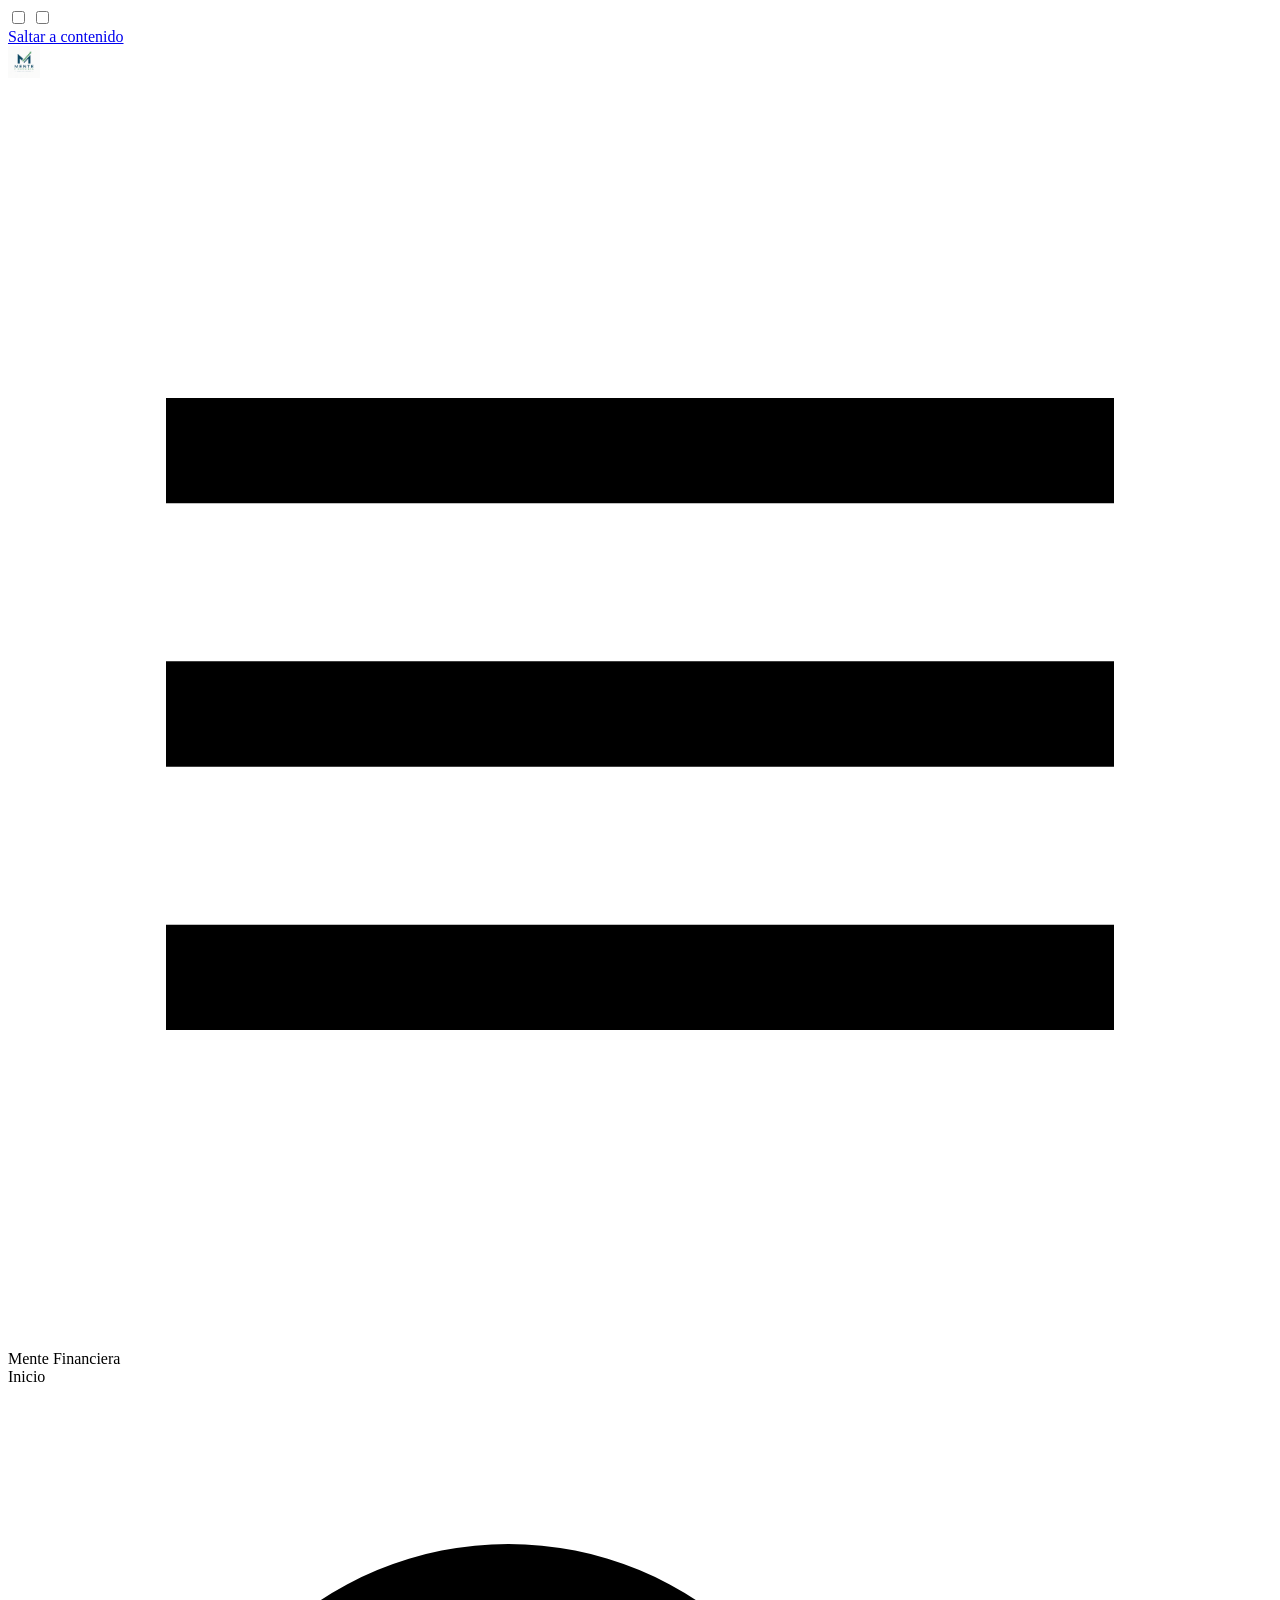
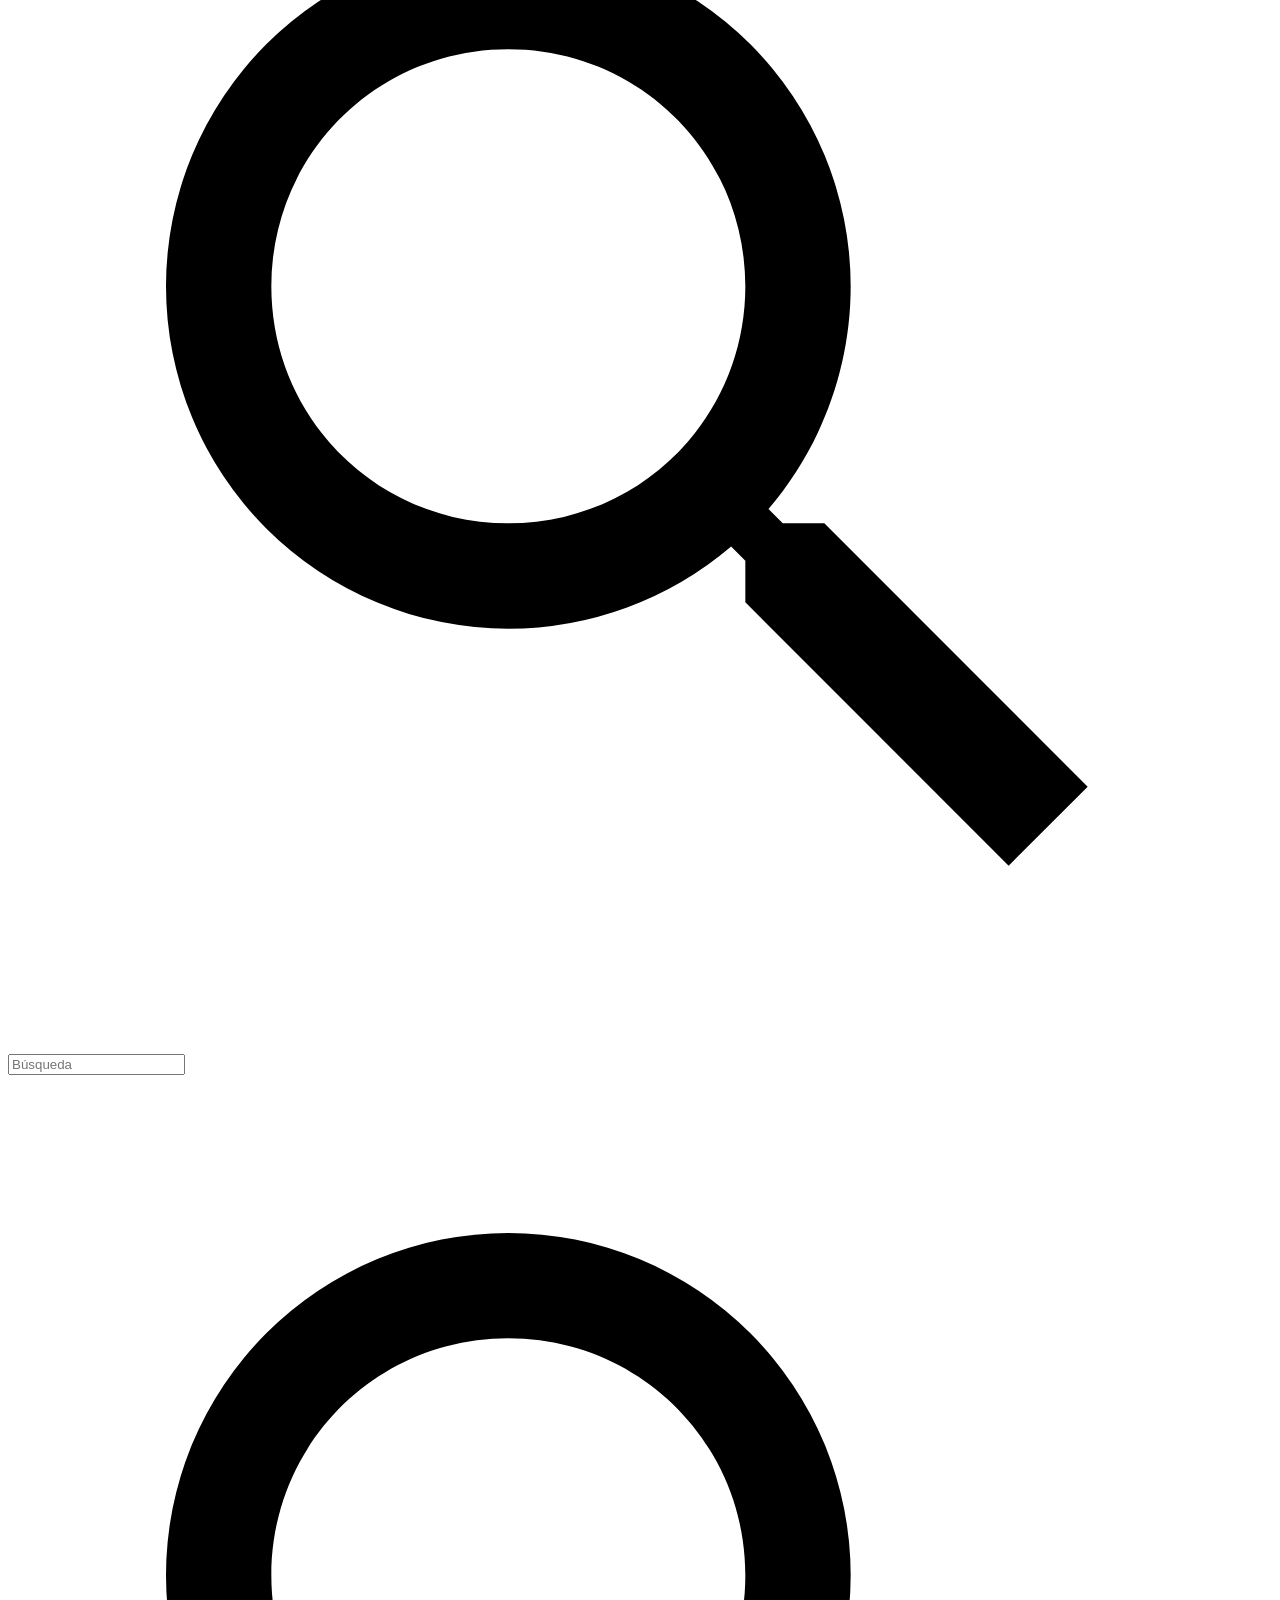
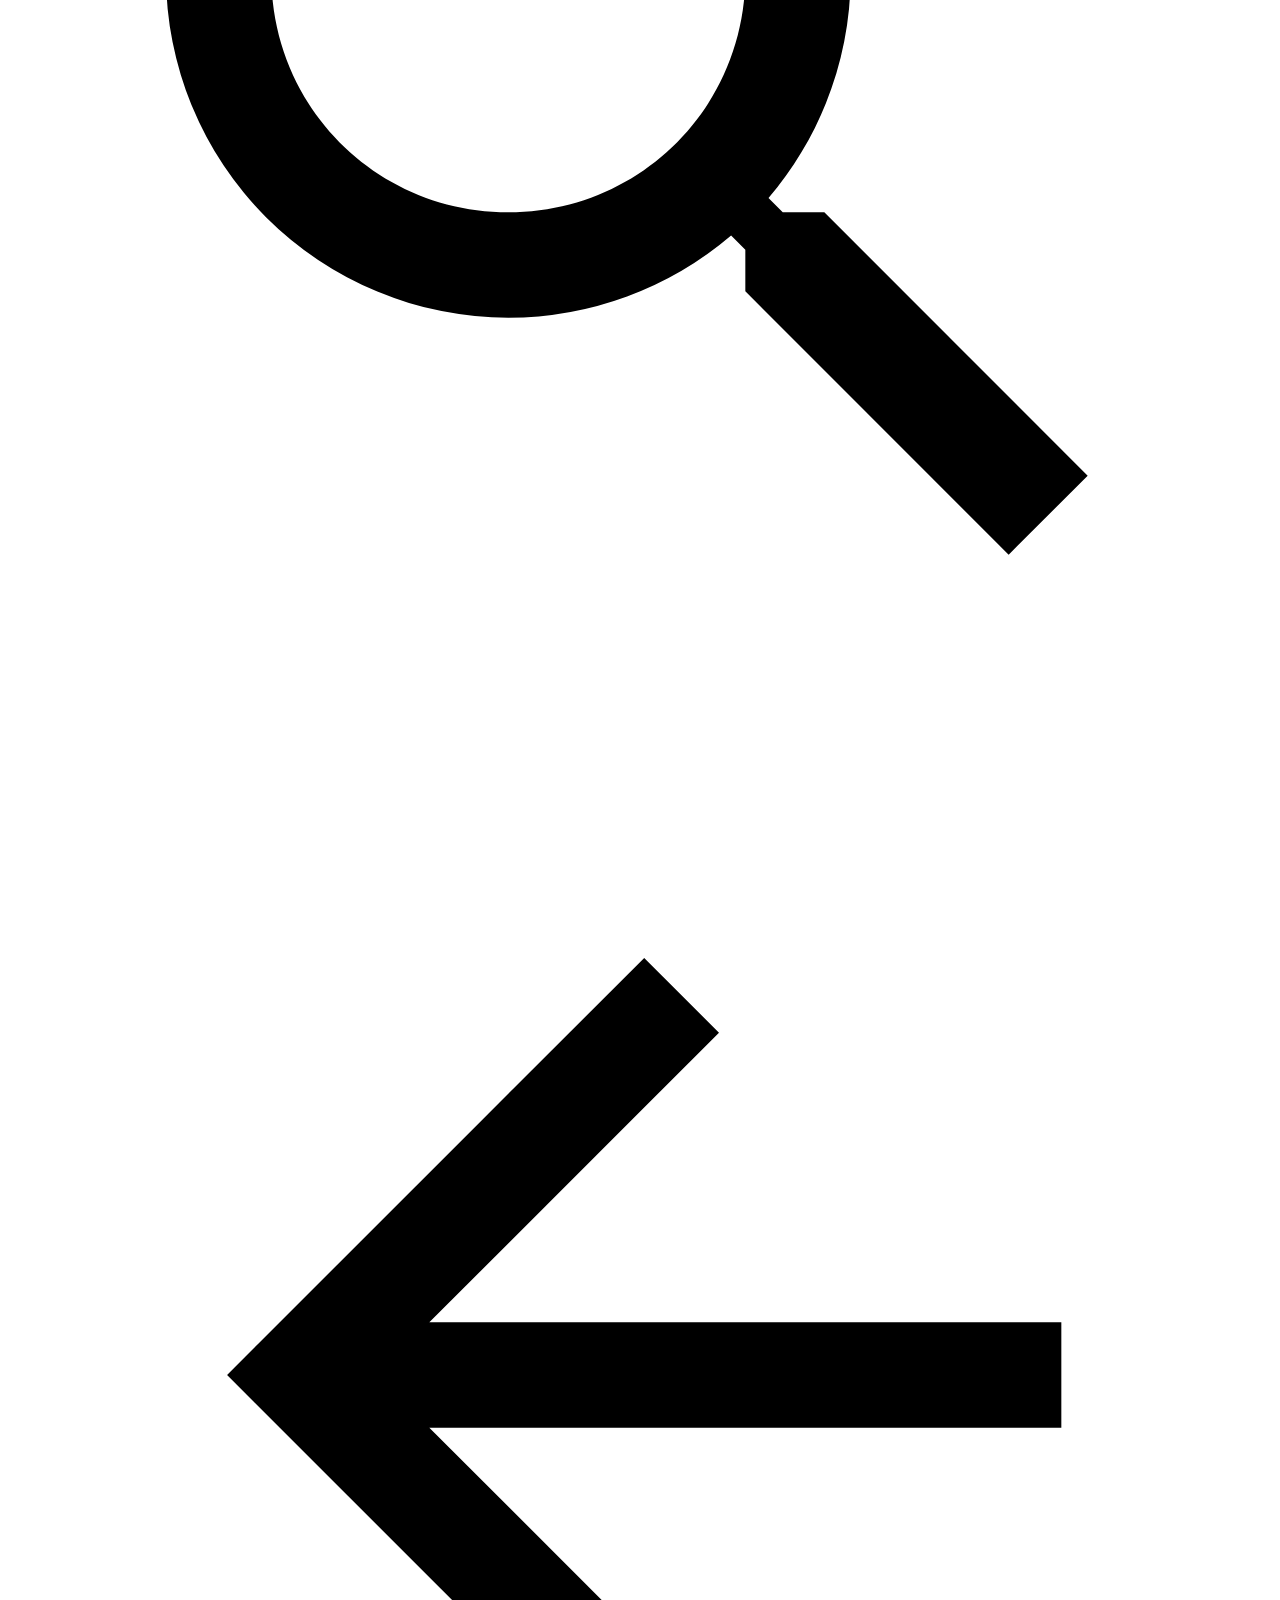
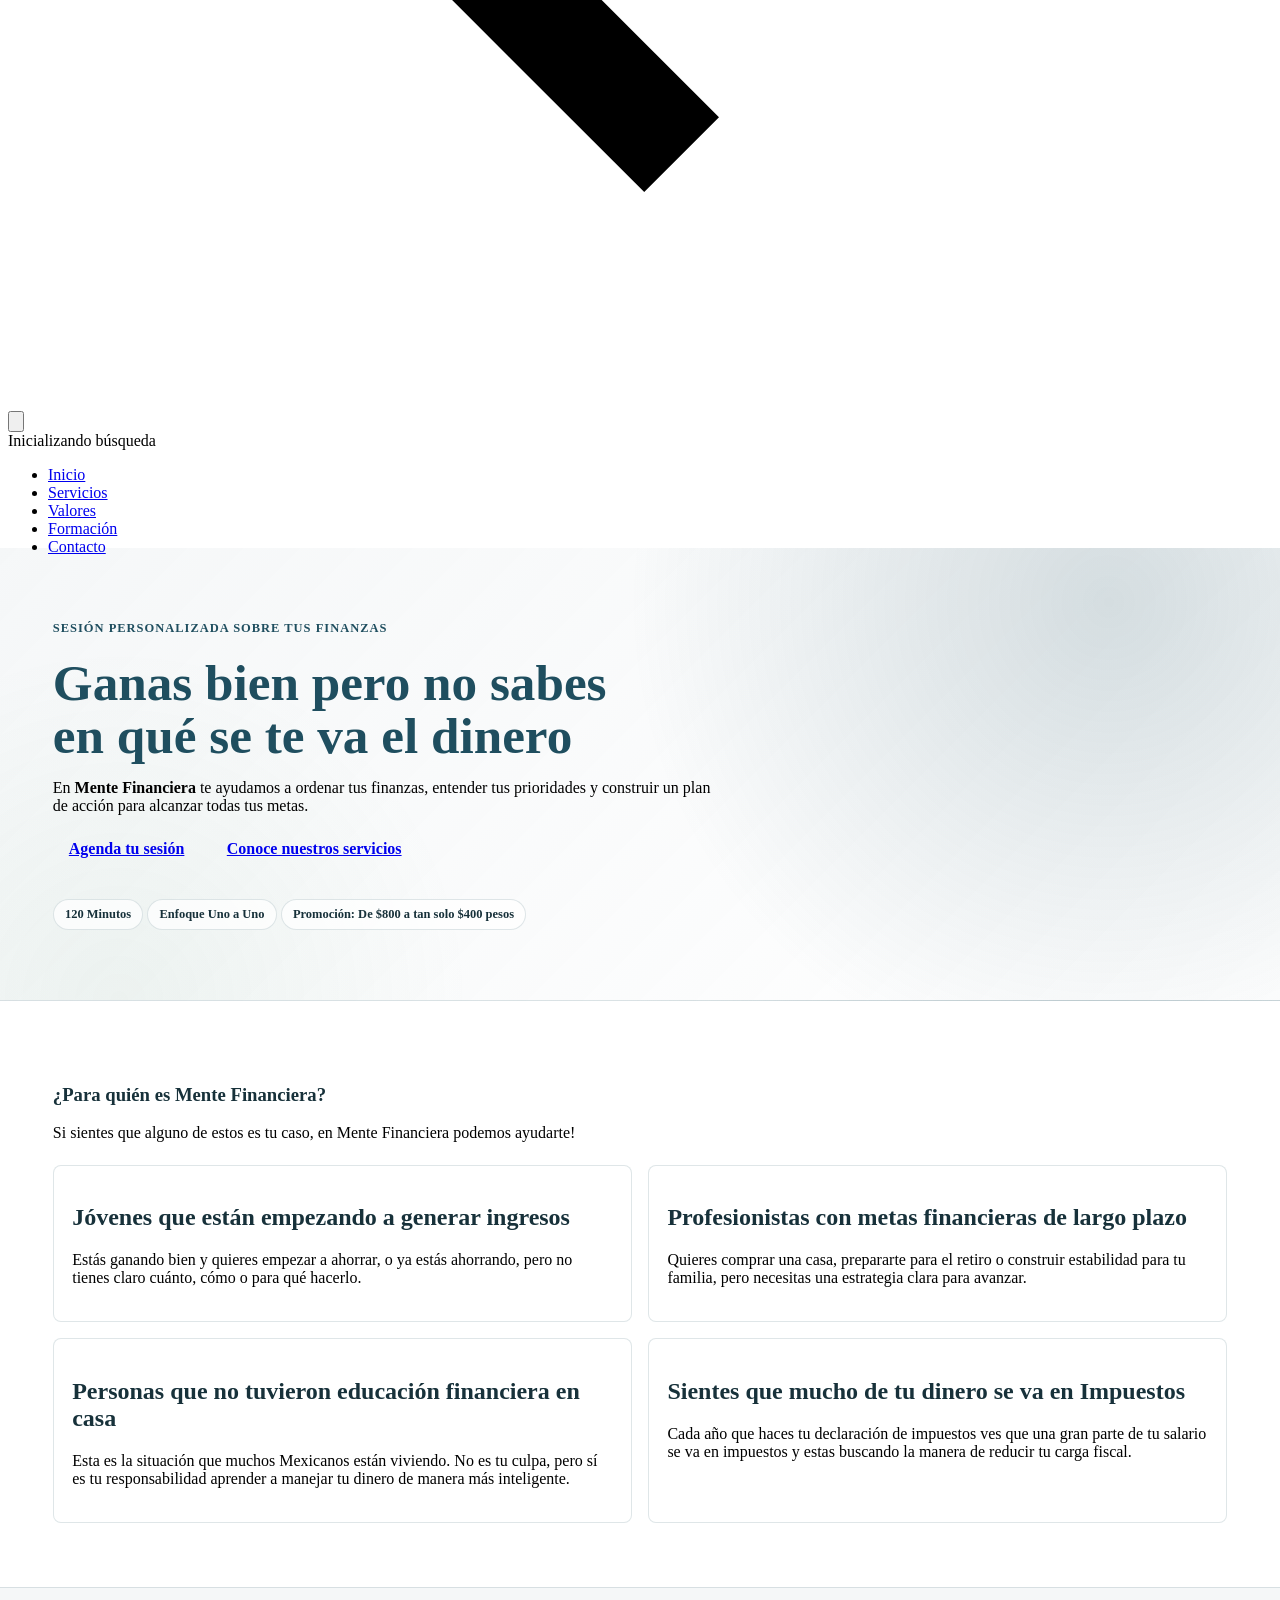
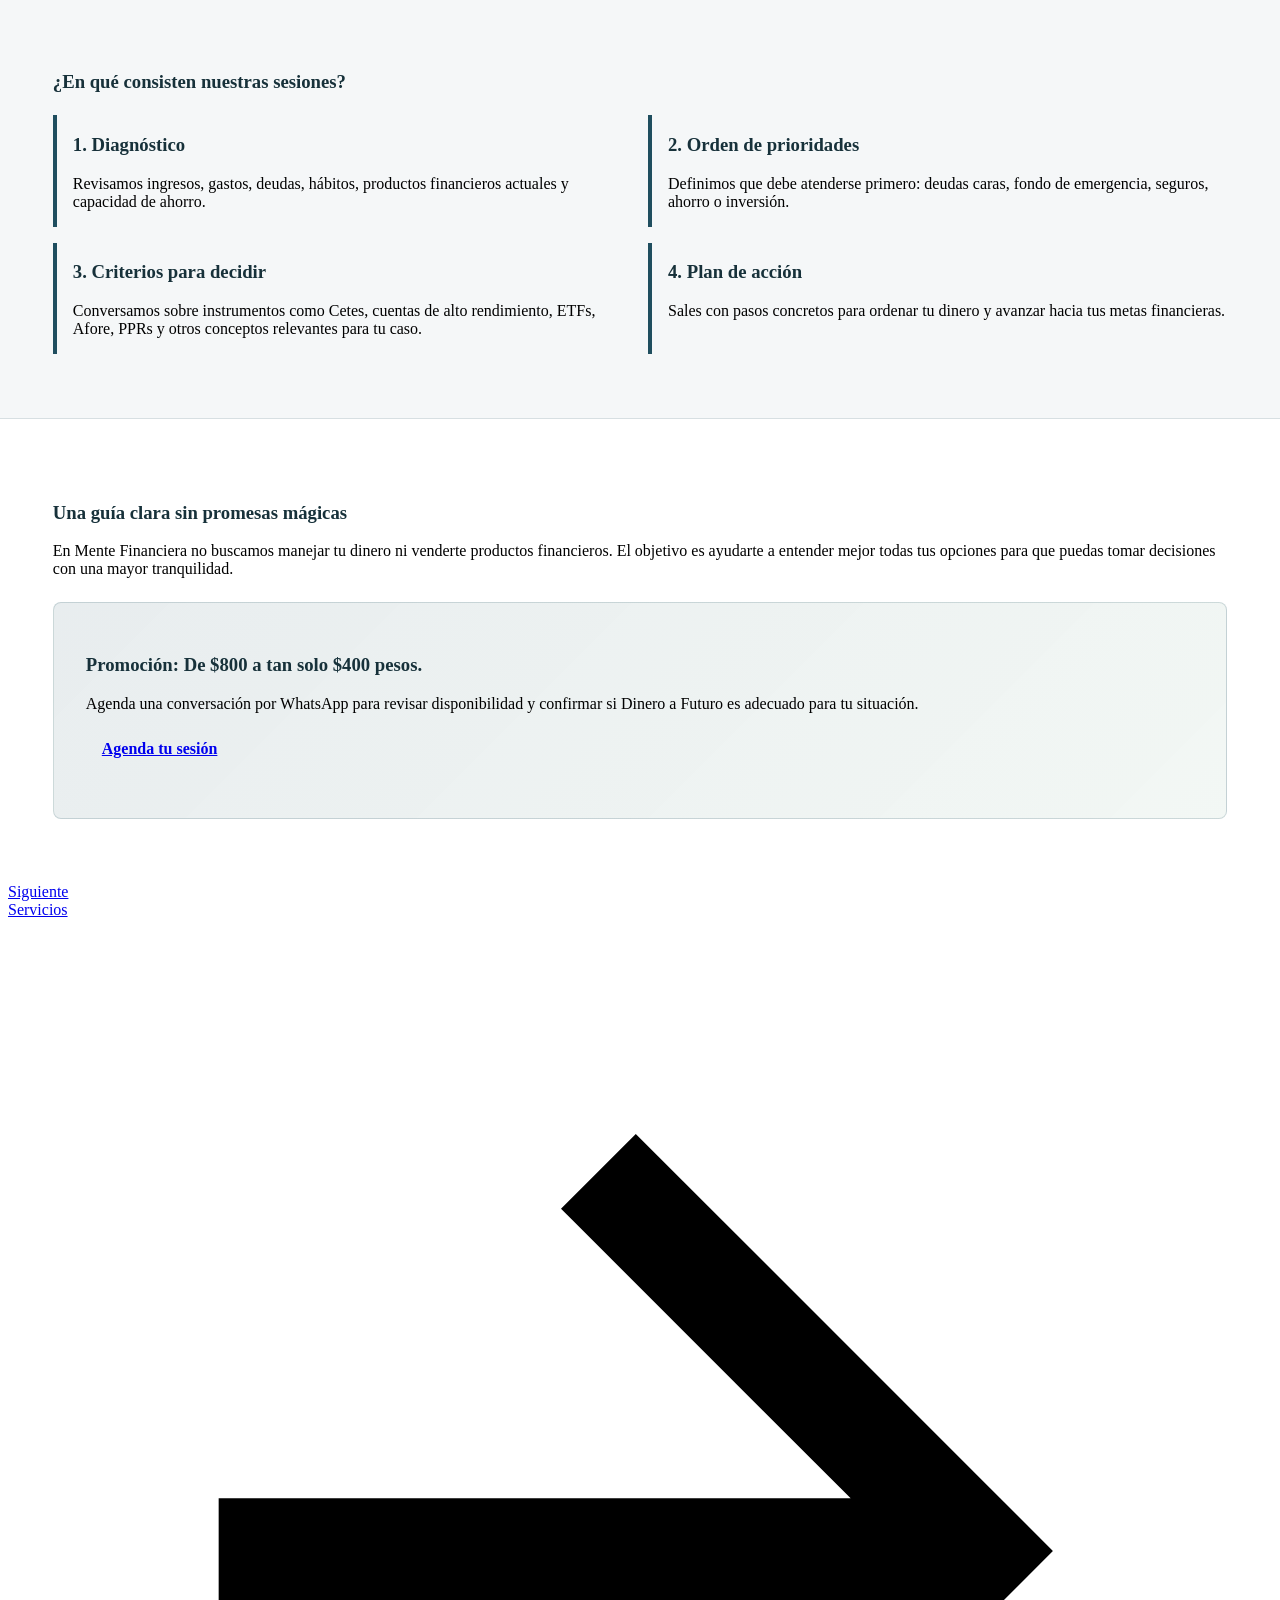
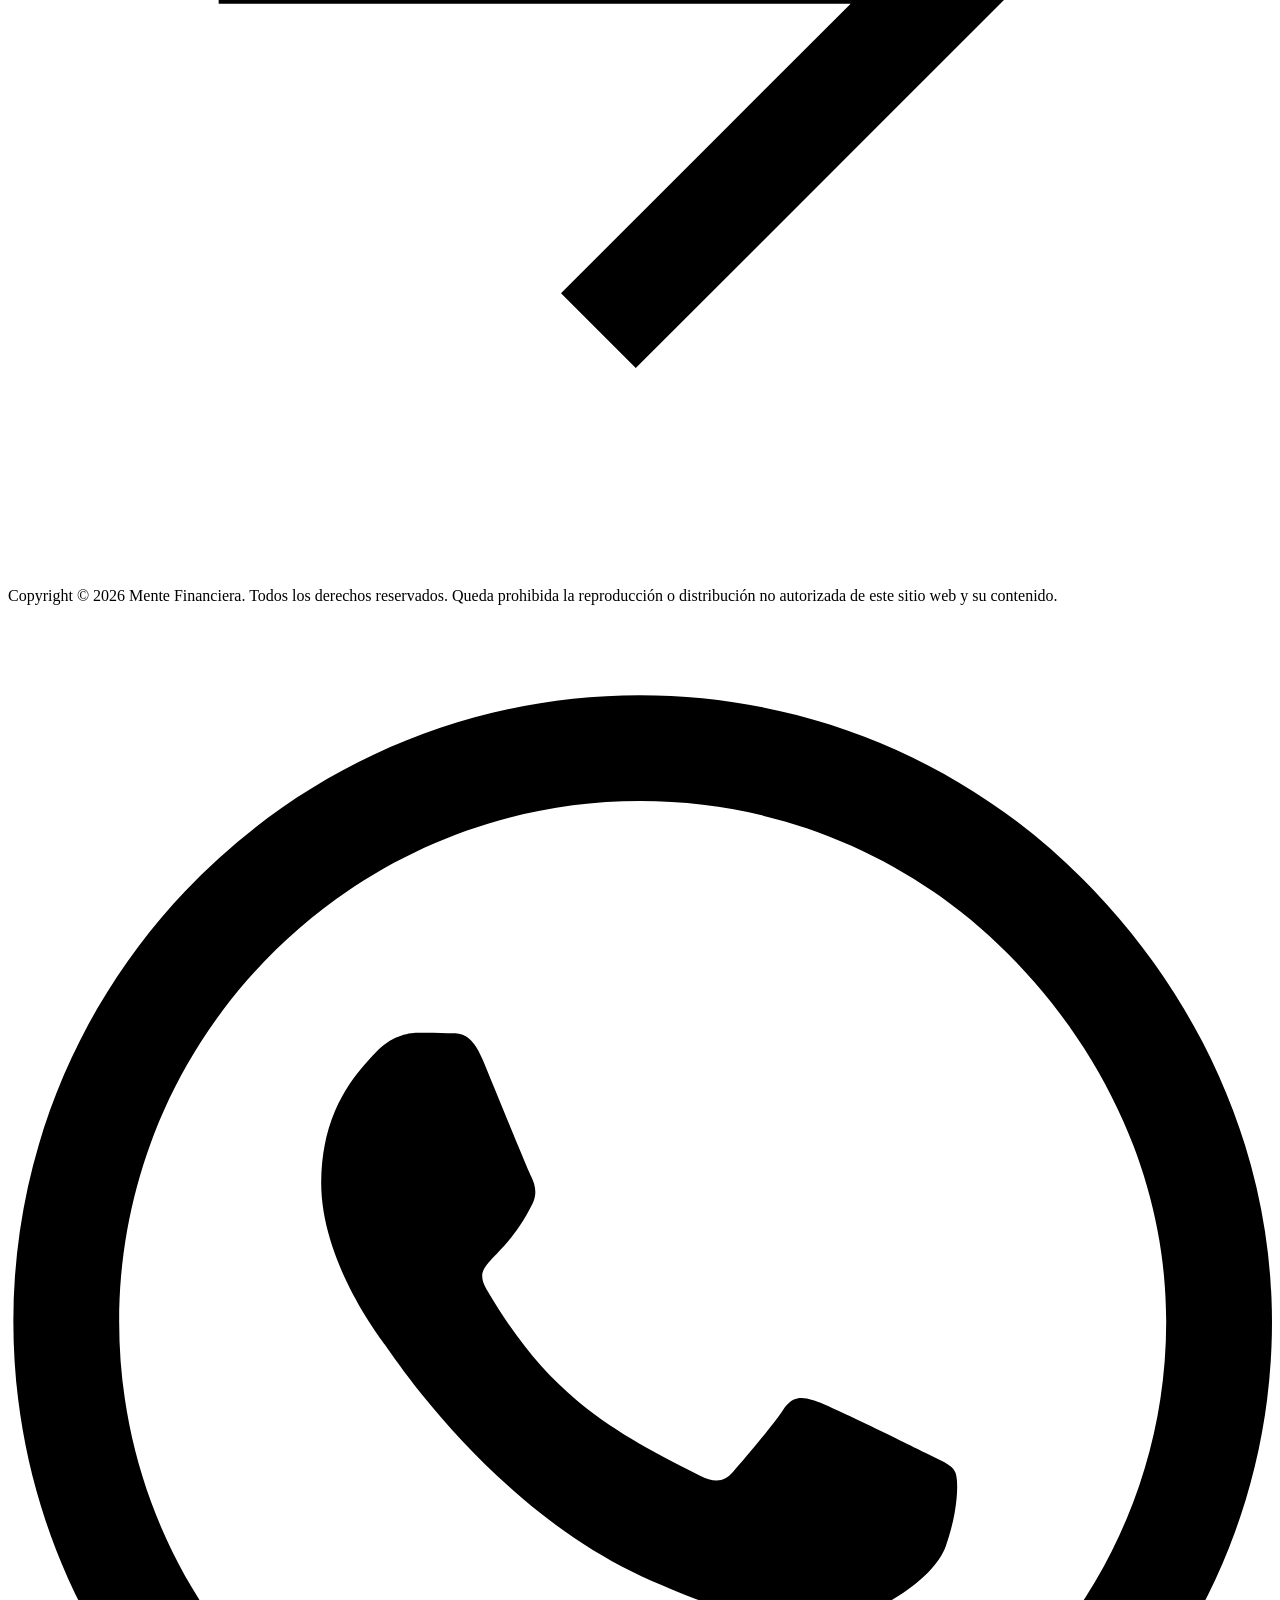
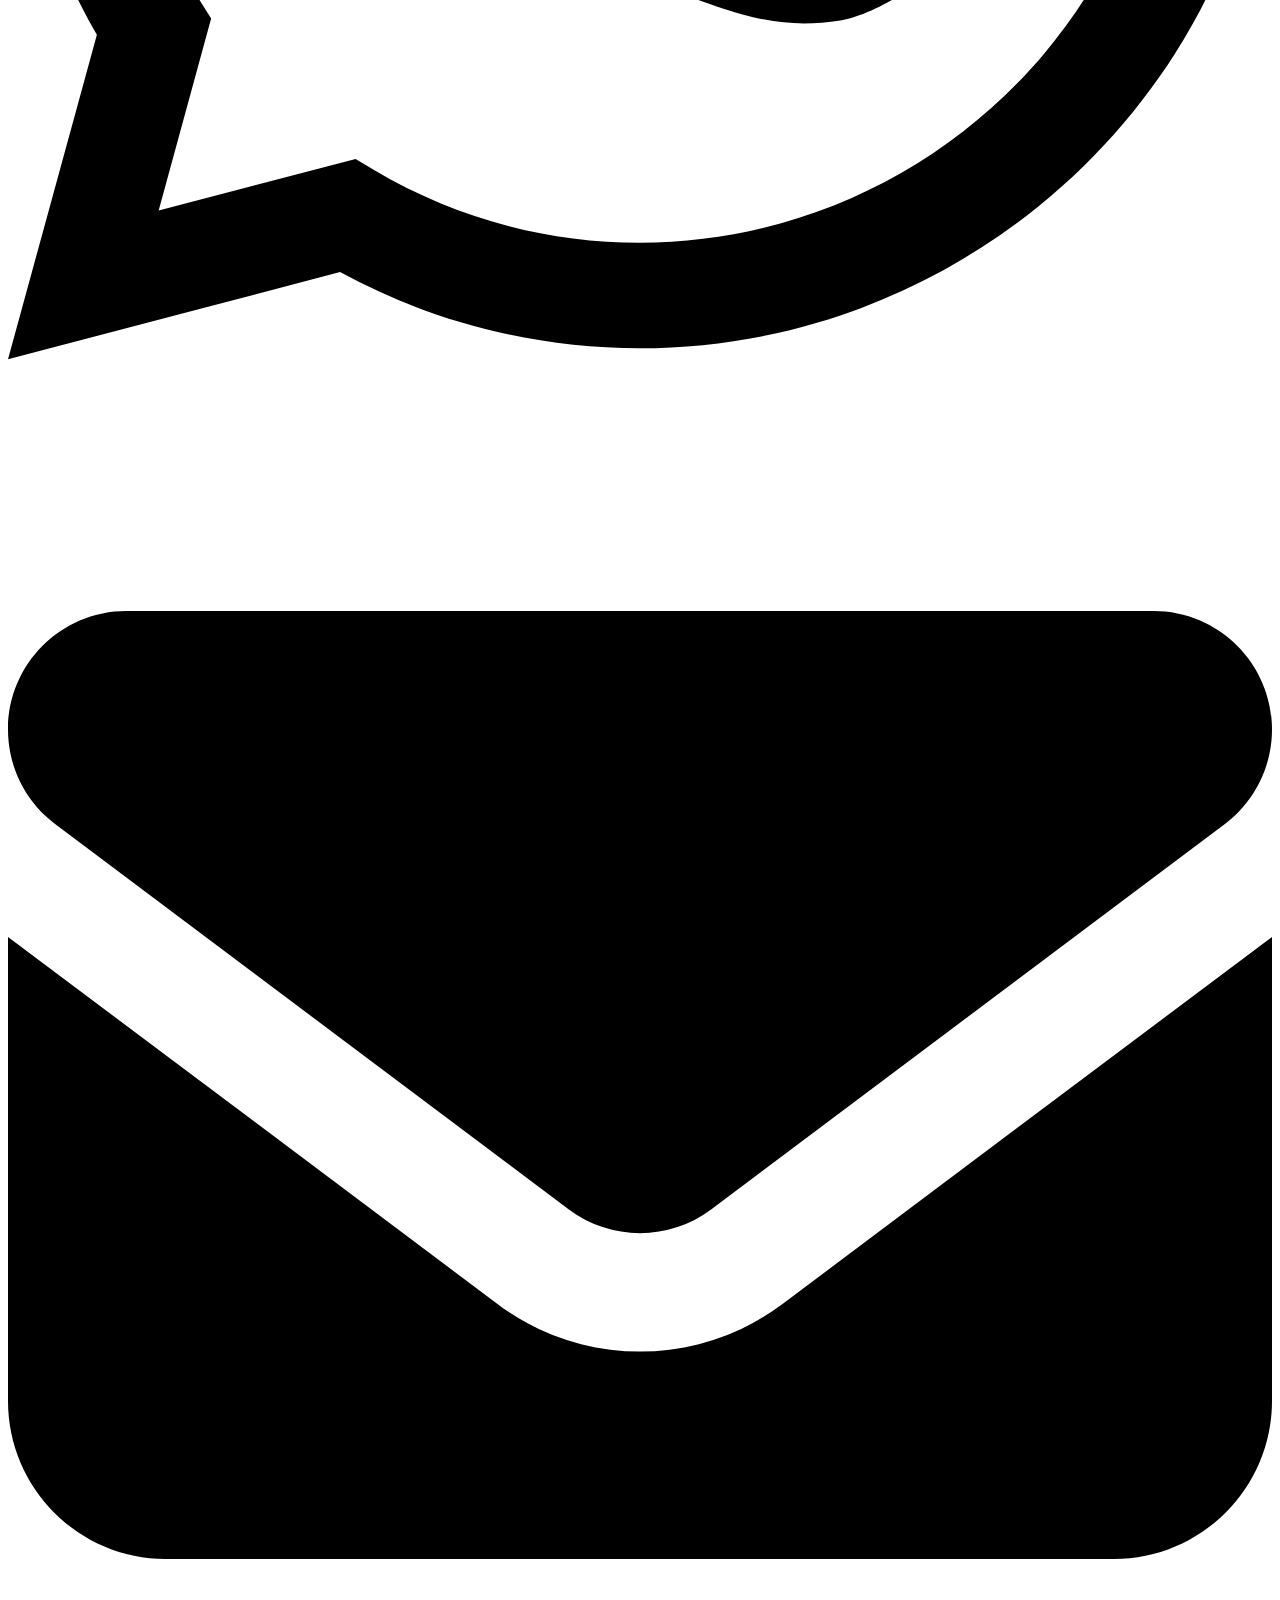
==== index.html @ 10837d42 "Pagina de Prueba actualizada desde 6fa35a9" ====
<!doctype html>
<html lang="es" class="no-js">
  <head>
    
      <meta charset="utf-8">
      <meta name="viewport" content="width=device-width,initial-scale=1">
      
        <meta name="description" content="Sesión personalizada sobre finanzas personales para jóvenes en México que quieren ordenar su dinero, ahorrar e invertir con mayor criterio.">
      
      
        <meta name="author" content="Mente Financiera">
      
      
        <link rel="canonical" href="https://mente-financiera.github.io/">
      
      
      
        <link rel="next" href="servicios/">
      
      
        
      
      
      <link rel="icon" href="assets/Dolar.ico">
      <meta name="generator" content="mkdocs-1.6.1, mkdocs-material-9.7.6">
    
    
      
        <title>Mente Financiera</title>
      
    
    
      <link rel="stylesheet" href="assets/stylesheets/main.484c7ddc.min.css">
      
        
        <link rel="stylesheet" href="assets/stylesheets/palette.ab4e12ef.min.css">
      
      


    
    
      
    
    
      
        
        
        <link rel="preconnect" href="https://fonts.gstatic.com" crossorigin>
        <link rel="stylesheet" href="https://fonts.googleapis.com/css?family=Montserrat:300,300i,400,400i,700,700i%7CRed+Hat+Mono:400,400i,700,700i&display=fallback">
        <style>:root{--md-text-font:"Montserrat";--md-code-font:"Red Hat Mono"}</style>
      
    
    
      <link rel="stylesheet" href="extra.css?v=20260714">
    
    <script>__md_scope=new URL(".",location),__md_hash=e=>[...e].reduce(((e,_)=>(e<<5)-e+_.charCodeAt(0)),0),__md_get=(e,_=localStorage,t=__md_scope)=>JSON.parse(_.getItem(t.pathname+"."+e)),__md_set=(e,_,t=localStorage,a=__md_scope)=>{try{t.setItem(a.pathname+"."+e,JSON.stringify(_))}catch(e){}}</script>
    
      

    
    
  </head>
  
  
    
    
    
    
    
    <body dir="ltr" data-md-color-scheme="default" data-md-color-primary="custom" data-md-color-accent="custom">
  
    
    <input class="md-toggle" data-md-toggle="drawer" type="checkbox" id="__drawer" autocomplete="off">
    <input class="md-toggle" data-md-toggle="search" type="checkbox" id="__search" autocomplete="off">
    <label class="md-overlay" for="__drawer"></label>
    <div data-md-component="skip">
      
        
        <a href="#ganas-bien-pero-no-sabes-en-que-se-te-va-el-dinero" class="md-skip">
          Saltar a contenido
        </a>
      
    </div>
    <div data-md-component="announce">
      
    </div>
    
    
      

<header class="md-header" data-md-component="header">
  <nav class="md-header__inner md-grid" aria-label="Cabecera">
    <a href="." title="Mente Financiera" class="md-header__button md-logo" aria-label="Mente Financiera" data-md-component="logo">
      
  <img src="assets/Logo.png" alt="logo">

    </a>
    <label class="md-header__button md-icon" for="__drawer">
      
      <svg xmlns="http://www.w3.org/2000/svg" viewBox="0 0 24 24"><path d="M3 6h18v2H3zm0 5h18v2H3zm0 5h18v2H3z"/></svg>
    </label>
    <div class="md-header__title" data-md-component="header-title">
      <div class="md-header__ellipsis">
        <div class="md-header__topic">
          <span class="md-ellipsis">
            Mente Financiera
          </span>
        </div>
        <div class="md-header__topic" data-md-component="header-topic">
          <span class="md-ellipsis">
            
              Inicio
            
          </span>
        </div>
      </div>
    </div>
    
      
    
    
    
    
      
      
        <label class="md-header__button md-icon" for="__search">
          
          <svg xmlns="http://www.w3.org/2000/svg" viewBox="0 0 24 24"><path d="M9.5 3A6.5 6.5 0 0 1 16 9.5c0 1.61-.59 3.09-1.56 4.23l.27.27h.79l5 5-1.5 1.5-5-5v-.79l-.27-.27A6.52 6.52 0 0 1 9.5 16 6.5 6.5 0 0 1 3 9.5 6.5 6.5 0 0 1 9.5 3m0 2C7 5 5 7 5 9.5S7 14 9.5 14 14 12 14 9.5 12 5 9.5 5"/></svg>
        </label>
        <div class="md-search" data-md-component="search" role="dialog">
  <label class="md-search__overlay" for="__search"></label>
  <div class="md-search__inner" role="search">
    <form class="md-search__form" name="search">
      <input type="text" class="md-search__input" name="query" aria-label="Búsqueda" placeholder="Búsqueda" autocapitalize="off" autocorrect="off" autocomplete="off" spellcheck="false" data-md-component="search-query" required>
      <label class="md-search__icon md-icon" for="__search">
        
        <svg xmlns="http://www.w3.org/2000/svg" viewBox="0 0 24 24"><path d="M9.5 3A6.5 6.5 0 0 1 16 9.5c0 1.61-.59 3.09-1.56 4.23l.27.27h.79l5 5-1.5 1.5-5-5v-.79l-.27-.27A6.52 6.52 0 0 1 9.5 16 6.5 6.5 0 0 1 3 9.5 6.5 6.5 0 0 1 9.5 3m0 2C7 5 5 7 5 9.5S7 14 9.5 14 14 12 14 9.5 12 5 9.5 5"/></svg>
        
        <svg xmlns="http://www.w3.org/2000/svg" viewBox="0 0 24 24"><path d="M20 11v2H8l5.5 5.5-1.42 1.42L4.16 12l7.92-7.92L13.5 5.5 8 11z"/></svg>
      </label>
      <nav class="md-search__options" aria-label="Buscar">
        
        <button type="reset" class="md-search__icon md-icon" title="Limpiar" aria-label="Limpiar" tabindex="-1">
          
          <svg xmlns="http://www.w3.org/2000/svg" viewBox="0 0 24 24"><path d="M19 6.41 17.59 5 12 10.59 6.41 5 5 6.41 10.59 12 5 17.59 6.41 19 12 13.41 17.59 19 19 17.59 13.41 12z"/></svg>
        </button>
      </nav>
      
        <div class="md-search__suggest" data-md-component="search-suggest"></div>
      
    </form>
    <div class="md-search__output">
      <div class="md-search__scrollwrap" tabindex="0" data-md-scrollfix>
        <div class="md-search-result" data-md-component="search-result">
          <div class="md-search-result__meta">
            Inicializando búsqueda
          </div>
          <ol class="md-search-result__list" role="presentation"></ol>
        </div>
      </div>
    </div>
  </div>
</div>
      
    
    
  </nav>
  
</header>
    
    <div class="md-container" data-md-component="container">
      
      
        
          
            
<nav class="md-tabs" aria-label="Pestañas" data-md-component="tabs">
  <div class="md-grid">
    <ul class="md-tabs__list">
      
        
  
  
  
    
  
  
    <li class="md-tabs__item md-tabs__item--active">
      <a href="." class="md-tabs__link">
        
  
  
    
  
  Inicio

      </a>
    </li>
  

      
        
  
  
  
  
    <li class="md-tabs__item">
      <a href="servicios/" class="md-tabs__link">
        
  
  
    
  
  Servicios

      </a>
    </li>
  

      
        
  
  
  
  
    <li class="md-tabs__item">
      <a href="valores/" class="md-tabs__link">
        
  
  
    
  
  Valores

      </a>
    </li>
  

      
        
  
  
  
  
    <li class="md-tabs__item">
      <a href="formacion/" class="md-tabs__link">
        
  
  
    
  
  Formación

      </a>
    </li>
  

      
        
  
  
  
  
    <li class="md-tabs__item">
      <a href="contacto/" class="md-tabs__link">
        
  
  
    
  
  Contacto

      </a>
    </li>
  

      
    </ul>
  </div>
</nav>
          
        
      
      <main class="md-main" data-md-component="main">
        <div class="md-main__inner md-grid">
          
            
              
                
              
              <div class="md-sidebar md-sidebar--primary" data-md-component="sidebar" data-md-type="navigation" hidden>
                <div class="md-sidebar__scrollwrap">
                  <div class="md-sidebar__inner">
                    


  


<nav class="md-nav md-nav--primary md-nav--lifted" aria-label="Navegación" data-md-level="0">
  <label class="md-nav__title" for="__drawer">
    <a href="." title="Mente Financiera" class="md-nav__button md-logo" aria-label="Mente Financiera" data-md-component="logo">
      
  <img src="assets/Logo.png" alt="logo">

    </a>
    Mente Financiera
  </label>
  
  <ul class="md-nav__list" data-md-scrollfix>
    
      
      
  
  
    
  
  
  
    <li class="md-nav__item md-nav__item--active">
      
      <input class="md-nav__toggle md-toggle" type="checkbox" id="__toc">
      
      
        
      
      
      <a href="." class="md-nav__link md-nav__link--active">
        
  
  
  <span class="md-ellipsis">
    
  
    Inicio
  

    
  </span>
  
  

      </a>
      
    </li>
  

    
      
      
  
  
  
  
    <li class="md-nav__item">
      <a href="servicios/" class="md-nav__link">
        
  
  
  <span class="md-ellipsis">
    
  
    Servicios
  

    
  </span>
  
  

      </a>
    </li>
  

    
      
      
  
  
  
  
    <li class="md-nav__item">
      <a href="valores/" class="md-nav__link">
        
  
  
  <span class="md-ellipsis">
    
  
    Valores
  

    
  </span>
  
  

      </a>
    </li>
  

    
      
      
  
  
  
  
    <li class="md-nav__item">
      <a href="formacion/" class="md-nav__link">
        
  
  
  <span class="md-ellipsis">
    
  
    Formación
  

    
  </span>
  
  

      </a>
    </li>
  

    
      
      
  
  
  
  
    <li class="md-nav__item">
      <a href="contacto/" class="md-nav__link">
        
  
  
  <span class="md-ellipsis">
    
  
    Contacto
  

    
  </span>
  
  

      </a>
    </li>
  

    
  </ul>
</nav>
                  </div>
                </div>
              </div>
            
            
              
                
              
              <div class="md-sidebar md-sidebar--secondary" data-md-component="sidebar" data-md-type="toc" hidden>
                <div class="md-sidebar__scrollwrap">
                  <div class="md-sidebar__inner">
                    

<nav class="md-nav md-nav--secondary" aria-label="Tabla de contenidos">
  
  
  
    
  
  
</nav>
                  </div>
                </div>
              </div>
            
          
          
            <div class="md-content" data-md-component="content">
              
              <article class="md-content__inner md-typeset">
                
                  
  




<!-- markdownlint-disable MD033 MD041 -->
<section class="mf-hero">
<div class="mf-hero__content">
<p><span class="mf-eyebrow">Sesión personalizada sobre tus finanzas</span></p>
<h1 id="ganas-bien-pero-no-sabes-en-que-se-te-va-el-dinero">Ganas bien pero no sabes en qué se te va el dinero</h1>
<p>En <strong>Mente Financiera</strong> te ayudamos a ordenar tus finanzas, entender tus prioridades y construir un plan de acción para alcanzar todas tus metas.</p>
<p><a class="md-button" href="https://wa.me/528123905425?text=Hola%2C%20quiero%20agendar%20mi%20sesion%20personalizada%20sobre%20finanzas.">Agenda tu sesión</a>
<a class="md-button" href="servicios/">Conoce nuestros servicios</a></p>
<div class="mf-hero__meta">
<p><span>120 Minutos</span>
<span>Enfoque Uno a Uno</span>
<span>Promoción: De $800 a tan solo $400 pesos</span></p>
</div>
</div>
</section>
<section class="mf-section">
<h1 id="para-quien-es-mente-financiera">¿Para quién es Mente Financiera?</h1>
<p>Si sientes que alguno de estos es tu caso, en Mente Financiera podemos ayudarte!</p>
<div class="mf-grid mf-grid--four">
<article class="mf-card">
<h2 id="jovenes-que-estan-empezando-a-generar-ingresos"><strong>Jóvenes que están empezando a generar ingresos</strong></h2>
<p>Estás ganando bien y quieres empezar a ahorrar, o ya estás ahorrando, pero no tienes claro cuánto, cómo o para qué hacerlo.</p>
</article>
<article class="mf-card">
<h2 id="profesionistas-con-metas-financieras-de-largo-plazo"><strong>Profesionistas con metas financieras de largo plazo</strong></h2>
<p>Quieres comprar una casa, prepararte para el retiro o construir estabilidad para tu familia, pero necesitas una estrategia clara para avanzar.</p>
</article>
<article class="mf-card">
<h2 id="personas-que-no-tuvieron-educacion-financiera-en-casa"><strong>Personas que no tuvieron educación financiera en casa</strong></h2>
<p>Esta es la situación que muchos Mexicanos están viviendo. No es tu culpa, pero sí es tu responsabilidad aprender a manejar tu dinero de manera más inteligente.</p>
</article>
<article class="mf-card">
<h2 id="sientes-que-mucho-de-tu-dinero-se-va-en-impuestos"><strong>Sientes que mucho de tu dinero se va en Impuestos</strong></h2>
<p>Cada año que haces tu declaración de impuestos ves que una gran parte de tu salario se va en impuestos y estas buscando la manera de reducir tu carga fiscal.</p>
</article>
</div>
</section>
<section class="mf-section mf-section--muted">
<h1 id="en-que-consisten-nuestras-sesiones">¿En qué consisten nuestras sesiones?</h1>
<div class="mf-steps">
<div>
<h3 id="1-diagnostico">1. Diagnóstico</h3>
<p>Revisamos ingresos, gastos, deudas, hábitos, productos financieros actuales y capacidad de ahorro.</p>
</div>
<div>
<h3 id="2-orden-de-prioridades">2. Orden de prioridades</h3>
<p>Definimos que debe atenderse primero: deudas caras, fondo de emergencia, seguros, ahorro o inversión.</p>
</div>
<div>
<h3 id="3-criterios-para-decidir">3. Criterios para decidir</h3>
<p>Conversamos sobre instrumentos como Cetes, cuentas de alto rendimiento, ETFs, Afore, PPRs y otros conceptos relevantes para tu caso.</p>
</div>
<div>
<h3 id="4-plan-de-accion">4. Plan de acción</h3>
<p>Sales con pasos concretos para ordenar tu dinero y avanzar hacia tus metas financieras.</p>
</div>
</div>
</section>
<section class="mf-section">
<h1 id="una-guia-clara-sin-promesas-magicas">Una guía clara sin promesas mágicas</h1>
<p>En Mente Financiera no buscamos manejar tu dinero ni venderte productos financieros. El objetivo es ayudarte a entender mejor todas tus opciones para que puedas tomar decisiones con una mayor tranquilidad.</p>
<div class="mf-callout">
<h3 id="promocion-de-800-a-tan-solo-400-pesos">Promoción: De $800 a tan solo $400 pesos.</h3>
<p>Agenda una conversación por WhatsApp para revisar disponibilidad y confirmar si Dinero a Futuro es adecuado para tu situación.</p>
<p><a class="md-button" href="https://wa.me/528123905425?text=Hola%2C%20quiero%20agendar%20mi%20sesion%20personalizada%20sobre%20finanzas.">Agenda tu sesión</a></p>
</div>
</section>







  
  




  



                
              </article>
            </div>
          
          
<script>var target=document.getElementById(location.hash.slice(1));target&&target.name&&(target.checked=target.name.startsWith("__tabbed_"))</script>
        </div>
        
          <button type="button" class="md-top md-icon" data-md-component="top" hidden>
  
  <svg xmlns="http://www.w3.org/2000/svg" viewBox="0 0 24 24"><path d="M13 20h-2V8l-5.5 5.5-1.42-1.42L12 4.16l7.92 7.92-1.42 1.42L13 8z"/></svg>
  Volver al principio
</button>
        
      </main>
      
        <footer class="md-footer">
  
    
      
        
      
      <nav class="md-footer__inner md-grid" aria-label="Pie" >
        
        
          
          <a href="servicios/" class="md-footer__link md-footer__link--next" aria-label="Siguiente: Servicios">
            <div class="md-footer__title">
              <span class="md-footer__direction">
                Siguiente
              </span>
              <div class="md-ellipsis">
                Servicios
              </div>
            </div>
            <div class="md-footer__button md-icon">
              
              <svg xmlns="http://www.w3.org/2000/svg" viewBox="0 0 24 24"><path d="M4 11v2h12l-5.5 5.5 1.42 1.42L19.84 12l-7.92-7.92L10.5 5.5 16 11z"/></svg>
            </div>
          </a>
        
      </nav>
    
  
  <div class="md-footer-meta md-typeset">
    <div class="md-footer-meta__inner md-grid">
      <div class="md-copyright">
  
    <div class="md-copyright__highlight">
      Copyright &copy; 2026 Mente Financiera. Todos los derechos reservados. Queda prohibida la reproducción o distribución no autorizada de este sitio web y su contenido.
    </div>
  
  
</div>
      
        
<div class="md-social">
  
    
    
    
    
    <a href="https://wa.me/528123905425?text=Hola%2C%20quiero%20agendar%20mi%20sesion%20Dinero%20a%20Futuro." target="_blank" rel="noopener" title="Agendar por WhatsApp" class="md-social__link">
      <svg xmlns="http://www.w3.org/2000/svg" viewBox="0 0 448 512"><!--! Font Awesome Free 7.1.0 by @fontawesome - https://fontawesome.com License - https://fontawesome.com/license/free (Icons: CC BY 4.0, Fonts: SIL OFL 1.1, Code: MIT License) Copyright 2025 Fonticons, Inc.--><path d="M380.9 97.1C339 55.1 283.2 32 223.9 32c-122.4 0-222 99.6-222 222 0 39.1 10.2 77.3 29.6 111L0 480l117.7-30.9c32.4 17.7 68.9 27 106.1 27h.1c122.3 0 224.1-99.6 224.1-222 0-59.3-25.2-115-67.1-157m-157 341.6c-33.2 0-65.7-8.9-94-25.7l-6.7-4-69.8 18.3L72 359.2l-4.4-7c-18.5-29.4-28.2-63.3-28.2-98.2 0-101.7 82.8-184.5 184.6-184.5 49.3 0 95.6 19.2 130.4 54.1s56.2 81.2 56.1 130.5c0 101.8-84.9 184.6-186.6 184.6m101.2-138.2c-5.5-2.8-32.8-16.2-37.9-18-5.1-1.9-8.8-2.8-12.5 2.8s-14.3 18-17.6 21.8c-3.2 3.7-6.5 4.2-12 1.4-32.6-16.3-54-29.1-75.5-66-5.7-9.8 5.7-9.1 16.3-30.3 1.8-3.7.9-6.9-.5-9.7s-12.5-30.1-17.1-41.2c-4.5-10.8-9.1-9.3-12.5-9.5-3.2-.2-6.9-.2-10.6-.2s-9.7 1.4-14.8 6.9c-5.1 5.6-19.4 19-19.4 46.3s19.9 53.7 22.6 57.4c2.8 3.7 39.1 59.7 94.8 83.8 35.2 15.2 49 16.5 66.6 13.9 10.7-1.6 32.8-13.4 37.4-26.4s4.6-24.1 3.2-26.4c-1.3-2.5-5-3.9-10.5-6.6"/></svg>
    </a>
  
    
    
    
    
    <a href="mailto:somos.mente.financiera@gmail.com" target="_blank" rel="noopener" title="Escribir por correo" class="md-social__link">
      <svg xmlns="http://www.w3.org/2000/svg" viewBox="0 0 512 512"><!--! Font Awesome Free 7.1.0 by @fontawesome - https://fontawesome.com License - https://fontawesome.com/license/free (Icons: CC BY 4.0, Fonts: SIL OFL 1.1, Code: MIT License) Copyright 2025 Fonticons, Inc.--><path d="M48 64C21.5 64 0 85.5 0 112c0 15.1 7.1 29.3 19.2 38.4l208 156a48 48 0 0 0 57.6 0l208-156c12.1-9.1 19.2-23.3 19.2-38.4 0-26.5-21.5-48-48-48zM0 196v188c0 35.3 28.7 64 64 64h384c35.3 0 64-28.7 64-64V196L313.6 344.8c-34.1 25.6-81.1 25.6-115.2 0z"/></svg>
    </a>
  
</div>
      
    </div>
  </div>
</footer>
      
    </div>
    <div class="md-dialog" data-md-component="dialog">
      <div class="md-dialog__inner md-typeset"></div>
    </div>
    
    
    
      
      
      <script id="__config" type="application/json">{"annotate": null, "base": ".", "features": ["navigation.tabs", "navigation.sections", "navigation.top", "navigation.footer", "toc.follow", "search.suggest", "search.highlight"], "search": "assets/javascripts/workers/search.2c215733.min.js", "tags": null, "translations": {"clipboard.copied": "Copiado al portapapeles", "clipboard.copy": "Copiar al portapapeles", "search.result.more.one": "1 m\u00e1s en esta p\u00e1gina", "search.result.more.other": "# m\u00e1s en esta p\u00e1gina", "search.result.none": "No se encontraron documentos", "search.result.one": "1 documento encontrado", "search.result.other": "# documentos encontrados", "search.result.placeholder": "Teclee para comenzar b\u00fasqueda", "search.result.term.missing": "Falta", "select.version": "Seleccionar versi\u00f3n"}, "version": null}</script>
    
    
      <script src="assets/javascripts/bundle.79ae519e.min.js"></script>
      
    
  </body>
</html>
---- assets/stylesheets/main.484c7ddc.min.css ----
@charset "UTF-8";html{-webkit-text-size-adjust:none;-moz-text-size-adjust:none;text-size-adjust:none;box-sizing:border-box}*,:after,:before{box-sizing:inherit}@media (prefers-reduced-motion){*,:after,:before{transition:none!important}}body{margin:0}a,button,input,label{-webkit-tap-highlight-color:transparent}a{color:inherit;text-decoration:none}hr{border:0;box-sizing:initial;display:block;height:.05rem;overflow:visible;padding:0}small{font-size:80%}sub,sup{line-height:1em}img{border-style:none}table{border-collapse:initial;border-spacing:0}td,th{font-weight:400;vertical-align:top}button{background:#0000;border:0;font-family:inherit;font-size:inherit;margin:0;padding:0}input{border:0;outline:none}:root{--md-primary-fg-color:#4051b5;--md-primary-fg-color--light:#5d6cc0;--md-primary-fg-color--dark:#303fa1;--md-primary-bg-color:#fff;--md-primary-bg-color--light:#ffffffb3;--md-accent-fg-color:#526cfe;--md-accent-fg-color--transparent:#526cfe1a;--md-accent-bg-color:#fff;--md-accent-bg-color--light:#ffffffb3}[data-md-color-scheme=default]{color-scheme:light}[data-md-color-scheme=default] img[src$="#gh-dark-mode-only"],[data-md-color-scheme=default] img[src$="#only-dark"]{display:none}:root,[data-md-color-scheme=default]{--md-hue:225deg;--md-default-fg-color:#000000de;--md-default-fg-color--light:#0000008a;--md-default-fg-color--lighter:#00000052;--md-default-fg-color--lightest:#00000012;--md-default-bg-color:#fff;--md-default-bg-color--light:#ffffffb3;--md-default-bg-color--lighter:#ffffff4d;--md-default-bg-color--lightest:#ffffff1f;--md-code-fg-color:#36464e;--md-code-bg-color:#f5f5f5;--md-code-bg-color--light:#f5f5f5b3;--md-code-bg-color--lighter:#f5f5f54d;--md-code-hl-color:#4287ff;--md-code-hl-color--light:#4287ff1a;--md-code-hl-number-color:#d52a2a;--md-code-hl-special-color:#db1457;--md-code-hl-function-color:#a846b9;--md-code-hl-constant-color:#6e59d9;--md-code-hl-keyword-color:#3f6ec6;--md-code-hl-string-color:#1c7d4d;--md-code-hl-name-color:var(--md-code-fg-color);--md-code-hl-operator-color:var(--md-default-fg-color--light);--md-code-hl-punctuation-color:var(--md-default-fg-color--light);--md-code-hl-comment-color:var(--md-default-fg-color--light);--md-code-hl-generic-color:var(--md-default-fg-color--light);--md-code-hl-variable-color:var(--md-default-fg-color--light);--md-typeset-color:var(--md-default-fg-color);--md-typeset-a-color:var(--md-primary-fg-color);--md-typeset-del-color:#f5503d26;--md-typeset-ins-color:#0bd57026;--md-typeset-kbd-color:#fafafa;--md-typeset-kbd-accent-color:#fff;--md-typeset-kbd-border-color:#b8b8b8;--md-typeset-mark-color:#ffff0080;--md-typeset-table-color:#0000001f;--md-typeset-table-color--light:rgba(0,0,0,.035);--md-admonition-fg-color:var(--md-default-fg-color);--md-admonition-bg-color:var(--md-default-bg-color);--md-warning-fg-color:#000000de;--md-warning-bg-color:#ff9;--md-footer-fg-color:#fff;--md-footer-fg-color--light:#ffffffb3;--md-footer-fg-color--lighter:#ffffff73;--md-footer-bg-color:#000000de;--md-footer-bg-color--dark:#00000052;--md-shadow-z1:0 0.2rem 0.5rem #0000000d,0 0 0.05rem #0000001a;--md-shadow-z2:0 0.2rem 0.5rem #0000001a,0 0 0.05rem #00000040;--md-shadow-z3:0 0.2rem 0.5rem #0003,0 0 0.05rem #00000059}.md-icon svg{fill:currentcolor;display:block;height:1.2rem;width:1.2rem}body{-webkit-font-smoothing:antialiased;-moz-osx-font-smoothing:grayscale;--md-text-font-family:var(--md-text-font,_),-apple-system,BlinkMacSystemFont,Helvetica,Arial,sans-serif;--md-code-font-family:var(--md-code-font,_),SFMono-Regular,Consolas,Menlo,monospace}aside,body,input{font-feature-settings:"kern","liga";color:var(--md-typeset-color);font-family:var(--md-text-font-family)}code,kbd,pre{font-feature-settings:"kern";font-family:var(--md-code-font-family)}:root{--md-typeset-table-sort-icon:url('data:image/svg+xml;charset=utf-8,<svg xmlns="http://www.w3.org/2000/svg" viewBox="0 0 24 24"><path d="m18 21-4-4h3V7h-3l4-4 4 4h-3v10h3M2 19v-2h10v2M2 13v-2h7v2M2 7V5h4v2z"/></svg>');--md-typeset-table-sort-icon--asc:url('data:image/svg+xml;charset=utf-8,<svg xmlns="http://www.w3.org/2000/svg" viewBox="0 0 24 24"><path d="M19 17h3l-4 4-4-4h3V3h2M2 17h10v2H2M6 5v2H2V5m0 6h7v2H2z"/></svg>');--md-typeset-table-sort-icon--desc:url('data:image/svg+xml;charset=utf-8,<svg xmlns="http://www.w3.org/2000/svg" viewBox="0 0 24 24"><path d="M19 7h3l-4-4-4 4h3v14h2M2 17h10v2H2M6 5v2H2V5m0 6h7v2H2z"/></svg>')}.md-typeset{-webkit-print-color-adjust:exact;color-adjust:exact;font-size:.8rem;line-height:1.6;overflow-wrap:break-word}@media print{.md-typeset{font-size:.68rem}}.md-typeset blockquote,.md-typeset dl,.md-typeset figure,.md-typeset ol,.md-typeset pre,.md-typeset ul{margin-bottom:1em;margin-top:1em}.md-typeset h1{color:var(--md-default-fg-color--light);font-size:2em;line-height:1.3;margin:0 0 1.25em}.md-typeset h1,.md-typeset h2{font-weight:300;letter-spacing:-.01em}.md-typeset h2{font-size:1.5625em;line-height:1.4;margin:1.6em 0 .64em}.md-typeset h3{font-size:1.25em;font-weight:400;letter-spacing:-.01em;line-height:1.5;margin:1.6em 0 .8em}.md-typeset h2+h3{margin-top:.8em}.md-typeset h4{font-weight:700;letter-spacing:-.01em;margin:1em 0}.md-typeset h5,.md-typeset h6{color:var(--md-default-fg-color--light);font-size:.8em;font-weight:700;letter-spacing:-.01em;margin:1.25em 0}.md-typeset h5{text-transform:uppercase}.md-typeset h5 code{text-transform:none}.md-typeset hr{border-bottom:.05rem solid var(--md-default-fg-color--lightest);display:flow-root;margin:1.5em 0}.md-typeset a{color:var(--md-typeset-a-color);word-break:break-word}.md-typeset a,.md-typeset a:before{transition:color 125ms}.md-typeset a:focus,.md-typeset a:hover{color:var(--md-accent-fg-color)}.md-typeset a:focus code,.md-typeset a:hover code{background-color:var(--md-accent-fg-color--transparent);color:var(--md-accent-fg-color)}.md-typeset a code{color:var(--md-typeset-a-color)}.md-typeset a.focus-visible{outline-color:var(--md-accent-fg-color);outline-offset:.2rem}.md-typeset code,.md-typeset kbd,.md-typeset pre{color:var(--md-code-fg-color);direction:ltr;font-variant-ligatures:none;transition:background-color 125ms}@media print{.md-typeset code,.md-typeset kbd,.md-typeset pre{white-space:pre-wrap}}.md-typeset code{background-color:var(--md-code-bg-color);border-radius:.1rem;-webkit-box-decoration-break:clone;box-decoration-break:clone;font-size:.85em;padding:0 .2941176471em;transition:color 125ms,background-color 125ms;word-break:break-word}.md-typeset code:not(.focus-visible){-webkit-tap-highlight-color:transparent;outline:none}.md-typeset pre{display:flow-root;line-height:1.4;position:relative}.md-typeset pre>code{-webkit-box-decoration-break:slice;box-decoration-break:slice;box-shadow:none;display:block;margin:0;outline-color:var(--md-accent-fg-color);overflow:auto;padding:.7720588235em 1.1764705882em;scrollbar-color:var(--md-default-fg-color--lighter) #0000;scrollbar-width:thin;touch-action:auto;word-break:normal}.md-typeset pre>code:hover{scrollbar-color:var(--md-accent-fg-color) #0000}.md-typeset pre>code::-webkit-scrollbar{height:.2rem;width:.2rem}.md-typeset pre>code::-webkit-scrollbar-thumb{background-color:var(--md-default-fg-color--lighter)}.md-typeset pre>code::-webkit-scrollbar-thumb:hover{background-color:var(--md-accent-fg-color)}.md-typeset kbd{background-color:var(--md-typeset-kbd-color);border-radius:.1rem;box-shadow:0 .1rem 0 .05rem var(--md-typeset-kbd-border-color),0 .1rem 0 var(--md-typeset-kbd-border-color),0 -.1rem .2rem var(--md-typeset-kbd-accent-color) inset;color:var(--md-default-fg-color);display:inline-block;font-size:.75em;padding:0 .6666666667em;vertical-align:text-top;word-break:break-word}.md-typeset mark{background-color:var(--md-typeset-mark-color);-webkit-box-decoration-break:clone;box-decoration-break:clone;color:inherit;word-break:break-word}.md-typeset abbr{cursor:help;text-decoration:none}.md-typeset [data-preview],.md-typeset abbr{border-bottom:.05rem dotted var(--md-default-fg-color--light)}.md-typeset small{opacity:.75}[dir=ltr] .md-typeset sub,[dir=ltr] .md-typeset sup{margin-left:.078125em}[dir=rtl] .md-typeset sub,[dir=rtl] .md-typeset sup{margin-right:.078125em}[dir=ltr] .md-typeset blockquote{padding-left:.6rem}[dir=rtl] .md-typeset blockquote{padding-right:.6rem}[dir=ltr] .md-typeset blockquote{border-left:.2rem solid var(--md-default-fg-color--lighter)}[dir=rtl] .md-typeset blockquote{border-right:.2rem solid var(--md-default-fg-color--lighter)}.md-typeset blockquote{color:var(--md-default-fg-color--light);margin-left:0;margin-right:0}.md-typeset ul{list-style-type:disc}.md-typeset ul[type]{list-style-type:revert-layer}[dir=ltr] .md-typeset ol,[dir=ltr] .md-typeset ul{margin-left:.625em}[dir=rtl] .md-typeset ol,[dir=rtl] .md-typeset ul{margin-right:.625em}.md-typeset ol,.md-typeset ul{padding:0}.md-typeset ol:not([hidden]),.md-typeset ul:not([hidden]){display:flow-root}.md-typeset ol ol,.md-typeset ul ol{list-style-type:lower-alpha}.md-typeset ol ol ol,.md-typeset ul ol ol{list-style-type:lower-roman}.md-typeset ol ol ol ol,.md-typeset ul ol ol ol{list-style-type:upper-alpha}.md-typeset ol ol ol ol ol,.md-typeset ul ol ol ol ol{list-style-type:upper-roman}.md-typeset ol[type],.md-typeset ul[type]{list-style-type:revert-layer}[dir=ltr] .md-typeset ol li,[dir=ltr] .md-typeset ul li{margin-left:1.25em}[dir=rtl] .md-typeset ol li,[dir=rtl] .md-typeset ul li{margin-right:1.25em}.md-typeset ol li,.md-typeset ul li{margin-bottom:.5em}.md-typeset ol li blockquote,.md-typeset ol li p,.md-typeset ul li blockquote,.md-typeset ul li p{margin:.5em 0}.md-typeset ol li:last-child,.md-typeset ul li:last-child{margin-bottom:0}[dir=ltr] .md-typeset ol li ol,[dir=ltr] .md-typeset ol li ul,[dir=ltr] .md-typeset ul li ol,[dir=ltr] .md-typeset ul li ul{margin-left:.625em}[dir=rtl] .md-typeset ol li ol,[dir=rtl] .md-typeset ol li ul,[dir=rtl] .md-typeset ul li ol,[dir=rtl] .md-typeset ul li ul{margin-right:.625em}.md-typeset ol li ol,.md-typeset ol li ul,.md-typeset ul li ol,.md-typeset ul li ul{margin-bottom:.5em;margin-top:.5em}[dir=ltr] .md-typeset dd{margin-left:1.875em}[dir=rtl] .md-typeset dd{margin-right:1.875em}.md-typeset dd{margin-bottom:1.5em;margin-top:1em}.md-typeset img,.md-typeset svg,.md-typeset video{height:auto;max-width:100%}.md-typeset img[align=left]{margin:1em 1em 1em 0}.md-typeset img[align=right]{margin:1em 0 1em 1em}.md-typeset img[align]:only-child{margin-top:0}.md-typeset figure{display:flow-root;margin:1em auto;max-width:100%;text-align:center;width:fit-content}.md-typeset figure img{display:block;margin:0 auto}.md-typeset figcaption{font-style:italic;margin:1em auto;max-width:24rem}.md-typeset iframe{max-width:100%}.md-typeset table:not([class]){background-color:var(--md-default-bg-color);border:.05rem solid var(--md-typeset-table-color);border-radius:.1rem;display:inline-block;font-size:.64rem;max-width:100%;overflow:auto;touch-action:auto}@media print{.md-typeset table:not([class]){display:table}}.md-typeset table:not([class])+*{margin-top:1.5em}.md-typeset table:not([class]) td>:first-child,.md-typeset table:not([class]) th>:first-child{margin-top:0}.md-typeset table:not([class]) td>:last-child,.md-typeset table:not([class]) th>:last-child{margin-bottom:0}.md-typeset table:not([class]) td:not([align]),.md-typeset table:not([class]) th:not([align]){text-align:left}[dir=rtl] .md-typeset table:not([class]) td:not([align]),[dir=rtl] .md-typeset table:not([class]) th:not([align]){text-align:right}.md-typeset table:not([class]) th{font-weight:700;min-width:5rem;padding:.9375em 1.25em;vertical-align:top}.md-typeset table:not([class]) td{border-top:.05rem solid var(--md-typeset-table-color);padding:.9375em 1.25em;vertical-align:top}.md-typeset table:not([class]) tbody tr{transition:background-color 125ms}.md-typeset table:not([class]) tbody tr:hover{background-color:var(--md-typeset-table-color--light);box-shadow:0 .05rem 0 var(--md-default-bg-color) inset}.md-typeset table:not([class]) a{word-break:normal}.md-typeset table th[role=columnheader]{cursor:pointer}[dir=ltr] .md-typeset table th[role=columnheader]:after{margin-left:.5em}[dir=rtl] .md-typeset table th[role=columnheader]:after{margin-right:.5em}.md-typeset table th[role=columnheader]:after{content:"";display:inline-block;height:1.2em;-webkit-mask-image:var(--md-typeset-table-sort-icon);mask-image:var(--md-typeset-table-sort-icon);-webkit-mask-repeat:no-repeat;mask-repeat:no-repeat;-webkit-mask-size:contain;mask-size:contain;transition:background-color 125ms;vertical-align:text-bottom;width:1.2em}.md-typeset table th[role=columnheader]:hover:after{background-color:var(--md-default-fg-color--lighter)}.md-typeset table th[role=columnheader][aria-sort=ascending]:after{background-color:var(--md-default-fg-color--light);-webkit-mask-image:var(--md-typeset-table-sort-icon--asc);mask-image:var(--md-typeset-table-sort-icon--asc)}.md-typeset table th[role=columnheader][aria-sort=descending]:after{background-color:var(--md-default-fg-color--light);-webkit-mask-image:var(--md-typeset-table-sort-icon--desc);mask-image:var(--md-typeset-table-sort-icon--desc)}.md-typeset__scrollwrap{margin:1em -.8rem;overflow-x:auto;touch-action:auto}.md-typeset__table{display:inline-block;margin-bottom:.5em;padding:0 .8rem}@media print{.md-typeset__table{display:block}}html .md-typeset__table table{display:table;margin:0;overflow:hidden;width:100%}@media screen and (max-width:44.984375em){.md-content__inner>pre{margin:1em -.8rem}.md-content__inner>pre code{border-radius:0}}.md-typeset .md-author{border-radius:100%;display:block;flex-shrink:0;height:1.6rem;overflow:hidden;position:relative;transition:color 125ms,transform 125ms;width:1.6rem}.md-typeset .md-author img{display:block}.md-typeset .md-author--more{background:var(--md-default-fg-color--lightest);color:var(--md-default-fg-color--lighter);font-size:.6rem;font-weight:700;line-height:1.6rem;text-align:center}.md-typeset .md-author--long{height:2.4rem;width:2.4rem}.md-typeset a.md-author{transform:scale(1)}.md-typeset a.md-author img{border-radius:100%;filter:grayscale(100%) opacity(75%);transition:filter 125ms}.md-typeset a.md-author:focus,.md-typeset a.md-author:hover{transform:scale(1.1);z-index:1}.md-typeset a.md-author:focus img,.md-typeset a.md-author:hover img{filter:grayscale(0)}.md-banner{background-color:var(--md-footer-bg-color);color:var(--md-footer-fg-color);overflow:auto}@media print{.md-banner{display:none}}.md-banner--warning{background-color:var(--md-warning-bg-color);color:var(--md-warning-fg-color)}.md-banner__inner{font-size:.7rem;margin:.6rem auto;padding:0 .8rem}[dir=ltr] .md-banner__button{float:right}[dir=rtl] .md-banner__button{float:left}.md-banner__button{color:inherit;cursor:pointer;transition:opacity .25s}.no-js .md-banner__button{display:none}.md-banner__button:hover{opacity:.7}html{font-size:125%;height:100%;overflow-x:hidden}@media screen and (min-width:100em){html{font-size:137.5%}}@media screen and (min-width:125em){html{font-size:150%}}body{background-color:var(--md-default-bg-color);display:flex;flex-direction:column;font-size:.5rem;min-height:100%;position:relative;width:100%}@media print{body{display:block}}@media screen and (max-width:59.984375em){body[data-md-scrolllock]{position:fixed}}.md-grid{margin-left:auto;margin-right:auto;max-width:61rem}.md-container{display:flex;flex-direction:column;flex-grow:1}@media print{.md-container{display:block}}.md-main{flex-grow:1}.md-main__inner{display:flex;height:100%;margin-top:1.5rem}.md-ellipsis{overflow:hidden;text-overflow:ellipsis}.md-toggle{display:none}.md-option{height:0;opacity:0;position:absolute;width:0}.md-option:checked+label:not([hidden]){display:block}.md-option.focus-visible+label{outline-color:var(--md-accent-fg-color);outline-style:auto}.md-skip{background-color:var(--md-default-fg-color);border-radius:.1rem;color:var(--md-default-bg-color);font-size:.64rem;margin:.5rem;opacity:0;outline-color:var(--md-accent-fg-color);padding:.3rem .5rem;position:fixed;transform:translateY(.4rem);z-index:-1}.md-skip:focus{opacity:1;transform:translateY(0);transition:transform .25s cubic-bezier(.4,0,.2,1),opacity 175ms 75ms;z-index:10}@page{margin:25mm}:root{--md-clipboard-icon:url('data:image/svg+xml;charset=utf-8,<svg xmlns="http://www.w3.org/2000/svg" viewBox="0 0 24 24"><path d="M19 21H8V7h11m0-2H8a2 2 0 0 0-2 2v14a2 2 0 0 0 2 2h11a2 2 0 0 0 2-2V7a2 2 0 0 0-2-2m-3-4H4a2 2 0 0 0-2 2v14h2V3h12z"/></svg>')}.md-clipboard{border-radius:.1rem;color:var(--md-default-fg-color--lightest);cursor:pointer;height:1.5em;outline-color:var(--md-accent-fg-color);outline-offset:.1rem;transition:color .25s;width:1.5em;z-index:1}@media print{.md-clipboard{display:none}}.md-clipboard:not(.focus-visible){-webkit-tap-highlight-color:transparent;outline:none}:hover>.md-clipboard{color:var(--md-default-fg-color--light)}.md-clipboard:focus,.md-clipboard:hover{color:var(--md-accent-fg-color)}.md-clipboard:after{background-color:currentcolor;content:"";display:block;height:1.125em;margin:0 auto;-webkit-mask-image:var(--md-clipboard-icon);mask-image:var(--md-clipboard-icon);-webkit-mask-position:center;mask-position:center;-webkit-mask-repeat:no-repeat;mask-repeat:no-repeat;-webkit-mask-size:contain;mask-size:contain;width:1.125em}.md-clipboard--inline{cursor:pointer}.md-clipboard--inline code{transition:color .25s,background-color .25s}.md-clipboard--inline:focus code,.md-clipboard--inline:hover code{background-color:var(--md-accent-fg-color--transparent);color:var(--md-accent-fg-color)}:root{--md-code-select-icon:url('data:image/svg+xml;charset=utf-8,<svg xmlns="http://www.w3.org/2000/svg" viewBox="0 0 24 24"><path d="M19 19h-4v2h4c1.1 0 2-.9 2-2v-4h-2m0-12h-4v2h4v4h2V5c0-1.1-.9-2-2-2M5 5h4V3H5c-1.1 0-2 .9-2 2v4h2m0 6H3v4c0 1.1.9 2 2 2h4v-2H5zm2-4h2v2H7zm4 0h2v2h-2zm4 0h2v2h-2zM7 7h2v2H7zm4 0h2v2h-2zm4 0h2v2h-2zm-8 8h2v2H7zm4 0h2v2h-2zm4 0h2v2h-2z"/></svg>');--md-code-copy-icon:url('data:image/svg+xml;charset=utf-8,<svg xmlns="http://www.w3.org/2000/svg" viewBox="0 0 24 24"><path d="M19 21H8V7h11m0-2H8a2 2 0 0 0-2 2v14a2 2 0 0 0 2 2h11a2 2 0 0 0 2-2V7a2 2 0 0 0-2-2m-3-4H4a2 2 0 0 0-2 2v14h2V3h12z"/></svg>')}.md-typeset .md-code__content{display:grid}.md-code__nav{background-color:var(--md-code-bg-color--lighter);border-radius:.1rem;display:flex;gap:.2rem;padding:.2rem;position:absolute;right:.25em;top:.25em;transition:background-color .25s;z-index:1}:hover>.md-code__nav{background-color:var(--md-code-bg-color--light)}.md-code__button{color:var(--md-default-fg-color--lightest);cursor:pointer;display:block;height:1.5em;outline-color:var(--md-accent-fg-color);outline-offset:.1rem;transition:color .25s;width:1.5em}:hover>*>.md-code__button{color:var(--md-default-fg-color--light)}.md-code__button.focus-visible,.md-code__button:hover{color:var(--md-accent-fg-color)}.md-code__button--active{color:var(--md-default-fg-color)!important}.md-code__button:after{background-color:currentcolor;content:"";display:block;height:1.125em;margin:0 auto;-webkit-mask-position:center;mask-position:center;-webkit-mask-repeat:no-repeat;mask-repeat:no-repeat;-webkit-mask-size:contain;mask-size:contain;width:1.125em}.md-code__button[data-md-type=select]:after{-webkit-mask-image:var(--md-code-select-icon);mask-image:var(--md-code-select-icon)}.md-code__button[data-md-type=copy]:after{-webkit-mask-image:var(--md-code-copy-icon);mask-image:var(--md-code-copy-icon)}@keyframes consent{0%{opacity:0;transform:translateY(100%)}to{opacity:1;transform:translateY(0)}}@keyframes overlay{0%{opacity:0}to{opacity:1}}.md-consent__overlay{animation:overlay .25s both;-webkit-backdrop-filter:blur(.1rem);backdrop-filter:blur(.1rem);background-color:#0000008a;height:100%;opacity:1;position:fixed;top:0;width:100%;z-index:5}.md-consent__inner{animation:consent .5s cubic-bezier(.1,.7,.1,1) both;background-color:var(--md-default-bg-color);border:0;border-radius:.1rem;bottom:0;box-shadow:0 0 .2rem #0000001a,0 .2rem .4rem #0003;max-height:100%;overflow:auto;padding:0;position:fixed;width:100%;z-index:5}.md-consent__form{padding:.8rem}.md-consent__settings{display:none;margin:1em 0}input:checked+.md-consent__settings{display:block}.md-consent__controls{margin-bottom:.8rem}.md-typeset .md-consent__controls .md-button{display:inline}@media screen and (max-width:44.984375em){.md-typeset .md-consent__controls .md-button{display:block;margin-top:.4rem;text-align:center;width:100%}}.md-consent label{cursor:pointer}.md-content{flex-grow:1;min-width:0}.md-content__inner{margin:0 .8rem 1.2rem;padding-top:.6rem}@media screen and (min-width:76.25em){[dir=ltr] .md-sidebar--primary:not([hidden])~.md-content>.md-content__inner{margin-left:1.2rem}[dir=ltr] .md-sidebar--secondary:not([hidden])~.md-content>.md-content__inner,[dir=rtl] .md-sidebar--primary:not([hidden])~.md-content>.md-content__inner{margin-right:1.2rem}[dir=rtl] .md-sidebar--secondary:not([hidden])~.md-content>.md-content__inner{margin-left:1.2rem}}.md-content__inner:before{content:"";display:block;height:.4rem}.md-content__inner>:last-child{margin-bottom:0}[dir=ltr] .md-content__button{float:right}[dir=rtl] .md-content__button{float:left}[dir=ltr] .md-content__button{margin-left:.4rem}[dir=rtl] .md-content__button{margin-right:.4rem}.md-content__button{margin:.4rem 0;padding:0}@media print{.md-content__button{display:none}}.md-typeset .md-content__button{color:var(--md-default-fg-color--lighter)}.md-content__button svg{display:inline;vertical-align:top}[dir=rtl] .md-content__button svg{transform:scaleX(-1)}[dir=ltr] .md-dialog{right:.8rem}[dir=rtl] .md-dialog{left:.8rem}.md-dialog{background-color:var(--md-default-fg-color);border-radius:.1rem;bottom:.8rem;box-shadow:var(--md-shadow-z3);min-width:11.1rem;opacity:0;padding:.4rem .6rem;pointer-events:none;position:fixed;transform:translateY(100%);transition:transform 0ms .4s,opacity .4s;z-index:4}@media print{.md-dialog{display:none}}.md-dialog--active{opacity:1;pointer-events:auto;transform:translateY(0);transition:transform .4s cubic-bezier(.075,.85,.175,1),opacity .4s}.md-dialog__inner{color:var(--md-default-bg-color);font-size:.7rem}.md-feedback{margin:2em 0 1em;text-align:center}.md-feedback fieldset{border:none;margin:0;padding:0}.md-feedback__title{font-weight:700;margin:1em auto}.md-feedback__inner{position:relative}.md-feedback__list{display:flex;flex-wrap:wrap;place-content:baseline center;position:relative}.md-feedback__list:hover .md-icon:not(:disabled){color:var(--md-default-fg-color--lighter)}:disabled .md-feedback__list{min-height:1.8rem}.md-feedback__icon{color:var(--md-default-fg-color--light);cursor:pointer;flex-shrink:0;margin:0 .1rem;transition:color 125ms}.md-feedback__icon:not(:disabled).md-icon:hover{color:var(--md-accent-fg-color)}.md-feedback__icon:disabled{color:var(--md-default-fg-color--lightest);pointer-events:none}.md-feedback__note{opacity:0;position:relative;transform:translateY(.4rem);transition:transform .4s cubic-bezier(.1,.7,.1,1),opacity .15s}.md-feedback__note>*{margin:0 auto;max-width:16rem}:disabled .md-feedback__note{opacity:1;transform:translateY(0)}@media print{.md-feedback{display:none}}.md-footer{background-color:var(--md-footer-bg-color);color:var(--md-footer-fg-color)}@media print{.md-footer{display:none}}.md-footer__inner{justify-content:space-between;overflow:auto;padding:.2rem}.md-footer__inner:not([hidden]){display:flex}.md-footer__link{align-items:end;display:flex;flex-grow:0.01;margin-bottom:.4rem;margin-top:1rem;max-width:100%;outline-color:var(--md-accent-fg-color);overflow:hidden;transition:opacity .25s}.md-footer__link:focus,.md-footer__link:hover{opacity:.7}[dir=rtl] .md-footer__link svg{transform:scaleX(-1)}@media screen and (max-width:44.984375em){.md-footer__link--prev{flex-shrink:0}.md-footer__link--prev .md-footer__title{display:none}}[dir=ltr] .md-footer__link--next{margin-left:auto}[dir=rtl] .md-footer__link--next{margin-right:auto}.md-footer__link--next{text-align:right}[dir=rtl] .md-footer__link--next{text-align:left}.md-footer__title{flex-grow:1;font-size:.9rem;margin-bottom:.7rem;max-width:calc(100% - 2.4rem);padding:0 1rem;white-space:nowrap}.md-footer__button{margin:.2rem;padding:.4rem}.md-footer__direction{font-size:.64rem;opacity:.7}.md-footer-meta{background-color:var(--md-footer-bg-color--dark)}.md-footer-meta__inner{display:flex;flex-wrap:wrap;justify-content:space-between;padding:.2rem}html .md-footer-meta.md-typeset a{color:var(--md-footer-fg-color--light)}html .md-footer-meta.md-typeset a:focus,html .md-footer-meta.md-typeset a:hover{color:var(--md-footer-fg-color)}.md-copyright{color:var(--md-footer-fg-color--lighter);font-size:.64rem;margin:auto .6rem;padding:.4rem 0;width:100%}@media screen and (min-width:45em){.md-copyright{width:auto}}.md-copyright__highlight{color:var(--md-footer-fg-color--light)}.md-social{display:inline-flex;gap:.2rem;margin:0 .4rem;padding:.2rem 0 .6rem}@media screen and (min-width:45em){.md-social{padding:.6rem 0}}.md-social__link{display:inline-block;height:1.6rem;text-align:center;width:1.6rem}.md-social__link:before{line-height:1.9}.md-social__link svg{fill:currentcolor;max-height:.8rem;vertical-align:-25%}.md-typeset .md-button{border:.1rem solid;border-radius:.1rem;color:var(--md-primary-fg-color);cursor:pointer;display:inline-block;font-weight:700;padding:.625em 2em;transition:color 125ms,background-color 125ms,border-color 125ms}.md-typeset .md-button--primary{background-color:var(--md-primary-fg-color);border-color:var(--md-primary-fg-color);color:var(--md-primary-bg-color)}.md-typeset .md-button:focus,.md-typeset .md-button:hover{background-color:var(--md-accent-fg-color);border-color:var(--md-accent-fg-color);color:var(--md-accent-bg-color)}[dir=ltr] .md-typeset .md-input{border-top-left-radius:.1rem}[dir=ltr] .md-typeset .md-input,[dir=rtl] .md-typeset .md-input{border-top-right-radius:.1rem}[dir=rtl] .md-typeset .md-input{border-top-left-radius:.1rem}.md-typeset .md-input{border-bottom:.1rem solid var(--md-default-fg-color--lighter);box-shadow:var(--md-shadow-z1);font-size:.8rem;height:1.8rem;padding:0 .6rem;transition:border .25s,box-shadow .25s}.md-typeset .md-input:focus,.md-typeset .md-input:hover{border-bottom-color:var(--md-accent-fg-color);box-shadow:var(--md-shadow-z2)}.md-typeset .md-input--stretch{width:100%}.md-header{background-color:var(--md-primary-fg-color);box-shadow:0 0 .2rem #0000,0 .2rem .4rem #0000;color:var(--md-primary-bg-color);display:block;left:0;position:sticky;right:0;top:0;z-index:4}@media print{.md-header{display:none}}.md-header[hidden]{transform:translateY(-100%);transition:transform .25s cubic-bezier(.8,0,.6,1),box-shadow .25s}.md-header--shadow{box-shadow:0 0 .2rem #0000001a,0 .2rem .4rem #0003;transition:transform .25s cubic-bezier(.1,.7,.1,1),box-shadow .25s}.md-header__inner{align-items:center;display:flex;padding:0 .2rem}.md-header__button{color:currentcolor;cursor:pointer;margin:.2rem;outline-color:var(--md-accent-fg-color);padding:.4rem;position:relative;transition:opacity .25s;vertical-align:middle;z-index:1}.md-header__button:hover{opacity:.7}.md-header__button:not([hidden]){display:inline-block}.md-header__button:not(.focus-visible){-webkit-tap-highlight-color:transparent;outline:none}.md-header__button.md-logo{margin:.2rem;padding:.4rem}@media screen and (max-width:76.234375em){.md-header__button.md-logo{display:none}}.md-header__button.md-logo img,.md-header__button.md-logo svg{fill:currentcolor;display:block;height:1.2rem;width:auto}@media screen and (min-width:60em){.md-header__button[for=__search]{display:none}}.no-js .md-header__button[for=__search]{display:none}[dir=rtl] .md-header__button[for=__search] svg{transform:scaleX(-1)}@media screen and (min-width:76.25em){.md-header__button[for=__drawer]{display:none}}.md-header__topic{display:flex;max-width:100%;position:absolute;transition:transform .4s cubic-bezier(.1,.7,.1,1),opacity .15s;white-space:nowrap}.md-header__topic+.md-header__topic{opacity:0;pointer-events:none;transform:translateX(1.25rem);transition:transform .4s cubic-bezier(1,.7,.1,.1),opacity .15s;z-index:-1}[dir=rtl] .md-header__topic+.md-header__topic{transform:translateX(-1.25rem)}.md-header__topic:first-child{font-weight:700}[dir=ltr] .md-header__title{margin-left:1rem;margin-right:.4rem}[dir=rtl] .md-header__title{margin-left:.4rem;margin-right:1rem}.md-header__title{flex-grow:1;font-size:.9rem;height:2.4rem;line-height:2.4rem}.md-header__title--active .md-header__topic{opacity:0;pointer-events:none;transform:translateX(-1.25rem);transition:transform .4s cubic-bezier(1,.7,.1,.1),opacity .15s;z-index:-1}[dir=rtl] .md-header__title--active .md-header__topic{transform:translateX(1.25rem)}.md-header__title--active .md-header__topic+.md-header__topic{opacity:1;pointer-events:auto;transform:translateX(0);transition:transform .4s cubic-bezier(.1,.7,.1,1),opacity .15s;z-index:0}.md-header__title>.md-header__ellipsis{height:100%;position:relative;width:100%}.md-header__option{display:flex;flex-shrink:0;max-width:100%;transition:max-width 0ms .25s,opacity .25s .25s;white-space:nowrap}[data-md-toggle=search]:checked~.md-header .md-header__option{max-width:0;opacity:0;transition:max-width 0ms,opacity 0ms}.md-header__option>input{bottom:0}.md-header__source{display:none}@media screen and (min-width:60em){[dir=ltr] .md-header__source{margin-left:1rem}[dir=rtl] .md-header__source{margin-right:1rem}.md-header__source{display:block;max-width:11.7rem;width:11.7rem}}@media screen and (min-width:76.25em){[dir=ltr] .md-header__source{margin-left:1.4rem}[dir=rtl] .md-header__source{margin-right:1.4rem}}.md-meta{color:var(--md-default-fg-color--light);font-size:.7rem;line-height:1.3}.md-meta__list{display:inline-flex;flex-wrap:wrap;list-style:none;margin:0;padding:0}.md-meta__item:not(:last-child):after{content:"·";margin-left:.2rem;margin-right:.2rem}.md-meta__link{color:var(--md-typeset-a-color)}.md-meta__link:focus,.md-meta__link:hover{color:var(--md-accent-fg-color)}.md-draft{background-color:#ff1744;border-radius:.125em;color:#fff;display:inline-block;font-weight:700;padding-left:.5714285714em;padding-right:.5714285714em}:root{--md-nav-icon--prev:url('data:image/svg+xml;charset=utf-8,<svg xmlns="http://www.w3.org/2000/svg" viewBox="0 0 24 24"><path d="M20 11v2H8l5.5 5.5-1.42 1.42L4.16 12l7.92-7.92L13.5 5.5 8 11z"/></svg>');--md-nav-icon--next:url('data:image/svg+xml;charset=utf-8,<svg xmlns="http://www.w3.org/2000/svg" viewBox="0 0 24 24"><path d="M8.59 16.58 13.17 12 8.59 7.41 10 6l6 6-6 6z"/></svg>');--md-toc-icon:url('data:image/svg+xml;charset=utf-8,<svg xmlns="http://www.w3.org/2000/svg" viewBox="0 0 24 24"><path d="M3 9h14V7H3zm0 4h14v-2H3zm0 4h14v-2H3zm16 0h2v-2h-2zm0-10v2h2V7zm0 6h2v-2h-2z"/></svg>')}.md-nav{font-size:.7rem;line-height:1.3}.md-nav__title{color:var(--md-default-fg-color--light);display:block;font-weight:700;overflow:hidden;padding:0 .6rem;text-overflow:ellipsis}.md-nav__title .md-nav__button{display:none}.md-nav__title .md-nav__button img{height:100%;width:auto}.md-nav__title .md-nav__button.md-logo img,.md-nav__title .md-nav__button.md-logo svg{fill:currentcolor;display:block;height:2.4rem;max-width:100%;object-fit:contain;width:auto}.md-nav__list{list-style:none;margin:0;padding:0}.md-nav__link{align-items:flex-start;display:flex;gap:.4rem;margin-top:.625em;scroll-snap-align:start;transition:color 125ms}.md-nav__link--passed,.md-nav__link--passed code{color:var(--md-default-fg-color--light)}.md-nav__item .md-nav__link--active,.md-nav__item .md-nav__link--active code{color:var(--md-typeset-a-color)}.md-nav__link .md-ellipsis{position:relative}.md-nav__link .md-ellipsis code{word-break:normal}[dir=ltr] .md-nav__link .md-icon:last-child{margin-left:auto}[dir=rtl] .md-nav__link .md-icon:last-child{margin-right:auto}.md-nav__link .md-typeset{font-size:.7rem;line-height:1.3}.md-nav__link svg{fill:currentcolor;flex-shrink:0;height:1.3em;position:relative}.md-nav__link[for]:focus,.md-nav__link[for]:hover,.md-nav__link[href]:focus,.md-nav__link[href]:hover{color:var(--md-accent-fg-color);cursor:pointer}.md-nav__link[for]:focus code,.md-nav__link[for]:hover code,.md-nav__link[href]:focus code,.md-nav__link[href]:hover code{background-color:var(--md-accent-fg-color--transparent);color:var(--md-accent-fg-color)}.md-nav__link.focus-visible{outline-color:var(--md-accent-fg-color);outline-offset:.2rem}.md-nav--primary .md-nav__link[for=__toc]{display:none}.md-nav--primary .md-nav__link[for=__toc] .md-icon:after{background-color:currentcolor;display:block;height:100%;-webkit-mask-image:var(--md-toc-icon);mask-image:var(--md-toc-icon);width:100%}.md-nav--primary .md-nav__link[for=__toc]~.md-nav{display:none}.md-nav__container>.md-nav__link{margin-top:0}.md-nav__container>.md-nav__link:first-child{flex-grow:1;min-width:0}.md-nav__icon{flex-shrink:0}.md-nav__source{display:none}@media screen and (max-width:76.234375em){.md-nav--primary,.md-nav--primary .md-nav{background-color:var(--md-default-bg-color);display:flex;flex-direction:column;height:100%;left:0;position:absolute;right:0;top:0;z-index:1}.md-nav--primary .md-nav__item,.md-nav--primary .md-nav__title{font-size:.8rem;line-height:1.5}.md-nav--primary .md-nav__title{background-color:var(--md-default-fg-color--lightest);color:var(--md-default-fg-color--light);cursor:pointer;height:5.6rem;line-height:2.4rem;padding:3rem .8rem .2rem;position:relative;white-space:nowrap}[dir=ltr] .md-nav--primary .md-nav__title .md-nav__icon{left:.4rem}[dir=rtl] .md-nav--primary .md-nav__title .md-nav__icon{right:.4rem}.md-nav--primary .md-nav__title .md-nav__icon{display:block;height:1.2rem;margin:.2rem;position:absolute;top:.4rem;width:1.2rem}.md-nav--primary .md-nav__title .md-nav__icon:after{background-color:currentcolor;content:"";display:block;height:100%;-webkit-mask-image:var(--md-nav-icon--prev);mask-image:var(--md-nav-icon--prev);-webkit-mask-position:center;mask-position:center;-webkit-mask-repeat:no-repeat;mask-repeat:no-repeat;-webkit-mask-size:contain;mask-size:contain;width:100%}.md-nav--primary .md-nav__title~.md-nav__list{background-color:var(--md-default-bg-color);box-shadow:0 .05rem 0 var(--md-default-fg-color--lightest) inset;overflow-y:auto;scroll-snap-type:y mandatory;touch-action:pan-y}.md-nav--primary .md-nav__title~.md-nav__list>:first-child{border-top:0}.md-nav--primary .md-nav__title[for=__drawer]{background-color:var(--md-primary-fg-color);color:var(--md-primary-bg-color);font-weight:700}.md-nav--primary .md-nav__title .md-logo{display:block;left:.2rem;margin:.2rem;padding:.4rem;position:absolute;right:.2rem;top:.2rem}.md-nav--primary .md-nav__list{flex:1}.md-nav--primary .md-nav__item{border-top:.05rem solid var(--md-default-fg-color--lightest)}.md-nav--primary .md-nav__item--active>.md-nav__link{color:var(--md-typeset-a-color)}.md-nav--primary .md-nav__item--active>.md-nav__link:focus,.md-nav--primary .md-nav__item--active>.md-nav__link:hover{color:var(--md-accent-fg-color)}.md-nav--primary .md-nav__link{margin-top:0;padding:.6rem .8rem}.md-nav--primary .md-nav__link svg{margin-top:.1em}.md-nav--primary .md-nav__link>.md-nav__link{padding:0}[dir=ltr] .md-nav--primary .md-nav__link .md-nav__icon{margin-right:-.2rem}[dir=rtl] .md-nav--primary .md-nav__link .md-nav__icon{margin-left:-.2rem}.md-nav--primary .md-nav__link .md-nav__icon{font-size:1.2rem;height:1.2rem;width:1.2rem}.md-nav--primary .md-nav__link .md-nav__icon:after{background-color:currentcolor;content:"";display:block;height:100%;-webkit-mask-image:var(--md-nav-icon--next);mask-image:var(--md-nav-icon--next);-webkit-mask-position:center;mask-position:center;-webkit-mask-repeat:no-repeat;mask-repeat:no-repeat;-webkit-mask-size:contain;mask-size:contain;width:100%}[dir=rtl] .md-nav--primary .md-nav__icon:after{transform:scale(-1)}.md-nav--primary .md-nav--secondary .md-nav{background-color:initial;position:static}[dir=ltr] .md-nav--primary .md-nav--secondary .md-nav .md-nav__link{padding-left:1.4rem}[dir=rtl] .md-nav--primary .md-nav--secondary .md-nav .md-nav__link{padding-right:1.4rem}[dir=ltr] .md-nav--primary .md-nav--secondary .md-nav .md-nav .md-nav__link{padding-left:2rem}[dir=rtl] .md-nav--primary .md-nav--secondary .md-nav .md-nav .md-nav__link{padding-right:2rem}[dir=ltr] .md-nav--primary .md-nav--secondary .md-nav .md-nav .md-nav .md-nav__link{padding-left:2.6rem}[dir=rtl] .md-nav--primary .md-nav--secondary .md-nav .md-nav .md-nav .md-nav__link{padding-right:2.6rem}[dir=ltr] .md-nav--primary .md-nav--secondary .md-nav .md-nav .md-nav .md-nav .md-nav__link{padding-left:3.2rem}[dir=rtl] .md-nav--primary .md-nav--secondary .md-nav .md-nav .md-nav .md-nav .md-nav__link{padding-right:3.2rem}.md-nav--secondary{background-color:initial}.md-nav__toggle~.md-nav{display:flex;opacity:0;transform:translateX(100%);transition:transform .25s cubic-bezier(.8,0,.6,1),opacity 125ms 50ms}[dir=rtl] .md-nav__toggle~.md-nav{transform:translateX(-100%)}.md-nav__toggle:checked~.md-nav{opacity:1;transform:translateX(0);transition:transform .25s cubic-bezier(.4,0,.2,1),opacity 125ms 125ms}.md-nav__toggle:checked~.md-nav>.md-nav__list{backface-visibility:hidden}}@media screen and (max-width:59.984375em){.md-nav--primary .md-nav__link[for=__toc]{display:flex}.md-nav--primary .md-nav__link[for=__toc] .md-icon:after{content:""}.md-nav--primary .md-nav__link[for=__toc]+.md-nav__link{display:none}.md-nav--primary .md-nav__link[for=__toc]~.md-nav{display:flex}.md-nav__source{background-color:var(--md-primary-fg-color--dark);color:var(--md-primary-bg-color);display:block;padding:0 .2rem}}@media screen and (min-width:60em) and (max-width:76.234375em){.md-nav--integrated .md-nav__link[for=__toc]{display:flex}.md-nav--integrated .md-nav__link[for=__toc] .md-icon:after{content:""}.md-nav--integrated .md-nav__link[for=__toc]+.md-nav__link{display:none}.md-nav--integrated .md-nav__link[for=__toc]~.md-nav{display:flex}}@media screen and (min-width:60em){.md-nav{margin-bottom:-.4rem}.md-nav--secondary .md-nav__title{background:var(--md-default-bg-color);box-shadow:0 0 .4rem .4rem var(--md-default-bg-color);position:sticky;top:0;z-index:1}.md-nav--secondary .md-nav__title[for=__toc]{scroll-snap-align:start}.md-nav--secondary .md-nav__title .md-nav__icon{display:none}[dir=ltr] .md-nav--secondary .md-nav__list{padding-left:.6rem}[dir=rtl] .md-nav--secondary .md-nav__list{padding-right:.6rem}.md-nav--secondary .md-nav__list{padding-bottom:.4rem}[dir=ltr] .md-nav--secondary .md-nav__item>.md-nav__link{margin-right:.4rem}[dir=rtl] .md-nav--secondary .md-nav__item>.md-nav__link{margin-left:.4rem}}@media screen and (min-width:76.25em){.md-nav{margin-bottom:-.4rem;transition:max-height .25s cubic-bezier(.86,0,.07,1)}.md-nav--primary .md-nav__title{background:var(--md-default-bg-color);box-shadow:0 0 .4rem .4rem var(--md-default-bg-color);position:sticky;top:0;z-index:1}.md-nav--primary .md-nav__title[for=__drawer]{scroll-snap-align:start}.md-nav--primary .md-nav__title .md-nav__icon{display:none}[dir=ltr] .md-nav--primary .md-nav__list{padding-left:.6rem}[dir=rtl] .md-nav--primary .md-nav__list{padding-right:.6rem}.md-nav--primary .md-nav__list{padding-bottom:.4rem}[dir=ltr] .md-nav--primary .md-nav__item>.md-nav__link{margin-right:.4rem}[dir=rtl] .md-nav--primary .md-nav__item>.md-nav__link{margin-left:.4rem}.md-nav__toggle~.md-nav{display:grid;grid-template-rows:minmax(.4rem,0fr);opacity:0;transition:grid-template-rows .25s cubic-bezier(.86,0,.07,1),opacity .25s,visibility 0ms .25s;visibility:collapse}.md-nav__toggle~.md-nav>.md-nav__list{overflow:hidden}.md-nav__toggle.md-toggle--indeterminate~.md-nav,.md-nav__toggle:checked~.md-nav{grid-template-rows:minmax(.4rem,1fr);opacity:1;transition:grid-template-rows .25s cubic-bezier(.86,0,.07,1),opacity .15s .1s,visibility 0ms;visibility:visible}.md-nav__toggle.md-toggle--indeterminate~.md-nav{transition:none}.md-nav__item--nested>.md-nav>.md-nav__title{display:none}.md-nav__item--section{display:block;margin:1.25em 0}.md-nav__item--section:last-child{margin-bottom:0}.md-nav__item--section>.md-nav__link{font-weight:700}.md-nav__item--section>.md-nav__link[for]{color:var(--md-default-fg-color--light)}.md-nav__item--section>.md-nav__link:not(.md-nav__container){pointer-events:none}.md-nav__item--section>.md-nav__link .md-icon,.md-nav__item--section>.md-nav__link>[for]{display:none}[dir=ltr] .md-nav__item--section>.md-nav{margin-left:-.6rem}[dir=rtl] .md-nav__item--section>.md-nav{margin-right:-.6rem}.md-nav__item--section>.md-nav{display:block;opacity:1;visibility:visible}.md-nav__item--section>.md-nav>.md-nav__list>.md-nav__item{padding:0}.md-nav__icon{border-radius:100%;height:.9rem;transition:background-color .25s;width:.9rem}.md-nav__icon:hover{background-color:var(--md-accent-fg-color--transparent)}.md-nav__icon:after{background-color:currentcolor;border-radius:100%;content:"";display:inline-block;height:100%;-webkit-mask-image:var(--md-nav-icon--next);mask-image:var(--md-nav-icon--next);-webkit-mask-position:center;mask-position:center;-webkit-mask-repeat:no-repeat;mask-repeat:no-repeat;-webkit-mask-size:contain;mask-size:contain;transition:transform .25s;vertical-align:-.1rem;width:100%}[dir=rtl] .md-nav__icon:after{transform:rotate(180deg)}.md-nav__item--nested .md-nav__toggle:checked~.md-nav__link .md-nav__icon:after,.md-nav__item--nested .md-toggle--indeterminate~.md-nav__link .md-nav__icon:after{transform:rotate(90deg)}.md-nav--lifted>.md-nav__list>.md-nav__item,.md-nav--lifted>.md-nav__title{display:none}.md-nav--lifted>.md-nav__list>.md-nav__item--active{display:block}.md-nav--lifted>.md-nav__list>.md-nav__item--active>.md-nav__link{background:var(--md-default-bg-color);box-shadow:0 0 .4rem .4rem var(--md-default-bg-color);margin-top:0;position:sticky;top:0;z-index:1}.md-nav--lifted>.md-nav__list>.md-nav__item--active>.md-nav__link:not(.md-nav__container){pointer-events:none}.md-nav--lifted>.md-nav__list>.md-nav__item--active.md-nav__item--section{margin:0}[dir=ltr] .md-nav--lifted>.md-nav__list>.md-nav__item>.md-nav:not(.md-nav--secondary){margin-left:-.6rem}[dir=rtl] .md-nav--lifted>.md-nav__list>.md-nav__item>.md-nav:not(.md-nav--secondary){margin-right:-.6rem}.md-nav--lifted>.md-nav__list>.md-nav__item>[for]{color:var(--md-default-fg-color--light)}.md-nav--lifted .md-nav[data-md-level="1"]{grid-template-rows:minmax(.4rem,1fr);opacity:1;visibility:visible}[dir=ltr] .md-nav--integrated>.md-nav__list>.md-nav__item--active .md-nav--secondary{border-left:.05rem solid var(--md-primary-fg-color)}[dir=rtl] .md-nav--integrated>.md-nav__list>.md-nav__item--active .md-nav--secondary{border-right:.05rem solid var(--md-primary-fg-color)}.md-nav--integrated>.md-nav__list>.md-nav__item--active .md-nav--secondary{display:block;margin-bottom:1.25em;opacity:1;visibility:visible}.md-nav--integrated>.md-nav__list>.md-nav__item--active .md-nav--secondary>.md-nav__list{overflow:visible;padding-bottom:0}.md-nav--integrated>.md-nav__list>.md-nav__item--active .md-nav--secondary>.md-nav__title{display:none}}.md-pagination{font-size:.8rem;font-weight:700;gap:.4rem}.md-pagination,.md-pagination>*{align-items:center;display:flex;justify-content:center}.md-pagination>*{border-radius:.2rem;height:1.8rem;min-width:1.8rem;text-align:center}.md-pagination__current{background-color:var(--md-default-fg-color--lightest);color:var(--md-default-fg-color--light)}.md-pagination__link{transition:color 125ms,background-color 125ms}.md-pagination__link:focus,.md-pagination__link:hover{background-color:var(--md-accent-fg-color--transparent);color:var(--md-accent-fg-color)}.md-pagination__link:focus svg,.md-pagination__link:hover svg{color:var(--md-accent-fg-color)}.md-pagination__link.focus-visible{outline-color:var(--md-accent-fg-color);outline-offset:.2rem}.md-pagination__link svg{fill:currentcolor;color:var(--md-default-fg-color--lighter);display:block;max-height:100%;width:1.2rem}:root{--md-path-icon:url('data:image/svg+xml;charset=utf-8,<svg xmlns="http://www.w3.org/2000/svg" viewBox="0 0 24 24"><path d="M8.59 16.58 13.17 12 8.59 7.41 10 6l6 6-6 6z"/></svg>')}.md-path{font-size:.7rem;margin:0 .8rem;overflow:auto;padding-top:1.2rem}.md-path:not([hidden]){display:block}@media screen and (min-width:76.25em){.md-path{margin:0 1.2rem}}.md-path__list{align-items:center;display:flex;gap:.2rem;list-style:none;margin:0;padding:0}.md-path__item:not(:first-child){display:inline-flex;gap:.2rem;white-space:nowrap}.md-path__item:not(:first-child):before{background-color:var(--md-default-fg-color--lighter);content:"";display:inline;height:.8rem;-webkit-mask-image:var(--md-path-icon);mask-image:var(--md-path-icon);width:.8rem}.md-path__link{align-items:center;color:var(--md-default-fg-color--light);display:flex}.md-path__link:focus,.md-path__link:hover{color:var(--md-accent-fg-color)}:root{--md-post-pin-icon:url('data:image/svg+xml;charset=utf-8,<svg xmlns="http://www.w3.org/2000/svg" viewBox="0 0 24 24"><path d="M16 12V4h1V2H7v2h1v8l-2 2v2h5.2v6h1.6v-6H18v-2z"/></svg>')}.md-post__back{border-bottom:.05rem solid var(--md-default-fg-color--lightest);margin-bottom:1.2rem;padding-bottom:1.2rem}@media screen and (max-width:76.234375em){.md-post__back{display:none}}[dir=rtl] .md-post__back svg{transform:scaleX(-1)}.md-post__authors{display:flex;flex-direction:column;gap:.6rem;margin:0 .6rem 1.2rem}.md-post .md-post__meta a{transition:color 125ms}.md-post .md-post__meta a:focus,.md-post .md-post__meta a:hover{color:var(--md-accent-fg-color)}.md-post__title{color:var(--md-default-fg-color--light);font-weight:700}.md-post--excerpt{margin-bottom:3.2rem}.md-post--excerpt .md-post__header{align-items:center;display:flex;gap:.6rem;min-height:1.6rem}.md-post--excerpt .md-post__authors{align-items:center;display:inline-flex;flex-direction:row;gap:.2rem;margin:0;min-height:2.4rem}[dir=ltr] .md-post--excerpt .md-post__meta .md-meta__list{margin-right:.4rem}[dir=rtl] .md-post--excerpt .md-post__meta .md-meta__list{margin-left:.4rem}.md-post--excerpt .md-post__content>:first-child{--md-scroll-margin:6rem;margin-top:0}.md-post>.md-nav--secondary{margin:1em 0}.md-pin{background:var(--md-default-fg-color--lightest);border-radius:1rem;margin-top:-.05rem;padding:.2rem}.md-pin:after{background-color:currentcolor;content:"";display:block;height:.6rem;margin:0 auto;-webkit-mask-image:var(--md-post-pin-icon);mask-image:var(--md-post-pin-icon);-webkit-mask-position:center;mask-position:center;-webkit-mask-repeat:no-repeat;mask-repeat:no-repeat;-webkit-mask-size:contain;mask-size:contain;width:.6rem}.md-profile{align-items:center;display:flex;font-size:.7rem;gap:.6rem;line-height:1.4;width:100%}.md-profile__description{flex-grow:1}.md-content--post{display:flex}@media screen and (max-width:76.234375em){.md-content--post{flex-flow:column-reverse}}.md-content--post>.md-content__inner{flex-grow:1;min-width:0}@media screen and (min-width:76.25em){[dir=ltr] .md-content--post>.md-content__inner{margin-left:1.2rem}[dir=rtl] .md-content--post>.md-content__inner{margin-right:1.2rem}}@media screen and (max-width:76.234375em){.md-sidebar.md-sidebar--post{padding:0;position:static;width:100%}.md-sidebar.md-sidebar--post .md-sidebar__scrollwrap{overflow:visible}.md-sidebar.md-sidebar--post .md-sidebar__inner{padding:0}.md-sidebar.md-sidebar--post .md-post__meta{margin-left:.6rem;margin-right:.6rem}.md-sidebar.md-sidebar--post .md-nav__item{border:none;display:inline}.md-sidebar.md-sidebar--post .md-nav__list{display:inline-flex;flex-wrap:wrap;gap:.6rem;padding-bottom:.6rem;padding-top:.6rem}.md-sidebar.md-sidebar--post .md-nav__link{padding:0}.md-sidebar.md-sidebar--post .md-nav{height:auto;margin-bottom:0;position:static}}:root{--md-progress-value:0;--md-progress-delay:400ms}.md-progress{background:var(--md-primary-bg-color);height:.075rem;opacity:min(clamp(0,var(--md-progress-value),1),clamp(0,100 - var(--md-progress-value),1));position:fixed;top:0;transform:scaleX(calc(var(--md-progress-value)*1%));transform-origin:left;transition:transform .5s cubic-bezier(.19,1,.22,1),opacity .25s var(--md-progress-delay);width:100%;z-index:4}:root{--md-search-result-icon:url('data:image/svg+xml;charset=utf-8,<svg xmlns="http://www.w3.org/2000/svg" viewBox="0 0 24 24"><path d="M14 2H6a2 2 0 0 0-2 2v16a2 2 0 0 0 2 2h7c-.41-.25-.8-.56-1.14-.9-.33-.33-.61-.7-.86-1.1H6V4h7v5h5v1.18c.71.16 1.39.43 2 .82V8zm6.31 16.9c1.33-2.11.69-4.9-1.4-6.22-2.11-1.33-4.91-.68-6.22 1.4-1.34 2.11-.69 4.89 1.4 6.22 1.46.93 3.32.93 4.79.02L22 23.39 23.39 22zm-3.81.1a2.5 2.5 0 0 1-2.5-2.5 2.5 2.5 0 0 1 2.5-2.5 2.5 2.5 0 0 1 2.5 2.5 2.5 2.5 0 0 1-2.5 2.5"/></svg>')}.md-search{position:relative}@media screen and (min-width:60em){.md-search{padding:.2rem 0}}.no-js .md-search{display:none}.md-search__overlay{opacity:0;z-index:1}@media screen and (max-width:59.984375em){[dir=ltr] .md-search__overlay{left:-2.2rem}[dir=rtl] .md-search__overlay{right:-2.2rem}.md-search__overlay{background-color:var(--md-default-bg-color);border-radius:1rem;height:2rem;overflow:hidden;pointer-events:none;position:absolute;top:-1rem;transform-origin:center;transition:transform .3s .1s,opacity .2s .2s;width:2rem}[data-md-toggle=search]:checked~.md-header .md-search__overlay{opacity:1;transition:transform .4s,opacity .1s}}@media screen and (min-width:60em){[dir=ltr] .md-search__overlay{left:0}[dir=rtl] .md-search__overlay{right:0}.md-search__overlay{background-color:#0000008a;cursor:pointer;height:0;position:fixed;top:0;transition:width 0ms .25s,height 0ms .25s,opacity .25s;width:0}[data-md-toggle=search]:checked~.md-header .md-search__overlay{height:200vh;opacity:1;transition:width 0ms,height 0ms,opacity .25s;width:100%}}@media screen and (max-width:29.984375em){[data-md-toggle=search]:checked~.md-header .md-search__overlay{transform:scale(45)}}@media screen and (min-width:30em) and (max-width:44.984375em){[data-md-toggle=search]:checked~.md-header .md-search__overlay{transform:scale(60)}}@media screen and (min-width:45em) and (max-width:59.984375em){[data-md-toggle=search]:checked~.md-header .md-search__overlay{transform:scale(75)}}.md-search__inner{backface-visibility:hidden}@media screen and (max-width:59.984375em){[dir=ltr] .md-search__inner{left:0}[dir=rtl] .md-search__inner{right:0}.md-search__inner{height:0;opacity:0;overflow:hidden;position:fixed;top:0;transform:translateX(5%);transition:width 0ms .3s,height 0ms .3s,transform .15s cubic-bezier(.4,0,.2,1) .15s,opacity .15s .15s;width:0;z-index:2}[dir=rtl] .md-search__inner{transform:translateX(-5%)}[data-md-toggle=search]:checked~.md-header .md-search__inner{height:100%;opacity:1;transform:translateX(0);transition:width 0ms 0ms,height 0ms 0ms,transform .15s cubic-bezier(.1,.7,.1,1) .15s,opacity .15s .15s;width:100%}}@media screen and (min-width:60em){[dir=ltr] .md-search__inner{float:right}[dir=rtl] .md-search__inner{float:left}.md-search__inner{padding:.1rem 0;position:relative;transition:width .25s cubic-bezier(.1,.7,.1,1);width:11.7rem}}@media screen and (min-width:60em) and (max-width:76.234375em){[data-md-toggle=search]:checked~.md-header .md-search__inner{width:23.4rem}}@media screen and (min-width:76.25em){[data-md-toggle=search]:checked~.md-header .md-search__inner{width:34.4rem}}.md-search__form{background-color:var(--md-default-bg-color);box-shadow:0 0 .6rem #0000;height:2.4rem;position:relative;transition:color .25s,background-color .25s;z-index:2}@media screen and (min-width:60em){.md-search__form{background-color:#00000042;border-radius:.1rem;height:1.8rem}.md-search__form:hover{background-color:#ffffff1f}}[data-md-toggle=search]:checked~.md-header .md-search__form{background-color:var(--md-default-bg-color);border-radius:.1rem .1rem 0 0;box-shadow:0 0 .6rem #00000012;color:var(--md-default-fg-color)}[dir=ltr] .md-search__input{padding-left:3.6rem;padding-right:2.2rem}[dir=rtl] .md-search__input{padding-left:2.2rem;padding-right:3.6rem}.md-search__input{background:#0000;font-size:.9rem;height:100%;position:relative;text-overflow:ellipsis;width:100%;z-index:2}.md-search__input::placeholder{transition:color .25s}.md-search__input::placeholder,.md-search__input~.md-search__icon{color:var(--md-default-fg-color--light)}.md-search__input::-ms-clear{display:none}@media screen and (max-width:59.984375em){.md-search__input{font-size:.9rem;height:2.4rem;width:100%}}@media screen and (min-width:60em){[dir=ltr] .md-search__input{padding-left:2.2rem}[dir=rtl] .md-search__input{padding-right:2.2rem}.md-search__input{color:inherit;font-size:.8rem}.md-search__input::placeholder{color:var(--md-primary-bg-color--light)}.md-search__input+.md-search__icon{color:var(--md-primary-bg-color)}[data-md-toggle=search]:checked~.md-header .md-search__input{text-overflow:clip}[data-md-toggle=search]:checked~.md-header .md-search__input+.md-search__icon{color:var(--md-default-fg-color--light)}[data-md-toggle=search]:checked~.md-header .md-search__input::placeholder{color:#0000}}.md-search__icon{cursor:pointer;display:inline-block;height:1.2rem;transition:color .25s,opacity .25s;width:1.2rem}.md-search__icon:hover{opacity:.7}[dir=ltr] .md-search__icon[for=__search]{left:.5rem}[dir=rtl] .md-search__icon[for=__search]{right:.5rem}.md-search__icon[for=__search]{position:absolute;top:.3rem;z-index:2}[dir=rtl] .md-search__icon[for=__search] svg{transform:scaleX(-1)}@media screen and (max-width:59.984375em){[dir=ltr] .md-search__icon[for=__search]{left:.8rem}[dir=rtl] .md-search__icon[for=__search]{right:.8rem}.md-search__icon[for=__search]{top:.6rem}.md-search__icon[for=__search] svg:first-child{display:none}}@media screen and (min-width:60em){.md-search__icon[for=__search]{pointer-events:none}.md-search__icon[for=__search] svg:last-child{display:none}}[dir=ltr] .md-search__options{right:.5rem}[dir=rtl] .md-search__options{left:.5rem}.md-search__options{pointer-events:none;position:absolute;top:.3rem;z-index:2}@media screen and (max-width:59.984375em){[dir=ltr] .md-search__options{right:.8rem}[dir=rtl] .md-search__options{left:.8rem}.md-search__options{top:.6rem}}[dir=ltr] .md-search__options>.md-icon{margin-left:.2rem}[dir=rtl] .md-search__options>.md-icon{margin-right:.2rem}.md-search__options>.md-icon{color:var(--md-default-fg-color--light);opacity:0;transform:scale(.75);transition:transform .15s cubic-bezier(.1,.7,.1,1),opacity .15s}.md-search__options>.md-icon:not(.focus-visible){-webkit-tap-highlight-color:transparent;outline:none}[data-md-toggle=search]:checked~.md-header .md-search__input:valid~.md-search__options>.md-icon{opacity:1;pointer-events:auto;transform:scale(1)}[data-md-toggle=search]:checked~.md-header .md-search__input:valid~.md-search__options>.md-icon:hover{opacity:.7}[dir=ltr] .md-search__suggest{padding-left:3.6rem;padding-right:2.2rem}[dir=rtl] .md-search__suggest{padding-left:2.2rem;padding-right:3.6rem}.md-search__suggest{align-items:center;color:var(--md-default-fg-color--lighter);display:flex;font-size:.9rem;height:100%;opacity:0;position:absolute;top:0;transition:opacity 50ms;white-space:nowrap;width:100%}@media screen and (min-width:60em){[dir=ltr] .md-search__suggest{padding-left:2.2rem}[dir=rtl] .md-search__suggest{padding-right:2.2rem}.md-search__suggest{font-size:.8rem}}[data-md-toggle=search]:checked~.md-header .md-search__suggest{opacity:1;transition:opacity .3s .1s}[dir=ltr] .md-search__output{border-bottom-left-radius:.1rem}[dir=ltr] .md-search__output,[dir=rtl] .md-search__output{border-bottom-right-radius:.1rem}[dir=rtl] .md-search__output{border-bottom-left-radius:.1rem}.md-search__output{overflow:hidden;position:absolute;width:100%;z-index:1}@media screen and (max-width:59.984375em){.md-search__output{bottom:0;top:2.4rem}}@media screen and (min-width:60em){.md-search__output{opacity:0;top:1.9rem;transition:opacity .4s}[data-md-toggle=search]:checked~.md-header .md-search__output{box-shadow:var(--md-shadow-z3);opacity:1}}.md-search__scrollwrap{backface-visibility:hidden;background-color:var(--md-default-bg-color);height:100%;overflow-y:auto;touch-action:pan-y}@media (-webkit-max-device-pixel-ratio:1),(max-resolution:1dppx){.md-search__scrollwrap{transform:translateZ(0)}}@media screen and (min-width:60em) and (max-width:76.234375em){.md-search__scrollwrap{width:23.4rem}}@media screen and (min-width:76.25em){.md-search__scrollwrap{width:34.4rem}}@media screen and (min-width:60em){.md-search__scrollwrap{max-height:0;scrollbar-color:var(--md-default-fg-color--lighter) #0000;scrollbar-width:thin}[data-md-toggle=search]:checked~.md-header .md-search__scrollwrap{max-height:75vh}.md-search__scrollwrap:hover{scrollbar-color:var(--md-accent-fg-color) #0000}.md-search__scrollwrap::-webkit-scrollbar{height:.2rem;width:.2rem}.md-search__scrollwrap::-webkit-scrollbar-thumb{background-color:var(--md-default-fg-color--lighter)}.md-search__scrollwrap::-webkit-scrollbar-thumb:hover{background-color:var(--md-accent-fg-color)}}.md-search-result{color:var(--md-default-fg-color);word-break:break-word}.md-search-result__meta{background-color:var(--md-default-fg-color--lightest);color:var(--md-default-fg-color--light);font-size:.64rem;line-height:1.8rem;padding:0 .8rem;scroll-snap-align:start}@media screen and (min-width:60em){[dir=ltr] .md-search-result__meta{padding-left:2.2rem}[dir=rtl] .md-search-result__meta{padding-right:2.2rem}}.md-search-result__list{list-style:none;margin:0;padding:0;-webkit-user-select:none;user-select:none}.md-search-result__item{box-shadow:0 -.05rem var(--md-default-fg-color--lightest)}.md-search-result__item:first-child{box-shadow:none}.md-search-result__link{display:block;outline:none;scroll-snap-align:start;transition:background-color .25s}.md-search-result__link:focus,.md-search-result__link:hover{background-color:var(--md-accent-fg-color--transparent)}.md-search-result__link:last-child p:last-child{margin-bottom:.6rem}.md-search-result__more>summary{cursor:pointer;display:block;outline:none;position:sticky;scroll-snap-align:start;top:0;z-index:1}.md-search-result__more>summary::marker{display:none}.md-search-result__more>summary::-webkit-details-marker{display:none}.md-search-result__more>summary>div{color:var(--md-typeset-a-color);font-size:.64rem;padding:.75em .8rem;transition:color .25s,background-color .25s}@media screen and (min-width:60em){[dir=ltr] .md-search-result__more>summary>div{padding-left:2.2rem}[dir=rtl] .md-search-result__more>summary>div{padding-right:2.2rem}}.md-search-result__more>summary:focus>div,.md-search-result__more>summary:hover>div{background-color:var(--md-accent-fg-color--transparent);color:var(--md-accent-fg-color)}.md-search-result__more[open]>summary{background-color:var(--md-default-bg-color)}.md-search-result__article{overflow:hidden;padding:0 .8rem;position:relative}@media screen and (min-width:60em){[dir=ltr] .md-search-result__article{padding-left:2.2rem}[dir=rtl] .md-search-result__article{padding-right:2.2rem}}[dir=ltr] .md-search-result__icon{left:0}[dir=rtl] .md-search-result__icon{right:0}.md-search-result__icon{color:var(--md-default-fg-color--light);height:1.2rem;margin:.5rem;position:absolute;width:1.2rem}@media screen and (max-width:59.984375em){.md-search-result__icon{display:none}}.md-search-result__icon:after{background-color:currentcolor;content:"";display:inline-block;height:100%;-webkit-mask-image:var(--md-search-result-icon);mask-image:var(--md-search-result-icon);-webkit-mask-position:center;mask-position:center;-webkit-mask-repeat:no-repeat;mask-repeat:no-repeat;-webkit-mask-size:contain;mask-size:contain;width:100%}[dir=rtl] .md-search-result__icon:after{transform:scaleX(-1)}.md-search-result .md-typeset{color:var(--md-default-fg-color--light);font-size:.64rem;line-height:1.6}.md-search-result .md-typeset h1{color:var(--md-default-fg-color);font-size:.8rem;font-weight:400;line-height:1.4;margin:.55rem 0}.md-search-result .md-typeset h1 mark{text-decoration:none}.md-search-result .md-typeset h2{color:var(--md-default-fg-color);font-size:.64rem;font-weight:700;line-height:1.6;margin:.5em 0}.md-search-result .md-typeset h2 mark{text-decoration:none}.md-search-result__terms{color:var(--md-default-fg-color);display:block;font-size:.64rem;font-style:italic;margin:.5em 0}.md-search-result mark{background-color:initial;color:var(--md-accent-fg-color);text-decoration:underline}.md-select{position:relative;z-index:1}.md-select__inner{background-color:var(--md-default-bg-color);border-radius:.1rem;box-shadow:var(--md-shadow-z2);color:var(--md-default-fg-color);left:50%;margin-top:.2rem;max-height:0;opacity:0;position:absolute;top:calc(100% - .2rem);transform:translate3d(-50%,.3rem,0);transition:transform .25s 375ms,opacity .25s .25s,max-height 0ms .5s}.md-select:focus-within .md-select__inner,.md-select:hover .md-select__inner{max-height:10rem;opacity:1;transform:translate3d(-50%,0,0);transition:transform .25s cubic-bezier(.1,.7,.1,1),opacity .25s,max-height 0ms}.md-select__inner:after{border-bottom:.2rem solid #0000;border-bottom-color:var(--md-default-bg-color);border-left:.2rem solid #0000;border-right:.2rem solid #0000;border-top:0;content:"";height:0;left:50%;margin-left:-.2rem;margin-top:-.2rem;position:absolute;top:0;width:0}.md-select__list{border-radius:.1rem;font-size:.8rem;list-style-type:none;margin:0;max-height:inherit;overflow:auto;padding:0}.md-select__item{line-height:1.8rem}[dir=ltr] .md-select__link{padding-left:.6rem;padding-right:1.2rem}[dir=rtl] .md-select__link{padding-left:1.2rem;padding-right:.6rem}.md-select__link{cursor:pointer;display:block;outline:none;scroll-snap-align:start;transition:background-color .25s,color .25s;width:100%}.md-select__link:focus,.md-select__link:hover{color:var(--md-accent-fg-color)}.md-select__link:focus{background-color:var(--md-default-fg-color--lightest)}.md-sidebar{align-self:flex-start;flex-shrink:0;padding:1.2rem 0;position:sticky;top:2.4rem;width:12.1rem}@media print{.md-sidebar{display:none}}@media screen and (max-width:76.234375em){[dir=ltr] .md-sidebar--primary{left:-12.1rem}[dir=rtl] .md-sidebar--primary{right:-12.1rem}.md-sidebar--primary{background-color:var(--md-default-bg-color);display:block;height:100%;position:fixed;top:0;transform:translateX(0);transition:transform .25s cubic-bezier(.4,0,.2,1),box-shadow .25s;width:12.1rem;z-index:5}[data-md-toggle=drawer]:checked~.md-container .md-sidebar--primary{box-shadow:var(--md-shadow-z3);transform:translateX(12.1rem)}[dir=rtl] [data-md-toggle=drawer]:checked~.md-container .md-sidebar--primary{transform:translateX(-12.1rem)}.md-sidebar--primary .md-sidebar__scrollwrap{bottom:0;left:0;margin:0;overflow:hidden;position:absolute;right:0;scroll-snap-type:none;top:0}}@media screen and (min-width:76.25em){.md-sidebar{height:0}.no-js .md-sidebar{height:auto}.md-header--lifted~.md-container .md-sidebar{top:4.8rem}}.md-sidebar--secondary{display:none;order:2}@media screen and (min-width:60em){.md-sidebar--secondary{height:0}.no-js .md-sidebar--secondary{height:auto}.md-sidebar--secondary:not([hidden]){display:block}.md-sidebar--secondary .md-sidebar__scrollwrap{touch-action:pan-y}}.md-sidebar__scrollwrap{backface-visibility:hidden;margin:0 .2rem;overflow-y:auto;scrollbar-color:var(--md-default-fg-color--lighter) #0000}@media screen and (min-width:60em){.md-sidebar__scrollwrap{scrollbar-gutter:stable;scrollbar-width:thin}}.md-sidebar__scrollwrap::-webkit-scrollbar{height:.2rem;width:.2rem}.md-sidebar__scrollwrap:focus-within,.md-sidebar__scrollwrap:hover{scrollbar-color:var(--md-accent-fg-color) #0000}.md-sidebar__scrollwrap:focus-within::-webkit-scrollbar-thumb,.md-sidebar__scrollwrap:hover::-webkit-scrollbar-thumb{background-color:var(--md-default-fg-color--lighter)}.md-sidebar__scrollwrap:focus-within::-webkit-scrollbar-thumb:hover,.md-sidebar__scrollwrap:hover::-webkit-scrollbar-thumb:hover{background-color:var(--md-accent-fg-color)}@supports selector(::-webkit-scrollbar){.md-sidebar__scrollwrap{scrollbar-gutter:auto}[dir=ltr] .md-sidebar__inner{padding-right:calc(100% - 11.5rem)}[dir=rtl] .md-sidebar__inner{padding-left:calc(100% - 11.5rem)}}@media screen and (max-width:76.234375em){.md-overlay{background-color:#0000008a;height:0;opacity:0;position:fixed;top:0;transition:width 0ms .25s,height 0ms .25s,opacity .25s;width:0;z-index:5}[data-md-toggle=drawer]:checked~.md-overlay{height:100%;opacity:1;transition:width 0ms,height 0ms,opacity .25s;width:100%}}@keyframes facts{0%{height:0}to{height:.65rem}}@keyframes fact{0%{opacity:0;transform:translateY(100%)}50%{opacity:0}to{opacity:1;transform:translateY(0)}}:root{--md-source-forks-icon:url('data:image/svg+xml;charset=utf-8,<svg xmlns="http://www.w3.org/2000/svg" viewBox="0 0 16 16"><path d="M5 5.372v.878c0 .414.336.75.75.75h4.5a.75.75 0 0 0 .75-.75v-.878a2.25 2.25 0 1 1 1.5 0v.878a2.25 2.25 0 0 1-2.25 2.25h-1.5v2.128a2.251 2.251 0 1 1-1.5 0V8.5h-1.5A2.25 2.25 0 0 1 3.5 6.25v-.878a2.25 2.25 0 1 1 1.5 0M5 3.25a.75.75 0 1 0-1.5 0 .75.75 0 0 0 1.5 0m6.75.75a.75.75 0 1 0 0-1.5.75.75 0 0 0 0 1.5m-3 8.75a.75.75 0 1 0-1.5 0 .75.75 0 0 0 1.5 0"/></svg>');--md-source-repositories-icon:url('data:image/svg+xml;charset=utf-8,<svg xmlns="http://www.w3.org/2000/svg" viewBox="0 0 16 16"><path d="M2 2.5A2.5 2.5 0 0 1 4.5 0h8.75a.75.75 0 0 1 .75.75v12.5a.75.75 0 0 1-.75.75h-2.5a.75.75 0 0 1 0-1.5h1.75v-2h-8a1 1 0 0 0-.714 1.7.75.75 0 1 1-1.072 1.05A2.5 2.5 0 0 1 2 11.5Zm10.5-1h-8a1 1 0 0 0-1 1v6.708A2.5 2.5 0 0 1 4.5 9h8ZM5 12.25a.25.25 0 0 1 .25-.25h3.5a.25.25 0 0 1 .25.25v3.25a.25.25 0 0 1-.4.2l-1.45-1.087a.25.25 0 0 0-.3 0L5.4 15.7a.25.25 0 0 1-.4-.2Z"/></svg>');--md-source-stars-icon:url('data:image/svg+xml;charset=utf-8,<svg xmlns="http://www.w3.org/2000/svg" viewBox="0 0 16 16"><path d="M8 .25a.75.75 0 0 1 .673.418l1.882 3.815 4.21.612a.75.75 0 0 1 .416 1.279l-3.046 2.97.719 4.192a.751.751 0 0 1-1.088.791L8 12.347l-3.766 1.98a.75.75 0 0 1-1.088-.79l.72-4.194L.818 6.374a.75.75 0 0 1 .416-1.28l4.21-.611L7.327.668A.75.75 0 0 1 8 .25m0 2.445L6.615 5.5a.75.75 0 0 1-.564.41l-3.097.45 2.24 2.184a.75.75 0 0 1 .216.664l-.528 3.084 2.769-1.456a.75.75 0 0 1 .698 0l2.77 1.456-.53-3.084a.75.75 0 0 1 .216-.664l2.24-2.183-3.096-.45a.75.75 0 0 1-.564-.41z"/></svg>');--md-source-version-icon:url('data:image/svg+xml;charset=utf-8,<svg xmlns="http://www.w3.org/2000/svg" viewBox="0 0 16 16"><path d="M1 7.775V2.75C1 1.784 1.784 1 2.75 1h5.025c.464 0 .91.184 1.238.513l6.25 6.25a1.75 1.75 0 0 1 0 2.474l-5.026 5.026a1.75 1.75 0 0 1-2.474 0l-6.25-6.25A1.75 1.75 0 0 1 1 7.775m1.5 0c0 .066.026.13.073.177l6.25 6.25a.25.25 0 0 0 .354 0l5.025-5.025a.25.25 0 0 0 0-.354l-6.25-6.25a.25.25 0 0 0-.177-.073H2.75a.25.25 0 0 0-.25.25ZM6 5a1 1 0 1 1 0 2 1 1 0 0 1 0-2"/></svg>')}.md-source{backface-visibility:hidden;display:block;font-size:.65rem;line-height:1.2;outline-color:var(--md-accent-fg-color);transition:opacity .25s;white-space:nowrap}.md-source:hover{opacity:.7}.md-source__icon{display:inline-block;height:2.4rem;vertical-align:middle;width:2rem}[dir=ltr] .md-source__icon svg{margin-left:.6rem}[dir=rtl] .md-source__icon svg{margin-right:.6rem}.md-source__icon svg{margin-top:.6rem}[dir=ltr] .md-source__icon+.md-source__repository{padding-left:2rem}[dir=rtl] .md-source__icon+.md-source__repository{padding-right:2rem}[dir=ltr] .md-source__icon+.md-source__repository{margin-left:-2rem}[dir=rtl] .md-source__icon+.md-source__repository{margin-right:-2rem}[dir=ltr] .md-source__repository{margin-left:.6rem}[dir=rtl] .md-source__repository{margin-right:.6rem}.md-source__repository{display:inline-block;max-width:calc(100% - 1.2rem);overflow:hidden;text-overflow:ellipsis;vertical-align:middle}.md-source__facts{display:flex;font-size:.55rem;gap:.4rem;list-style-type:none;margin:.1rem 0 0;opacity:.75;overflow:hidden;padding:0;width:100%}.md-source__repository--active .md-source__facts{animation:facts .25s ease-in}.md-source__fact{overflow:hidden;text-overflow:ellipsis}.md-source__repository--active .md-source__fact{animation:fact .4s ease-out}[dir=ltr] .md-source__fact:before{margin-right:.1rem}[dir=rtl] .md-source__fact:before{margin-left:.1rem}.md-source__fact:before{background-color:currentcolor;content:"";display:inline-block;height:.6rem;-webkit-mask-position:center;mask-position:center;-webkit-mask-repeat:no-repeat;mask-repeat:no-repeat;-webkit-mask-size:contain;mask-size:contain;vertical-align:text-top;width:.6rem}.md-source__fact:nth-child(1n+2){flex-shrink:0}.md-source__fact--version:before{-webkit-mask-image:var(--md-source-version-icon);mask-image:var(--md-source-version-icon)}.md-source__fact--stars:before{-webkit-mask-image:var(--md-source-stars-icon);mask-image:var(--md-source-stars-icon)}.md-source__fact--forks:before{-webkit-mask-image:var(--md-source-forks-icon);mask-image:var(--md-source-forks-icon)}.md-source__fact--repositories:before{-webkit-mask-image:var(--md-source-repositories-icon);mask-image:var(--md-source-repositories-icon)}.md-source-file{margin:1em 0}[dir=ltr] .md-source-file__fact{margin-right:.6rem}[dir=rtl] .md-source-file__fact{margin-left:.6rem}.md-source-file__fact{align-items:center;color:var(--md-default-fg-color--light);display:inline-flex;font-size:.68rem;gap:.3rem}.md-source-file__fact .md-icon{flex-shrink:0;margin-bottom:.05rem}[dir=ltr] .md-source-file__fact .md-author{float:left}[dir=rtl] .md-source-file__fact .md-author{float:right}.md-source-file__fact .md-author{margin-right:.2rem}.md-source-file__fact svg{width:.9rem}:root{--md-status:url('data:image/svg+xml;charset=utf-8,<svg xmlns="http://www.w3.org/2000/svg" viewBox="0 0 24 24"><path d="M11 9h2V7h-2m1 13c-4.41 0-8-3.59-8-8s3.59-8 8-8 8 3.59 8 8-3.59 8-8 8m0-18A10 10 0 0 0 2 12a10 10 0 0 0 10 10 10 10 0 0 0 10-10A10 10 0 0 0 12 2m-1 15h2v-6h-2z"/></svg>');--md-status--new:url('data:image/svg+xml;charset=utf-8,<svg xmlns="http://www.w3.org/2000/svg" viewBox="0 0 24 24"><path d="m23 12-2.44-2.78.34-3.68-3.61-.82-1.89-3.18L12 3 8.6 1.54 6.71 4.72l-3.61.81.34 3.68L1 12l2.44 2.78-.34 3.69 3.61.82 1.89 3.18L12 21l3.4 1.46 1.89-3.18 3.61-.82-.34-3.68zm-10 5h-2v-2h2zm0-4h-2V7h2z"/></svg>');--md-status--deprecated:url('data:image/svg+xml;charset=utf-8,<svg xmlns="http://www.w3.org/2000/svg" viewBox="0 0 24 24"><path d="M9 3v1H4v2h1v13a2 2 0 0 0 2 2h10a2 2 0 0 0 2-2V6h1V4h-5V3zm0 5h2v9H9zm4 0h2v9h-2z"/></svg>');--md-status--encrypted:url('data:image/svg+xml;charset=utf-8,<svg xmlns="http://www.w3.org/2000/svg" viewBox="0 0 24 24"><path d="M12 1 3 5v6c0 5.55 3.84 10.74 9 12 5.16-1.26 9-6.45 9-12V5zm0 6c1.4 0 2.8 1.1 2.8 2.5V11c.6 0 1.2.6 1.2 1.3v3.5c0 .6-.6 1.2-1.3 1.2H9.2c-.6 0-1.2-.6-1.2-1.3v-3.5c0-.6.6-1.2 1.2-1.2V9.5C9.2 8.1 10.6 7 12 7m0 1.2c-.8 0-1.5.5-1.5 1.3V11h3V9.5c0-.8-.7-1.3-1.5-1.3"/></svg>')}.md-status:after{background-color:var(--md-default-fg-color--light);content:"";display:inline-block;height:1.125em;-webkit-mask-image:var(--md-status);mask-image:var(--md-status);-webkit-mask-position:center;mask-position:center;-webkit-mask-repeat:no-repeat;mask-repeat:no-repeat;-webkit-mask-size:contain;mask-size:contain;vertical-align:text-bottom;width:1.125em}.md-status:hover:after{background-color:currentcolor}.md-status--new:after{-webkit-mask-image:var(--md-status--new);mask-image:var(--md-status--new)}.md-status--deprecated:after{-webkit-mask-image:var(--md-status--deprecated);mask-image:var(--md-status--deprecated)}.md-status--encrypted:after{-webkit-mask-image:var(--md-status--encrypted);mask-image:var(--md-status--encrypted)}.md-tabs{background-color:var(--md-primary-fg-color);color:var(--md-primary-bg-color);display:block;line-height:1.3;overflow:auto;width:100%;z-index:3}@media print{.md-tabs{display:none}}@media screen and (max-width:76.234375em){.md-tabs{display:none}}.md-tabs[hidden]{pointer-events:none}[dir=ltr] .md-tabs__list{margin-left:.2rem}[dir=rtl] .md-tabs__list{margin-right:.2rem}.md-tabs__list{contain:content;display:flex;list-style:none;margin:0;overflow:auto;padding:0;scrollbar-width:none;white-space:nowrap}.md-tabs__list::-webkit-scrollbar{display:none}.md-tabs__item{height:2.4rem;padding-left:.6rem;padding-right:.6rem}.md-tabs__item--active .md-tabs__link{color:inherit;opacity:1}.md-tabs__link{backface-visibility:hidden;display:flex;font-size:.7rem;margin-top:.8rem;opacity:.7;outline-color:var(--md-accent-fg-color);outline-offset:.2rem;transition:transform .4s cubic-bezier(.1,.7,.1,1),opacity .25s}.md-tabs__link:focus,.md-tabs__link:hover{color:inherit;opacity:1}[dir=ltr] .md-tabs__link svg{margin-right:.4rem}[dir=rtl] .md-tabs__link svg{margin-left:.4rem}.md-tabs__link svg{fill:currentcolor;height:1.3em}.md-tabs__item:nth-child(2) .md-tabs__link{transition-delay:20ms}.md-tabs__item:nth-child(3) .md-tabs__link{transition-delay:40ms}.md-tabs__item:nth-child(4) .md-tabs__link{transition-delay:60ms}.md-tabs__item:nth-child(5) .md-tabs__link{transition-delay:80ms}.md-tabs__item:nth-child(6) .md-tabs__link{transition-delay:.1s}.md-tabs__item:nth-child(7) .md-tabs__link{transition-delay:.12s}.md-tabs__item:nth-child(8) .md-tabs__link{transition-delay:.14s}.md-tabs__item:nth-child(9) .md-tabs__link{transition-delay:.16s}.md-tabs__item:nth-child(10) .md-tabs__link{transition-delay:.18s}.md-tabs__item:nth-child(11) .md-tabs__link{transition-delay:.2s}.md-tabs__item:nth-child(12) .md-tabs__link{transition-delay:.22s}.md-tabs__item:nth-child(13) .md-tabs__link{transition-delay:.24s}.md-tabs__item:nth-child(14) .md-tabs__link{transition-delay:.26s}.md-tabs__item:nth-child(15) .md-tabs__link{transition-delay:.28s}.md-tabs__item:nth-child(16) .md-tabs__link{transition-delay:.3s}.md-tabs[hidden] .md-tabs__link{opacity:0;transform:translateY(50%);transition:transform 0ms .1s,opacity .1s}:root{--md-tag-icon:url('data:image/svg+xml;charset=utf-8,<svg xmlns="http://www.w3.org/2000/svg" viewBox="0 0 24 24"><path d="m5.41 21 .71-4h-4l.35-2h4l1.06-6h-4l.35-2h4l.71-4h2l-.71 4h6l.71-4h2l-.71 4h4l-.35 2h-4l-1.06 6h4l-.35 2h-4l-.71 4h-2l.71-4h-6l-.71 4zM9.53 9l-1.06 6h6l1.06-6z"/></svg>')}.md-typeset .md-tags:not([hidden]){display:inline-flex;flex-wrap:wrap;gap:.5em;margin-bottom:.75em;margin-top:-.125em}.md-typeset .md-tag{align-items:center;background:var(--md-default-fg-color--lightest);border-radius:2.4rem;display:inline-flex;font-size:.64rem;font-size:min(.8em,.64rem);font-weight:700;gap:.5em;letter-spacing:normal;line-height:1.6;padding:.3125em .78125em}.md-typeset .md-tag[href]{-webkit-tap-highlight-color:transparent;color:inherit;outline:none;transition:color 125ms,background-color 125ms}.md-typeset .md-tag[href]:focus,.md-typeset .md-tag[href]:hover{background-color:var(--md-accent-fg-color);color:var(--md-accent-bg-color)}[id]>.md-typeset .md-tag{vertical-align:text-top}.md-typeset .md-tag-shadow{opacity:.5}.md-typeset .md-tag-icon:before{background-color:var(--md-default-fg-color--lighter);content:"";display:inline-block;height:1.2em;-webkit-mask-image:var(--md-tag-icon);mask-image:var(--md-tag-icon);-webkit-mask-position:center;mask-position:center;-webkit-mask-repeat:no-repeat;mask-repeat:no-repeat;-webkit-mask-size:contain;mask-size:contain;transition:background-color 125ms;vertical-align:text-bottom;width:1.2em}.md-typeset .md-tag-icon[href]:focus:before,.md-typeset .md-tag-icon[href]:hover:before{background-color:var(--md-accent-bg-color)}@keyframes pulse{0%{transform:scale(.95)}75%{transform:scale(1)}to{transform:scale(.95)}}:root{--md-annotation-bg-icon:url('data:image/svg+xml;charset=utf-8,<svg xmlns="http://www.w3.org/2000/svg" viewBox="0 0 24 24"><path d="M12 2A10 10 0 0 0 2 12a10 10 0 0 0 10 10 10 10 0 0 0 10-10A10 10 0 0 0 12 2"/></svg>');--md-annotation-icon:url('data:image/svg+xml;charset=utf-8,<svg xmlns="http://www.w3.org/2000/svg" viewBox="0 0 24 24"><path d="M17 13h-4v4h-2v-4H7v-2h4V7h2v4h4m-5-9A10 10 0 0 0 2 12a10 10 0 0 0 10 10 10 10 0 0 0 10-10A10 10 0 0 0 12 2"/></svg>')}.md-tooltip{backface-visibility:hidden;background-color:var(--md-default-bg-color);border-radius:.1rem;box-shadow:var(--md-shadow-z2);color:var(--md-default-fg-color);font-family:var(--md-text-font-family);left:clamp(var(--md-tooltip-0,0rem) + .8rem,var(--md-tooltip-x),100vw + var(--md-tooltip-0,0rem) + .8rem - var(--md-tooltip-width) - 2 * .8rem);max-width:calc(100vw - 1.6rem);opacity:0;position:absolute;top:var(--md-tooltip-y);transform:translateY(-.4rem);transition:transform 0ms .25s,opacity .25s,z-index .25s;width:var(--md-tooltip-width);z-index:0}.md-tooltip--active{opacity:1;transform:translateY(0);transition:transform .25s cubic-bezier(.1,.7,.1,1),opacity .25s,z-index 0ms;z-index:2}.md-tooltip--inline{font-weight:700;-webkit-user-select:none;user-select:none;width:auto}.md-tooltip--inline:not(.md-tooltip--active){transform:translateY(.2rem) scale(.9)}.md-tooltip--inline .md-tooltip__inner{font-size:.5rem;padding:.2rem .4rem}[hidden]+.md-tooltip--inline{display:none}.focus-visible>.md-tooltip,.md-tooltip:target{outline:var(--md-accent-fg-color) auto}.md-tooltip__inner{font-size:.64rem;padding:.8rem}.md-tooltip__inner.md-typeset>:first-child{margin-top:0}.md-tooltip__inner.md-typeset>:last-child{margin-bottom:0}.md-annotation{font-style:normal;font-weight:400;outline:none;text-align:initial;vertical-align:text-bottom;white-space:normal}[dir=rtl] .md-annotation{direction:rtl}code .md-annotation{font-family:var(--md-code-font-family);font-size:inherit}.md-annotation:not([hidden]){display:inline-block;line-height:1.25}.md-annotation__index{border-radius:.01px;cursor:pointer;display:inline-block;margin-left:.4ch;margin-right:.4ch;outline:none;overflow:hidden;position:relative;-webkit-user-select:none;user-select:none;vertical-align:text-top;z-index:0}.md-annotation .md-annotation__index{transition:z-index .25s}@media screen{.md-annotation__index{width:2.2ch}[data-md-visible]>.md-annotation__index{animation:pulse 2s infinite}.md-annotation__index:before{background:var(--md-default-bg-color);-webkit-mask-image:var(--md-annotation-bg-icon);mask-image:var(--md-annotation-bg-icon)}.md-annotation__index:after,.md-annotation__index:before{content:"";height:2.2ch;-webkit-mask-position:center;mask-position:center;-webkit-mask-repeat:no-repeat;mask-repeat:no-repeat;-webkit-mask-size:contain;mask-size:contain;position:absolute;top:-.1ch;width:2.2ch;z-index:-1}.md-annotation__index:after{background-color:var(--md-default-fg-color--lighter);-webkit-mask-image:var(--md-annotation-icon);mask-image:var(--md-annotation-icon);transform:scale(1.0001);transition:background-color .25s,transform .25s}.md-tooltip--active+.md-annotation__index:after{transform:rotate(45deg)}.md-tooltip--active+.md-annotation__index:after,:hover>.md-annotation__index:after{background-color:var(--md-accent-fg-color)}}.md-tooltip--active+.md-annotation__index{animation-play-state:paused;transition-duration:0ms;z-index:2}.md-annotation__index [data-md-annotation-id]{display:inline-block}@media print{.md-annotation__index [data-md-annotation-id]{background:var(--md-default-fg-color--lighter);border-radius:2ch;color:var(--md-default-bg-color);font-weight:700;padding:0 .6ch;white-space:nowrap}.md-annotation__index [data-md-annotation-id]:after{content:attr(data-md-annotation-id)}}.md-typeset .md-annotation-list{counter-reset:annotation;list-style:none!important}.md-typeset .md-annotation-list li{position:relative}[dir=ltr] .md-typeset .md-annotation-list li:before{left:-2.125em}[dir=rtl] .md-typeset .md-annotation-list li:before{right:-2.125em}.md-typeset .md-annotation-list li:before{background:var(--md-default-fg-color--lighter);border-radius:2ch;color:var(--md-default-bg-color);content:counter(annotation);counter-increment:annotation;font-size:.8875em;font-weight:700;height:2ch;line-height:1.25;min-width:2ch;padding:0 .6ch;position:absolute;text-align:center;top:.25em}:root{--md-tooltip-width:20rem;--md-tooltip-tail:0.3rem}.md-tooltip2{backface-visibility:hidden;color:var(--md-default-fg-color);font-family:var(--md-text-font-family);opacity:0;pointer-events:none;position:absolute;top:calc(var(--md-tooltip-host-y) + var(--md-tooltip-y));transform:translateY(-.4rem);transform-origin:calc(var(--md-tooltip-host-x) + var(--md-tooltip-x)) 0;transition:transform 0ms .25s,opacity .25s,z-index .25s;width:100%;z-index:0}.md-tooltip2:before{border-left:var(--md-tooltip-tail) solid #0000;border-right:var(--md-tooltip-tail) solid #0000;content:"";display:block;left:clamp(1.5 * .8rem,var(--md-tooltip-host-x) + var(--md-tooltip-x) - var(--md-tooltip-tail),100vw - 2 * var(--md-tooltip-tail) - 1.5 * .8rem);position:absolute;z-index:1}.md-tooltip2--top:before{border-top:var(--md-tooltip-tail) solid var(--md-default-bg-color);bottom:calc(var(--md-tooltip-tail)*-1 + .025rem);filter:drop-shadow(0 1px 0 hsla(0,0%,0%,.05))}.md-tooltip2--bottom:before{border-bottom:var(--md-tooltip-tail) solid var(--md-default-bg-color);filter:drop-shadow(0 -1px 0 hsla(0,0%,0%,.05));top:calc(var(--md-tooltip-tail)*-1 + .025rem)}.md-tooltip2--active{opacity:1;transform:translateY(0);transition:transform .4s cubic-bezier(0,1,.5,1),opacity .25s,z-index 0ms;z-index:2}.md-tooltip2__inner{scrollbar-gutter:stable;background-color:var(--md-default-bg-color);border-radius:.1rem;box-shadow:var(--md-shadow-z2);left:clamp(.8rem,var(--md-tooltip-host-x) - .8rem,100vw - var(--md-tooltip-width) - .8rem);max-height:40vh;max-width:calc(100vw - 1.6rem);position:relative;scrollbar-width:thin}.md-tooltip2__inner::-webkit-scrollbar{height:.2rem;width:.2rem}.md-tooltip2__inner::-webkit-scrollbar-thumb{background-color:var(--md-default-fg-color--lighter)}.md-tooltip2__inner::-webkit-scrollbar-thumb:hover{background-color:var(--md-accent-fg-color)}[role=dialog]>.md-tooltip2__inner{font-size:.64rem;overflow:auto;padding:0 .8rem;pointer-events:auto;width:var(--md-tooltip-width)}[role=dialog]>.md-tooltip2__inner:after,[role=dialog]>.md-tooltip2__inner:before{content:"";display:block;height:.8rem;position:sticky;width:100%;z-index:10}[role=dialog]>.md-tooltip2__inner:before{background:linear-gradient(var(--md-default-bg-color),#0000 75%);top:0}[role=dialog]>.md-tooltip2__inner:after{background:linear-gradient(#0000,var(--md-default-bg-color) 75%);bottom:0}[role=tooltip]>.md-tooltip2__inner{font-size:.5rem;font-weight:700;left:clamp(.8rem,var(--md-tooltip-host-x) + var(--md-tooltip-x) - var(--md-tooltip-width)/2,100vw - var(--md-tooltip-width) - .8rem);max-width:min(100vw - 2 * .8rem,400px);padding:.2rem .4rem;-webkit-user-select:none;user-select:none;width:fit-content}.md-tooltip2__inner.md-typeset>:first-child{margin-top:0}.md-tooltip2__inner.md-typeset>:last-child{margin-bottom:0}[dir=ltr] .md-top{margin-left:50%}[dir=rtl] .md-top{margin-right:50%}.md-top{background-color:var(--md-default-bg-color);border-radius:1.6rem;box-shadow:var(--md-shadow-z2);color:var(--md-default-fg-color--light);cursor:pointer;display:block;font-size:.7rem;outline:none;padding:.4rem .8rem;position:fixed;top:3.2rem;transform:translate(-50%);transition:color 125ms,background-color 125ms,transform 125ms cubic-bezier(.4,0,.2,1),opacity 125ms;z-index:2}@media print{.md-top{display:none}}[dir=rtl] .md-top{transform:translate(50%)}.md-top[hidden]{opacity:0;pointer-events:none;transform:translate(-50%,.2rem);transition-duration:0ms}[dir=rtl] .md-top[hidden]{transform:translate(50%,.2rem)}.md-top:focus,.md-top:hover{background-color:var(--md-accent-fg-color);color:var(--md-accent-bg-color)}.md-top svg{display:inline-block;vertical-align:-.5em}@keyframes hoverfix{0%{pointer-events:none}}:root{--md-version-icon:url('data:image/svg+xml;charset=utf-8,<svg xmlns="http://www.w3.org/2000/svg" viewBox="0 0 320 512"><!--! Font Awesome Free 7.1.0 by @fontawesome - https://fontawesome.com License - https://fontawesome.com/license/free (Icons: CC BY 4.0, Fonts: SIL OFL 1.1, Code: MIT License) Copyright 2025 Fonticons, Inc.--><path d="M140.3 376.8c12.6 10.2 31.1 9.5 42.8-2.2l128-128c9.2-9.2 11.9-22.9 6.9-34.9S301.4 192 288.5 192h-256c-12.9 0-24.6 7.8-29.6 19.8s-2.2 25.7 7 34.8l128 128z"/></svg>')}.md-version{flex-shrink:0;font-size:.8rem;height:2.4rem}[dir=ltr] .md-version__current{margin-left:1.4rem;margin-right:.4rem}[dir=rtl] .md-version__current{margin-left:.4rem;margin-right:1.4rem}.md-version__current{color:inherit;cursor:pointer;outline:none;position:relative;top:.05rem}[dir=ltr] .md-version__current:after{margin-left:.4rem}[dir=rtl] .md-version__current:after{margin-right:.4rem}.md-version__current:after{background-color:currentcolor;content:"";display:inline-block;height:.6rem;-webkit-mask-image:var(--md-version-icon);mask-image:var(--md-version-icon);-webkit-mask-position:center;mask-position:center;-webkit-mask-repeat:no-repeat;mask-repeat:no-repeat;-webkit-mask-size:contain;mask-size:contain;width:.4rem}.md-version__alias{margin-left:.3rem;opacity:.7}.md-version__list{background-color:var(--md-default-bg-color);border-radius:.1rem;box-shadow:var(--md-shadow-z2);color:var(--md-default-fg-color);list-style-type:none;margin:.2rem .8rem;max-height:0;opacity:0;overflow:auto;padding:0;position:absolute;scroll-snap-type:y mandatory;top:.15rem;transition:max-height 0ms .5s,opacity .25s .25s;z-index:3}.md-version:focus-within .md-version__list,.md-version:hover .md-version__list{max-height:10rem;opacity:1;transition:max-height 0ms,opacity .25s}@media (hover:none),(pointer:coarse){.md-version:hover .md-version__list{animation:hoverfix .25s forwards}.md-version:focus-within .md-version__list{animation:none}}.md-version__item{line-height:1.8rem}[dir=ltr] .md-version__link{padding-left:.6rem;padding-right:1.2rem}[dir=rtl] .md-version__link{padding-left:1.2rem;padding-right:.6rem}.md-version__link{cursor:pointer;display:block;outline:none;scroll-snap-align:start;transition:color .25s,background-color .25s;white-space:nowrap;width:100%}.md-version__link:focus,.md-version__link:hover{color:var(--md-accent-fg-color)}.md-version__link:focus{background-color:var(--md-default-fg-color--lightest)}:root{--md-admonition-icon--note:url('data:image/svg+xml;charset=utf-8,<svg xmlns="http://www.w3.org/2000/svg" viewBox="0 0 24 24"><path d="M12 2C6.47 2 2 6.47 2 12s4.47 10 10 10 10-4.47 10-10S17.53 2 12 2m3.1 5.07c.14 0 .28.05.4.16l1.27 1.27c.23.22.23.57 0 .78l-1 1-2.05-2.05 1-1c.1-.11.24-.16.38-.16m-1.97 1.74 2.06 2.06-6.06 6.06H7.07v-2.06z"/></svg>');--md-admonition-icon--abstract:url('data:image/svg+xml;charset=utf-8,<svg xmlns="http://www.w3.org/2000/svg" viewBox="0 0 24 24"><path d="M17 9H7V7h10m0 6H7v-2h10m-3 6H7v-2h7M12 3a1 1 0 0 1 1 1 1 1 0 0 1-1 1 1 1 0 0 1-1-1 1 1 0 0 1 1-1m7 0h-4.18C14.4 1.84 13.3 1 12 1s-2.4.84-2.82 2H5a2 2 0 0 0-2 2v14a2 2 0 0 0 2 2h14a2 2 0 0 0 2-2V5a2 2 0 0 0-2-2"/></svg>');--md-admonition-icon--info:url('data:image/svg+xml;charset=utf-8,<svg xmlns="http://www.w3.org/2000/svg" viewBox="0 0 24 24"><path d="M13 9h-2V7h2m0 10h-2v-6h2m-1-9A10 10 0 0 0 2 12a10 10 0 0 0 10 10 10 10 0 0 0 10-10A10 10 0 0 0 12 2"/></svg>');--md-admonition-icon--tip:url('data:image/svg+xml;charset=utf-8,<svg xmlns="http://www.w3.org/2000/svg" viewBox="0 0 24 24"><path d="M17.66 11.2c-.23-.3-.51-.56-.77-.82-.67-.6-1.43-1.03-2.07-1.66C13.33 7.26 13 4.85 13.95 3c-.95.23-1.78.75-2.49 1.32-2.59 2.08-3.61 5.75-2.39 8.9.04.1.08.2.08.33 0 .22-.15.42-.35.5-.23.1-.47.04-.66-.12a.6.6 0 0 1-.14-.17c-1.13-1.43-1.31-3.48-.55-5.12C5.78 10 4.87 12.3 5 14.47c.06.5.12 1 .29 1.5.14.6.41 1.2.71 1.73 1.08 1.73 2.95 2.97 4.96 3.22 2.14.27 4.43-.12 6.07-1.6 1.83-1.66 2.47-4.32 1.53-6.6l-.13-.26c-.21-.46-.77-1.26-.77-1.26m-3.16 6.3c-.28.24-.74.5-1.1.6-1.12.4-2.24-.16-2.9-.82 1.19-.28 1.9-1.16 2.11-2.05.17-.8-.15-1.46-.28-2.23-.12-.74-.1-1.37.17-2.06.19.38.39.76.63 1.06.77 1 1.98 1.44 2.24 2.8.04.14.06.28.06.43.03.82-.33 1.72-.93 2.27"/></svg>');--md-admonition-icon--success:url('data:image/svg+xml;charset=utf-8,<svg xmlns="http://www.w3.org/2000/svg" viewBox="0 0 24 24"><path d="M21 7 9 19l-5.5-5.5 1.41-1.41L9 16.17 19.59 5.59z"/></svg>');--md-admonition-icon--question:url('data:image/svg+xml;charset=utf-8,<svg xmlns="http://www.w3.org/2000/svg" viewBox="0 0 24 24"><path d="m15.07 11.25-.9.92C13.45 12.89 13 13.5 13 15h-2v-.5c0-1.11.45-2.11 1.17-2.83l1.24-1.26c.37-.36.59-.86.59-1.41a2 2 0 0 0-2-2 2 2 0 0 0-2 2H8a4 4 0 0 1 4-4 4 4 0 0 1 4 4 3.2 3.2 0 0 1-.93 2.25M13 19h-2v-2h2M12 2A10 10 0 0 0 2 12a10 10 0 0 0 10 10 10 10 0 0 0 10-10c0-5.53-4.5-10-10-10"/></svg>');--md-admonition-icon--warning:url('data:image/svg+xml;charset=utf-8,<svg xmlns="http://www.w3.org/2000/svg" viewBox="0 0 24 24"><path d="M13 14h-2V9h2m0 9h-2v-2h2M1 21h22L12 2z"/></svg>');--md-admonition-icon--failure:url('data:image/svg+xml;charset=utf-8,<svg xmlns="http://www.w3.org/2000/svg" viewBox="0 0 24 24"><path d="M19 6.41 17.59 5 12 10.59 6.41 5 5 6.41 10.59 12 5 17.59 6.41 19 12 13.41 17.59 19 19 17.59 13.41 12z"/></svg>');--md-admonition-icon--danger:url('data:image/svg+xml;charset=utf-8,<svg xmlns="http://www.w3.org/2000/svg" viewBox="0 0 24 24"><path d="m11.5 20 4.86-9.73H13V4l-5 9.73h3.5zM12 2c2.75 0 5.1 1 7.05 2.95S22 9.25 22 12s-1 5.1-2.95 7.05S14.75 22 12 22s-5.1-1-7.05-2.95S2 14.75 2 12s1-5.1 2.95-7.05S9.25 2 12 2"/></svg>');--md-admonition-icon--bug:url('data:image/svg+xml;charset=utf-8,<svg xmlns="http://www.w3.org/2000/svg" viewBox="0 0 24 24"><path d="M11 13h2v1h-2zm10-8v6c0 5.5-3.8 10.7-9 12-5.2-1.3-9-6.5-9-12V5l9-4zm-4 5h-2.2c-.2-.6-.6-1.1-1.1-1.5l1.2-1.2-.7-.7L12.8 8H12c-.2 0-.5 0-.7.1L9.9 6.6l-.8.8 1.2 1.2c-.5.3-.9.8-1.1 1.4H7v1h2v1H7v1h2v1H7v1h2.2c.4 1.2 1.5 2 2.8 2s2.4-.8 2.8-2H17v-1h-2v-1h2v-1h-2v-1h2zm-6 2h2v-1h-2z"/></svg>');--md-admonition-icon--example:url('data:image/svg+xml;charset=utf-8,<svg xmlns="http://www.w3.org/2000/svg" viewBox="0 0 24 24"><path d="M7 2v2h1v14a4 4 0 0 0 4 4 4 4 0 0 0 4-4V4h1V2zm4 14c-.6 0-1-.4-1-1s.4-1 1-1 1 .4 1 1-.4 1-1 1m2-4c-.6 0-1-.4-1-1s.4-1 1-1 1 .4 1 1-.4 1-1 1m1-5h-4V4h4z"/></svg>');--md-admonition-icon--quote:url('data:image/svg+xml;charset=utf-8,<svg xmlns="http://www.w3.org/2000/svg" viewBox="0 0 24 24"><path d="M14 17h3l2-4V7h-6v6h3M6 17h3l2-4V7H5v6h3z"/></svg>')}.md-typeset .admonition,.md-typeset details{background-color:var(--md-admonition-bg-color);border:.075rem solid #448aff;border-radius:.2rem;box-shadow:var(--md-shadow-z1);color:var(--md-admonition-fg-color);display:flow-root;font-size:.64rem;margin:1.5625em 0;padding:0 .6rem;page-break-inside:avoid;transition:box-shadow 125ms}@media print{.md-typeset .admonition,.md-typeset details{box-shadow:none}}.md-typeset .admonition:focus-within,.md-typeset details:focus-within{box-shadow:0 0 0 .2rem #448aff1a}.md-typeset .admonition>*,.md-typeset details>*{box-sizing:border-box}.md-typeset .admonition .admonition,.md-typeset .admonition details,.md-typeset details .admonition,.md-typeset details details{margin-bottom:1em;margin-top:1em}.md-typeset .admonition .md-typeset__scrollwrap,.md-typeset details .md-typeset__scrollwrap{margin:1em -.6rem}.md-typeset .admonition .md-typeset__table,.md-typeset details .md-typeset__table{padding:0 .6rem}.md-typeset .admonition>.tabbed-set:only-child,.md-typeset details>.tabbed-set:only-child{margin-top:0}html .md-typeset .admonition>:last-child,html .md-typeset details>:last-child{margin-bottom:.6rem}[dir=ltr] .md-typeset .admonition-title,[dir=ltr] .md-typeset summary{padding-left:2rem;padding-right:.6rem}[dir=rtl] .md-typeset .admonition-title,[dir=rtl] .md-typeset summary{padding-left:.6rem;padding-right:2rem}[dir=ltr] .md-typeset .admonition-title,[dir=ltr] .md-typeset summary{border-left-width:.2rem}[dir=rtl] .md-typeset .admonition-title,[dir=rtl] .md-typeset summary{border-right-width:.2rem}[dir=ltr] .md-typeset .admonition-title,[dir=ltr] .md-typeset summary{border-top-left-radius:.1rem}[dir=ltr] .md-typeset .admonition-title,[dir=ltr] .md-typeset summary,[dir=rtl] .md-typeset .admonition-title,[dir=rtl] .md-typeset summary{border-top-right-radius:.1rem}[dir=rtl] .md-typeset .admonition-title,[dir=rtl] .md-typeset summary{border-top-left-radius:.1rem}.md-typeset .admonition-title,.md-typeset summary{background-color:#448aff1a;border:none;font-weight:700;margin:0 -.6rem;padding-bottom:.4rem;padding-top:.4rem;position:relative}html .md-typeset .admonition-title:last-child,html .md-typeset summary:last-child{margin-bottom:0}[dir=ltr] .md-typeset .admonition-title:before,[dir=ltr] .md-typeset summary:before{left:.6rem}[dir=rtl] .md-typeset .admonition-title:before,[dir=rtl] .md-typeset summary:before{right:.6rem}.md-typeset .admonition-title:before,.md-typeset summary:before{background-color:#448aff;content:"";height:1rem;-webkit-mask-image:var(--md-admonition-icon--note);mask-image:var(--md-admonition-icon--note);-webkit-mask-position:center;mask-position:center;-webkit-mask-repeat:no-repeat;mask-repeat:no-repeat;-webkit-mask-size:contain;mask-size:contain;position:absolute;top:.625em;width:1rem}.md-typeset .admonition-title code,.md-typeset summary code{box-shadow:0 0 0 .05rem var(--md-default-fg-color--lightest)}.md-typeset .admonition.note,.md-typeset details.note{border-color:#448aff}.md-typeset .admonition.note:focus-within,.md-typeset details.note:focus-within{box-shadow:0 0 0 .2rem #448aff1a}.md-typeset .note>.admonition-title,.md-typeset .note>summary{background-color:#448aff1a}.md-typeset .note>.admonition-title:before,.md-typeset .note>summary:before{background-color:#448aff;-webkit-mask-image:var(--md-admonition-icon--note);mask-image:var(--md-admonition-icon--note)}.md-typeset .note>.admonition-title:after,.md-typeset .note>summary:after{color:#448aff}.md-typeset .admonition.abstract,.md-typeset details.abstract{border-color:#00b0ff}.md-typeset .admonition.abstract:focus-within,.md-typeset details.abstract:focus-within{box-shadow:0 0 0 .2rem #00b0ff1a}.md-typeset .abstract>.admonition-title,.md-typeset .abstract>summary{background-color:#00b0ff1a}.md-typeset .abstract>.admonition-title:before,.md-typeset .abstract>summary:before{background-color:#00b0ff;-webkit-mask-image:var(--md-admonition-icon--abstract);mask-image:var(--md-admonition-icon--abstract)}.md-typeset .abstract>.admonition-title:after,.md-typeset .abstract>summary:after{color:#00b0ff}.md-typeset .admonition.info,.md-typeset details.info{border-color:#00b8d4}.md-typeset .admonition.info:focus-within,.md-typeset details.info:focus-within{box-shadow:0 0 0 .2rem #00b8d41a}.md-typeset .info>.admonition-title,.md-typeset .info>summary{background-color:#00b8d41a}.md-typeset .info>.admonition-title:before,.md-typeset .info>summary:before{background-color:#00b8d4;-webkit-mask-image:var(--md-admonition-icon--info);mask-image:var(--md-admonition-icon--info)}.md-typeset .info>.admonition-title:after,.md-typeset .info>summary:after{color:#00b8d4}.md-typeset .admonition.tip,.md-typeset details.tip{border-color:#00bfa5}.md-typeset .admonition.tip:focus-within,.md-typeset details.tip:focus-within{box-shadow:0 0 0 .2rem #00bfa51a}.md-typeset .tip>.admonition-title,.md-typeset .tip>summary{background-color:#00bfa51a}.md-typeset .tip>.admonition-title:before,.md-typeset .tip>summary:before{background-color:#00bfa5;-webkit-mask-image:var(--md-admonition-icon--tip);mask-image:var(--md-admonition-icon--tip)}.md-typeset .tip>.admonition-title:after,.md-typeset .tip>summary:after{color:#00bfa5}.md-typeset .admonition.success,.md-typeset details.success{border-color:#00c853}.md-typeset .admonition.success:focus-within,.md-typeset details.success:focus-within{box-shadow:0 0 0 .2rem #00c8531a}.md-typeset .success>.admonition-title,.md-typeset .success>summary{background-color:#00c8531a}.md-typeset .success>.admonition-title:before,.md-typeset .success>summary:before{background-color:#00c853;-webkit-mask-image:var(--md-admonition-icon--success);mask-image:var(--md-admonition-icon--success)}.md-typeset .success>.admonition-title:after,.md-typeset .success>summary:after{color:#00c853}.md-typeset .admonition.question,.md-typeset details.question{border-color:#64dd17}.md-typeset .admonition.question:focus-within,.md-typeset details.question:focus-within{box-shadow:0 0 0 .2rem #64dd171a}.md-typeset .question>.admonition-title,.md-typeset .question>summary{background-color:#64dd171a}.md-typeset .question>.admonition-title:before,.md-typeset .question>summary:before{background-color:#64dd17;-webkit-mask-image:var(--md-admonition-icon--question);mask-image:var(--md-admonition-icon--question)}.md-typeset .question>.admonition-title:after,.md-typeset .question>summary:after{color:#64dd17}.md-typeset .admonition.warning,.md-typeset details.warning{border-color:#ff9100}.md-typeset .admonition.warning:focus-within,.md-typeset details.warning:focus-within{box-shadow:0 0 0 .2rem #ff91001a}.md-typeset .warning>.admonition-title,.md-typeset .warning>summary{background-color:#ff91001a}.md-typeset .warning>.admonition-title:before,.md-typeset .warning>summary:before{background-color:#ff9100;-webkit-mask-image:var(--md-admonition-icon--warning);mask-image:var(--md-admonition-icon--warning)}.md-typeset .warning>.admonition-title:after,.md-typeset .warning>summary:after{color:#ff9100}.md-typeset .admonition.failure,.md-typeset details.failure{border-color:#ff5252}.md-typeset .admonition.failure:focus-within,.md-typeset details.failure:focus-within{box-shadow:0 0 0 .2rem #ff52521a}.md-typeset .failure>.admonition-title,.md-typeset .failure>summary{background-color:#ff52521a}.md-typeset .failure>.admonition-title:before,.md-typeset .failure>summary:before{background-color:#ff5252;-webkit-mask-image:var(--md-admonition-icon--failure);mask-image:var(--md-admonition-icon--failure)}.md-typeset .failure>.admonition-title:after,.md-typeset .failure>summary:after{color:#ff5252}.md-typeset .admonition.danger,.md-typeset details.danger{border-color:#ff1744}.md-typeset .admonition.danger:focus-within,.md-typeset details.danger:focus-within{box-shadow:0 0 0 .2rem #ff17441a}.md-typeset .danger>.admonition-title,.md-typeset .danger>summary{background-color:#ff17441a}.md-typeset .danger>.admonition-title:before,.md-typeset .danger>summary:before{background-color:#ff1744;-webkit-mask-image:var(--md-admonition-icon--danger);mask-image:var(--md-admonition-icon--danger)}.md-typeset .danger>.admonition-title:after,.md-typeset .danger>summary:after{color:#ff1744}.md-typeset .admonition.bug,.md-typeset details.bug{border-color:#f50057}.md-typeset .admonition.bug:focus-within,.md-typeset details.bug:focus-within{box-shadow:0 0 0 .2rem #f500571a}.md-typeset .bug>.admonition-title,.md-typeset .bug>summary{background-color:#f500571a}.md-typeset .bug>.admonition-title:before,.md-typeset .bug>summary:before{background-color:#f50057;-webkit-mask-image:var(--md-admonition-icon--bug);mask-image:var(--md-admonition-icon--bug)}.md-typeset .bug>.admonition-title:after,.md-typeset .bug>summary:after{color:#f50057}.md-typeset .admonition.example,.md-typeset details.example{border-color:#7c4dff}.md-typeset .admonition.example:focus-within,.md-typeset details.example:focus-within{box-shadow:0 0 0 .2rem #7c4dff1a}.md-typeset .example>.admonition-title,.md-typeset .example>summary{background-color:#7c4dff1a}.md-typeset .example>.admonition-title:before,.md-typeset .example>summary:before{background-color:#7c4dff;-webkit-mask-image:var(--md-admonition-icon--example);mask-image:var(--md-admonition-icon--example)}.md-typeset .example>.admonition-title:after,.md-typeset .example>summary:after{color:#7c4dff}.md-typeset .admonition.quote,.md-typeset details.quote{border-color:#9e9e9e}.md-typeset .admonition.quote:focus-within,.md-typeset details.quote:focus-within{box-shadow:0 0 0 .2rem #9e9e9e1a}.md-typeset .quote>.admonition-title,.md-typeset .quote>summary{background-color:#9e9e9e1a}.md-typeset .quote>.admonition-title:before,.md-typeset .quote>summary:before{background-color:#9e9e9e;-webkit-mask-image:var(--md-admonition-icon--quote);mask-image:var(--md-admonition-icon--quote)}.md-typeset .quote>.admonition-title:after,.md-typeset .quote>summary:after{color:#9e9e9e}:root{--md-footnotes-icon:url('data:image/svg+xml;charset=utf-8,<svg xmlns="http://www.w3.org/2000/svg" viewBox="0 0 24 24"><path d="M19 7v4H5.83l3.58-3.59L8 6l-6 6 6 6 1.41-1.42L5.83 13H21V7z"/></svg>')}.md-typeset .footnote{color:var(--md-default-fg-color--light);font-size:.64rem}[dir=ltr] .md-typeset .footnote>ol{margin-left:0}[dir=rtl] .md-typeset .footnote>ol{margin-right:0}.md-typeset .footnote>ol>li{transition:color 125ms}.md-typeset .footnote>ol>li:target{color:var(--md-default-fg-color)}.md-typeset .footnote>ol>li:focus-within .footnote-backref{opacity:1;transform:translateX(0);transition:none}.md-typeset .footnote>ol>li:hover .footnote-backref,.md-typeset .footnote>ol>li:target .footnote-backref{opacity:1;transform:translateX(0)}.md-typeset .footnote>ol>li>:first-child{margin-top:0}.md-typeset .footnote-ref{font-size:.75em;font-weight:700}html .md-typeset .footnote-ref{outline-offset:.1rem}.md-typeset [id^="fnref:"]:target>.footnote-ref{outline:auto}.md-typeset .footnote-backref{color:var(--md-typeset-a-color);display:inline-block;font-size:0;opacity:0;transform:translateX(.25rem);transition:color .25s,transform .25s .25s,opacity 125ms .25s;vertical-align:text-bottom}@media print{.md-typeset .footnote-backref{color:var(--md-typeset-a-color);opacity:1;transform:translateX(0)}}[dir=rtl] .md-typeset .footnote-backref{transform:translateX(-.25rem)}.md-typeset .footnote-backref:hover{color:var(--md-accent-fg-color)}.md-typeset .footnote-backref:before{background-color:currentcolor;content:"";display:inline-block;height:.8rem;-webkit-mask-image:var(--md-footnotes-icon);mask-image:var(--md-footnotes-icon);-webkit-mask-position:center;mask-position:center;-webkit-mask-repeat:no-repeat;mask-repeat:no-repeat;-webkit-mask-size:contain;mask-size:contain;width:.8rem}[dir=rtl] .md-typeset .footnote-backref:before{transform:scaleX(-1)}[dir=ltr] .md-typeset .headerlink{margin-left:.5rem}[dir=rtl] .md-typeset .headerlink{margin-right:.5rem}.md-typeset .headerlink{color:var(--md-default-fg-color--lighter);display:inline-block;opacity:0;transition:color .25s,opacity 125ms}@media print{.md-typeset .headerlink{display:none}}.md-typeset .headerlink:focus,.md-typeset :hover>.headerlink,.md-typeset :target>.headerlink{opacity:1;transition:color .25s,opacity 125ms}.md-typeset .headerlink:focus,.md-typeset .headerlink:hover,.md-typeset :target>.headerlink{color:var(--md-accent-fg-color)}.md-typeset :target{--md-scroll-margin:3.6rem;--md-scroll-offset:0rem;scroll-margin-top:calc(var(--md-scroll-margin) - var(--md-scroll-offset))}@media screen and (min-width:76.25em){.md-header--lifted~.md-container .md-typeset :target{--md-scroll-margin:6rem}}.md-typeset h1:target,.md-typeset h2:target,.md-typeset h3:target{--md-scroll-offset:0.2rem}.md-typeset h4:target{--md-scroll-offset:0.15rem}.md-typeset div.arithmatex{overflow:auto}@media screen and (max-width:44.984375em){.md-typeset div.arithmatex{margin:0 -.8rem}.md-typeset div.arithmatex>*{width:min-content}}.md-typeset div.arithmatex>*{margin-left:auto!important;margin-right:auto!important;padding:0 .8rem;touch-action:auto}.md-typeset div.arithmatex>* mjx-container{margin:0!important}.md-typeset div.arithmatex mjx-assistive-mml{height:0}.md-typeset .katex-html svg{max-width:revert}.md-typeset del.critic{background-color:var(--md-typeset-del-color)}.md-typeset del.critic,.md-typeset ins.critic{-webkit-box-decoration-break:clone;box-decoration-break:clone}.md-typeset ins.critic{background-color:var(--md-typeset-ins-color)}.md-typeset .critic.comment{-webkit-box-decoration-break:clone;box-decoration-break:clone;color:var(--md-code-hl-comment-color)}.md-typeset .critic.comment:before{content:"/* "}.md-typeset .critic.comment:after{content:" */"}.md-typeset .critic.block{box-shadow:none;display:block;margin:1em 0;overflow:auto;padding-left:.8rem;padding-right:.8rem}.md-typeset .critic.block>:first-child{margin-top:.5em}.md-typeset .critic.block>:last-child{margin-bottom:.5em}:root{--md-details-icon:url('data:image/svg+xml;charset=utf-8,<svg xmlns="http://www.w3.org/2000/svg" viewBox="0 0 24 24"><path d="M8.59 16.58 13.17 12 8.59 7.41 10 6l6 6-6 6z"/></svg>')}.md-typeset details{display:flow-root;overflow:visible;padding-top:0}.md-typeset details[open]>summary:after{transform:rotate(90deg)}.md-typeset details:not([open]){box-shadow:none;padding-bottom:0}.md-typeset details:not([open])>summary{border-radius:.1rem}[dir=ltr] .md-typeset summary{padding-right:1.8rem}[dir=rtl] .md-typeset summary{padding-left:1.8rem}[dir=ltr] .md-typeset summary{border-top-left-radius:.1rem}[dir=ltr] .md-typeset summary,[dir=rtl] .md-typeset summary{border-top-right-radius:.1rem}[dir=rtl] .md-typeset summary{border-top-left-radius:.1rem}.md-typeset summary{cursor:pointer;display:block;min-height:1rem;overflow:hidden}.md-typeset summary.focus-visible{outline-color:var(--md-accent-fg-color);outline-offset:.2rem}.md-typeset summary:not(.focus-visible){-webkit-tap-highlight-color:transparent;outline:none}[dir=ltr] .md-typeset summary:after{right:.4rem}[dir=rtl] .md-typeset summary:after{left:.4rem}.md-typeset summary:after{background-color:currentcolor;content:"";height:1rem;-webkit-mask-image:var(--md-details-icon);mask-image:var(--md-details-icon);-webkit-mask-position:center;mask-position:center;-webkit-mask-repeat:no-repeat;mask-repeat:no-repeat;-webkit-mask-size:contain;mask-size:contain;position:absolute;top:.625em;transform:rotate(0deg);transition:transform .25s;width:1rem}[dir=rtl] .md-typeset summary:after{transform:rotate(180deg)}.md-typeset summary::marker{display:none}.md-typeset summary::-webkit-details-marker{display:none}.md-typeset .emojione,.md-typeset .gemoji,.md-typeset .twemoji{--md-icon-size:1.125em;display:inline-flex;height:var(--md-icon-size);vertical-align:text-top}.md-typeset .emojione svg,.md-typeset .gemoji svg,.md-typeset .twemoji svg{fill:currentcolor;max-height:100%;width:var(--md-icon-size)}.md-typeset .lg,.md-typeset .xl,.md-typeset .xxl,.md-typeset .xxxl{vertical-align:text-bottom}.md-typeset .middle{vertical-align:middle}.md-typeset .lg{--md-icon-size:1.5em}.md-typeset .xl{--md-icon-size:2.25em}.md-typeset .xxl{--md-icon-size:3em}.md-typeset .xxxl{--md-icon-size:4em}.highlight .o,.highlight .ow{color:var(--md-code-hl-operator-color)}.highlight .p{color:var(--md-code-hl-punctuation-color)}.highlight .cpf,.highlight .l,.highlight .s,.highlight .s1,.highlight .s2,.highlight .sb,.highlight .sc,.highlight .si,.highlight .ss{color:var(--md-code-hl-string-color)}.highlight .cp,.highlight .se,.highlight .sh,.highlight .sr,.highlight .sx{color:var(--md-code-hl-special-color)}.highlight .il,.highlight .m,.highlight .mb,.highlight .mf,.highlight .mh,.highlight .mi,.highlight .mo{color:var(--md-code-hl-number-color)}.highlight .k,.highlight .kd,.highlight .kn,.highlight .kp,.highlight .kr,.highlight .kt{color:var(--md-code-hl-keyword-color)}.highlight .kc,.highlight .n{color:var(--md-code-hl-name-color)}.highlight .bp,.highlight .nb,.highlight .no{color:var(--md-code-hl-constant-color)}.highlight .nc,.highlight .ne,.highlight .nf,.highlight .nn{color:var(--md-code-hl-function-color)}.highlight .nd,.highlight .ni,.highlight .nl,.highlight .nt{color:var(--md-code-hl-keyword-color)}.highlight .c,.highlight .c1,.highlight .ch,.highlight .cm,.highlight .cs,.highlight .sd{color:var(--md-code-hl-comment-color)}.highlight .na,.highlight .nv,.highlight .vc,.highlight .vg,.highlight .vi{color:var(--md-code-hl-variable-color)}.highlight .ge,.highlight .gh,.highlight .go,.highlight .gp,.highlight .gr,.highlight .gs,.highlight .gt,.highlight .gu{color:var(--md-code-hl-generic-color)}.highlight .gd,.highlight .gi{border-radius:.1rem;margin:0 -.125em;padding:0 .125em}.highlight .gd{background-color:var(--md-typeset-del-color)}.highlight .gi{background-color:var(--md-typeset-ins-color)}.highlight .hll{background-color:var(--md-code-hl-color--light);box-shadow:2px 0 0 0 var(--md-code-hl-color) inset;display:block;margin:0 -1.1764705882em;padding:0 1.1764705882em}.highlight span.filename{background-color:var(--md-code-bg-color);border-bottom:.05rem solid var(--md-default-fg-color--lightest);border-top-left-radius:.1rem;border-top-right-radius:.1rem;display:flow-root;font-size:.85em;font-weight:700;margin-top:1em;padding:.6617647059em 1.1764705882em;position:relative}.highlight span.filename+pre{margin-top:0}.highlight span.filename+pre>code{border-top-left-radius:0;border-top-right-radius:0}.highlight [data-linenos]:before{background-color:var(--md-code-bg-color);box-shadow:-.05rem 0 var(--md-default-fg-color--lightest) inset;color:var(--md-default-fg-color--light);content:attr(data-linenos);float:left;left:-1.1764705882em;margin-left:-1.1764705882em;margin-right:1.1764705882em;padding-left:1.1764705882em;position:sticky;-webkit-user-select:none;user-select:none;z-index:3}.highlight code a[id]{position:absolute;visibility:hidden}.highlight code[data-md-copying]{display:initial}.highlight code[data-md-copying] .hll{display:contents}.highlight code[data-md-copying] .md-annotation{display:none}.highlighttable{display:flow-root}.highlighttable tbody,.highlighttable td{display:block;padding:0}.highlighttable tr{display:flex}.highlighttable pre{margin:0}.highlighttable th.filename{flex-grow:1;padding:0;text-align:left}.highlighttable th.filename span.filename{margin-top:0}.highlighttable .linenos{background-color:var(--md-code-bg-color);border-bottom-left-radius:.1rem;border-top-left-radius:.1rem;font-size:.85em;padding:.7720588235em 0 .7720588235em 1.1764705882em;-webkit-user-select:none;user-select:none}.highlighttable .linenodiv{box-shadow:-.05rem 0 var(--md-default-fg-color--lightest) inset}.highlighttable .linenodiv pre{color:var(--md-default-fg-color--light);text-align:right}.highlighttable .linenodiv span[class]{padding-right:.5882352941em}.highlighttable .code{flex:1;min-width:0}.linenodiv a{color:inherit}.md-typeset .highlighttable{direction:ltr;margin:1em 0}.md-typeset .highlighttable>tbody>tr>.code>div>pre>code{border-bottom-left-radius:0;border-top-left-radius:0}.md-typeset .highlight+.result{border:.05rem solid var(--md-code-bg-color);border-bottom-left-radius:.1rem;border-bottom-right-radius:.1rem;border-top-width:.1rem;margin-top:-1.125em;overflow:visible;padding:0 1em}.md-typeset .highlight+.result:after{clear:both;content:"";display:block}@media screen and (max-width:44.984375em){.md-content__inner>.highlight{margin:1em -.8rem}.md-content__inner>.highlight>.filename,.md-content__inner>.highlight>.highlighttable>tbody>tr>.code>div>pre>code,.md-content__inner>.highlight>.highlighttable>tbody>tr>.filename span.filename,.md-content__inner>.highlight>.highlighttable>tbody>tr>.linenos,.md-content__inner>.highlight>pre>code{border-radius:0}.md-content__inner>.highlight+.result{border-left-width:0;border-radius:0;border-right-width:0;margin-left:-.8rem;margin-right:-.8rem}}.md-typeset .keys kbd:after,.md-typeset .keys kbd:before{-moz-osx-font-smoothing:initial;-webkit-font-smoothing:initial;color:inherit;margin:0;position:relative}.md-typeset .keys span{color:var(--md-default-fg-color--light);padding:0 .2em}.md-typeset .keys .key-alt:before,.md-typeset .keys .key-left-alt:before,.md-typeset .keys .key-right-alt:before{content:"⎇";padding-right:.4em}.md-typeset .keys .key-command:before,.md-typeset .keys .key-left-command:before,.md-typeset .keys .key-right-command:before{content:"⌘";padding-right:.4em}.md-typeset .keys .key-control:before,.md-typeset .keys .key-left-control:before,.md-typeset .keys .key-right-control:before{content:"⌃";padding-right:.4em}.md-typeset .keys .key-left-meta:before,.md-typeset .keys .key-meta:before,.md-typeset .keys .key-right-meta:before{content:"◆";padding-right:.4em}.md-typeset .keys .key-left-option:before,.md-typeset .keys .key-option:before,.md-typeset .keys .key-right-option:before{content:"⌥";padding-right:.4em}.md-typeset .keys .key-left-shift:before,.md-typeset .keys .key-right-shift:before,.md-typeset .keys .key-shift:before{content:"⇧";padding-right:.4em}.md-typeset .keys .key-left-super:before,.md-typeset .keys .key-right-super:before,.md-typeset .keys .key-super:before{content:"❖";padding-right:.4em}.md-typeset .keys .key-left-windows:before,.md-typeset .keys .key-right-windows:before,.md-typeset .keys .key-windows:before{content:"⊞";padding-right:.4em}.md-typeset .keys .key-arrow-down:before{content:"↓";padding-right:.4em}.md-typeset .keys .key-arrow-left:before{content:"←";padding-right:.4em}.md-typeset .keys .key-arrow-right:before{content:"→";padding-right:.4em}.md-typeset .keys .key-arrow-up:before{content:"↑";padding-right:.4em}.md-typeset .keys .key-backspace:before{content:"⌫";padding-right:.4em}.md-typeset .keys .key-backtab:before{content:"⇤";padding-right:.4em}.md-typeset .keys .key-caps-lock:before{content:"⇪";padding-right:.4em}.md-typeset .keys .key-clear:before{content:"⌧";padding-right:.4em}.md-typeset .keys .key-context-menu:before{content:"☰";padding-right:.4em}.md-typeset .keys .key-delete:before{content:"⌦";padding-right:.4em}.md-typeset .keys .key-eject:before{content:"⏏";padding-right:.4em}.md-typeset .keys .key-end:before{content:"⤓";padding-right:.4em}.md-typeset .keys .key-escape:before{content:"⎋";padding-right:.4em}.md-typeset .keys .key-home:before{content:"⤒";padding-right:.4em}.md-typeset .keys .key-insert:before{content:"⎀";padding-right:.4em}.md-typeset .keys .key-page-down:before{content:"⇟";padding-right:.4em}.md-typeset .keys .key-page-up:before{content:"⇞";padding-right:.4em}.md-typeset .keys .key-print-screen:before{content:"⎙";padding-right:.4em}.md-typeset .keys .key-tab:after{content:"⇥";padding-left:.4em}.md-typeset .keys .key-num-enter:after{content:"⌤";padding-left:.4em}.md-typeset .keys .key-enter:after{content:"⏎";padding-left:.4em}:root{--md-tabbed-icon--prev:url('data:image/svg+xml;charset=utf-8,<svg xmlns="http://www.w3.org/2000/svg" viewBox="0 0 24 24"><path d="M15.41 16.58 10.83 12l4.58-4.59L14 6l-6 6 6 6z"/></svg>');--md-tabbed-icon--next:url('data:image/svg+xml;charset=utf-8,<svg xmlns="http://www.w3.org/2000/svg" viewBox="0 0 24 24"><path d="M8.59 16.58 13.17 12 8.59 7.41 10 6l6 6-6 6z"/></svg>')}.md-typeset .tabbed-set{border-radius:.1rem;display:flex;flex-flow:column wrap;margin:1em 0;position:relative}.md-typeset .tabbed-set>input{height:0;opacity:0;position:absolute;width:0}.md-typeset .tabbed-set>input:target{--md-scroll-offset:0.625em}.md-typeset .tabbed-set>input.focus-visible~.tabbed-labels:before{background-color:var(--md-accent-fg-color)}.md-typeset .tabbed-labels{-ms-overflow-style:none;box-shadow:0 -.05rem var(--md-default-fg-color--lightest) inset;display:flex;max-width:100%;overflow:auto;scrollbar-width:none}@media print{.md-typeset .tabbed-labels{display:contents}}@media screen{.js .md-typeset .tabbed-labels{position:relative}.js .md-typeset .tabbed-labels:before{background:var(--md-default-fg-color);bottom:0;content:"";display:block;height:2px;left:0;position:absolute;transform:translateX(var(--md-indicator-x));transition:width 225ms,background-color .25s,transform .25s;transition-timing-function:cubic-bezier(.4,0,.2,1);width:var(--md-indicator-width)}}.md-typeset .tabbed-labels::-webkit-scrollbar{display:none}.md-typeset .tabbed-labels>label{border-bottom:.1rem solid #0000;border-radius:.1rem .1rem 0 0;color:var(--md-default-fg-color--light);cursor:pointer;flex-shrink:0;font-size:.64rem;font-weight:700;padding:.78125em 1.25em .625em;scroll-margin-inline-start:1rem;transition:background-color .25s,color .25s;white-space:nowrap;width:auto}@media print{.md-typeset .tabbed-labels>label:first-child{order:1}.md-typeset .tabbed-labels>label:nth-child(2){order:2}.md-typeset .tabbed-labels>label:nth-child(3){order:3}.md-typeset .tabbed-labels>label:nth-child(4){order:4}.md-typeset .tabbed-labels>label:nth-child(5){order:5}.md-typeset .tabbed-labels>label:nth-child(6){order:6}.md-typeset .tabbed-labels>label:nth-child(7){order:7}.md-typeset .tabbed-labels>label:nth-child(8){order:8}.md-typeset .tabbed-labels>label:nth-child(9){order:9}.md-typeset .tabbed-labels>label:nth-child(10){order:10}.md-typeset .tabbed-labels>label:nth-child(11){order:11}.md-typeset .tabbed-labels>label:nth-child(12){order:12}.md-typeset .tabbed-labels>label:nth-child(13){order:13}.md-typeset .tabbed-labels>label:nth-child(14){order:14}.md-typeset .tabbed-labels>label:nth-child(15){order:15}.md-typeset .tabbed-labels>label:nth-child(16){order:16}.md-typeset .tabbed-labels>label:nth-child(17){order:17}.md-typeset .tabbed-labels>label:nth-child(18){order:18}.md-typeset .tabbed-labels>label:nth-child(19){order:19}.md-typeset .tabbed-labels>label:nth-child(20){order:20}}.md-typeset .tabbed-labels>label:hover{color:var(--md-default-fg-color)}.md-typeset .tabbed-labels>label>[href]:first-child{color:inherit}.md-typeset .tabbed-labels--linked>label{padding:0}.md-typeset .tabbed-labels--linked>label>a{display:block;padding:.78125em 1.25em .625em}.md-typeset .tabbed-content{width:100%}@media print{.md-typeset .tabbed-content{display:contents}}.md-typeset .tabbed-block{display:none}@media print{.md-typeset .tabbed-block{display:block}.md-typeset .tabbed-block:first-child{order:1}.md-typeset .tabbed-block:nth-child(2){order:2}.md-typeset .tabbed-block:nth-child(3){order:3}.md-typeset .tabbed-block:nth-child(4){order:4}.md-typeset .tabbed-block:nth-child(5){order:5}.md-typeset .tabbed-block:nth-child(6){order:6}.md-typeset .tabbed-block:nth-child(7){order:7}.md-typeset .tabbed-block:nth-child(8){order:8}.md-typeset .tabbed-block:nth-child(9){order:9}.md-typeset .tabbed-block:nth-child(10){order:10}.md-typeset .tabbed-block:nth-child(11){order:11}.md-typeset .tabbed-block:nth-child(12){order:12}.md-typeset .tabbed-block:nth-child(13){order:13}.md-typeset .tabbed-block:nth-child(14){order:14}.md-typeset .tabbed-block:nth-child(15){order:15}.md-typeset .tabbed-block:nth-child(16){order:16}.md-typeset .tabbed-block:nth-child(17){order:17}.md-typeset .tabbed-block:nth-child(18){order:18}.md-typeset .tabbed-block:nth-child(19){order:19}.md-typeset .tabbed-block:nth-child(20){order:20}}.md-typeset .tabbed-block>.highlight:first-child>pre,.md-typeset .tabbed-block>pre:first-child{margin:0}.md-typeset .tabbed-block>.highlight:first-child>pre>code,.md-typeset .tabbed-block>pre:first-child>code{border-top-left-radius:0;border-top-right-radius:0}.md-typeset .tabbed-block>.highlight:first-child>.filename{border-top-left-radius:0;border-top-right-radius:0;margin:0}.md-typeset .tabbed-block>.highlight:first-child>.highlighttable{margin:0}.md-typeset .tabbed-block>.highlight:first-child>.highlighttable>tbody>tr>.filename span.filename,.md-typeset .tabbed-block>.highlight:first-child>.highlighttable>tbody>tr>.linenos{border-top-left-radius:0;border-top-right-radius:0;margin:0}.md-typeset .tabbed-block>.highlight:first-child>.highlighttable>tbody>tr>.code>div>pre>code{border-top-left-radius:0;border-top-right-radius:0}.md-typeset .tabbed-block>.highlight:first-child+.result{margin-top:-.125em}.md-typeset .tabbed-block>.tabbed-set{margin:0}.md-typeset .tabbed-button{align-self:center;border-radius:100%;color:var(--md-default-fg-color--light);cursor:pointer;display:block;height:.9rem;margin-top:.1rem;pointer-events:auto;transition:background-color .25s;width:.9rem}.md-typeset .tabbed-button:hover{background-color:var(--md-accent-fg-color--transparent);color:var(--md-accent-fg-color)}.md-typeset .tabbed-button:after{background-color:currentcolor;content:"";display:block;height:100%;-webkit-mask-image:var(--md-tabbed-icon--prev);mask-image:var(--md-tabbed-icon--prev);-webkit-mask-position:center;mask-position:center;-webkit-mask-repeat:no-repeat;mask-repeat:no-repeat;-webkit-mask-size:contain;mask-size:contain;transition:background-color .25s,transform .25s;width:100%}.md-typeset .tabbed-control{background:linear-gradient(to right,var(--md-default-bg-color) 60%,#0000);display:flex;height:1.9rem;justify-content:start;pointer-events:none;position:absolute;transition:opacity 125ms;width:1.2rem}[dir=rtl] .md-typeset .tabbed-control{transform:rotate(180deg)}.md-typeset .tabbed-control[hidden]{opacity:0}.md-typeset .tabbed-control--next{background:linear-gradient(to left,var(--md-default-bg-color) 60%,#0000);justify-content:end;right:0}.md-typeset .tabbed-control--next .tabbed-button:after{-webkit-mask-image:var(--md-tabbed-icon--next);mask-image:var(--md-tabbed-icon--next)}@media screen and (max-width:44.984375em){[dir=ltr] .md-content__inner>.tabbed-set .tabbed-labels{padding-left:.8rem}[dir=rtl] .md-content__inner>.tabbed-set .tabbed-labels{padding-right:.8rem}.md-content__inner>.tabbed-set .tabbed-labels{margin:0 -.8rem;max-width:100vw;scroll-padding-inline-start:.8rem}[dir=ltr] .md-content__inner>.tabbed-set .tabbed-labels:after{padding-right:.8rem}[dir=rtl] .md-content__inner>.tabbed-set .tabbed-labels:after{padding-left:.8rem}.md-content__inner>.tabbed-set .tabbed-labels:after{content:""}[dir=ltr] .md-content__inner>.tabbed-set .tabbed-labels~.tabbed-control--prev{padding-left:.8rem}[dir=rtl] .md-content__inner>.tabbed-set .tabbed-labels~.tabbed-control--prev{padding-right:.8rem}[dir=ltr] .md-content__inner>.tabbed-set .tabbed-labels~.tabbed-control--prev{margin-left:-.8rem}[dir=rtl] .md-content__inner>.tabbed-set .tabbed-labels~.tabbed-control--prev{margin-right:-.8rem}.md-content__inner>.tabbed-set .tabbed-labels~.tabbed-control--prev{width:2rem}[dir=ltr] .md-content__inner>.tabbed-set .tabbed-labels~.tabbed-control--next{padding-right:.8rem}[dir=rtl] .md-content__inner>.tabbed-set .tabbed-labels~.tabbed-control--next{padding-left:.8rem}[dir=ltr] .md-content__inner>.tabbed-set .tabbed-labels~.tabbed-control--next{margin-right:-.8rem}[dir=rtl] .md-content__inner>.tabbed-set .tabbed-labels~.tabbed-control--next{margin-left:-.8rem}.md-content__inner>.tabbed-set .tabbed-labels~.tabbed-control--next{width:2rem}}@media screen{.md-typeset .tabbed-set>input:first-child:checked~.tabbed-labels>:first-child,.md-typeset .tabbed-set>input:nth-child(10):checked~.tabbed-labels>:nth-child(10),.md-typeset .tabbed-set>input:nth-child(11):checked~.tabbed-labels>:nth-child(11),.md-typeset .tabbed-set>input:nth-child(12):checked~.tabbed-labels>:nth-child(12),.md-typeset .tabbed-set>input:nth-child(13):checked~.tabbed-labels>:nth-child(13),.md-typeset .tabbed-set>input:nth-child(14):checked~.tabbed-labels>:nth-child(14),.md-typeset .tabbed-set>input:nth-child(15):checked~.tabbed-labels>:nth-child(15),.md-typeset .tabbed-set>input:nth-child(16):checked~.tabbed-labels>:nth-child(16),.md-typeset .tabbed-set>input:nth-child(17):checked~.tabbed-labels>:nth-child(17),.md-typeset .tabbed-set>input:nth-child(18):checked~.tabbed-labels>:nth-child(18),.md-typeset .tabbed-set>input:nth-child(19):checked~.tabbed-labels>:nth-child(19),.md-typeset .tabbed-set>input:nth-child(2):checked~.tabbed-labels>:nth-child(2),.md-typeset .tabbed-set>input:nth-child(20):checked~.tabbed-labels>:nth-child(20),.md-typeset .tabbed-set>input:nth-child(3):checked~.tabbed-labels>:nth-child(3),.md-typeset .tabbed-set>input:nth-child(4):checked~.tabbed-labels>:nth-child(4),.md-typeset .tabbed-set>input:nth-child(5):checked~.tabbed-labels>:nth-child(5),.md-typeset .tabbed-set>input:nth-child(6):checked~.tabbed-labels>:nth-child(6),.md-typeset .tabbed-set>input:nth-child(7):checked~.tabbed-labels>:nth-child(7),.md-typeset .tabbed-set>input:nth-child(8):checked~.tabbed-labels>:nth-child(8),.md-typeset .tabbed-set>input:nth-child(9):checked~.tabbed-labels>:nth-child(9){color:var(--md-default-fg-color)}.md-typeset .no-js .tabbed-set>input:first-child:checked~.tabbed-labels>:first-child,.md-typeset .no-js .tabbed-set>input:nth-child(10):checked~.tabbed-labels>:nth-child(10),.md-typeset .no-js .tabbed-set>input:nth-child(11):checked~.tabbed-labels>:nth-child(11),.md-typeset .no-js .tabbed-set>input:nth-child(12):checked~.tabbed-labels>:nth-child(12),.md-typeset .no-js .tabbed-set>input:nth-child(13):checked~.tabbed-labels>:nth-child(13),.md-typeset .no-js .tabbed-set>input:nth-child(14):checked~.tabbed-labels>:nth-child(14),.md-typeset .no-js .tabbed-set>input:nth-child(15):checked~.tabbed-labels>:nth-child(15),.md-typeset .no-js .tabbed-set>input:nth-child(16):checked~.tabbed-labels>:nth-child(16),.md-typeset .no-js .tabbed-set>input:nth-child(17):checked~.tabbed-labels>:nth-child(17),.md-typeset .no-js .tabbed-set>input:nth-child(18):checked~.tabbed-labels>:nth-child(18),.md-typeset .no-js .tabbed-set>input:nth-child(19):checked~.tabbed-labels>:nth-child(19),.md-typeset .no-js .tabbed-set>input:nth-child(2):checked~.tabbed-labels>:nth-child(2),.md-typeset .no-js .tabbed-set>input:nth-child(20):checked~.tabbed-labels>:nth-child(20),.md-typeset .no-js .tabbed-set>input:nth-child(3):checked~.tabbed-labels>:nth-child(3),.md-typeset .no-js .tabbed-set>input:nth-child(4):checked~.tabbed-labels>:nth-child(4),.md-typeset .no-js .tabbed-set>input:nth-child(5):checked~.tabbed-labels>:nth-child(5),.md-typeset .no-js .tabbed-set>input:nth-child(6):checked~.tabbed-labels>:nth-child(6),.md-typeset .no-js .tabbed-set>input:nth-child(7):checked~.tabbed-labels>:nth-child(7),.md-typeset .no-js .tabbed-set>input:nth-child(8):checked~.tabbed-labels>:nth-child(8),.md-typeset .no-js .tabbed-set>input:nth-child(9):checked~.tabbed-labels>:nth-child(9),.md-typeset [role=dialog] .tabbed-set>input:first-child:checked~.tabbed-labels>:first-child,.md-typeset [role=dialog] .tabbed-set>input:nth-child(10):checked~.tabbed-labels>:nth-child(10),.md-typeset [role=dialog] .tabbed-set>input:nth-child(11):checked~.tabbed-labels>:nth-child(11),.md-typeset [role=dialog] .tabbed-set>input:nth-child(12):checked~.tabbed-labels>:nth-child(12),.md-typeset [role=dialog] .tabbed-set>input:nth-child(13):checked~.tabbed-labels>:nth-child(13),.md-typeset [role=dialog] .tabbed-set>input:nth-child(14):checked~.tabbed-labels>:nth-child(14),.md-typeset [role=dialog] .tabbed-set>input:nth-child(15):checked~.tabbed-labels>:nth-child(15),.md-typeset [role=dialog] .tabbed-set>input:nth-child(16):checked~.tabbed-labels>:nth-child(16),.md-typeset [role=dialog] .tabbed-set>input:nth-child(17):checked~.tabbed-labels>:nth-child(17),.md-typeset [role=dialog] .tabbed-set>input:nth-child(18):checked~.tabbed-labels>:nth-child(18),.md-typeset [role=dialog] .tabbed-set>input:nth-child(19):checked~.tabbed-labels>:nth-child(19),.md-typeset [role=dialog] .tabbed-set>input:nth-child(2):checked~.tabbed-labels>:nth-child(2),.md-typeset [role=dialog] .tabbed-set>input:nth-child(20):checked~.tabbed-labels>:nth-child(20),.md-typeset [role=dialog] .tabbed-set>input:nth-child(3):checked~.tabbed-labels>:nth-child(3),.md-typeset [role=dialog] .tabbed-set>input:nth-child(4):checked~.tabbed-labels>:nth-child(4),.md-typeset [role=dialog] .tabbed-set>input:nth-child(5):checked~.tabbed-labels>:nth-child(5),.md-typeset [role=dialog] .tabbed-set>input:nth-child(6):checked~.tabbed-labels>:nth-child(6),.md-typeset [role=dialog] .tabbed-set>input:nth-child(7):checked~.tabbed-labels>:nth-child(7),.md-typeset [role=dialog] .tabbed-set>input:nth-child(8):checked~.tabbed-labels>:nth-child(8),.md-typeset [role=dialog] .tabbed-set>input:nth-child(9):checked~.tabbed-labels>:nth-child(9),.no-js .md-typeset .tabbed-set>input:first-child:checked~.tabbed-labels>:first-child,.no-js .md-typeset .tabbed-set>input:nth-child(10):checked~.tabbed-labels>:nth-child(10),.no-js .md-typeset .tabbed-set>input:nth-child(11):checked~.tabbed-labels>:nth-child(11),.no-js .md-typeset .tabbed-set>input:nth-child(12):checked~.tabbed-labels>:nth-child(12),.no-js .md-typeset .tabbed-set>input:nth-child(13):checked~.tabbed-labels>:nth-child(13),.no-js .md-typeset .tabbed-set>input:nth-child(14):checked~.tabbed-labels>:nth-child(14),.no-js .md-typeset .tabbed-set>input:nth-child(15):checked~.tabbed-labels>:nth-child(15),.no-js .md-typeset .tabbed-set>input:nth-child(16):checked~.tabbed-labels>:nth-child(16),.no-js .md-typeset .tabbed-set>input:nth-child(17):checked~.tabbed-labels>:nth-child(17),.no-js .md-typeset .tabbed-set>input:nth-child(18):checked~.tabbed-labels>:nth-child(18),.no-js .md-typeset .tabbed-set>input:nth-child(19):checked~.tabbed-labels>:nth-child(19),.no-js .md-typeset .tabbed-set>input:nth-child(2):checked~.tabbed-labels>:nth-child(2),.no-js .md-typeset .tabbed-set>input:nth-child(20):checked~.tabbed-labels>:nth-child(20),.no-js .md-typeset .tabbed-set>input:nth-child(3):checked~.tabbed-labels>:nth-child(3),.no-js .md-typeset .tabbed-set>input:nth-child(4):checked~.tabbed-labels>:nth-child(4),.no-js .md-typeset .tabbed-set>input:nth-child(5):checked~.tabbed-labels>:nth-child(5),.no-js .md-typeset .tabbed-set>input:nth-child(6):checked~.tabbed-labels>:nth-child(6),.no-js .md-typeset .tabbed-set>input:nth-child(7):checked~.tabbed-labels>:nth-child(7),.no-js .md-typeset .tabbed-set>input:nth-child(8):checked~.tabbed-labels>:nth-child(8),.no-js .md-typeset .tabbed-set>input:nth-child(9):checked~.tabbed-labels>:nth-child(9),[role=dialog] .md-typeset .tabbed-set>input:first-child:checked~.tabbed-labels>:first-child,[role=dialog] .md-typeset .tabbed-set>input:nth-child(10):checked~.tabbed-labels>:nth-child(10),[role=dialog] .md-typeset .tabbed-set>input:nth-child(11):checked~.tabbed-labels>:nth-child(11),[role=dialog] .md-typeset .tabbed-set>input:nth-child(12):checked~.tabbed-labels>:nth-child(12),[role=dialog] .md-typeset .tabbed-set>input:nth-child(13):checked~.tabbed-labels>:nth-child(13),[role=dialog] .md-typeset .tabbed-set>input:nth-child(14):checked~.tabbed-labels>:nth-child(14),[role=dialog] .md-typeset .tabbed-set>input:nth-child(15):checked~.tabbed-labels>:nth-child(15),[role=dialog] .md-typeset .tabbed-set>input:nth-child(16):checked~.tabbed-labels>:nth-child(16),[role=dialog] .md-typeset .tabbed-set>input:nth-child(17):checked~.tabbed-labels>:nth-child(17),[role=dialog] .md-typeset .tabbed-set>input:nth-child(18):checked~.tabbed-labels>:nth-child(18),[role=dialog] .md-typeset .tabbed-set>input:nth-child(19):checked~.tabbed-labels>:nth-child(19),[role=dialog] .md-typeset .tabbed-set>input:nth-child(2):checked~.tabbed-labels>:nth-child(2),[role=dialog] .md-typeset .tabbed-set>input:nth-child(20):checked~.tabbed-labels>:nth-child(20),[role=dialog] .md-typeset .tabbed-set>input:nth-child(3):checked~.tabbed-labels>:nth-child(3),[role=dialog] .md-typeset .tabbed-set>input:nth-child(4):checked~.tabbed-labels>:nth-child(4),[role=dialog] .md-typeset .tabbed-set>input:nth-child(5):checked~.tabbed-labels>:nth-child(5),[role=dialog] .md-typeset .tabbed-set>input:nth-child(6):checked~.tabbed-labels>:nth-child(6),[role=dialog] .md-typeset .tabbed-set>input:nth-child(7):checked~.tabbed-labels>:nth-child(7),[role=dialog] .md-typeset .tabbed-set>input:nth-child(8):checked~.tabbed-labels>:nth-child(8),[role=dialog] .md-typeset .tabbed-set>input:nth-child(9):checked~.tabbed-labels>:nth-child(9){border-color:var(--md-default-fg-color)}}.md-typeset .tabbed-set>input:first-child.focus-visible~.tabbed-labels>:first-child,.md-typeset .tabbed-set>input:nth-child(10).focus-visible~.tabbed-labels>:nth-child(10),.md-typeset .tabbed-set>input:nth-child(11).focus-visible~.tabbed-labels>:nth-child(11),.md-typeset .tabbed-set>input:nth-child(12).focus-visible~.tabbed-labels>:nth-child(12),.md-typeset .tabbed-set>input:nth-child(13).focus-visible~.tabbed-labels>:nth-child(13),.md-typeset .tabbed-set>input:nth-child(14).focus-visible~.tabbed-labels>:nth-child(14),.md-typeset .tabbed-set>input:nth-child(15).focus-visible~.tabbed-labels>:nth-child(15),.md-typeset .tabbed-set>input:nth-child(16).focus-visible~.tabbed-labels>:nth-child(16),.md-typeset .tabbed-set>input:nth-child(17).focus-visible~.tabbed-labels>:nth-child(17),.md-typeset .tabbed-set>input:nth-child(18).focus-visible~.tabbed-labels>:nth-child(18),.md-typeset .tabbed-set>input:nth-child(19).focus-visible~.tabbed-labels>:nth-child(19),.md-typeset .tabbed-set>input:nth-child(2).focus-visible~.tabbed-labels>:nth-child(2),.md-typeset .tabbed-set>input:nth-child(20).focus-visible~.tabbed-labels>:nth-child(20),.md-typeset .tabbed-set>input:nth-child(3).focus-visible~.tabbed-labels>:nth-child(3),.md-typeset .tabbed-set>input:nth-child(4).focus-visible~.tabbed-labels>:nth-child(4),.md-typeset .tabbed-set>input:nth-child(5).focus-visible~.tabbed-labels>:nth-child(5),.md-typeset .tabbed-set>input:nth-child(6).focus-visible~.tabbed-labels>:nth-child(6),.md-typeset .tabbed-set>input:nth-child(7).focus-visible~.tabbed-labels>:nth-child(7),.md-typeset .tabbed-set>input:nth-child(8).focus-visible~.tabbed-labels>:nth-child(8),.md-typeset .tabbed-set>input:nth-child(9).focus-visible~.tabbed-labels>:nth-child(9){color:var(--md-accent-fg-color)}.md-typeset .tabbed-set>input:first-child:checked~.tabbed-content>:first-child,.md-typeset .tabbed-set>input:nth-child(10):checked~.tabbed-content>:nth-child(10),.md-typeset .tabbed-set>input:nth-child(11):checked~.tabbed-content>:nth-child(11),.md-typeset .tabbed-set>input:nth-child(12):checked~.tabbed-content>:nth-child(12),.md-typeset .tabbed-set>input:nth-child(13):checked~.tabbed-content>:nth-child(13),.md-typeset .tabbed-set>input:nth-child(14):checked~.tabbed-content>:nth-child(14),.md-typeset .tabbed-set>input:nth-child(15):checked~.tabbed-content>:nth-child(15),.md-typeset .tabbed-set>input:nth-child(16):checked~.tabbed-content>:nth-child(16),.md-typeset .tabbed-set>input:nth-child(17):checked~.tabbed-content>:nth-child(17),.md-typeset .tabbed-set>input:nth-child(18):checked~.tabbed-content>:nth-child(18),.md-typeset .tabbed-set>input:nth-child(19):checked~.tabbed-content>:nth-child(19),.md-typeset .tabbed-set>input:nth-child(2):checked~.tabbed-content>:nth-child(2),.md-typeset .tabbed-set>input:nth-child(20):checked~.tabbed-content>:nth-child(20),.md-typeset .tabbed-set>input:nth-child(3):checked~.tabbed-content>:nth-child(3),.md-typeset .tabbed-set>input:nth-child(4):checked~.tabbed-content>:nth-child(4),.md-typeset .tabbed-set>input:nth-child(5):checked~.tabbed-content>:nth-child(5),.md-typeset .tabbed-set>input:nth-child(6):checked~.tabbed-content>:nth-child(6),.md-typeset .tabbed-set>input:nth-child(7):checked~.tabbed-content>:nth-child(7),.md-typeset .tabbed-set>input:nth-child(8):checked~.tabbed-content>:nth-child(8),.md-typeset .tabbed-set>input:nth-child(9):checked~.tabbed-content>:nth-child(9){display:block}:root{--md-tasklist-icon:url('data:image/svg+xml;charset=utf-8,<svg xmlns="http://www.w3.org/2000/svg" viewBox="0 0 24 24"><path d="M1 12C1 5.925 5.925 1 12 1s11 4.925 11 11-4.925 11-11 11S1 18.075 1 12m16.28-2.72a.75.75 0 0 0-.018-1.042.75.75 0 0 0-1.042-.018l-5.97 5.97-2.47-2.47a.75.75 0 0 0-1.042.018.75.75 0 0 0-.018 1.042l3 3a.75.75 0 0 0 1.06 0Z"/></svg>');--md-tasklist-icon--checked:url('data:image/svg+xml;charset=utf-8,<svg xmlns="http://www.w3.org/2000/svg" viewBox="0 0 24 24"><path d="M1 12C1 5.925 5.925 1 12 1s11 4.925 11 11-4.925 11-11 11S1 18.075 1 12m16.28-2.72a.75.75 0 0 0-.018-1.042.75.75 0 0 0-1.042-.018l-5.97 5.97-2.47-2.47a.75.75 0 0 0-1.042.018.75.75 0 0 0-.018 1.042l3 3a.75.75 0 0 0 1.06 0Z"/></svg>')}.md-typeset .task-list-item{list-style-type:none;position:relative}[dir=ltr] .md-typeset .task-list-item [type=checkbox]{left:-2em}[dir=rtl] .md-typeset .task-list-item [type=checkbox]{right:-2em}.md-typeset .task-list-item [type=checkbox]{position:absolute;top:.45em}.md-typeset .task-list-control [type=checkbox]{opacity:0;z-index:-1}[dir=ltr] .md-typeset .task-list-indicator:before{left:-1.5em}[dir=rtl] .md-typeset .task-list-indicator:before{right:-1.5em}.md-typeset .task-list-indicator:before{background-color:var(--md-default-fg-color--lightest);content:"";height:1.25em;-webkit-mask-image:var(--md-tasklist-icon);mask-image:var(--md-tasklist-icon);-webkit-mask-position:center;mask-position:center;-webkit-mask-repeat:no-repeat;mask-repeat:no-repeat;-webkit-mask-size:contain;mask-size:contain;position:absolute;top:.15em;width:1.25em}.md-typeset [type=checkbox]:checked+.task-list-indicator:before{background-color:#00e676;-webkit-mask-image:var(--md-tasklist-icon--checked);mask-image:var(--md-tasklist-icon--checked)}@media print{.giscus,[id=__comments]{display:none}}:root>*{--md-mermaid-font-family:var(--md-text-font-family),sans-serif;--md-mermaid-edge-color:var(--md-code-fg-color);--md-mermaid-node-bg-color:var(--md-accent-fg-color--transparent);--md-mermaid-node-fg-color:var(--md-accent-fg-color);--md-mermaid-label-bg-color:var(--md-default-bg-color);--md-mermaid-label-fg-color:var(--md-code-fg-color);--md-mermaid-sequence-actor-bg-color:var(--md-mermaid-label-bg-color);--md-mermaid-sequence-actor-fg-color:var(--md-mermaid-label-fg-color);--md-mermaid-sequence-actor-border-color:var(--md-mermaid-node-fg-color);--md-mermaid-sequence-actor-line-color:var(--md-default-fg-color--lighter);--md-mermaid-sequence-actorman-bg-color:var(--md-mermaid-label-bg-color);--md-mermaid-sequence-actorman-line-color:var(--md-mermaid-node-fg-color);--md-mermaid-sequence-box-bg-color:var(--md-mermaid-node-bg-color);--md-mermaid-sequence-box-fg-color:var(--md-mermaid-edge-color);--md-mermaid-sequence-label-bg-color:var(--md-mermaid-node-bg-color);--md-mermaid-sequence-label-fg-color:var(--md-mermaid-node-fg-color);--md-mermaid-sequence-loop-bg-color:var(--md-mermaid-node-bg-color);--md-mermaid-sequence-loop-fg-color:var(--md-mermaid-edge-color);--md-mermaid-sequence-loop-border-color:var(--md-mermaid-node-fg-color);--md-mermaid-sequence-message-fg-color:var(--md-mermaid-edge-color);--md-mermaid-sequence-message-line-color:var(--md-mermaid-edge-color);--md-mermaid-sequence-note-bg-color:var(--md-mermaid-label-bg-color);--md-mermaid-sequence-note-fg-color:var(--md-mermaid-edge-color);--md-mermaid-sequence-note-border-color:var(--md-mermaid-label-fg-color);--md-mermaid-sequence-number-bg-color:var(--md-mermaid-node-fg-color);--md-mermaid-sequence-number-fg-color:var(--md-accent-bg-color)}.mermaid{line-height:normal;margin:1em 0}.md-typeset .grid{grid-gap:.4rem;display:grid;grid-template-columns:repeat(auto-fit,minmax(min(100%,16rem),1fr));margin:1em 0}.md-typeset .grid.cards>ol,.md-typeset .grid.cards>ul{display:contents}.md-typeset .grid.cards>ol>li,.md-typeset .grid.cards>ul>li,.md-typeset .grid>.card{border:.05rem solid var(--md-default-fg-color--lightest);border-radius:.1rem;display:block;margin:0;padding:.8rem;transition:border .25s,box-shadow .25s}.md-typeset .grid.cards>ol>li:focus-within,.md-typeset .grid.cards>ol>li:hover,.md-typeset .grid.cards>ul>li:focus-within,.md-typeset .grid.cards>ul>li:hover,.md-typeset .grid>.card:focus-within,.md-typeset .grid>.card:hover{border-color:#0000;box-shadow:var(--md-shadow-z2)}.md-typeset .grid.cards>ol>li>hr,.md-typeset .grid.cards>ul>li>hr,.md-typeset .grid>.card>hr{margin-bottom:1em;margin-top:1em}.md-typeset .grid.cards>ol>li>:first-child,.md-typeset .grid.cards>ul>li>:first-child,.md-typeset .grid>.card>:first-child{margin-top:0}.md-typeset .grid.cards>ol>li>:last-child,.md-typeset .grid.cards>ul>li>:last-child,.md-typeset .grid>.card>:last-child{margin-bottom:0}.md-typeset .grid>*,.md-typeset .grid>.admonition,.md-typeset .grid>.highlight>*,.md-typeset .grid>.highlighttable,.md-typeset .grid>.md-typeset details,.md-typeset .grid>details,.md-typeset .grid>pre{margin-bottom:0;margin-top:0}.md-typeset .grid>.highlight>pre:only-child,.md-typeset .grid>.highlight>pre>code,.md-typeset .grid>.highlighttable,.md-typeset .grid>.highlighttable>tbody,.md-typeset .grid>.highlighttable>tbody>tr,.md-typeset .grid>.highlighttable>tbody>tr>.code,.md-typeset .grid>.highlighttable>tbody>tr>.code>.highlight,.md-typeset .grid>.highlighttable>tbody>tr>.code>.highlight>pre,.md-typeset .grid>.highlighttable>tbody>tr>.code>.highlight>pre>code{height:100%}.md-typeset .grid>.tabbed-set{margin-bottom:0;margin-top:0}@media screen and (min-width:45em){[dir=ltr] .md-typeset .inline{float:left}[dir=rtl] .md-typeset .inline{float:right}[dir=ltr] .md-typeset .inline{margin-right:.8rem}[dir=rtl] .md-typeset .inline{margin-left:.8rem}.md-typeset .inline{margin-bottom:.8rem;margin-top:0;width:11.7rem}[dir=ltr] .md-typeset .inline.end{float:right}[dir=rtl] .md-typeset .inline.end{float:left}[dir=ltr] .md-typeset .inline.end{margin-left:.8rem;margin-right:0}[dir=rtl] .md-typeset .inline.end{margin-left:0;margin-right:.8rem}}
---- assets/stylesheets/palette.ab4e12ef.min.css ----
@media screen{[data-md-color-scheme=slate]{--md-default-fg-color:hsla(var(--md-hue),15%,90%,0.82);--md-default-fg-color--light:hsla(var(--md-hue),15%,90%,0.56);--md-default-fg-color--lighter:hsla(var(--md-hue),15%,90%,0.32);--md-default-fg-color--lightest:hsla(var(--md-hue),15%,90%,0.12);--md-default-bg-color:hsla(var(--md-hue),15%,14%,1);--md-default-bg-color--light:hsla(var(--md-hue),15%,14%,0.54);--md-default-bg-color--lighter:hsla(var(--md-hue),15%,14%,0.26);--md-default-bg-color--lightest:hsla(var(--md-hue),15%,14%,0.07);--md-code-fg-color:hsla(var(--md-hue),18%,86%,0.82);--md-code-bg-color:hsla(var(--md-hue),15%,18%,1);--md-code-bg-color--light:hsla(var(--md-hue),15%,18%,0.9);--md-code-bg-color--lighter:hsla(var(--md-hue),15%,18%,0.54);--md-code-hl-color:#2977ff;--md-code-hl-color--light:#2977ff1a;--md-code-hl-number-color:#e6695b;--md-code-hl-special-color:#f06090;--md-code-hl-function-color:#c973d9;--md-code-hl-constant-color:#9383e2;--md-code-hl-keyword-color:#6791e0;--md-code-hl-string-color:#2fb170;--md-code-hl-name-color:var(--md-code-fg-color);--md-code-hl-operator-color:var(--md-default-fg-color--light);--md-code-hl-punctuation-color:var(--md-default-fg-color--light);--md-code-hl-comment-color:var(--md-default-fg-color--light);--md-code-hl-generic-color:var(--md-default-fg-color--light);--md-code-hl-variable-color:var(--md-default-fg-color--light);--md-typeset-color:var(--md-default-fg-color);--md-typeset-a-color:var(--md-primary-fg-color);--md-typeset-kbd-color:hsla(var(--md-hue),15%,90%,0.12);--md-typeset-kbd-accent-color:hsla(var(--md-hue),15%,90%,0.2);--md-typeset-kbd-border-color:hsla(var(--md-hue),15%,14%,1);--md-typeset-mark-color:#4287ff4d;--md-typeset-table-color:hsla(var(--md-hue),15%,95%,0.12);--md-typeset-table-color--light:hsla(var(--md-hue),15%,95%,0.035);--md-admonition-fg-color:var(--md-default-fg-color);--md-admonition-bg-color:var(--md-default-bg-color);--md-footer-bg-color:hsla(var(--md-hue),15%,10%,0.87);--md-footer-bg-color--dark:hsla(var(--md-hue),15%,8%,1);--md-shadow-z1:0 0.2rem 0.5rem #0000000d,0 0 0.05rem #0000001a;--md-shadow-z2:0 0.2rem 0.5rem #00000040,0 0 0.05rem #00000040;--md-shadow-z3:0 0.2rem 0.5rem #0006,0 0 0.05rem #00000059;color-scheme:dark}[data-md-color-scheme=slate] img[src$="#gh-light-mode-only"],[data-md-color-scheme=slate] img[src$="#only-light"]{display:none}[data-md-color-scheme=slate][data-md-color-primary=pink]{--md-typeset-a-color:#ed5487}[data-md-color-scheme=slate][data-md-color-primary=purple]{--md-typeset-a-color:#c46fd3}[data-md-color-scheme=slate][data-md-color-primary=deep-purple]{--md-typeset-a-color:#a47bea}[data-md-color-scheme=slate][data-md-color-primary=indigo]{--md-typeset-a-color:#5488e8}[data-md-color-scheme=slate][data-md-color-primary=teal]{--md-typeset-a-color:#00ccb8}[data-md-color-scheme=slate][data-md-color-primary=green]{--md-typeset-a-color:#71c174}[data-md-color-scheme=slate][data-md-color-primary=deep-orange]{--md-typeset-a-color:#ff764d}[data-md-color-scheme=slate][data-md-color-primary=brown]{--md-typeset-a-color:#c1775c}[data-md-color-scheme=slate][data-md-color-primary=black],[data-md-color-scheme=slate][data-md-color-primary=blue-grey],[data-md-color-scheme=slate][data-md-color-primary=grey],[data-md-color-scheme=slate][data-md-color-primary=white]{--md-typeset-a-color:#5e8bde}[data-md-color-switching] *,[data-md-color-switching] :after,[data-md-color-switching] :before{transition-duration:0ms!important}}[data-md-color-accent=red]{--md-accent-fg-color:#ff1947;--md-accent-fg-color--transparent:#ff19471a;--md-accent-bg-color:#fff;--md-accent-bg-color--light:#ffffffb3}[data-md-color-accent=pink]{--md-accent-fg-color:#f50056;--md-accent-fg-color--transparent:#f500561a;--md-accent-bg-color:#fff;--md-accent-bg-color--light:#ffffffb3}[data-md-color-accent=purple]{--md-accent-fg-color:#df41fb;--md-accent-fg-color--transparent:#df41fb1a;--md-accent-bg-color:#fff;--md-accent-bg-color--light:#ffffffb3}[data-md-color-accent=deep-purple]{--md-accent-fg-color:#7c4dff;--md-accent-fg-color--transparent:#7c4dff1a;--md-accent-bg-color:#fff;--md-accent-bg-color--light:#ffffffb3}[data-md-color-accent=indigo]{--md-accent-fg-color:#526cfe;--md-accent-fg-color--transparent:#526cfe1a;--md-accent-bg-color:#fff;--md-accent-bg-color--light:#ffffffb3}[data-md-color-accent=blue]{--md-accent-fg-color:#4287ff;--md-accent-fg-color--transparent:#4287ff1a;--md-accent-bg-color:#fff;--md-accent-bg-color--light:#ffffffb3}[data-md-color-accent=light-blue]{--md-accent-fg-color:#0091eb;--md-accent-fg-color--transparent:#0091eb1a;--md-accent-bg-color:#fff;--md-accent-bg-color--light:#ffffffb3}[data-md-color-accent=cyan]{--md-accent-fg-color:#00bad6;--md-accent-fg-color--transparent:#00bad61a;--md-accent-bg-color:#fff;--md-accent-bg-color--light:#ffffffb3}[data-md-color-accent=teal]{--md-accent-fg-color:#00bda4;--md-accent-fg-color--transparent:#00bda41a;--md-accent-bg-color:#fff;--md-accent-bg-color--light:#ffffffb3}[data-md-color-accent=green]{--md-accent-fg-color:#00c753;--md-accent-fg-color--transparent:#00c7531a;--md-accent-bg-color:#fff;--md-accent-bg-color--light:#ffffffb3}[data-md-color-accent=light-green]{--md-accent-fg-color:#63de17;--md-accent-fg-color--transparent:#63de171a;--md-accent-bg-color:#fff;--md-accent-bg-color--light:#ffffffb3}[data-md-color-accent=lime]{--md-accent-fg-color:#b0eb00;--md-accent-fg-color--transparent:#b0eb001a;--md-accent-bg-color:#000000de;--md-accent-bg-color--light:#0000008a}[data-md-color-accent=yellow]{--md-accent-fg-color:#ffd500;--md-accent-fg-color--transparent:#ffd5001a;--md-accent-bg-color:#000000de;--md-accent-bg-color--light:#0000008a}[data-md-color-accent=amber]{--md-accent-fg-color:#fa0;--md-accent-fg-color--transparent:#ffaa001a;--md-accent-bg-color:#000000de;--md-accent-bg-color--light:#0000008a}[data-md-color-accent=orange]{--md-accent-fg-color:#ff9100;--md-accent-fg-color--transparent:#ff91001a;--md-accent-bg-color:#000000de;--md-accent-bg-color--light:#0000008a}[data-md-color-accent=deep-orange]{--md-accent-fg-color:#ff6e42;--md-accent-fg-color--transparent:#ff6e421a;--md-accent-bg-color:#fff;--md-accent-bg-color--light:#ffffffb3}[data-md-color-primary=red]{--md-primary-fg-color:#ef5552;--md-primary-fg-color--light:#e57171;--md-primary-fg-color--dark:#e53734;--md-primary-bg-color:#fff;--md-primary-bg-color--light:#ffffffb3}[data-md-color-primary=pink]{--md-primary-fg-color:#e92063;--md-primary-fg-color--light:#ec417a;--md-primary-fg-color--dark:#c3185d;--md-primary-bg-color:#fff;--md-primary-bg-color--light:#ffffffb3}[data-md-color-primary=purple]{--md-primary-fg-color:#ab47bd;--md-primary-fg-color--light:#bb69c9;--md-primary-fg-color--dark:#8c24a8;--md-primary-bg-color:#fff;--md-primary-bg-color--light:#ffffffb3}[data-md-color-primary=deep-purple]{--md-primary-fg-color:#7e56c2;--md-primary-fg-color--light:#9574cd;--md-primary-fg-color--dark:#673ab6;--md-primary-bg-color:#fff;--md-primary-bg-color--light:#ffffffb3}[data-md-color-primary=indigo]{--md-primary-fg-color:#4051b5;--md-primary-fg-color--light:#5d6cc0;--md-primary-fg-color--dark:#303fa1;--md-primary-bg-color:#fff;--md-primary-bg-color--light:#ffffffb3}[data-md-color-primary=blue]{--md-primary-fg-color:#2094f3;--md-primary-fg-color--light:#42a5f5;--md-primary-fg-color--dark:#1975d2;--md-primary-bg-color:#fff;--md-primary-bg-color--light:#ffffffb3}[data-md-color-primary=light-blue]{--md-primary-fg-color:#02a6f2;--md-primary-fg-color--light:#28b5f6;--md-primary-fg-color--dark:#0287cf;--md-primary-bg-color:#fff;--md-primary-bg-color--light:#ffffffb3}[data-md-color-primary=cyan]{--md-primary-fg-color:#00bdd6;--md-primary-fg-color--light:#25c5da;--md-primary-fg-color--dark:#0097a8;--md-primary-bg-color:#fff;--md-primary-bg-color--light:#ffffffb3}[data-md-color-primary=teal]{--md-primary-fg-color:#009485;--md-primary-fg-color--light:#26a699;--md-primary-fg-color--dark:#007a6c;--md-primary-bg-color:#fff;--md-primary-bg-color--light:#ffffffb3}[data-md-color-primary=green]{--md-primary-fg-color:#4cae4f;--md-primary-fg-color--light:#68bb6c;--md-primary-fg-color--dark:#398e3d;--md-primary-bg-color:#fff;--md-primary-bg-color--light:#ffffffb3}[data-md-color-primary=light-green]{--md-primary-fg-color:#8bc34b;--md-primary-fg-color--light:#9ccc66;--md-primary-fg-color--dark:#689f38;--md-primary-bg-color:#fff;--md-primary-bg-color--light:#ffffffb3}[data-md-color-primary=lime]{--md-primary-fg-color:#cbdc38;--md-primary-fg-color--light:#d3e156;--md-primary-fg-color--dark:#b0b52c;--md-primary-bg-color:#000000de;--md-primary-bg-color--light:#0000008a}[data-md-color-primary=yellow]{--md-primary-fg-color:#ffec3d;--md-primary-fg-color--light:#ffee57;--md-primary-fg-color--dark:#fbc02d;--md-primary-bg-color:#000000de;--md-primary-bg-color--light:#0000008a}[data-md-color-primary=amber]{--md-primary-fg-color:#ffc105;--md-primary-fg-color--light:#ffc929;--md-primary-fg-color--dark:#ffa200;--md-primary-bg-color:#000000de;--md-primary-bg-color--light:#0000008a}[data-md-color-primary=orange]{--md-primary-fg-color:#ffa724;--md-primary-fg-color--light:#ffa724;--md-primary-fg-color--dark:#fa8900;--md-primary-bg-color:#000000de;--md-primary-bg-color--light:#0000008a}[data-md-color-primary=deep-orange]{--md-primary-fg-color:#ff6e42;--md-primary-fg-color--light:#ff8a66;--md-primary-fg-color--dark:#f4511f;--md-primary-bg-color:#fff;--md-primary-bg-color--light:#ffffffb3}[data-md-color-primary=brown]{--md-primary-fg-color:#795649;--md-primary-fg-color--light:#8d6e62;--md-primary-fg-color--dark:#5d4037;--md-primary-bg-color:#fff;--md-primary-bg-color--light:#ffffffb3}[data-md-color-primary=grey]{--md-primary-fg-color:#757575;--md-primary-fg-color--light:#9e9e9e;--md-primary-fg-color--dark:#616161;--md-primary-bg-color:#fff;--md-primary-bg-color--light:#ffffffb3;--md-typeset-a-color:#4051b5}[data-md-color-primary=blue-grey]{--md-primary-fg-color:#546d78;--md-primary-fg-color--light:#607c8a;--md-primary-fg-color--dark:#455a63;--md-primary-bg-color:#fff;--md-primary-bg-color--light:#ffffffb3;--md-typeset-a-color:#4051b5}[data-md-color-primary=light-green]:not([data-md-color-scheme=slate]){--md-typeset-a-color:#72ad2e}[data-md-color-primary=lime]:not([data-md-color-scheme=slate]){--md-typeset-a-color:#8b990a}[data-md-color-primary=yellow]:not([data-md-color-scheme=slate]){--md-typeset-a-color:#b8a500}[data-md-color-primary=amber]:not([data-md-color-scheme=slate]){--md-typeset-a-color:#d19d00}[data-md-color-primary=orange]:not([data-md-color-scheme=slate]){--md-typeset-a-color:#e68a00}[data-md-color-primary=white]{--md-primary-fg-color:hsla(var(--md-hue),0%,100%,1);--md-primary-fg-color--light:hsla(var(--md-hue),0%,100%,0.7);--md-primary-fg-color--dark:hsla(var(--md-hue),0%,0%,0.07);--md-primary-bg-color:hsla(var(--md-hue),0%,0%,0.87);--md-primary-bg-color--light:hsla(var(--md-hue),0%,0%,0.54);--md-typeset-a-color:#4051b5}[data-md-color-primary=white] .md-button{color:var(--md-typeset-a-color)}[data-md-color-primary=white] .md-button--primary{background-color:var(--md-typeset-a-color);border-color:var(--md-typeset-a-color);color:hsla(var(--md-hue),0%,100%,1)}@media screen and (min-width:60em){[data-md-color-primary=white] .md-search__form{background-color:hsla(var(--md-hue),0%,0%,.07)}[data-md-color-primary=white] .md-search__form:hover{background-color:hsla(var(--md-hue),0%,0%,.32)}[data-md-color-primary=white] .md-search__input+.md-search__icon{color:hsla(var(--md-hue),0%,0%,.87)}}@media screen and (min-width:76.25em){[data-md-color-primary=white] .md-tabs{border-bottom:.05rem solid #00000012}}[data-md-color-primary=black]{--md-primary-fg-color:hsla(var(--md-hue),15%,9%,1);--md-primary-fg-color--light:hsla(var(--md-hue),15%,9%,0.54);--md-primary-fg-color--dark:hsla(var(--md-hue),15%,9%,1);--md-primary-bg-color:hsla(var(--md-hue),15%,100%,1);--md-primary-bg-color--light:hsla(var(--md-hue),15%,100%,0.7);--md-typeset-a-color:#4051b5}[data-md-color-primary=black] .md-button{color:var(--md-typeset-a-color)}[data-md-color-primary=black] .md-button--primary{background-color:var(--md-typeset-a-color);border-color:var(--md-typeset-a-color);color:hsla(var(--md-hue),0%,100%,1)}[data-md-color-primary=black] .md-header{background-color:hsla(var(--md-hue),15%,9%,1)}@media screen and (max-width:59.984375em){[data-md-color-primary=black] .md-nav__source{background-color:hsla(var(--md-hue),15%,11%,.87)}}@media screen and (max-width:76.234375em){html [data-md-color-primary=black] .md-nav--primary .md-nav__title[for=__drawer]{background-color:hsla(var(--md-hue),15%,9%,1)}}@media screen and (min-width:76.25em){[data-md-color-primary=black] .md-tabs{background-color:hsla(var(--md-hue),15%,9%,1)}}
---- extra.css ----
:root {
  --mf-petrol: #1f4e5f;
  --mf-green: #5e9c76;
  --mf-white: #ffffff;
  --mf-light: #f5f7f8;
  --mf-ink: #17313a;
  --mf-soft-line: rgba(31, 78, 95, 0.14);
  --mf-petrol-wash: rgba(31, 78, 95, 0.1);
  --mf-petrol-soft: rgba(31, 78, 95, 0.18);
  --mf-green-wash: rgba(94, 156, 118, 0.08);
  --md-primary-fg-color: var(--mf-petrol);
  --md-primary-fg-color--light: #2d6b7f;
  --md-primary-fg-color--dark: #143642;
  --md-accent-fg-color: var(--mf-petrol);
}

.md-header__button.md-logo img,
.md-header__button.md-logo svg {
  height: 2rem;
  width: 2rem;
}

.md-typeset h1,
.md-typeset h2,
.md-typeset h3 {
  color: var(--mf-ink);
  letter-spacing: 0;
}

.md-typeset h1 {
  font-weight: 800;
}

.md-typeset .md-button {
  display: inline-flex;
  align-items: center;
  justify-content: center;
  width: fit-content;
  max-width: 100%;
  min-width: 0;
  padding: 0.65em 1em;
  border-radius: 0.45rem;
  font-weight: 700;
  line-height: 1.25;
  text-align: center;
  white-space: normal;
}

.md-typeset .md-button--primary {
  background-color: var(--mf-petrol);
  border-color: var(--mf-petrol);
  color: #ffffff;
}

.mf-hero {
  display: block;
  margin: -1.5rem -1.2rem 0;
  padding: clamp(2rem, 5vw, 3.5rem) clamp(1.2rem, 5vw, 4rem);
  background:
    radial-gradient(circle at 86% 12%, var(--mf-petrol-soft), transparent 30rem),
    radial-gradient(circle at 10% 100%, var(--mf-green-wash), transparent 22rem),
    linear-gradient(135deg, rgba(245, 247, 248, 0.98), rgba(255, 255, 255, 0.86));
  border-bottom: 1px solid var(--mf-soft-line);
}

.mf-hero__content {
  max-width: 46rem;
  min-width: 0;
}

.mf-hero__content h1 {
  margin: 0.55rem 0 1rem;
  color: var(--mf-petrol);
  font-size: clamp(2rem, 4vw, 3.25rem);
  line-height: 1.05;
  overflow-wrap: normal;
  text-wrap: balance;
  word-break: normal;
}

.mf-hero__content p {
  max-width: 42rem;
  margin: 0.85rem 0;
  font-size: 1rem;
}

.mf-hero__content > p:has(.md-button) {
  display: flex;
  flex-wrap: wrap;
  align-items: flex-start;
  gap: 0.65rem;
}

.mf-hero__content > p:has(.md-button) .md-button {
  flex: 0 0 auto;
  width: max-content;
  margin: 0;
}

.mf-callout .md-button {
  width: max-content;
}

.mf-eyebrow {
  display: inline-flex;
  margin-bottom: 0.4rem;
  color: var(--mf-petrol);
  font-size: 0.78rem;
  font-weight: 800;
  letter-spacing: 0.08em;
  text-transform: uppercase;
}

.mf-hero__meta {
  display: flex;
  flex-wrap: wrap;
  gap: 0.65rem;
  margin-top: 1rem;
}

.mf-hero__meta span {
  display: inline-flex;
  padding: 0.45rem 0.7rem;
  border: 1px solid var(--mf-soft-line);
  border-radius: 999px;
  background: rgba(255, 255, 255, 0.72);
  color: var(--mf-ink);
  font-size: 0.78rem;
  font-weight: 700;
}

.mf-hero__visual {
  display: flex;
  justify-content: flex-start;
}

.mf-plan-card {
  display: grid;
  gap: 0.75rem;
  width: 100%;
  padding: 1.2rem;
  border: 1px solid var(--mf-soft-line);
  border-radius: 0.5rem;
  background: rgba(255, 255, 255, 0.72);
  box-shadow: 0 1.5rem 4rem rgba(31, 78, 95, 0.1);
}

.mf-plan-card h3 {
  margin: 0 0 0.25rem;
}

.mf-plan-card span {
  display: block;
  padding: 0.65rem 0.8rem;
  border-left: 0.25rem solid var(--mf-petrol);
  border-radius: 0.35rem;
  background: var(--mf-petrol-wash);
  color: var(--mf-ink);
  font-weight: 700;
}

.mf-section {
  margin: 0 -1.2rem;
  padding: clamp(2.5rem, 5vw, 4.5rem) clamp(1.2rem, 5vw, 4rem);
}

.mf-section--muted {
  background: var(--mf-light);
  border-block: 1px solid var(--mf-soft-line);
}

.mf-grid {
  display: grid;
  gap: 1rem;
  margin-top: 1.4rem;
}

.mf-grid--three {
  grid-template-columns: repeat(2, minmax(0, 1fr));
}

.mf-grid--four {
  grid-template-columns: repeat(2, minmax(0, 1fr));
}

.mf-card,
.mf-summary > div,
.mf-contact > div {
  padding: 1.15rem;
  border: 1px solid var(--mf-soft-line);
  border-radius: 0.5rem;
  background: var(--mf-white);
}

.mf-card h3,
.mf-summary h3,
.mf-contact h2 {
  margin-top: 0;
}

.mf-card--wide {
  max-width: 44rem;
}

.mf-steps {
  display: grid;
  gap: 1rem;
  grid-template-columns: repeat(2, minmax(0, 1fr));
  margin-top: 1.4rem;
}

.mf-steps > div {
  padding-left: 1rem;
  border-left: 0.25rem solid var(--mf-petrol);
}

.mf-callout {
  margin-top: 1.5rem;
  padding: clamp(1.2rem, 3vw, 2rem);
  border: 1px solid var(--mf-petrol-soft);
  border-radius: 0.5rem;
  background: linear-gradient(135deg, var(--mf-petrol-wash), var(--mf-green-wash));
}

.mf-summary,
.mf-contact {
  display: grid;
  grid-template-columns: repeat(3, minmax(0, 1fr));
  gap: 1rem;
  margin: 1.5rem 0 2rem;
}

.mf-contact {
  grid-template-columns: repeat(2, minmax(0, 1fr));
}

@media (max-width: 960px) {
  .mf-grid--three,
  .mf-grid--four,
  .mf-steps,
  .mf-summary,
  .mf-contact {
    grid-template-columns: 1fr;
  }

  .mf-hero__visual {
    justify-content: flex-start;
  }
}

@media (max-width: 760px) {
  .md-typeset .md-button {
    min-height: 2.35rem;
    padding: 0.55rem 0.8rem;
    font-size: 0.82rem;
  }

  .mf-hero__content > p:has(.md-button) {
    gap: 0.55rem;
  }

  .mf-grid--three,
  .mf-grid--four {
    grid-template-columns: 1fr;
  }
}
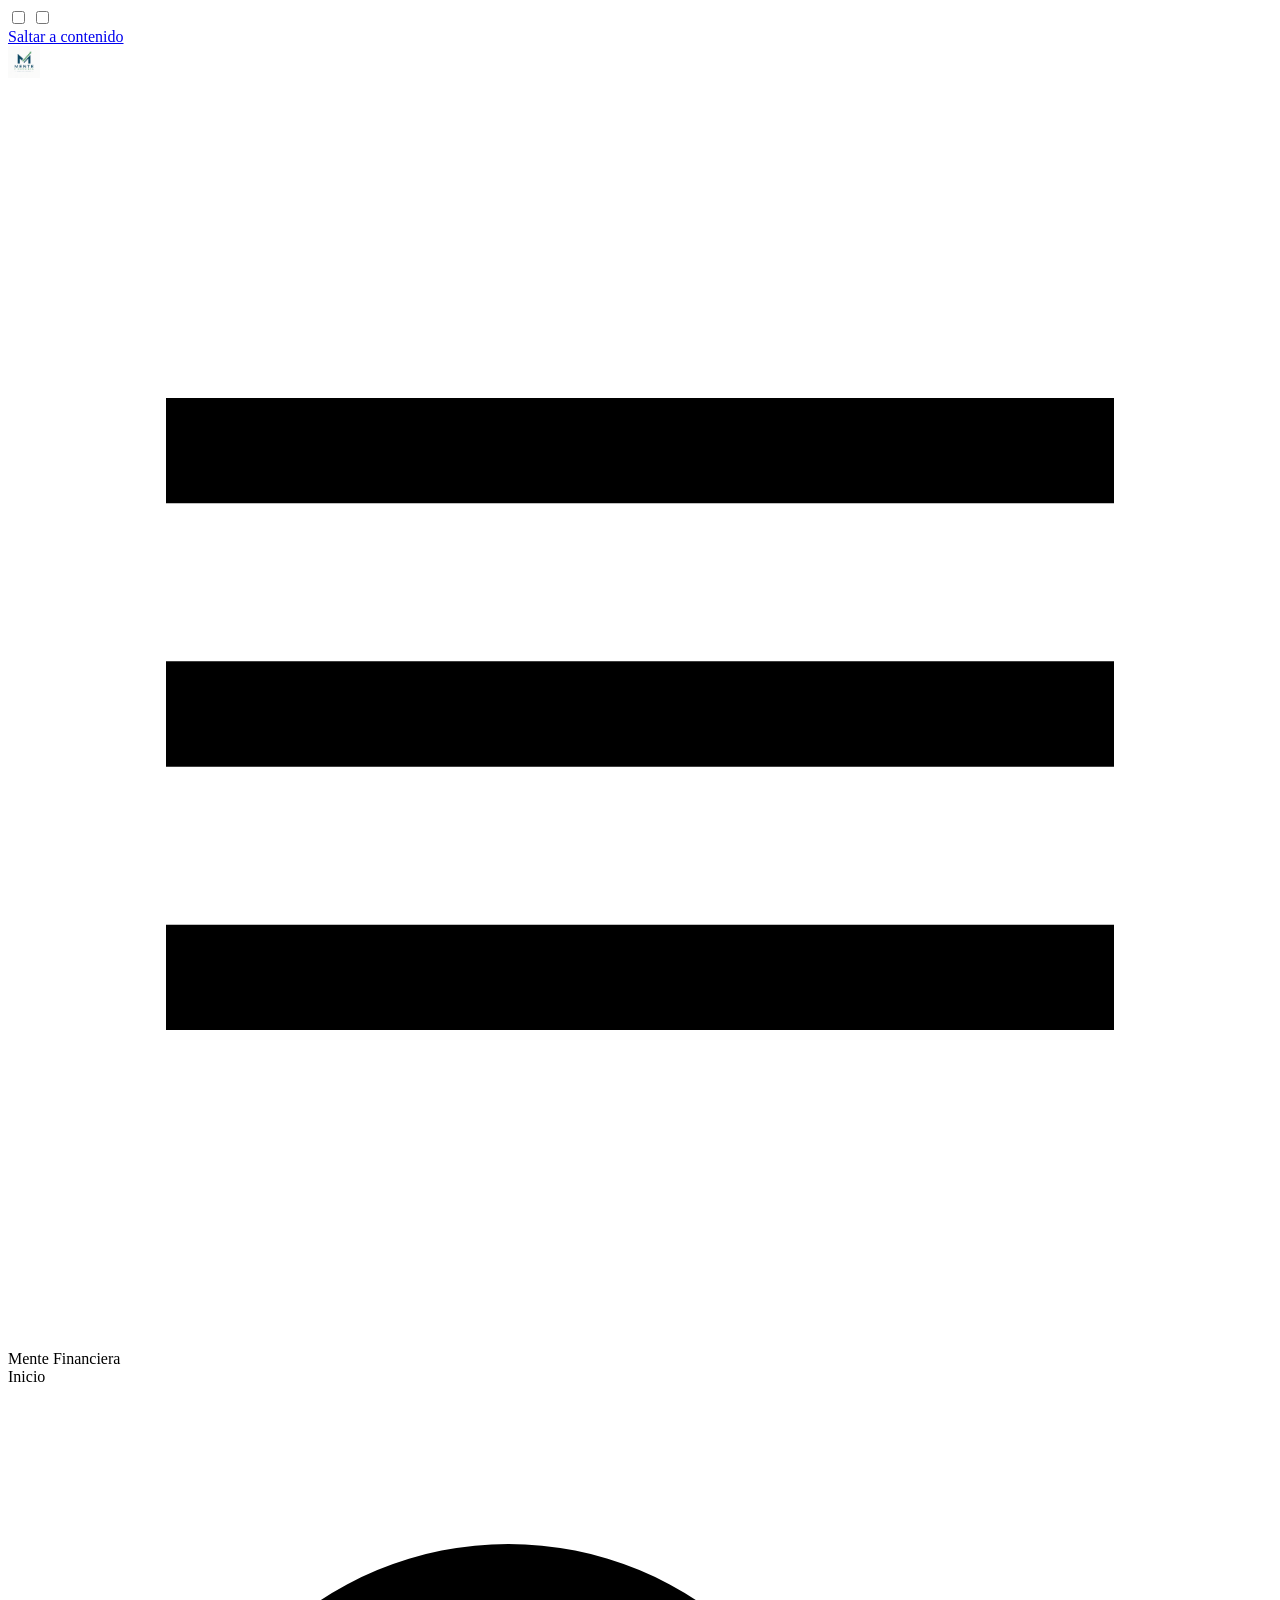
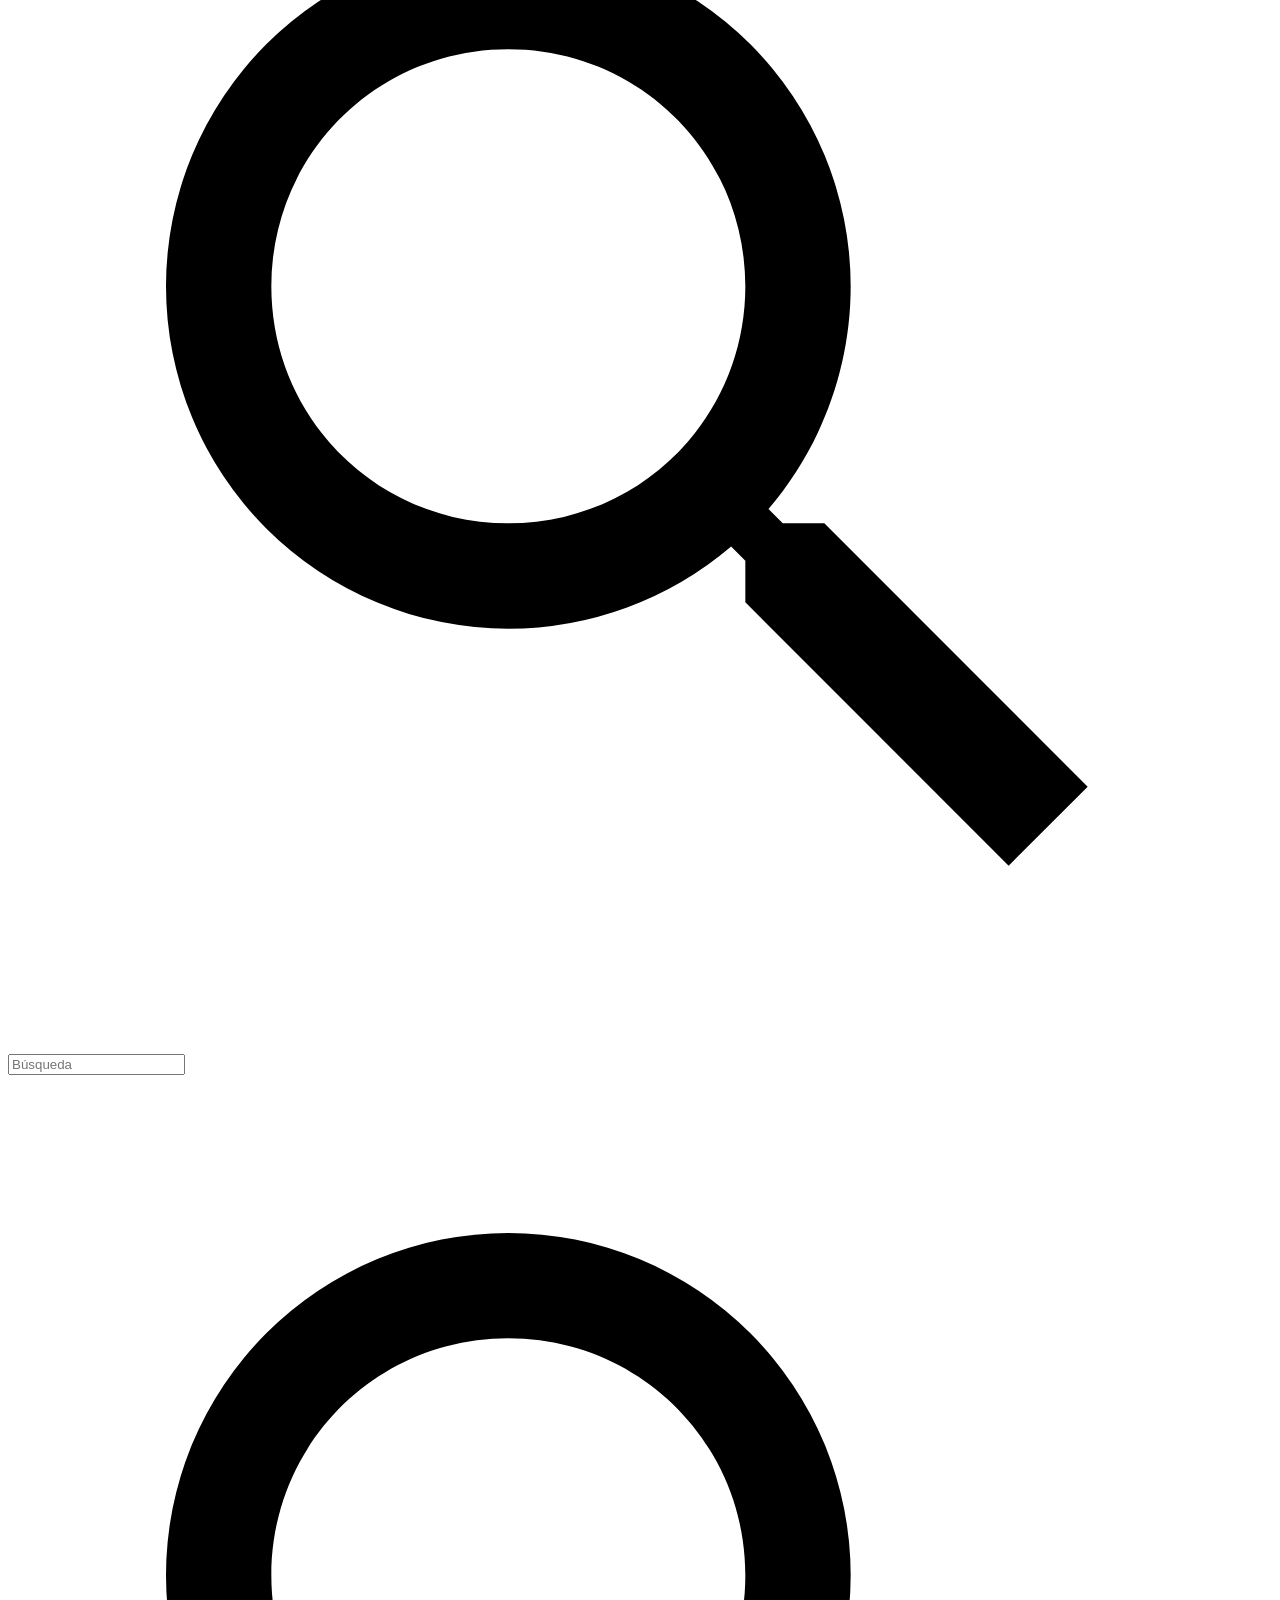
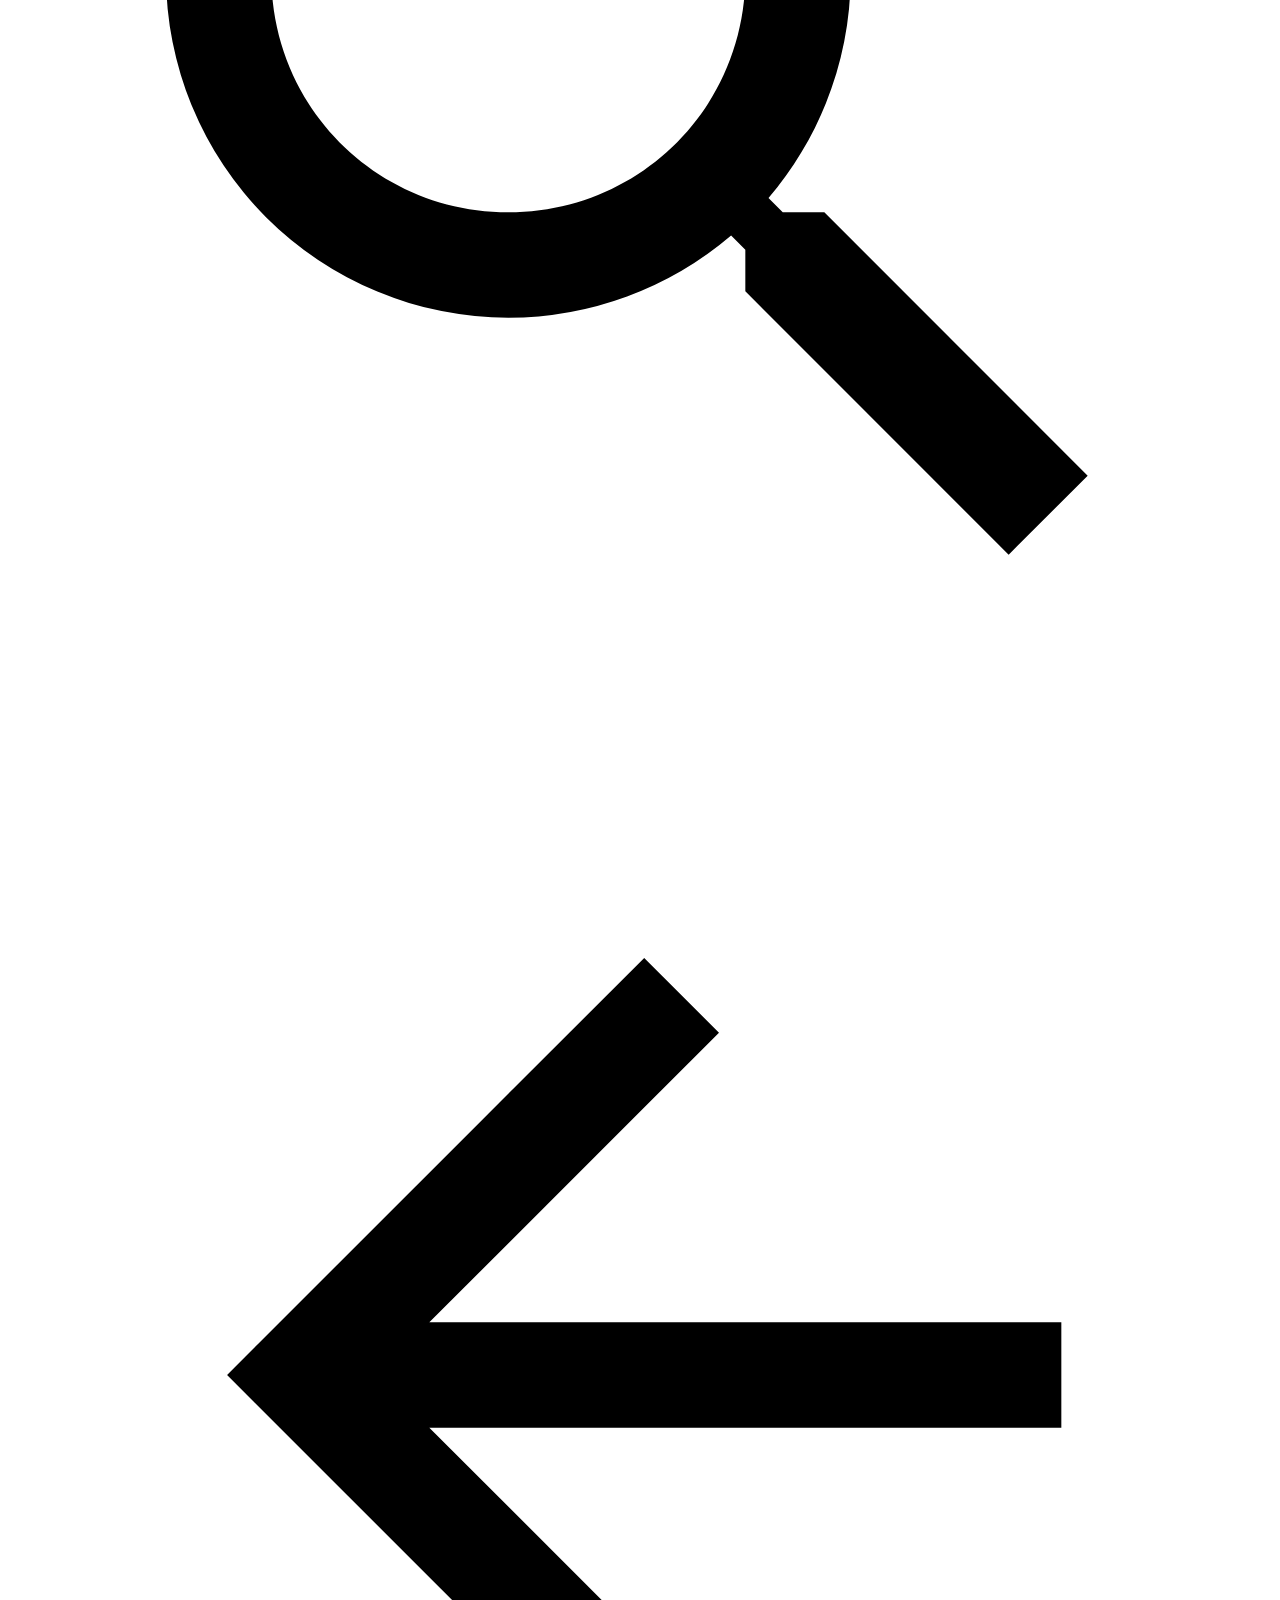
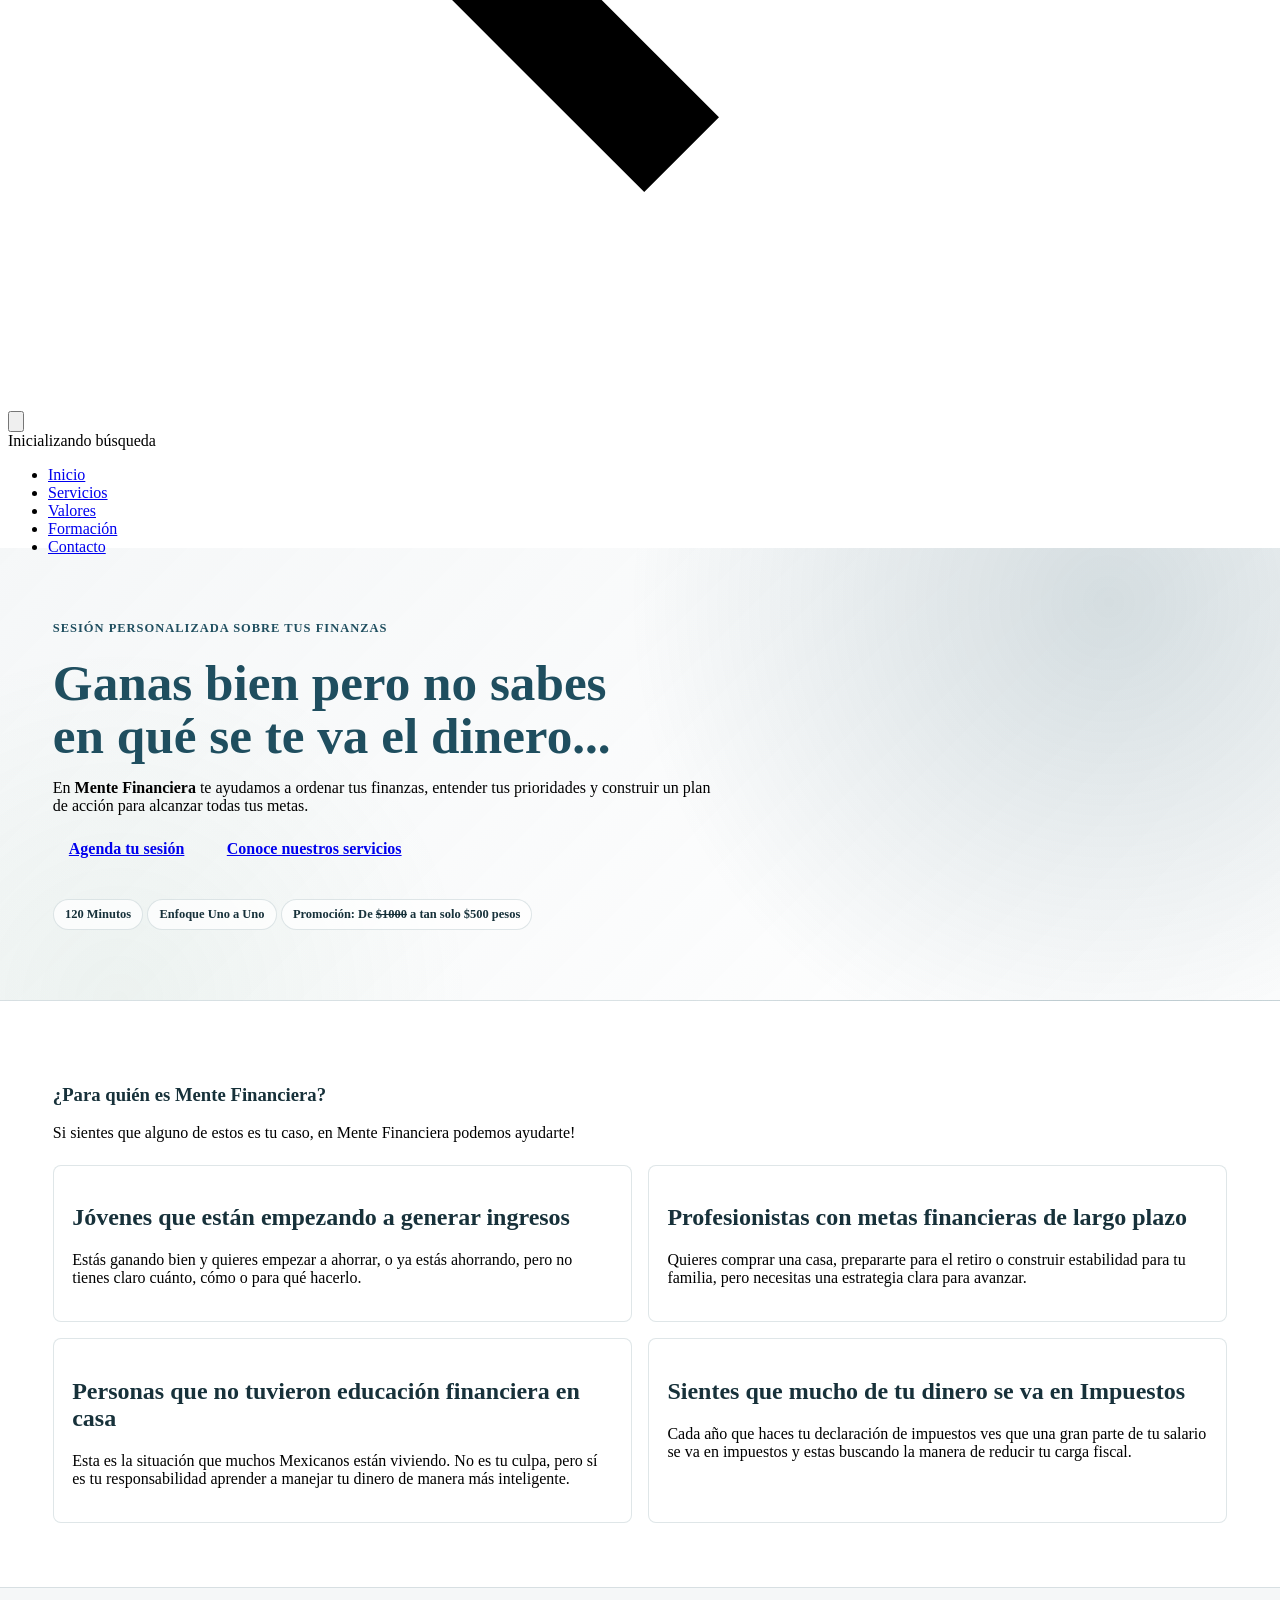
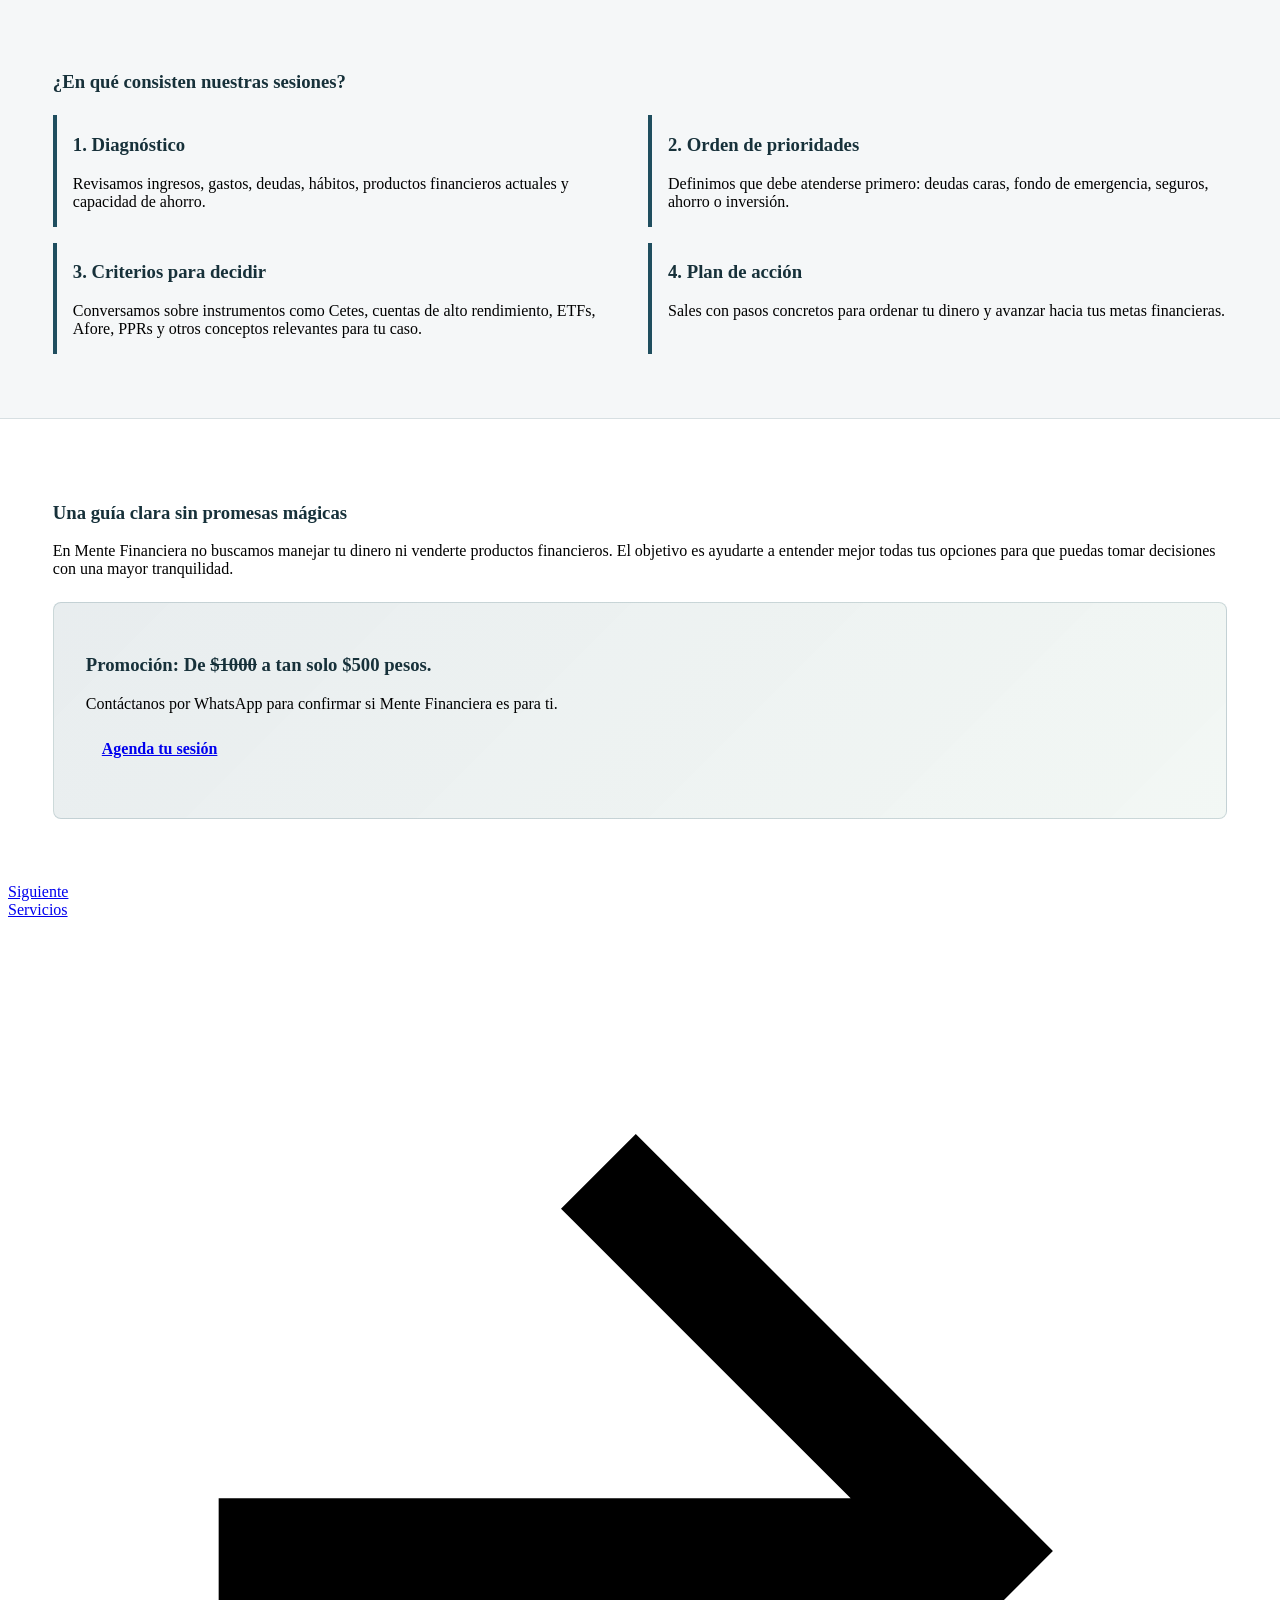
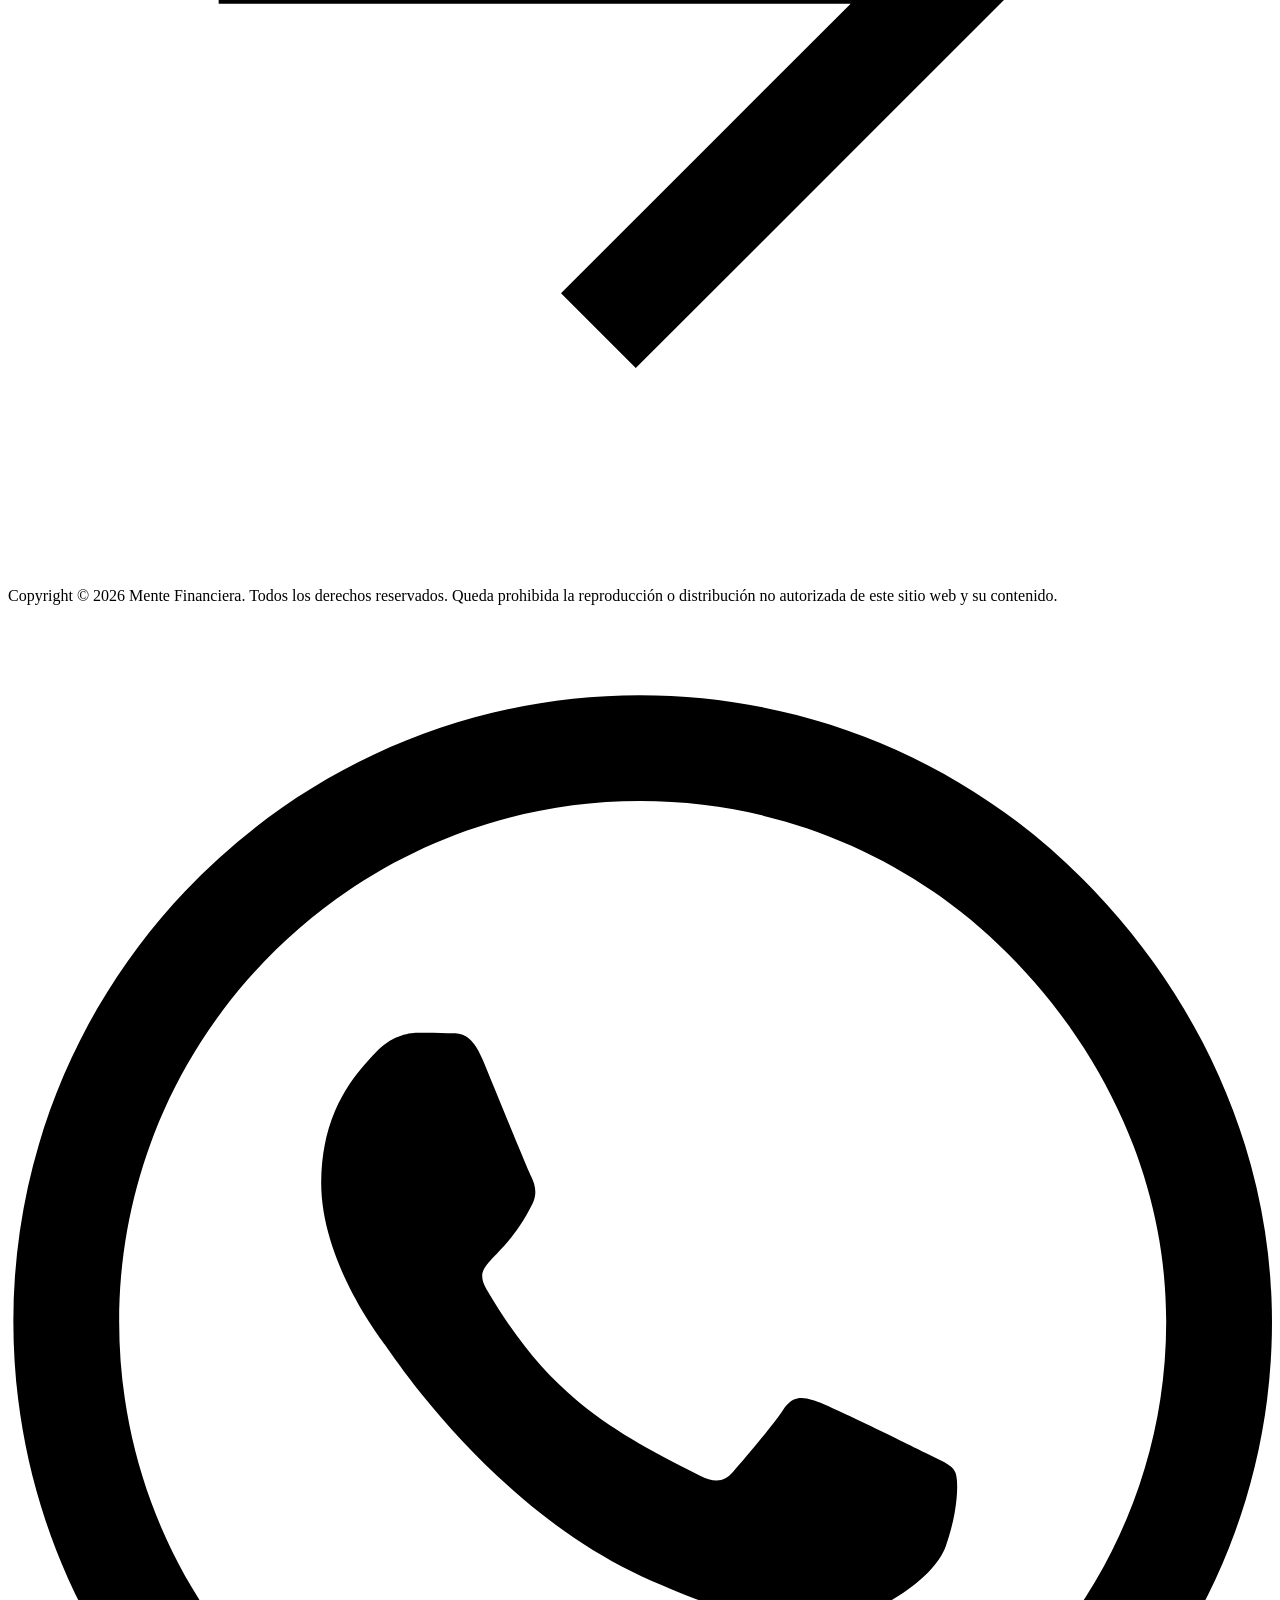
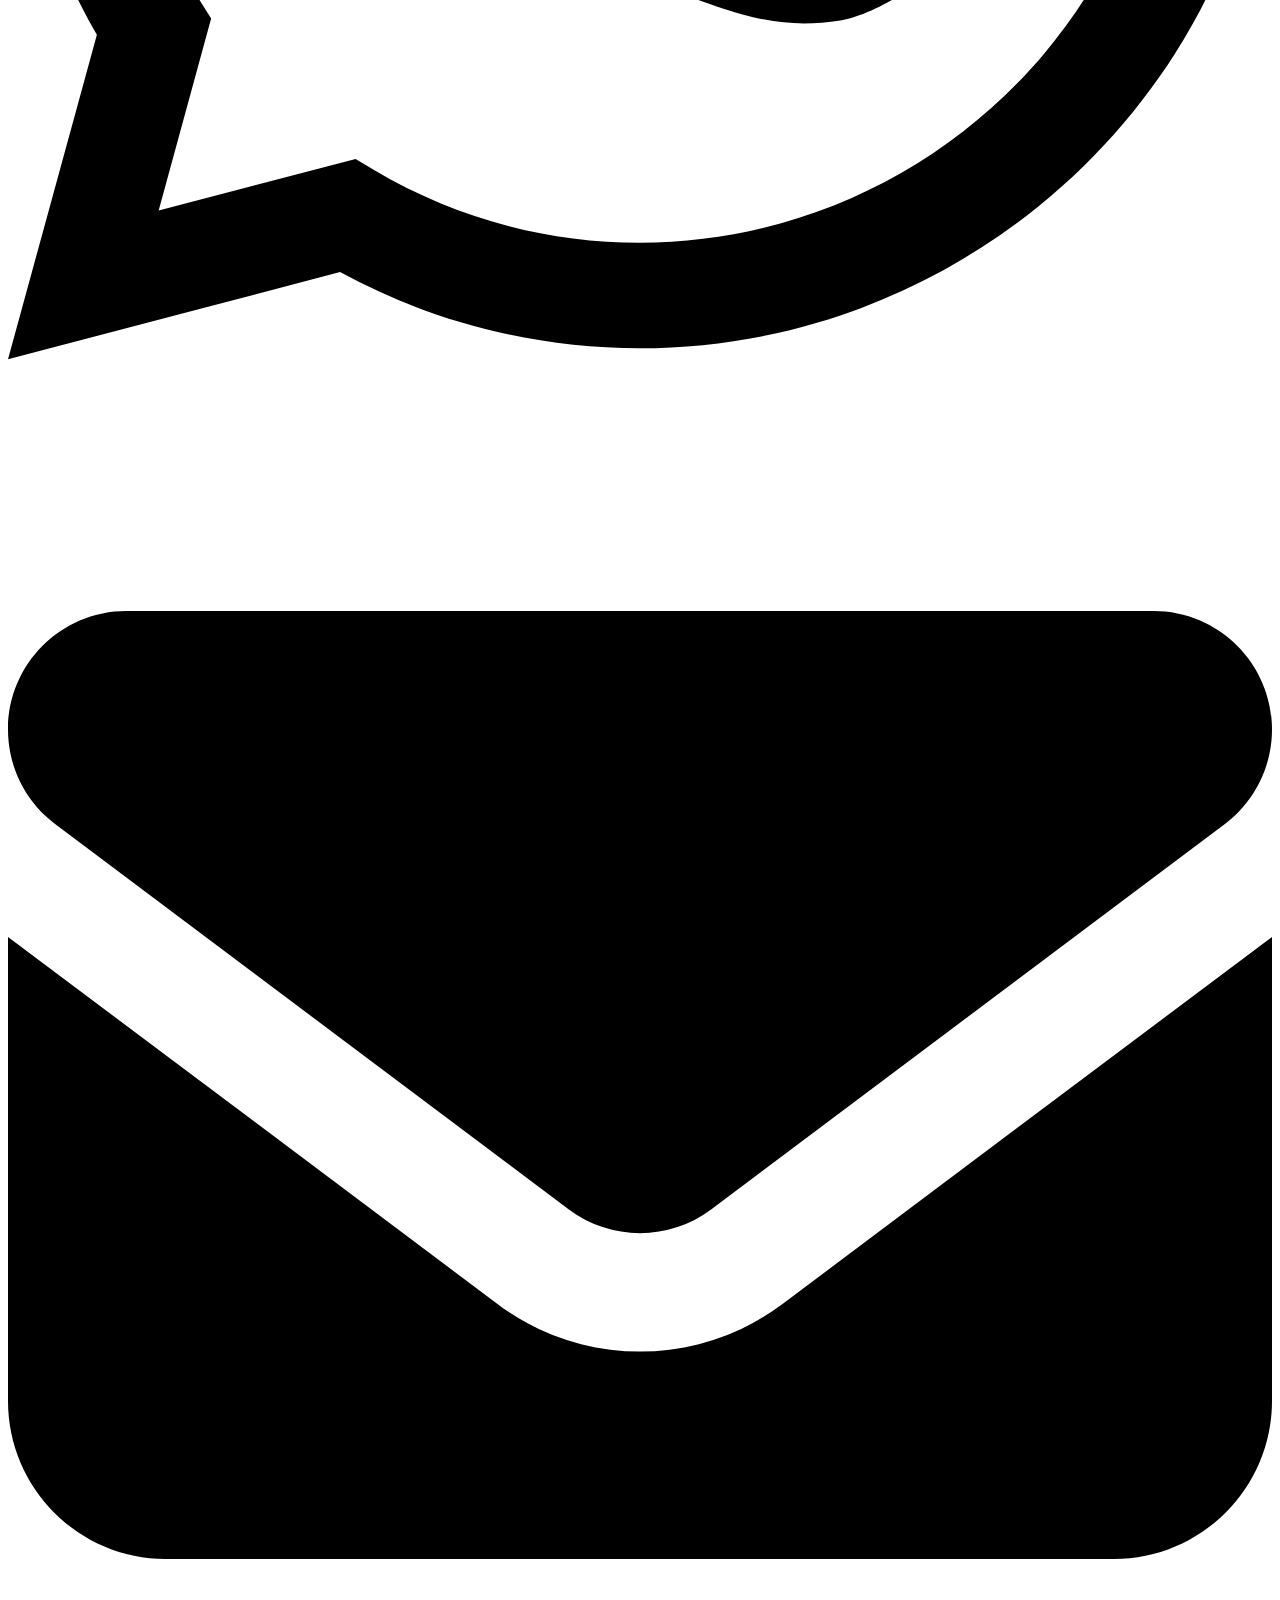
==== commit 7cd45dce: "Pagina de Prueba actualizada desde 6df3401" ====
--- a/index.html
+++ b/index.html
@@ -53,7 +53,7 @@
       
     
     
-      <link rel="stylesheet" href="extra.css?v=20260714">
+      <link rel="stylesheet" href="extra.css?v=20260714-2">
     
     <script>__md_scope=new URL(".",location),__md_hash=e=>[...e].reduce(((e,_)=>(e<<5)-e+_.charCodeAt(0)),0),__md_get=(e,_=localStorage,t=__md_scope)=>JSON.parse(_.getItem(t.pathname+"."+e)),__md_set=(e,_,t=localStorage,a=__md_scope)=>{try{t.setItem(a.pathname+"."+e,JSON.stringify(_))}catch(e){}}</script>
     
@@ -499,14 +499,14 @@
 <section class="mf-hero">
 <div class="mf-hero__content">
 <p><span class="mf-eyebrow">Sesión personalizada sobre tus finanzas</span></p>
-<h1 id="ganas-bien-pero-no-sabes-en-que-se-te-va-el-dinero">Ganas bien pero no sabes en qué se te va el dinero</h1>
+<h1 id="ganas-bien-pero-no-sabes-en-que-se-te-va-el-dinero">Ganas bien pero no sabes en qué se te va el dinero...</h1>
 <p>En <strong>Mente Financiera</strong> te ayudamos a ordenar tus finanzas, entender tus prioridades y construir un plan de acción para alcanzar todas tus metas.</p>
 <p><a class="md-button" href="https://wa.me/528123905425?text=Hola%2C%20quiero%20agendar%20mi%20sesion%20personalizada%20sobre%20finanzas.">Agenda tu sesión</a>
 <a class="md-button" href="servicios/">Conoce nuestros servicios</a></p>
 <div class="mf-hero__meta">
 <p><span>120 Minutos</span>
 <span>Enfoque Uno a Uno</span>
-<span>Promoción: De $800 a tan solo $400 pesos</span></p>
+<span>Promoción: De <del>$1000</del> a tan solo <strong>$500</strong> pesos</span></p>
 </div>
 </div>
 </section>
@@ -557,8 +557,8 @@
 <h1 id="una-guia-clara-sin-promesas-magicas">Una guía clara sin promesas mágicas</h1>
 <p>En Mente Financiera no buscamos manejar tu dinero ni venderte productos financieros. El objetivo es ayudarte a entender mejor todas tus opciones para que puedas tomar decisiones con una mayor tranquilidad.</p>
 <div class="mf-callout">
-<h3 id="promocion-de-800-a-tan-solo-400-pesos">Promoción: De $800 a tan solo $400 pesos.</h3>
-<p>Agenda una conversación por WhatsApp para revisar disponibilidad y confirmar si Dinero a Futuro es adecuado para tu situación.</p>
+<h3 id="promocion-de-1000-a-tan-solo-500-pesos"><strong>Promoción</strong>: De <del>$1000</del> a tan solo <strong>$500</strong> pesos.</h3>
+<p>Contáctanos por WhatsApp para confirmar si Mente Financiera es para ti.</p>
 <p><a class="md-button" href="https://wa.me/528123905425?text=Hola%2C%20quiero%20agendar%20mi%20sesion%20personalizada%20sobre%20finanzas.">Agenda tu sesión</a></p>
 </div>
 </section>
--- a/extra.css
+++ b/extra.css
@@ -119,14 +119,18 @@
 }
 
 .mf-hero__meta span {
-  display: inline-flex;
+  display: inline-block;
   padding: 0.45rem 0.7rem;
   border: 1px solid var(--mf-soft-line);
   border-radius: 999px;
   background: rgba(255, 255, 255, 0.72);
   color: var(--mf-ink);
   font-size: 0.78rem;
-  font-weight: 700;
+  font-weight: 600;
+}
+
+.mf-hero__meta strong {
+  font-weight: 800;
 }
 
 .mf-hero__visual {
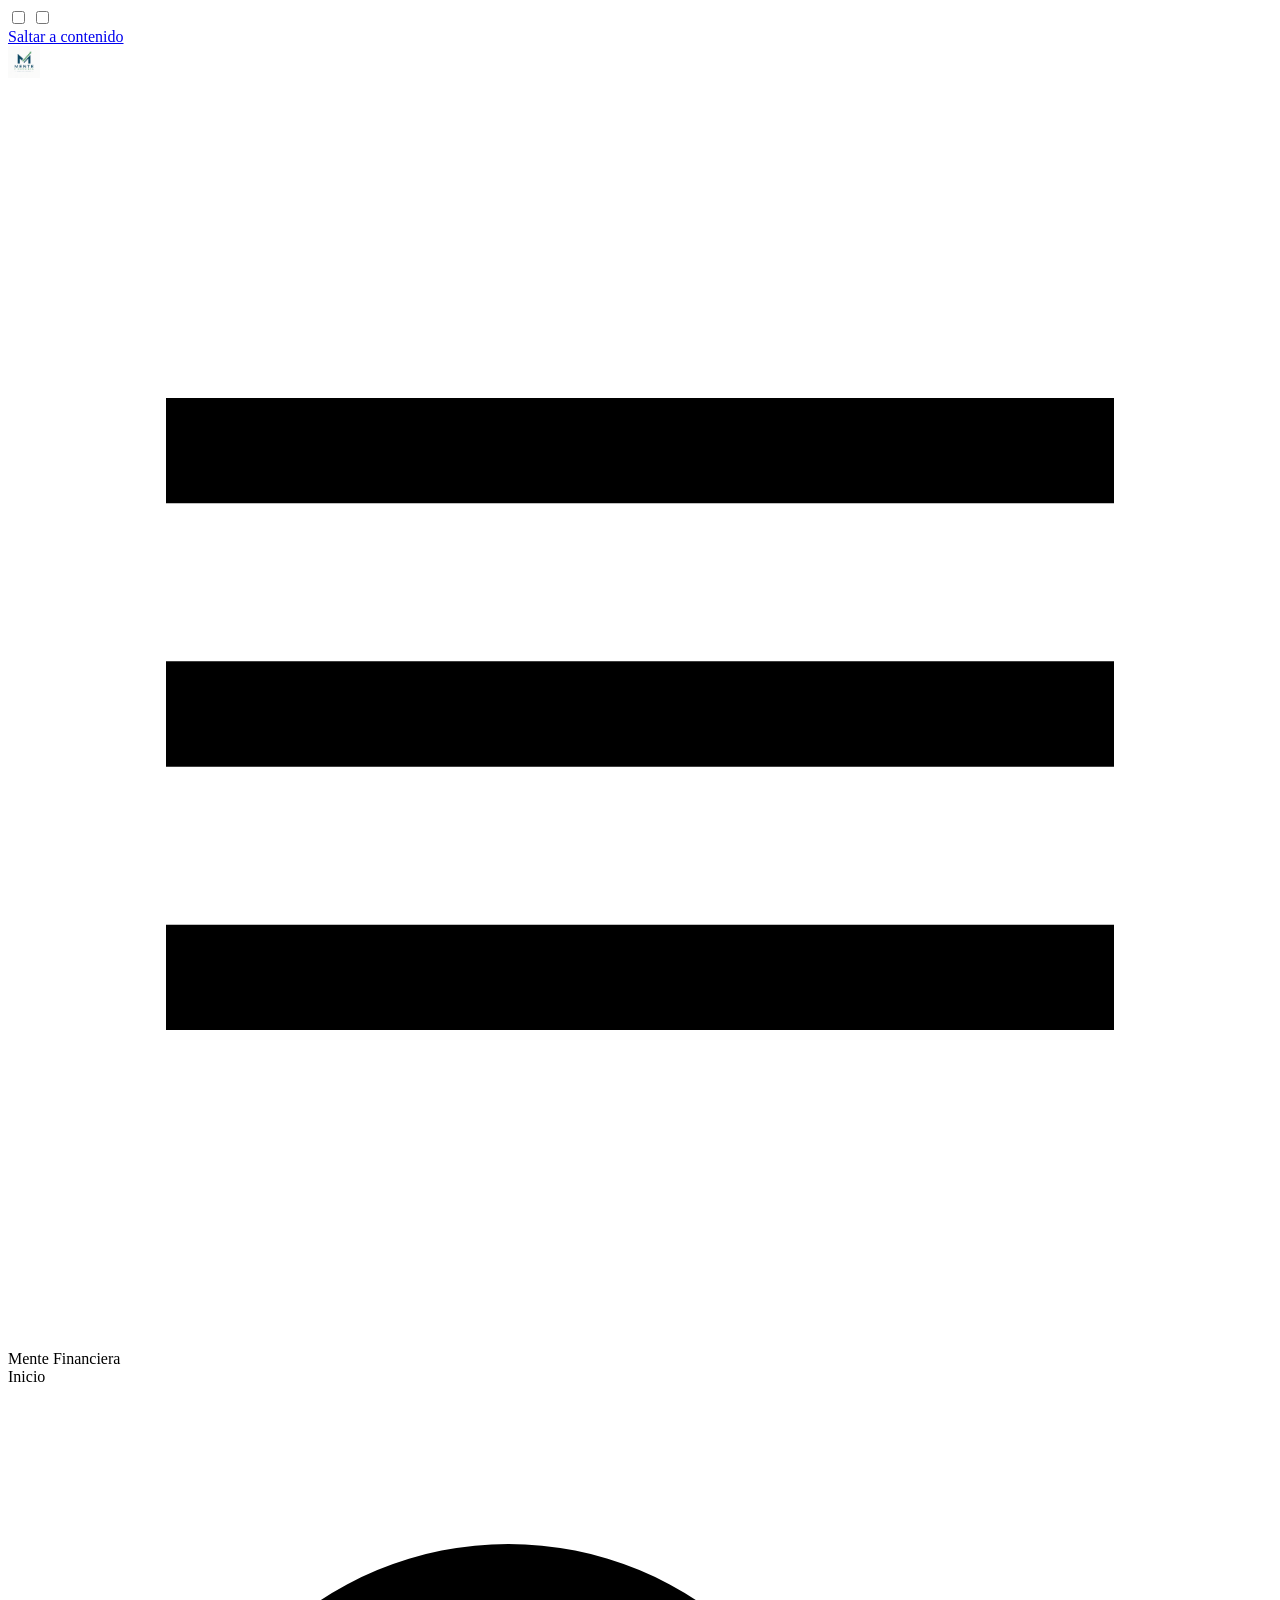
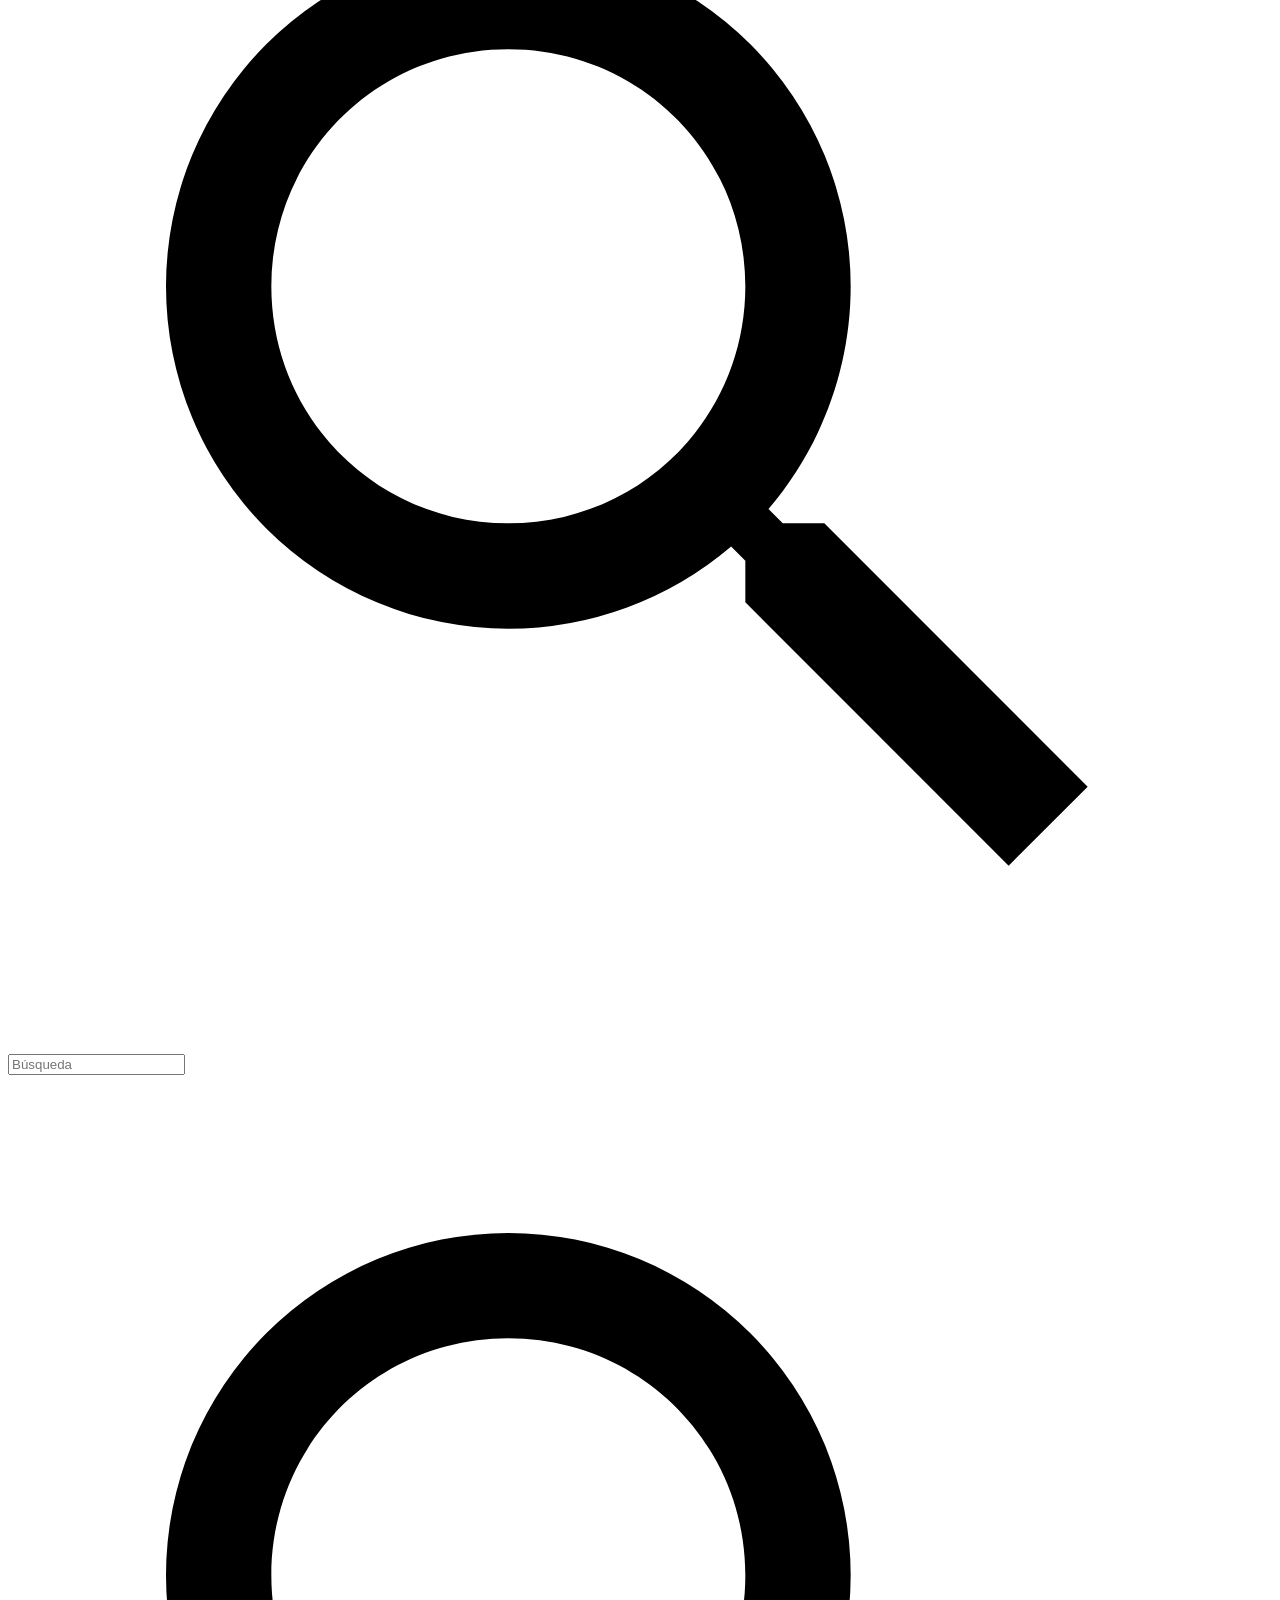
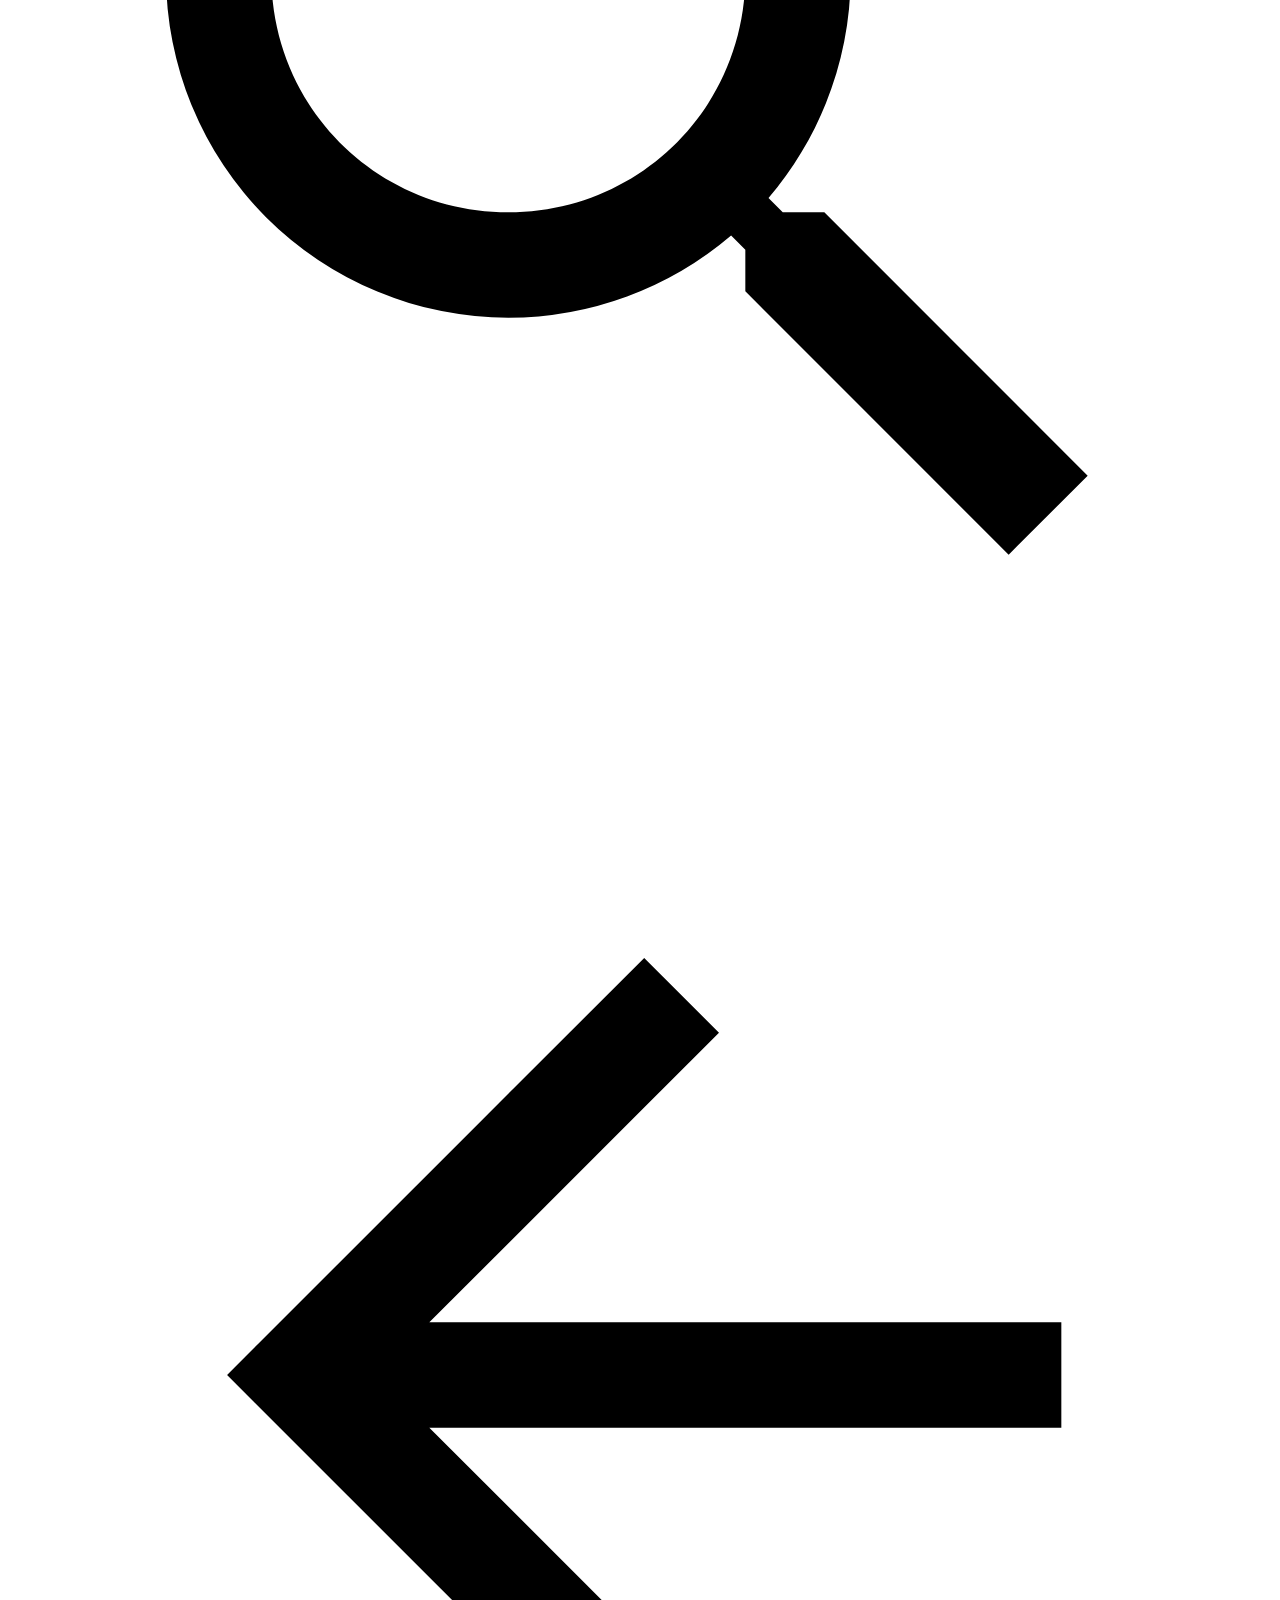
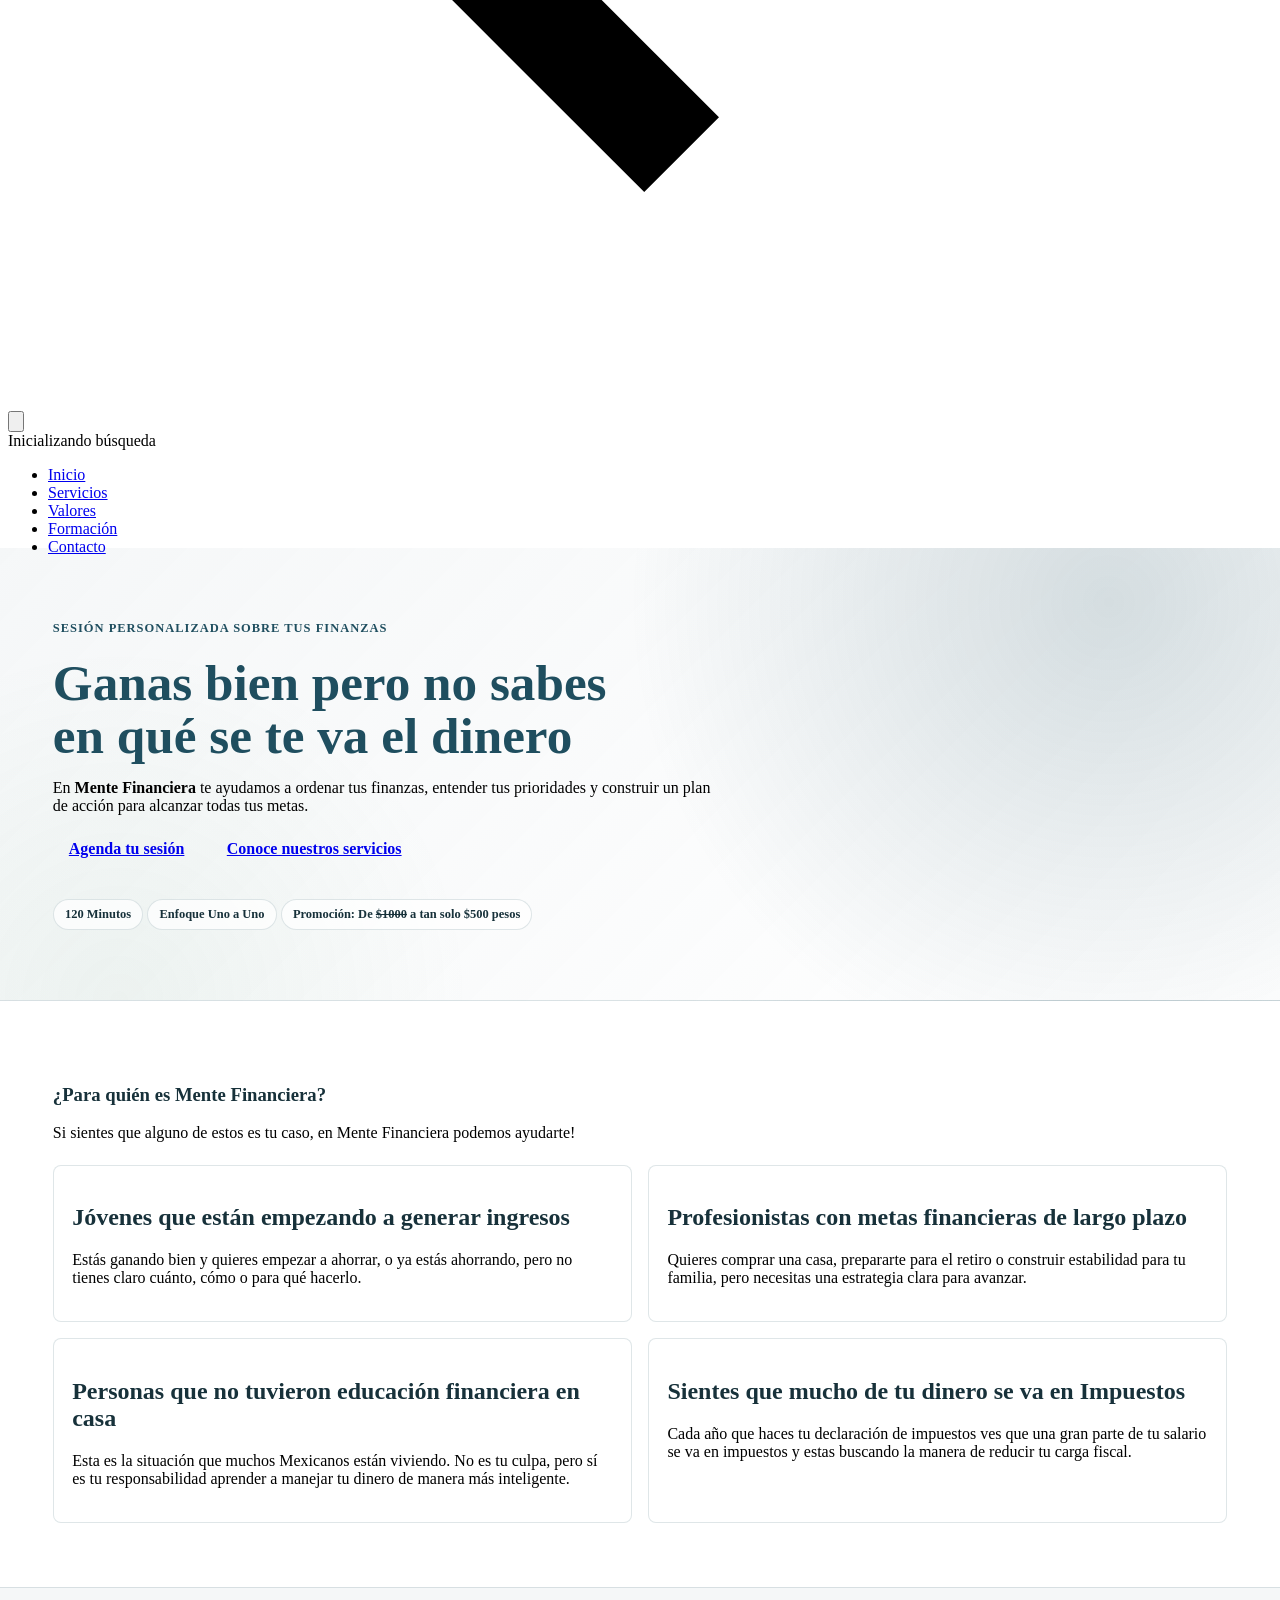
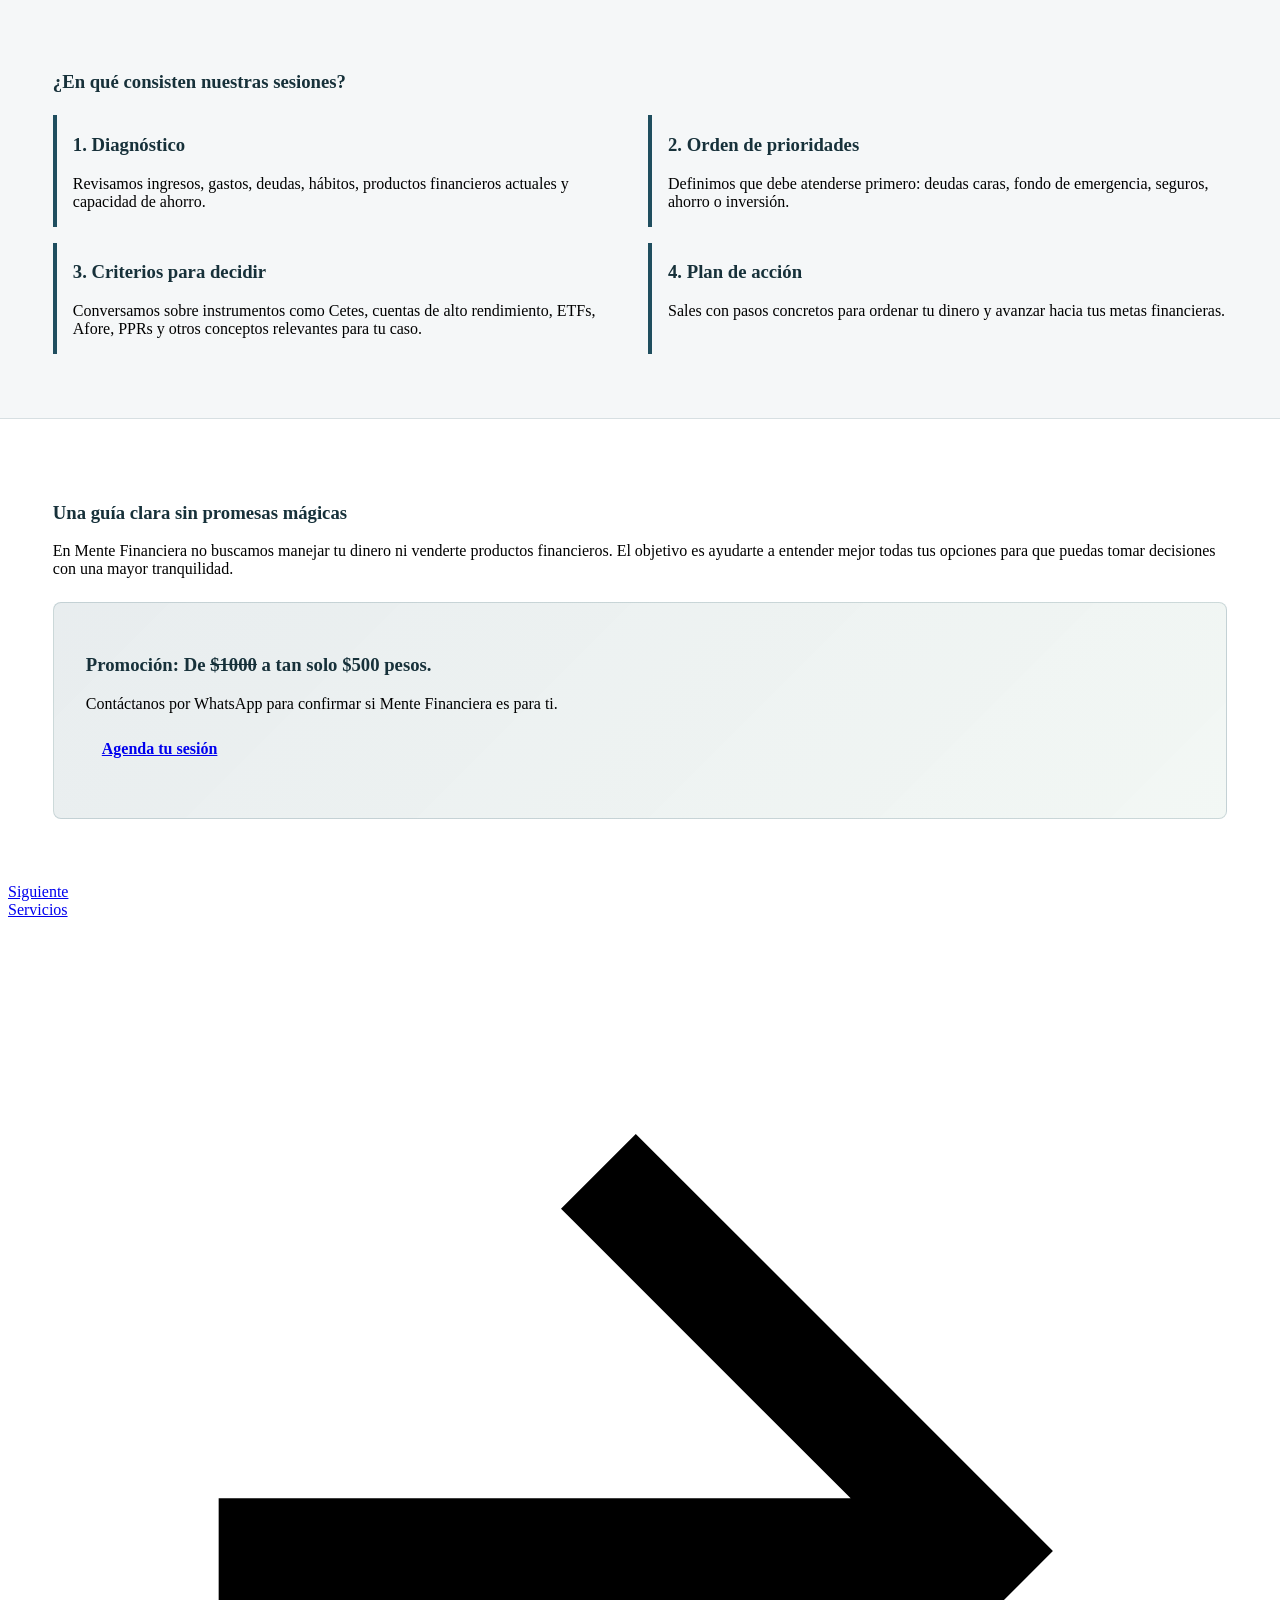
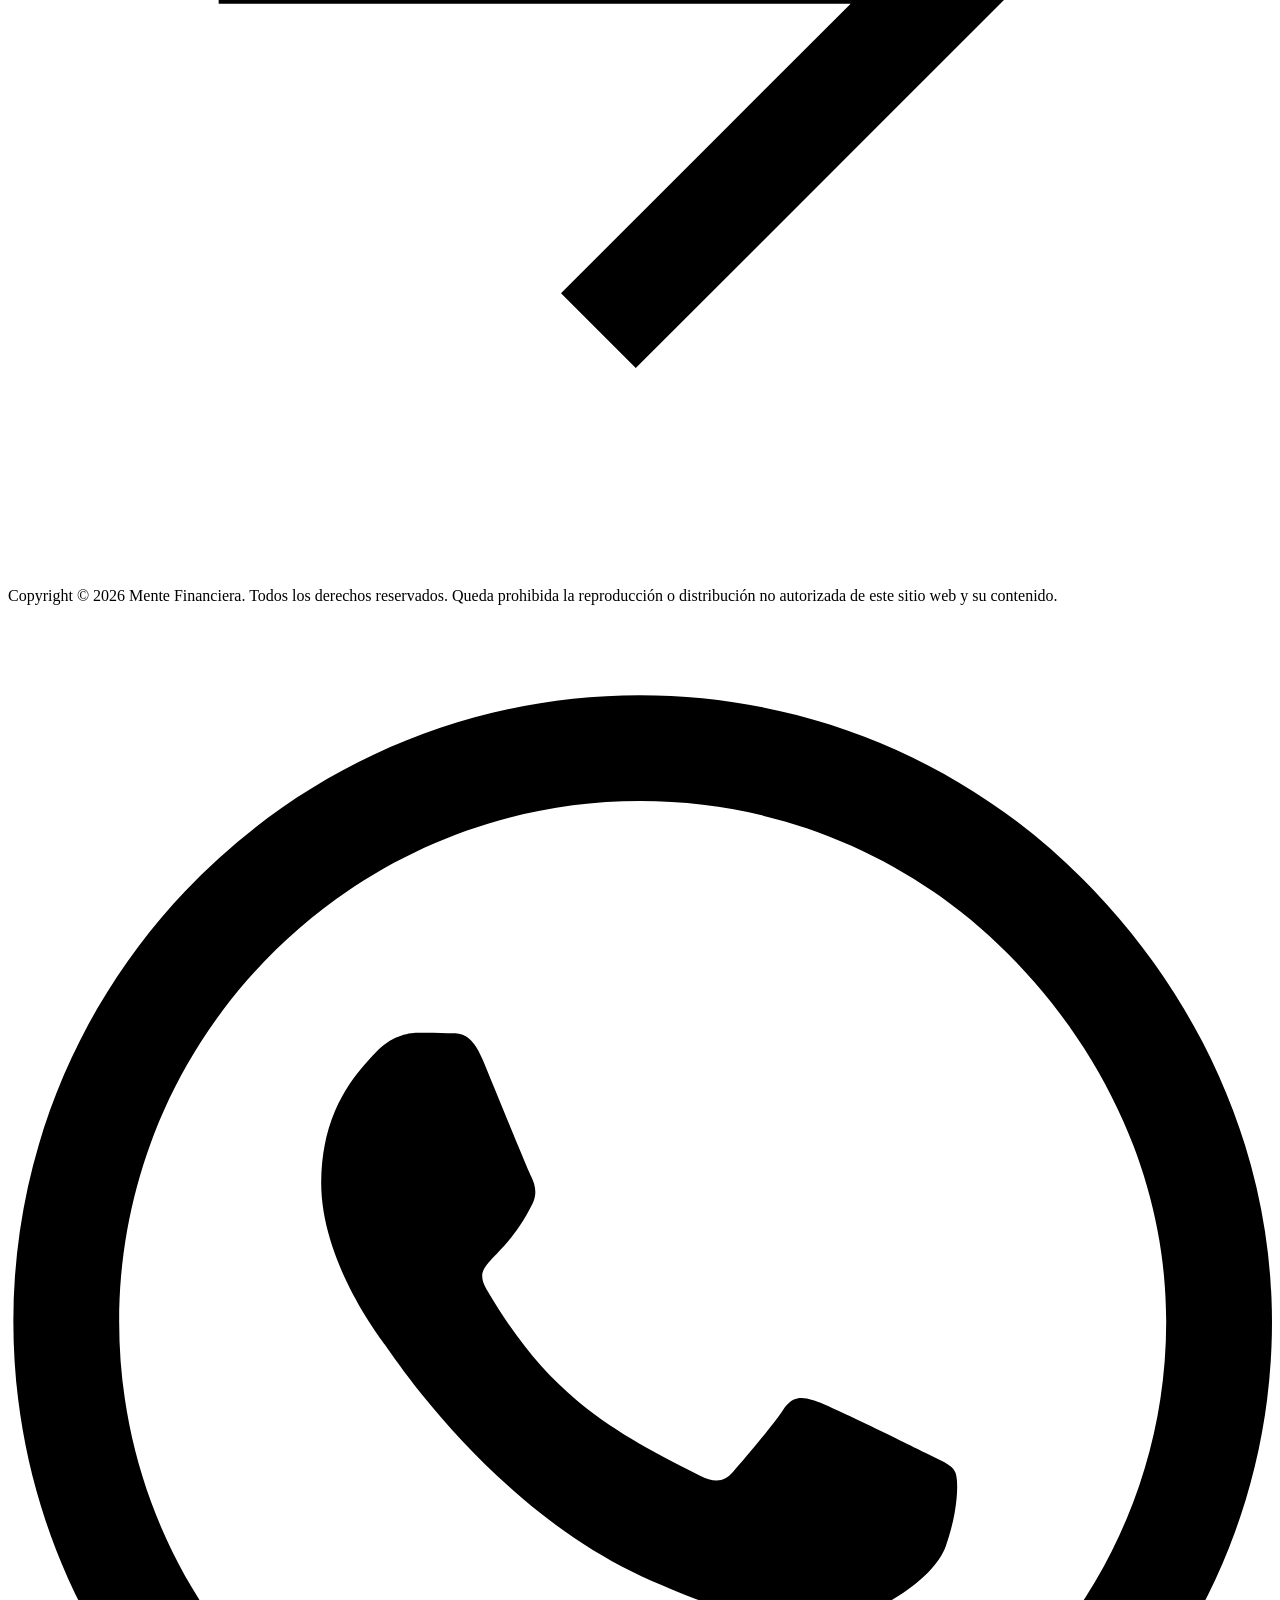
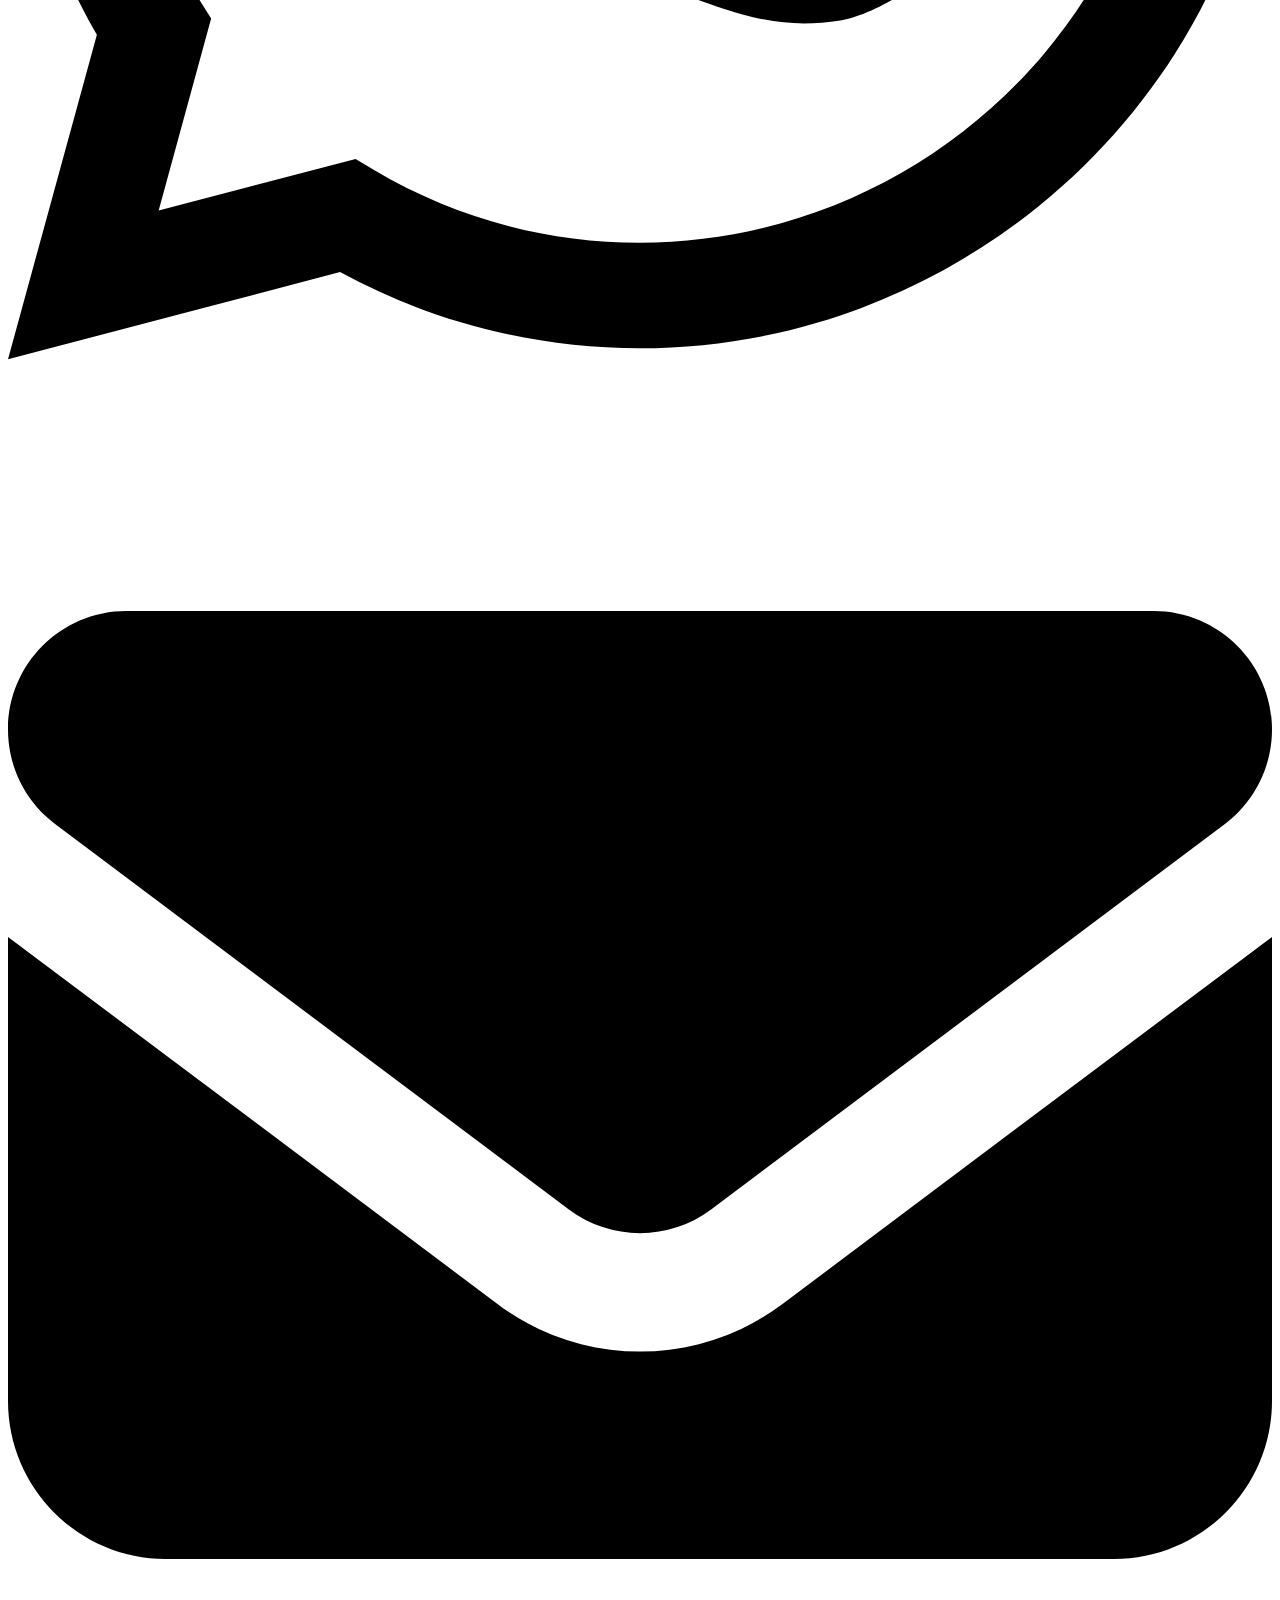
==== commit c35b6b45: "Pagina de Prueba actualizada desde 0ce064d" ====
--- a/index.html
+++ b/index.html
@@ -499,9 +499,9 @@
 <section class="mf-hero">
 <div class="mf-hero__content">
 <p><span class="mf-eyebrow">Sesión personalizada sobre tus finanzas</span></p>
-<h1 id="ganas-bien-pero-no-sabes-en-que-se-te-va-el-dinero">Ganas bien pero no sabes en qué se te va el dinero...</h1>
+<h1 id="ganas-bien-pero-no-sabes-en-que-se-te-va-el-dinero">Ganas bien pero no sabes en qué se te va el dinero</h1>
 <p>En <strong>Mente Financiera</strong> te ayudamos a ordenar tus finanzas, entender tus prioridades y construir un plan de acción para alcanzar todas tus metas.</p>
-<p><a class="md-button" href="https://wa.me/528123905425?text=Hola%2C%20quiero%20agendar%20mi%20sesion%20personalizada%20sobre%20finanzas.">Agenda tu sesión</a>
+<p><a class="md-button" href="https://wa.me/528123905425?text=Hola%2C%20quiero%20agendar%20mi%20sesion%20sobre%20finanzas.">Agenda tu sesión</a>
 <a class="md-button" href="servicios/">Conoce nuestros servicios</a></p>
 <div class="mf-hero__meta">
 <p><span>120 Minutos</span>
@@ -559,7 +559,7 @@
 <div class="mf-callout">
 <h3 id="promocion-de-1000-a-tan-solo-500-pesos"><strong>Promoción</strong>: De <del>$1000</del> a tan solo <strong>$500</strong> pesos.</h3>
 <p>Contáctanos por WhatsApp para confirmar si Mente Financiera es para ti.</p>
-<p><a class="md-button" href="https://wa.me/528123905425?text=Hola%2C%20quiero%20agendar%20mi%20sesion%20personalizada%20sobre%20finanzas.">Agenda tu sesión</a></p>
+<p><a class="md-button" href="https://wa.me/528123905425?text=Hola%2C%20quiero%20agendar%20mi%20sesion%20sobre%20finanzas.">Agenda tu sesión</a></p>
 </div>
 </section>
 
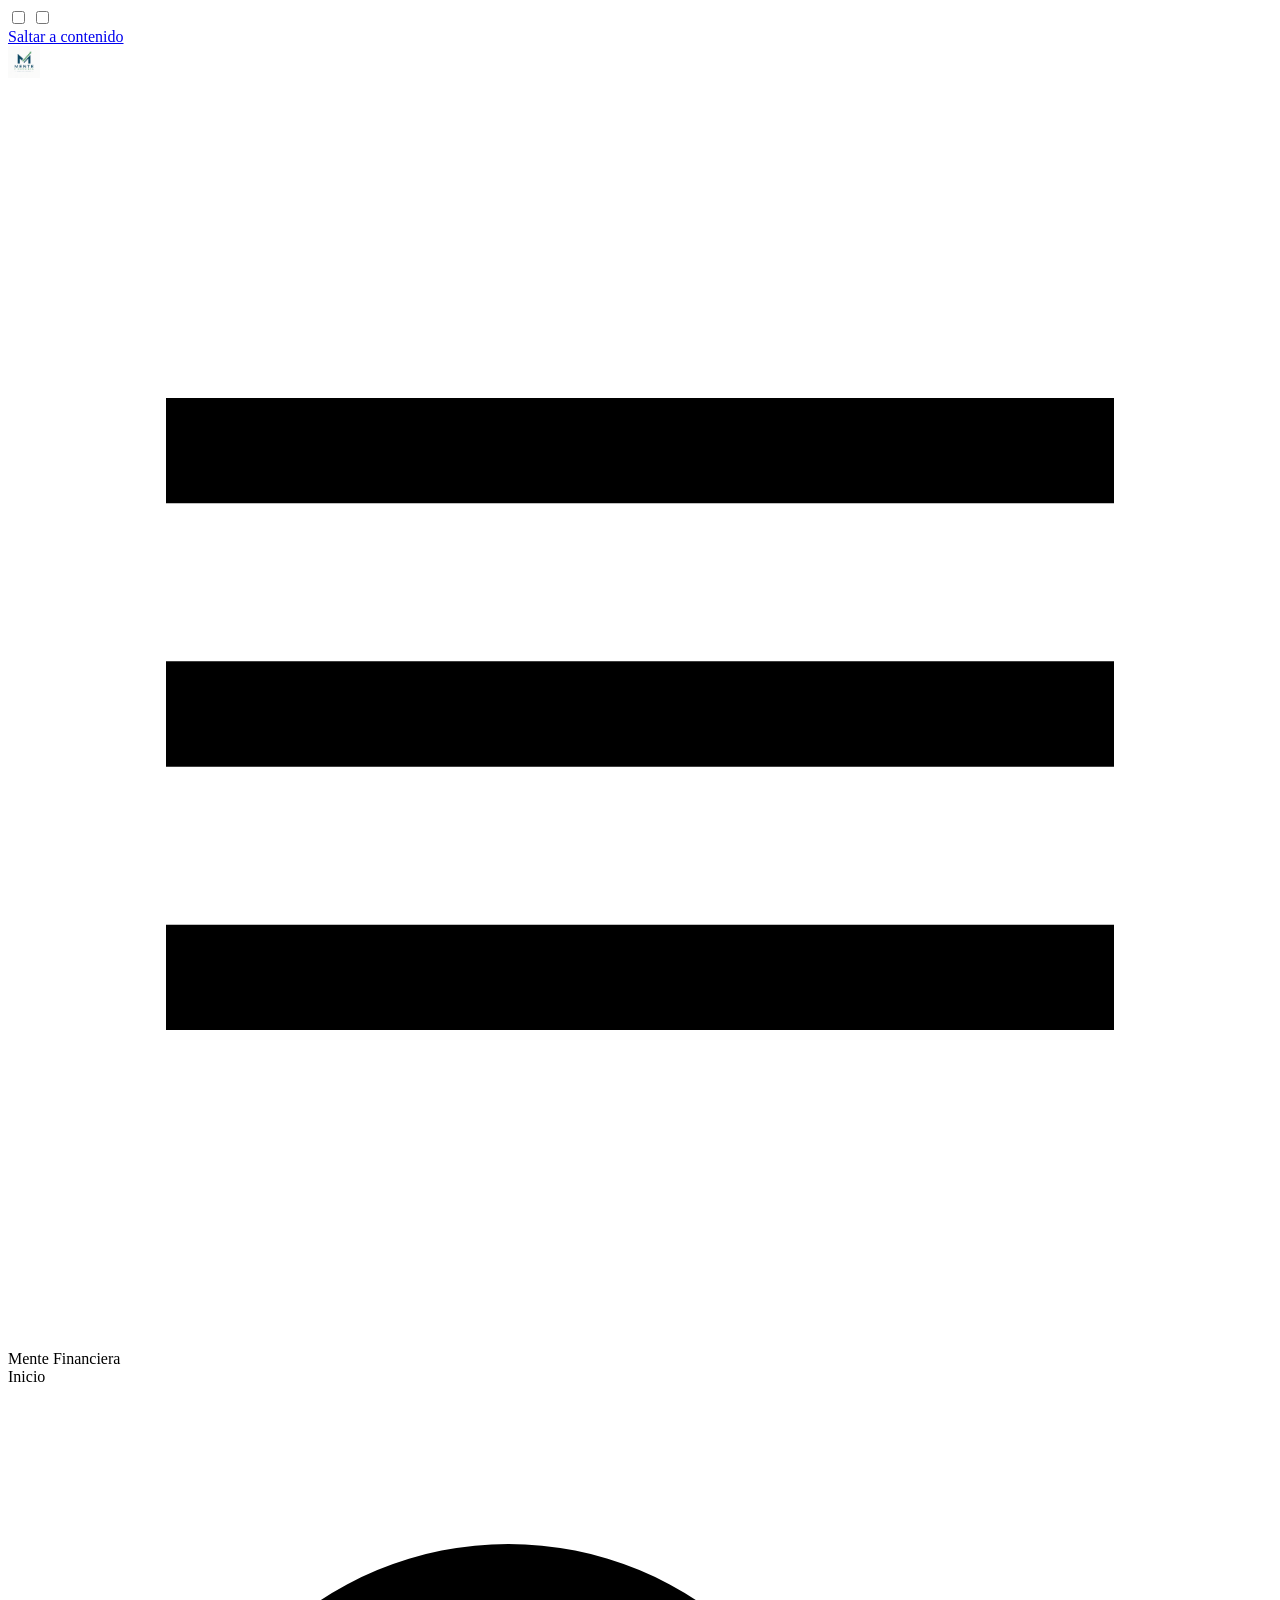
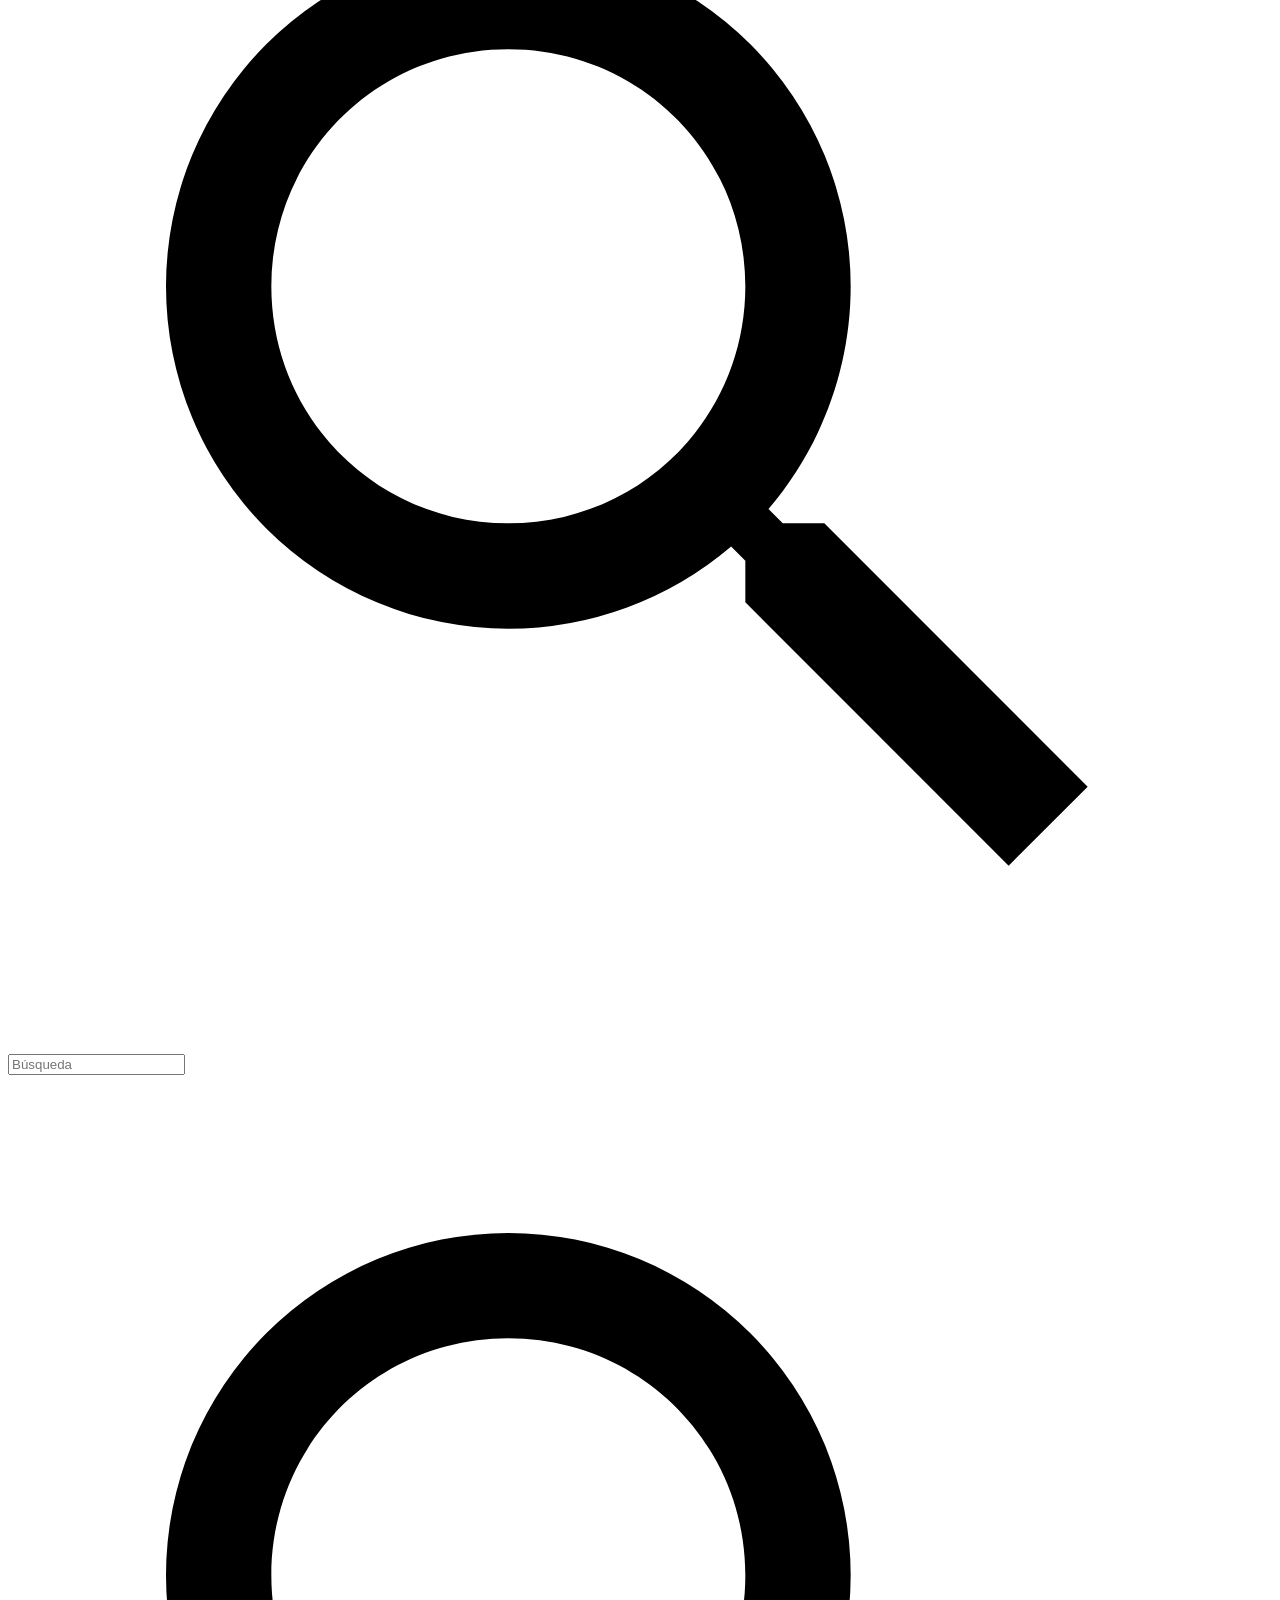
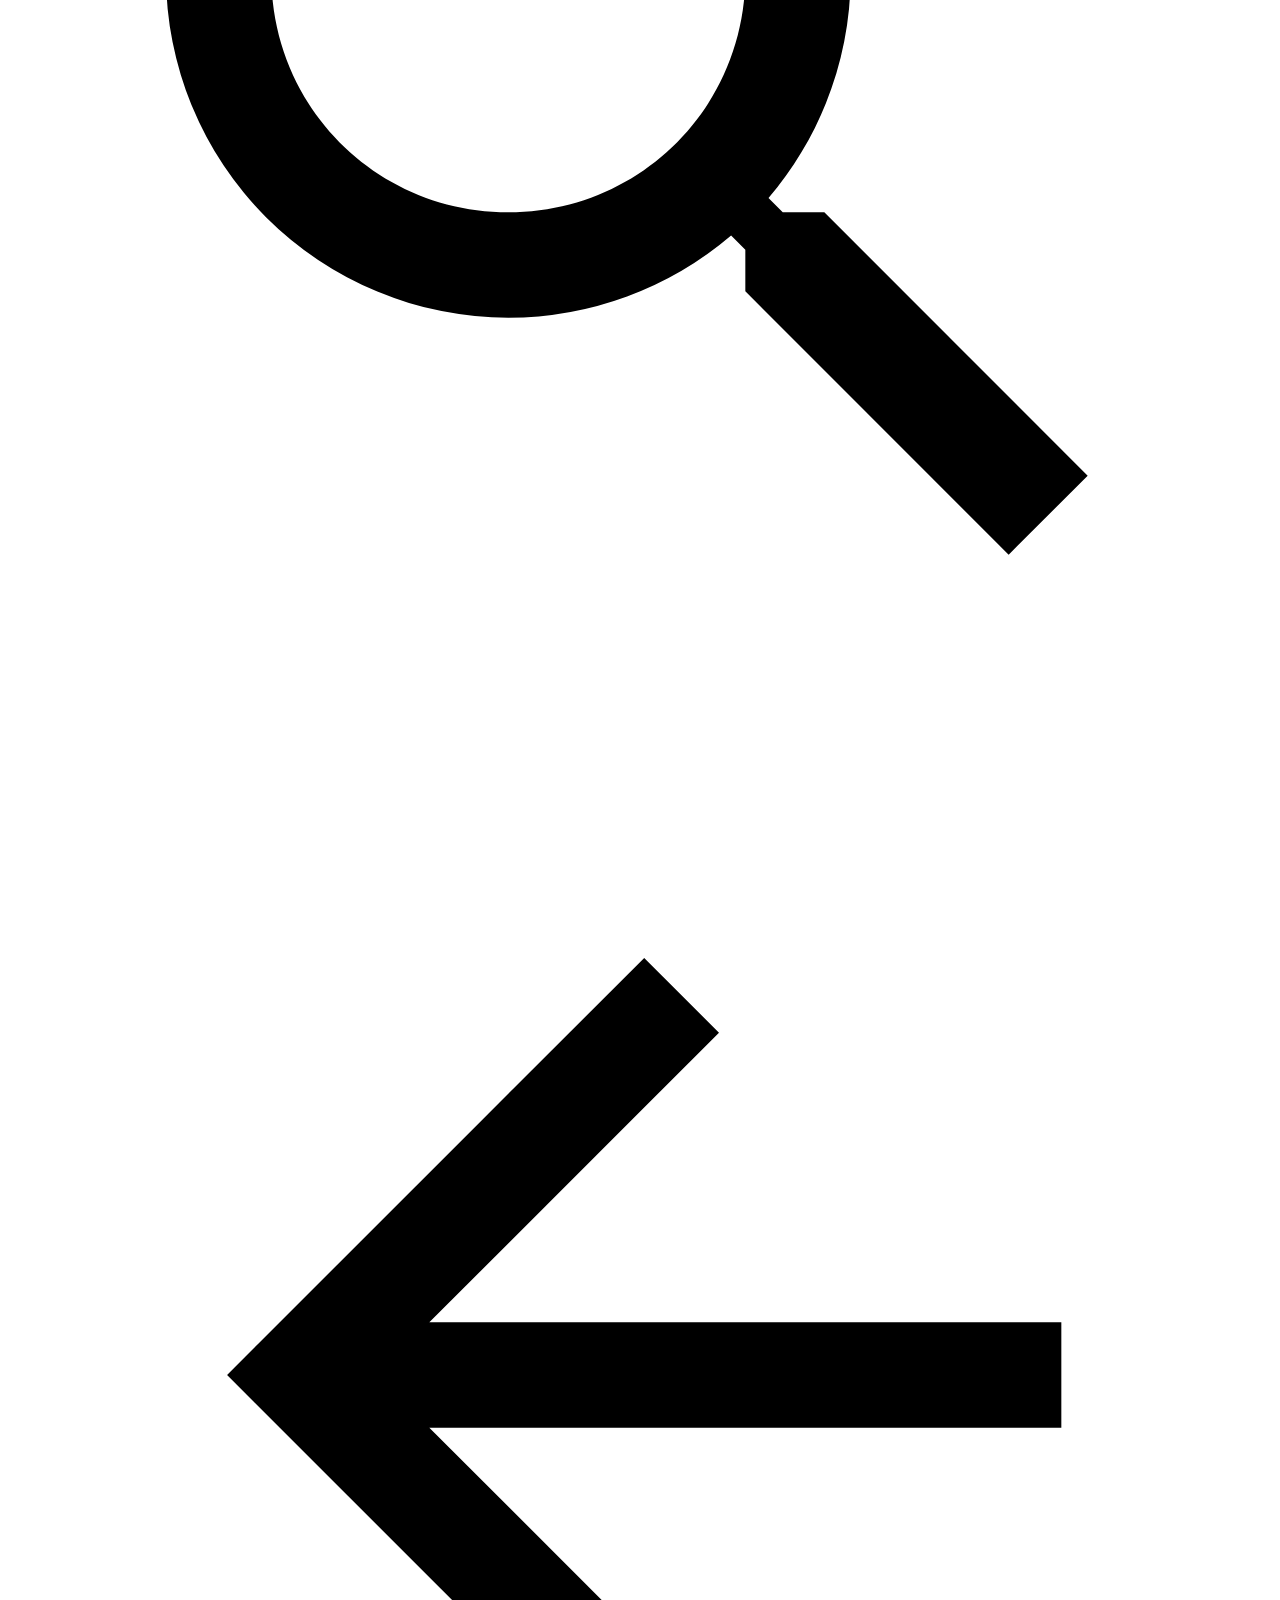
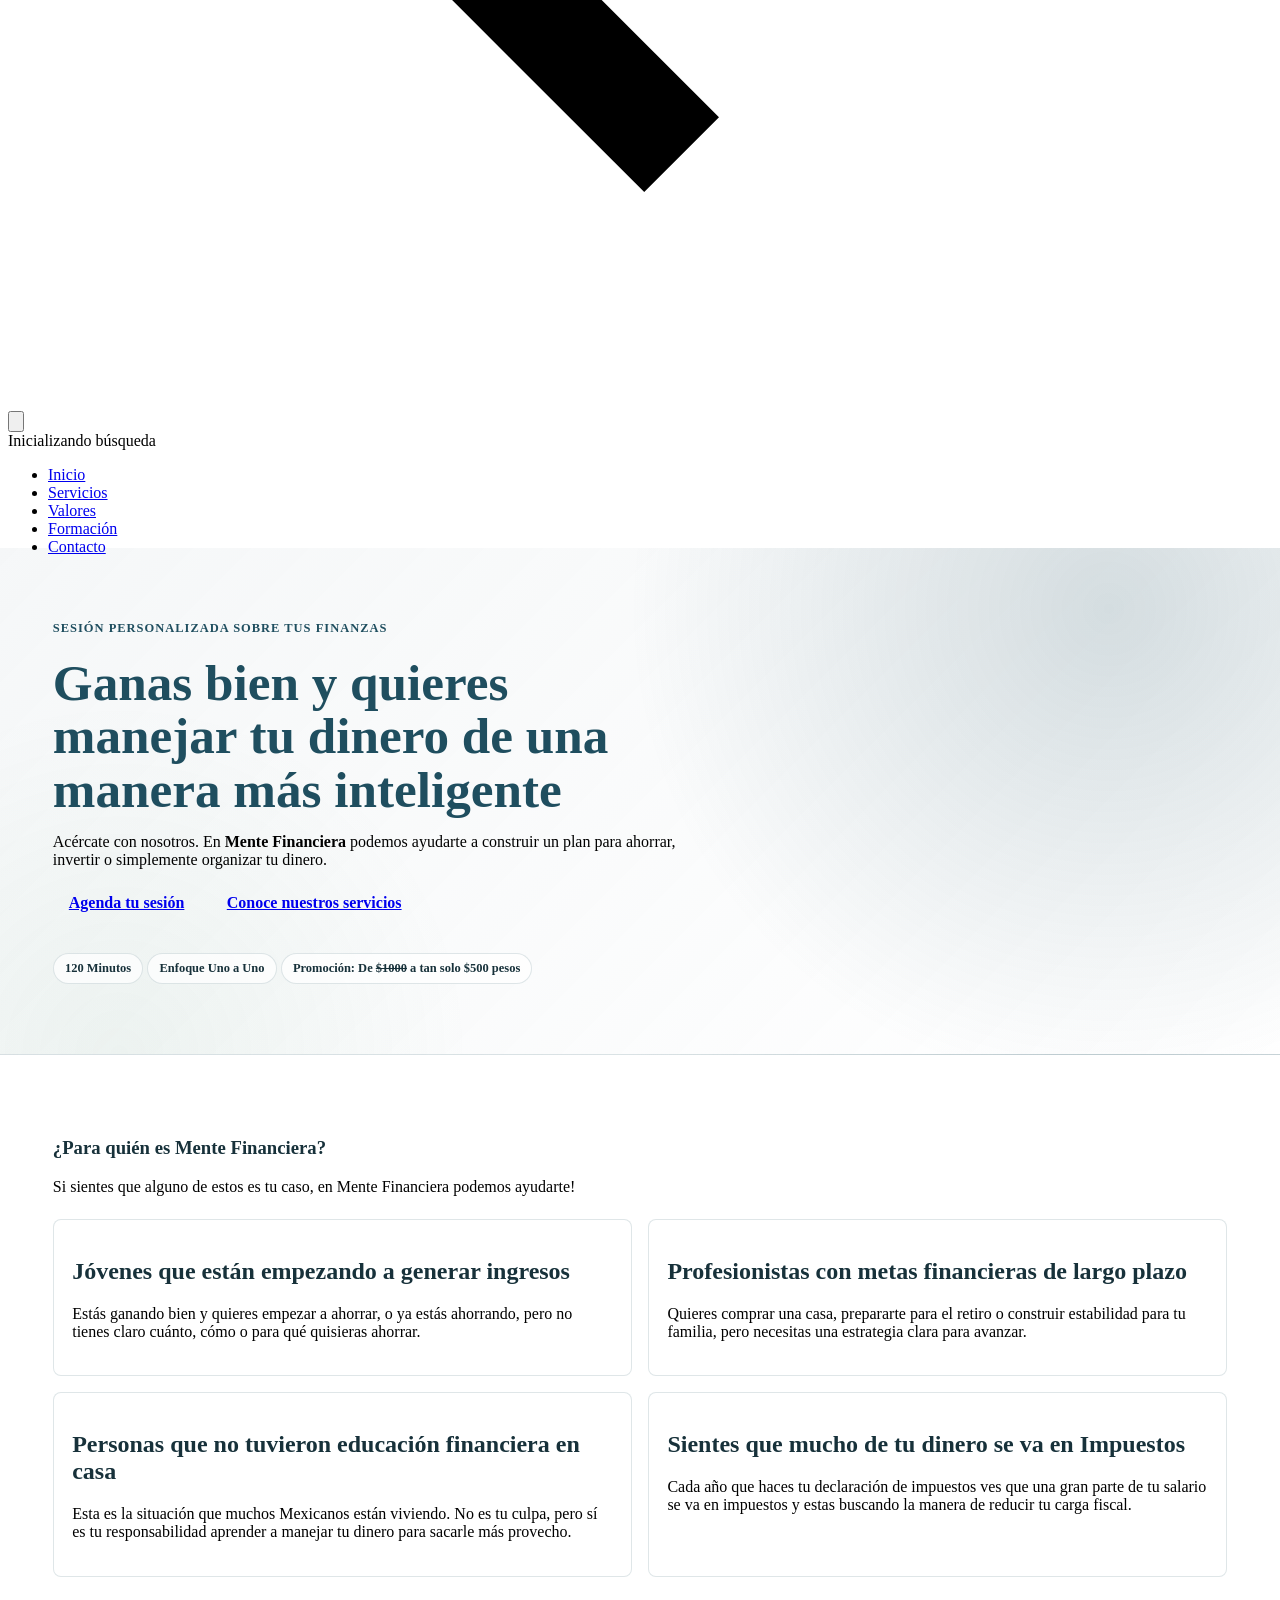
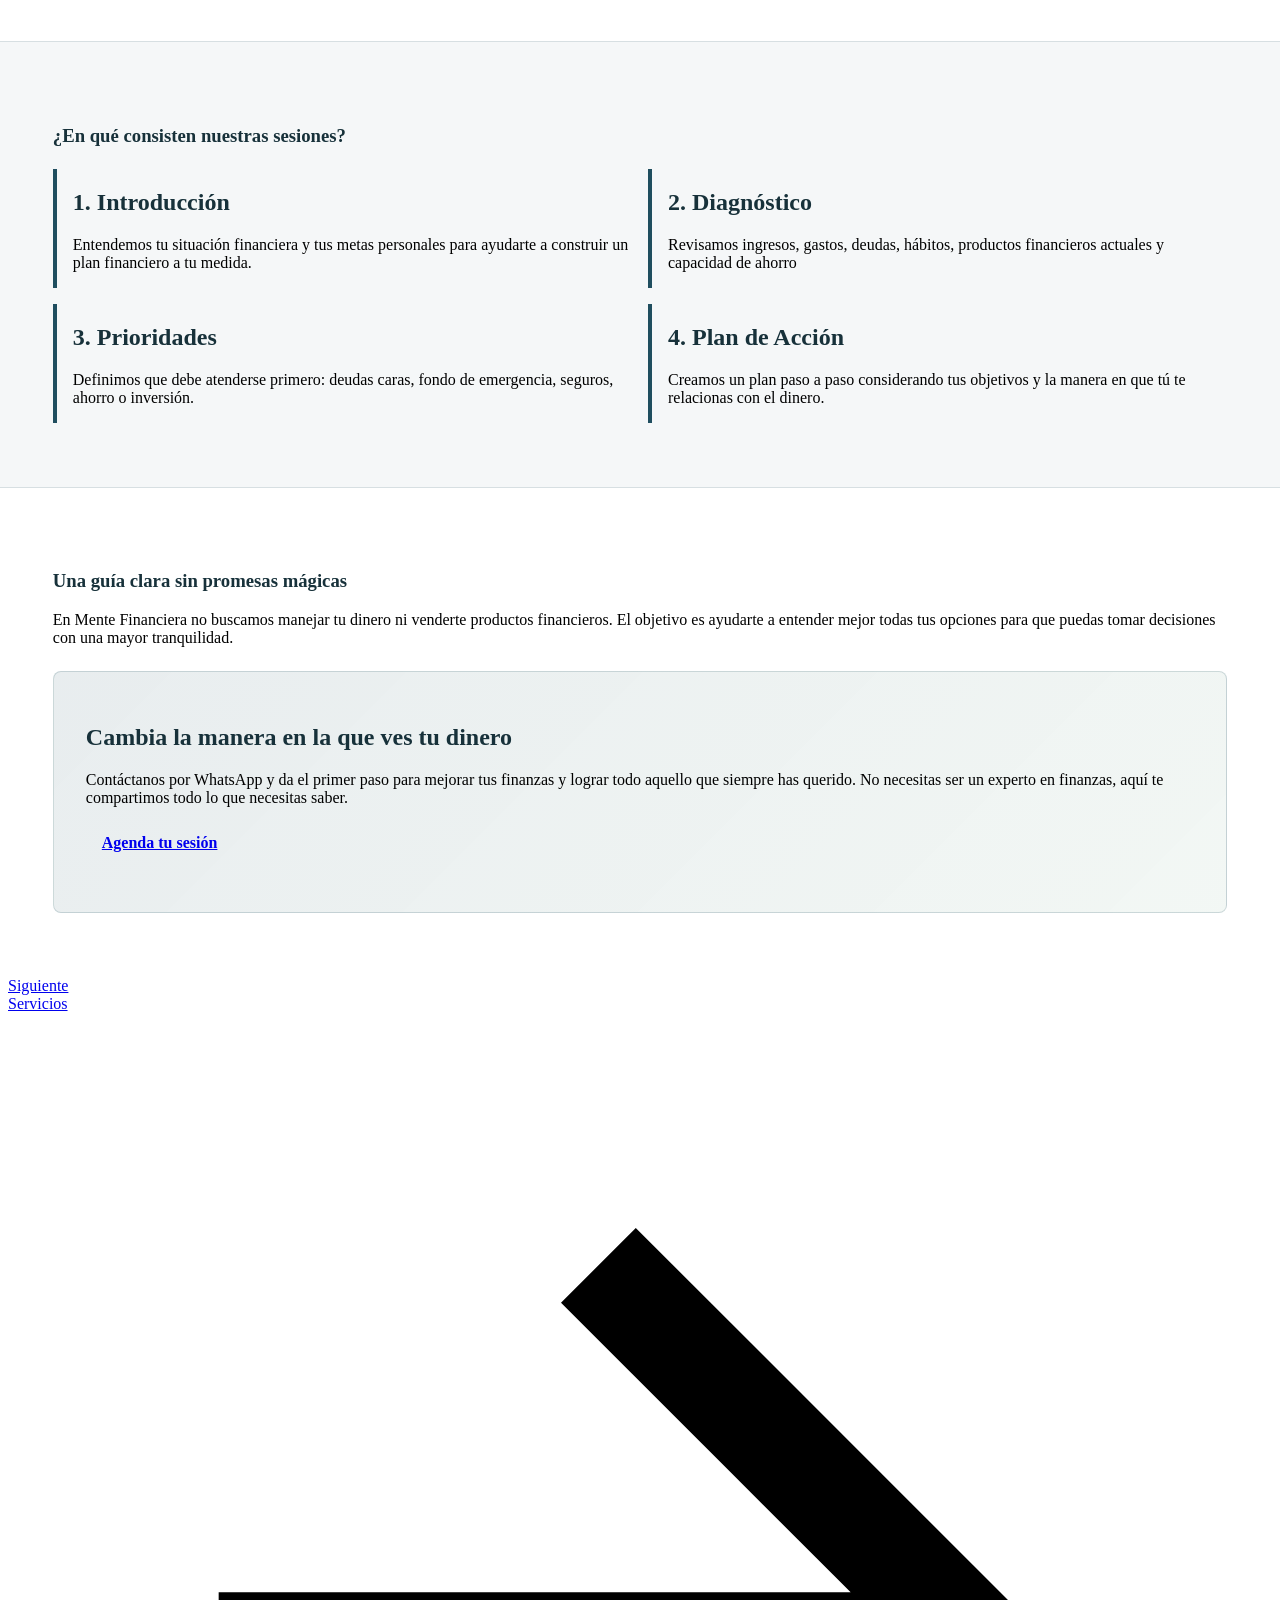
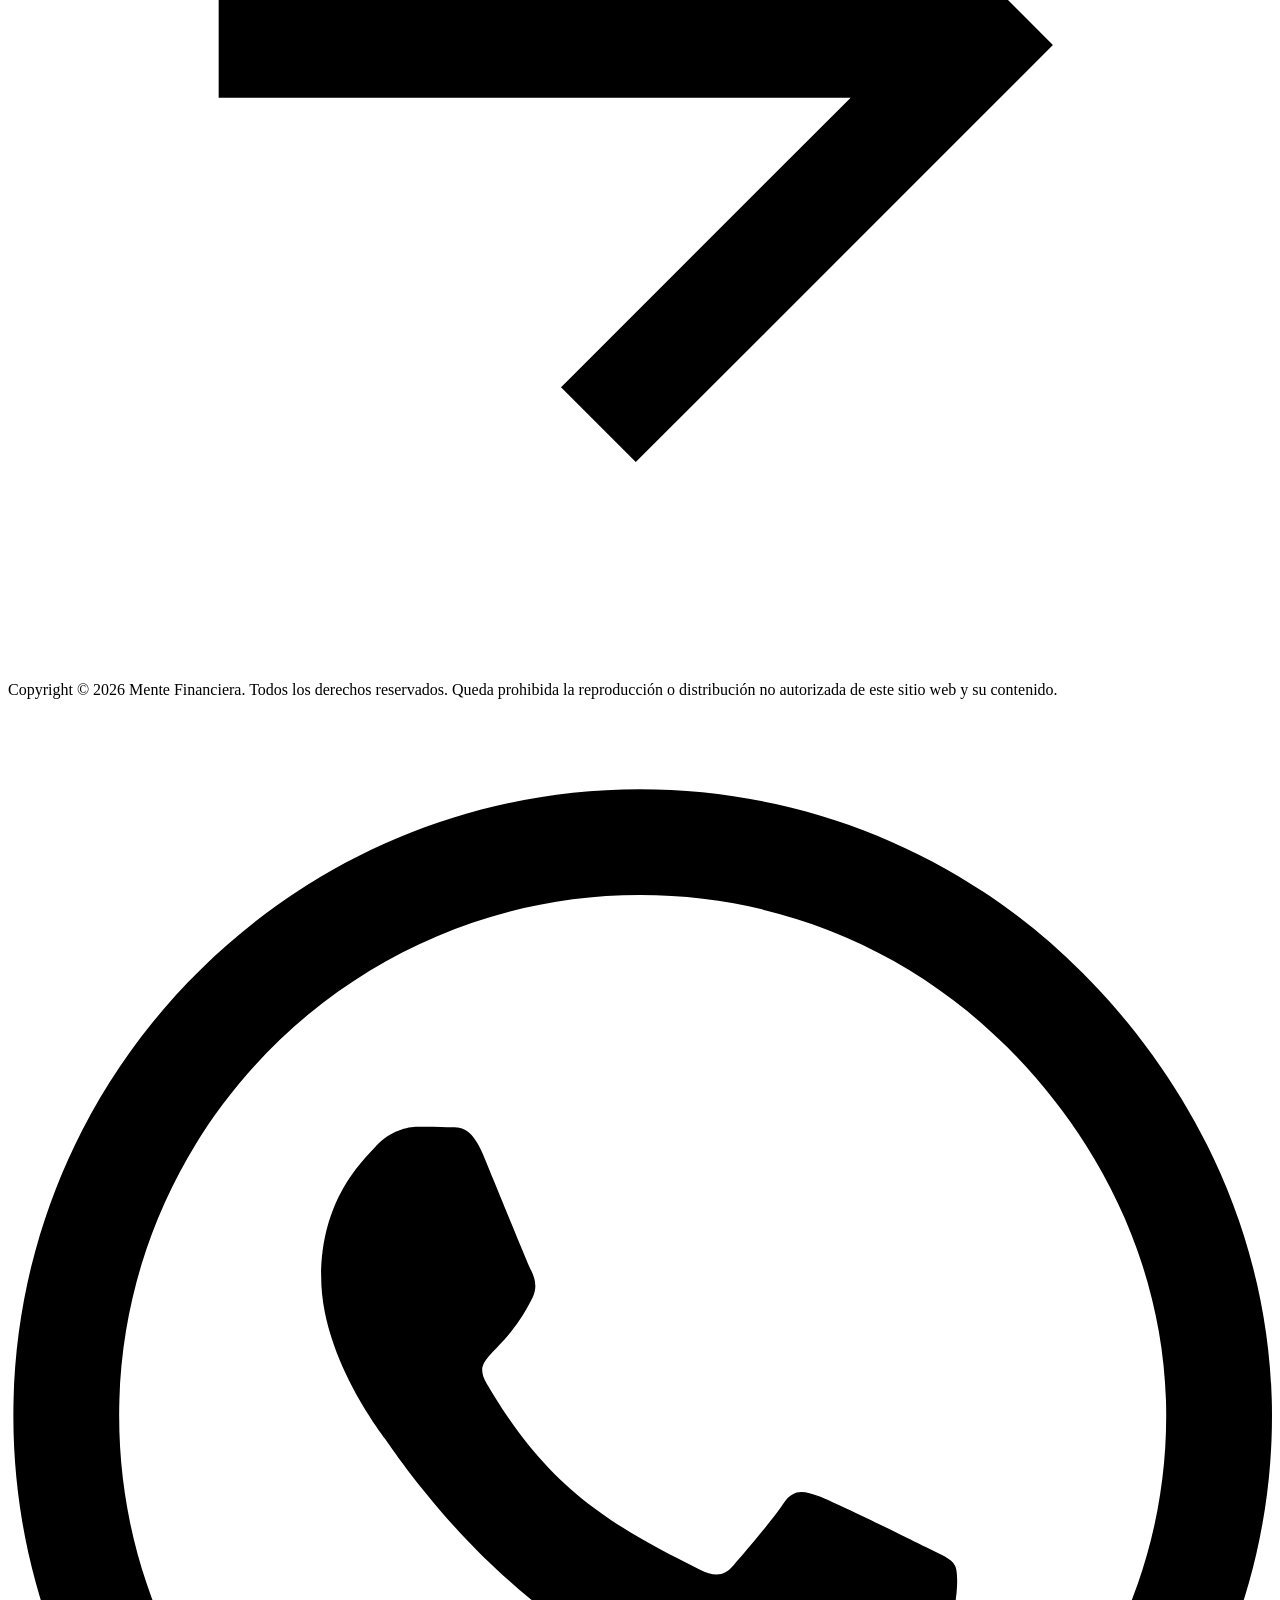
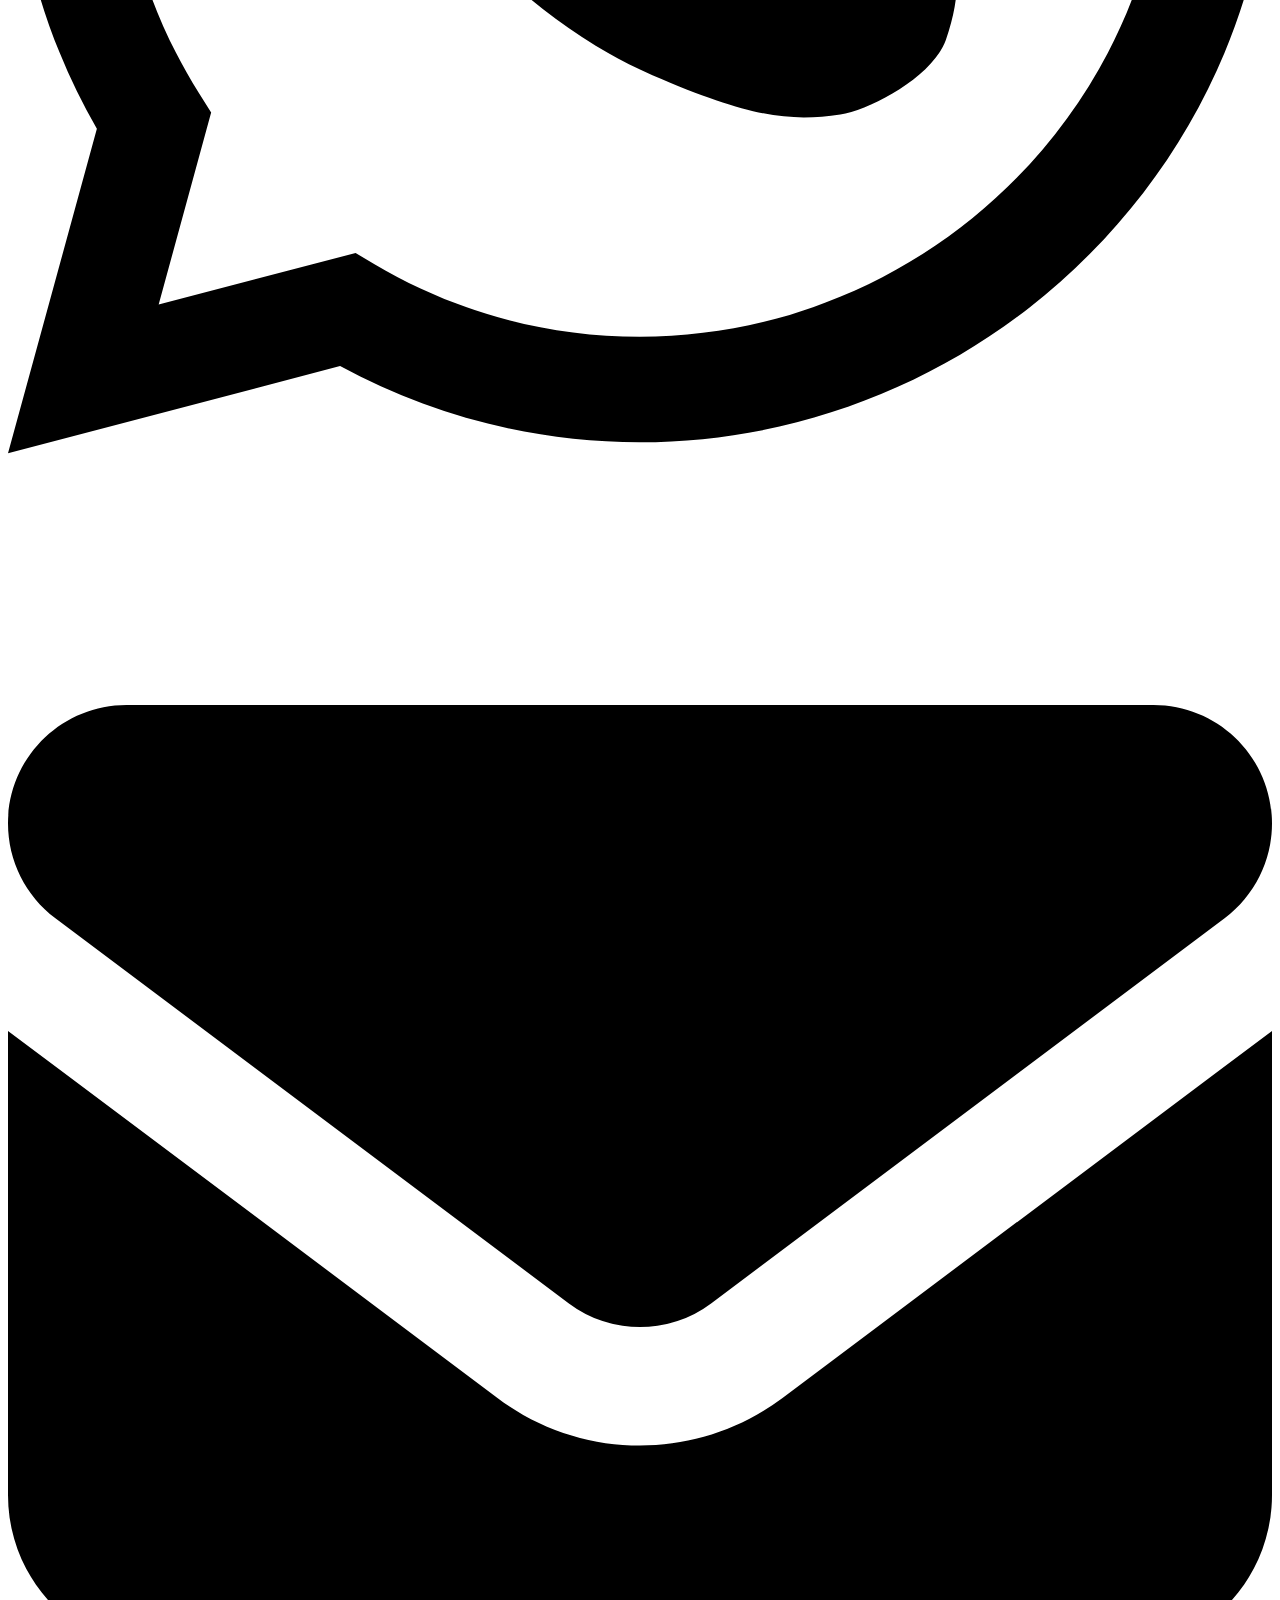
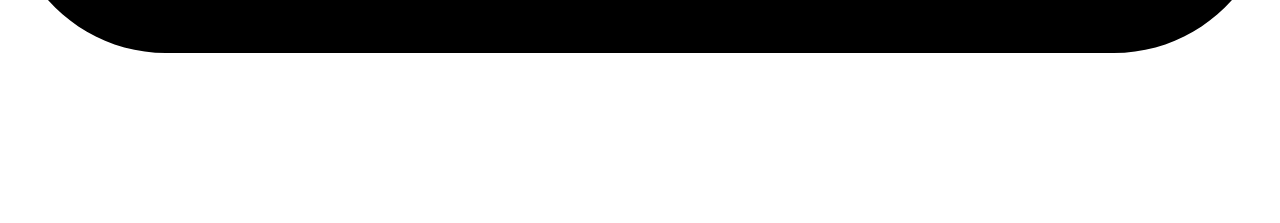
==== commit 2d092892: "Pagina de Prueba actualizada desde cf7eb10" ====
--- a/index.html
+++ b/index.html
@@ -78,7 +78,7 @@
     <div data-md-component="skip">
       
         
-        <a href="#ganas-bien-pero-no-sabes-en-que-se-te-va-el-dinero" class="md-skip">
+        <a href="#ganas-bien-y-quieres-manejar-tu-dinero-de-una-manera-mas-inteligente" class="md-skip">
           Saltar a contenido
         </a>
       
@@ -499,8 +499,8 @@
 <section class="mf-hero">
 <div class="mf-hero__content">
 <p><span class="mf-eyebrow">Sesión personalizada sobre tus finanzas</span></p>
-<h1 id="ganas-bien-pero-no-sabes-en-que-se-te-va-el-dinero">Ganas bien pero no sabes en qué se te va el dinero</h1>
-<p>En <strong>Mente Financiera</strong> te ayudamos a ordenar tus finanzas, entender tus prioridades y construir un plan de acción para alcanzar todas tus metas.</p>
+<h1 id="ganas-bien-y-quieres-manejar-tu-dinero-de-una-manera-mas-inteligente">Ganas bien y quieres manejar tu dinero de una manera más inteligente</h1>
+<p>Acércate con nosotros. En <strong>Mente Financiera</strong> podemos ayudarte a construir un plan para ahorrar, invertir o simplemente organizar tu dinero.</p>
 <p><a class="md-button" href="https://wa.me/528123905425?text=Hola%2C%20quiero%20agendar%20mi%20sesion%20sobre%20finanzas.">Agenda tu sesión</a>
 <a class="md-button" href="servicios/">Conoce nuestros servicios</a></p>
 <div class="mf-hero__meta">
@@ -516,7 +516,7 @@
 <div class="mf-grid mf-grid--four">
 <article class="mf-card">
 <h2 id="jovenes-que-estan-empezando-a-generar-ingresos"><strong>Jóvenes que están empezando a generar ingresos</strong></h2>
-<p>Estás ganando bien y quieres empezar a ahorrar, o ya estás ahorrando, pero no tienes claro cuánto, cómo o para qué hacerlo.</p>
+<p>Estás ganando bien y quieres empezar a ahorrar, o ya estás ahorrando, pero no tienes claro cuánto, cómo o para qué quisieras ahorrar.</p>
 </article>
 <article class="mf-card">
 <h2 id="profesionistas-con-metas-financieras-de-largo-plazo"><strong>Profesionistas con metas financieras de largo plazo</strong></h2>
@@ -524,7 +524,7 @@
 </article>
 <article class="mf-card">
 <h2 id="personas-que-no-tuvieron-educacion-financiera-en-casa"><strong>Personas que no tuvieron educación financiera en casa</strong></h2>
-<p>Esta es la situación que muchos Mexicanos están viviendo. No es tu culpa, pero sí es tu responsabilidad aprender a manejar tu dinero de manera más inteligente.</p>
+<p>Esta es la situación que muchos Mexicanos están viviendo. No es tu culpa, pero sí es tu responsabilidad aprender a manejar tu dinero para sacarle más provecho.</p>
 </article>
 <article class="mf-card">
 <h2 id="sientes-que-mucho-de-tu-dinero-se-va-en-impuestos"><strong>Sientes que mucho de tu dinero se va en Impuestos</strong></h2>
@@ -536,20 +536,20 @@
 <h1 id="en-que-consisten-nuestras-sesiones">¿En qué consisten nuestras sesiones?</h1>
 <div class="mf-steps">
 <div>
-<h3 id="1-diagnostico">1. Diagnóstico</h3>
-<p>Revisamos ingresos, gastos, deudas, hábitos, productos financieros actuales y capacidad de ahorro.</p>
+<h2 id="1-introduccion"><strong>1. Introducción</strong></h2>
+<p>Entendemos tu situación financiera y tus metas personales para ayudarte a construir un plan financiero a tu medida.</p>
 </div>
 <div>
-<h3 id="2-orden-de-prioridades">2. Orden de prioridades</h3>
+<h2 id="2-diagnostico"><strong>2. Diagnóstico</strong></h2>
+<p>Revisamos ingresos, gastos, deudas, hábitos, productos financieros actuales y capacidad de ahorro</p>
+</div>
+<div>
+<h2 id="3-prioridades"><strong>3. Prioridades</strong></h2>
 <p>Definimos que debe atenderse primero: deudas caras, fondo de emergencia, seguros, ahorro o inversión.</p>
 </div>
 <div>
-<h3 id="3-criterios-para-decidir">3. Criterios para decidir</h3>
-<p>Conversamos sobre instrumentos como Cetes, cuentas de alto rendimiento, ETFs, Afore, PPRs y otros conceptos relevantes para tu caso.</p>
-</div>
-<div>
-<h3 id="4-plan-de-accion">4. Plan de acción</h3>
-<p>Sales con pasos concretos para ordenar tu dinero y avanzar hacia tus metas financieras.</p>
+<h2 id="4-plan-de-accion"><strong>4. Plan de Acción</strong></h2>
+<p>Creamos un plan paso a paso considerando tus objetivos y la manera en que tú te relacionas con el dinero.</p>
 </div>
 </div>
 </section>
@@ -557,8 +557,8 @@
 <h1 id="una-guia-clara-sin-promesas-magicas">Una guía clara sin promesas mágicas</h1>
 <p>En Mente Financiera no buscamos manejar tu dinero ni venderte productos financieros. El objetivo es ayudarte a entender mejor todas tus opciones para que puedas tomar decisiones con una mayor tranquilidad.</p>
 <div class="mf-callout">
-<h3 id="promocion-de-1000-a-tan-solo-500-pesos"><strong>Promoción</strong>: De <del>$1000</del> a tan solo <strong>$500</strong> pesos.</h3>
-<p>Contáctanos por WhatsApp para confirmar si Mente Financiera es para ti.</p>
+<h2 id="cambia-la-manera-en-la-que-ves-tu-dinero"><strong>Cambia la manera en la que ves tu dinero</strong></h2>
+<p>Contáctanos por WhatsApp y da el primer paso para mejorar tus finanzas y lograr todo aquello que siempre has querido. No necesitas ser un experto en finanzas, aquí te compartimos todo lo que necesitas saber.</p>
 <p><a class="md-button" href="https://wa.me/528123905425?text=Hola%2C%20quiero%20agendar%20mi%20sesion%20sobre%20finanzas.">Agenda tu sesión</a></p>
 </div>
 </section>
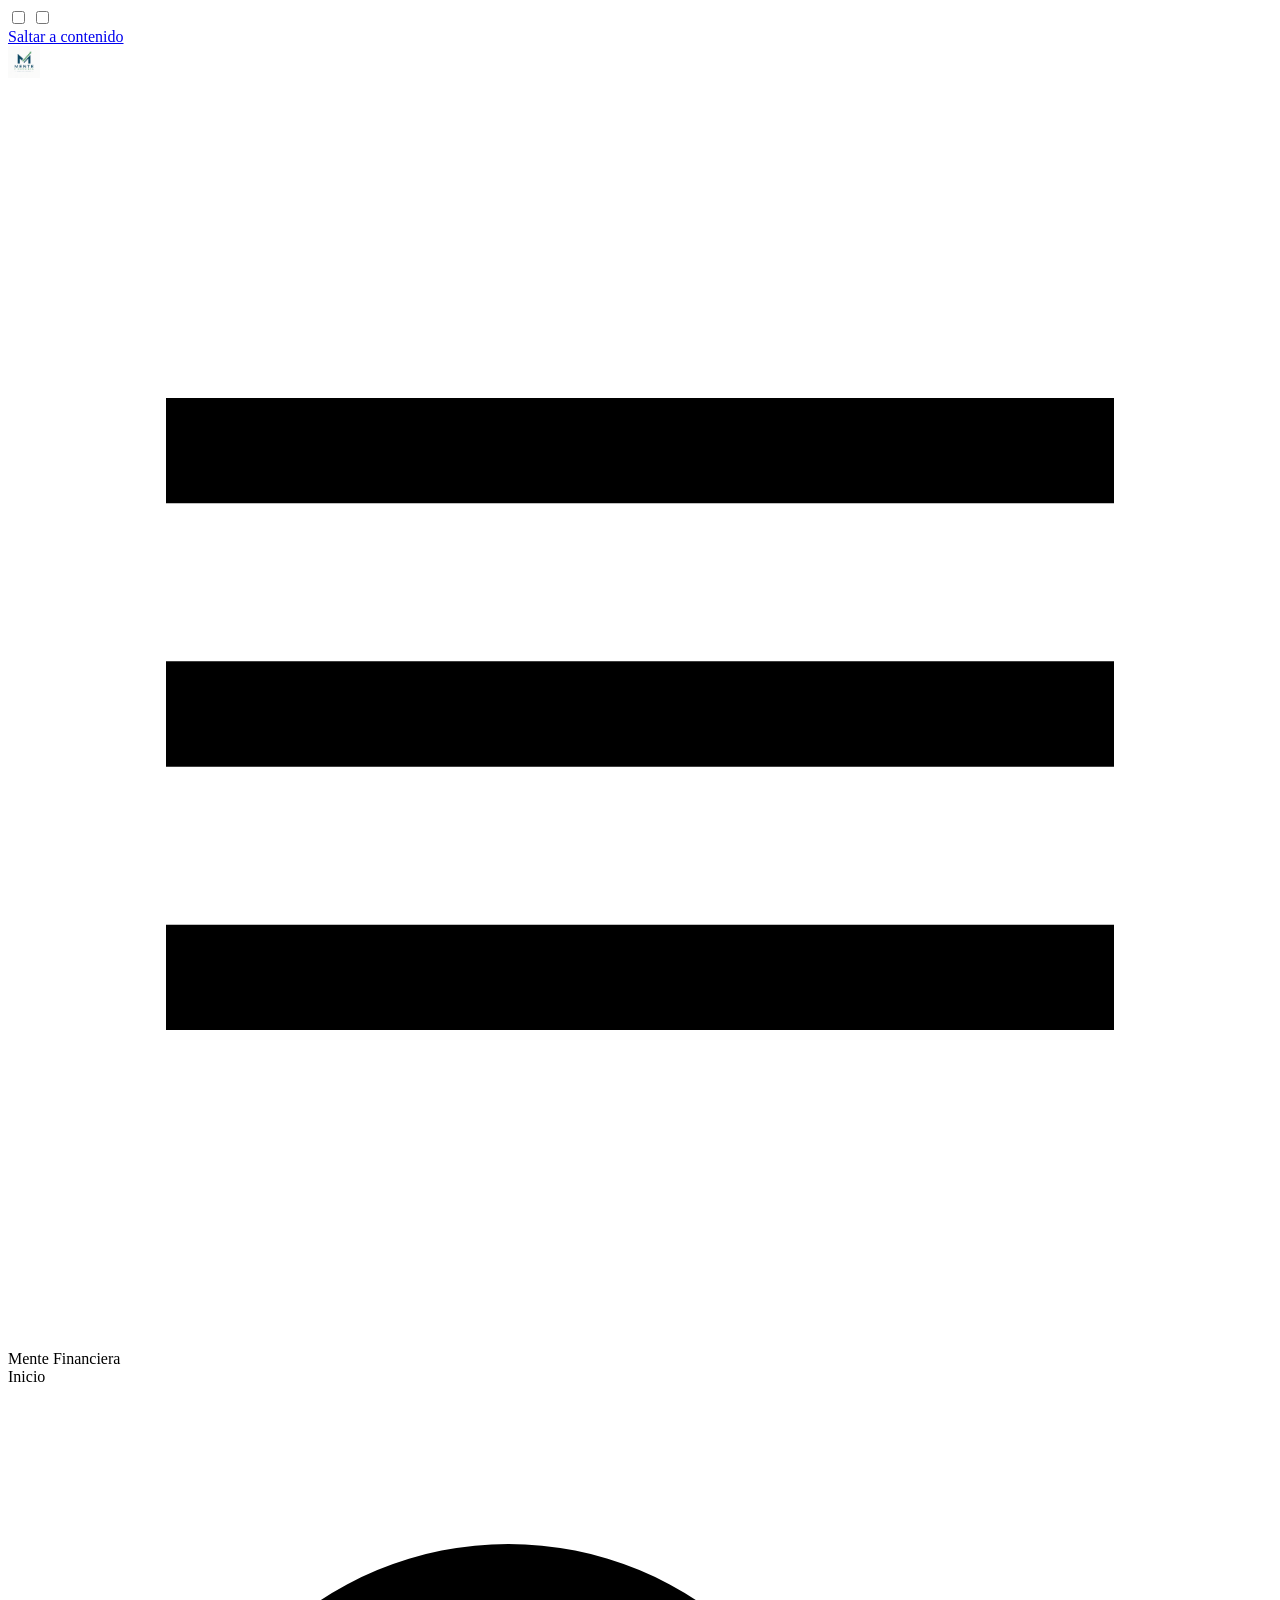
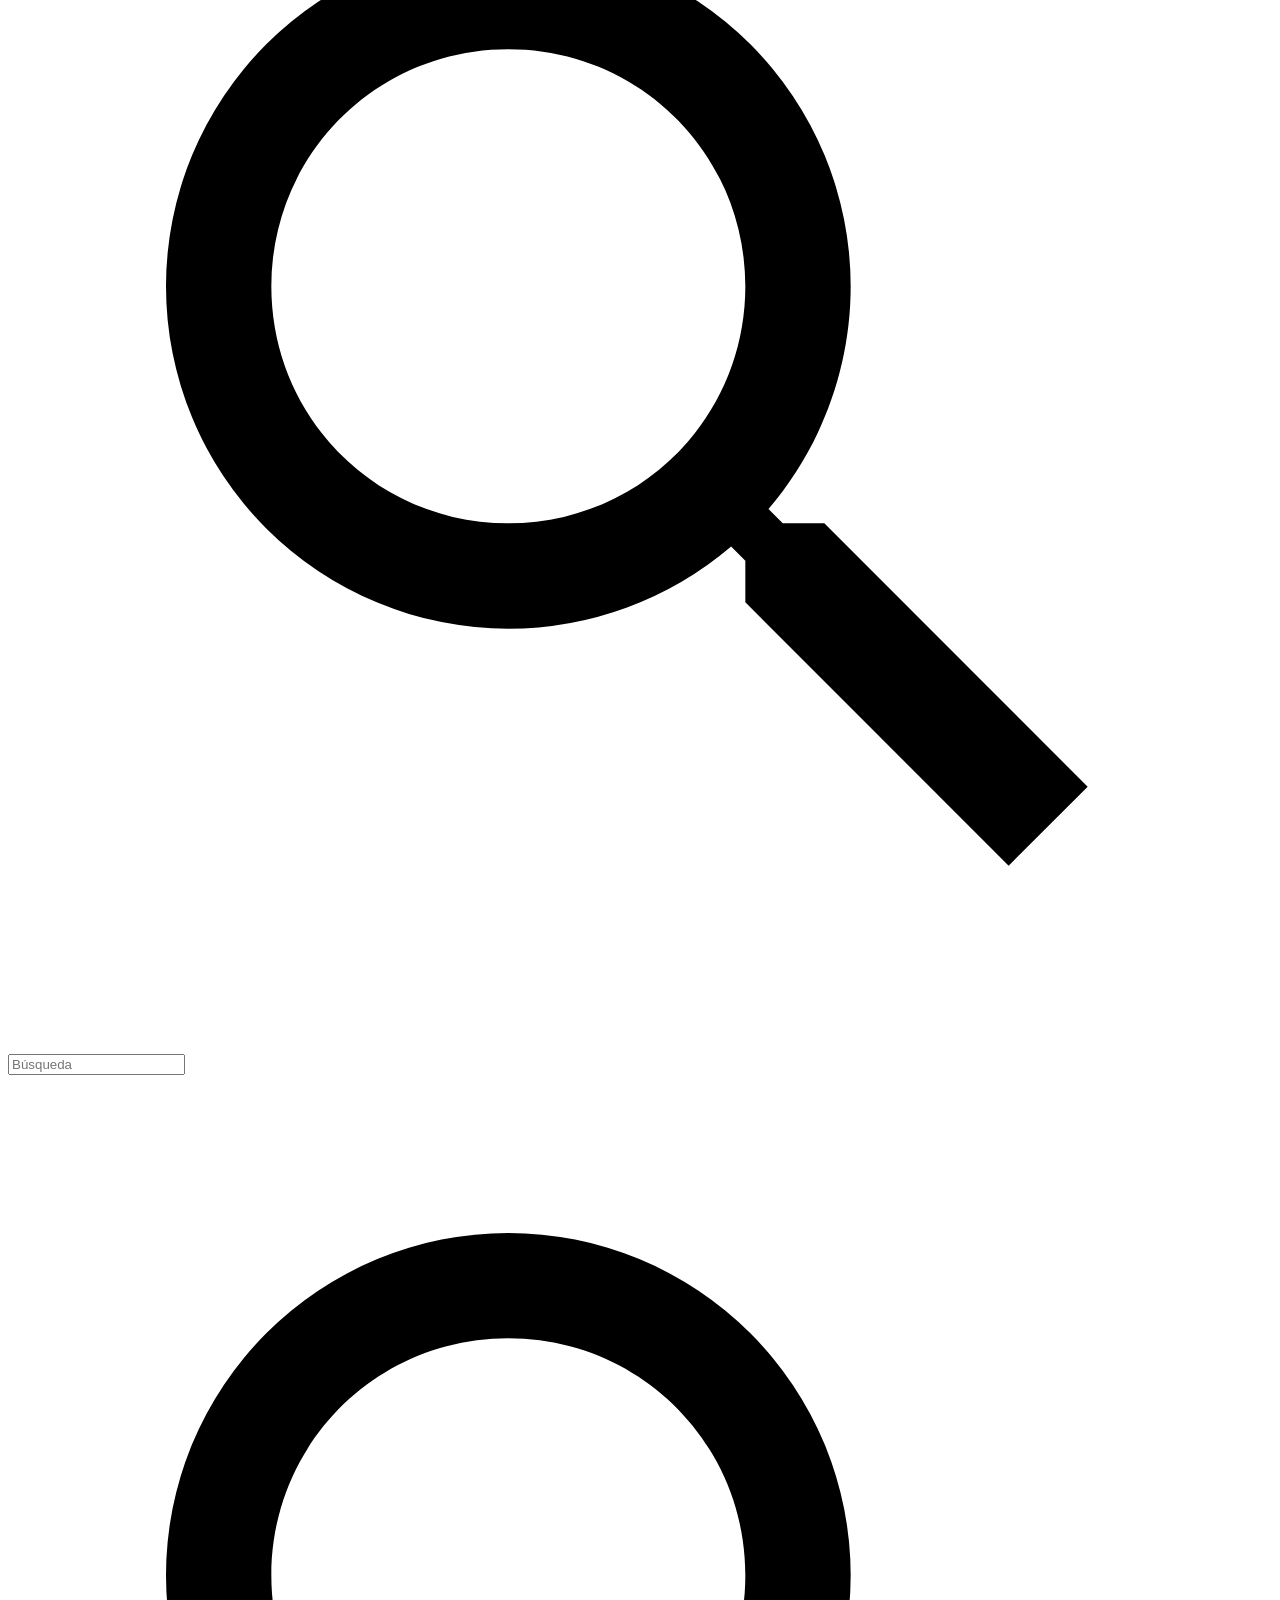
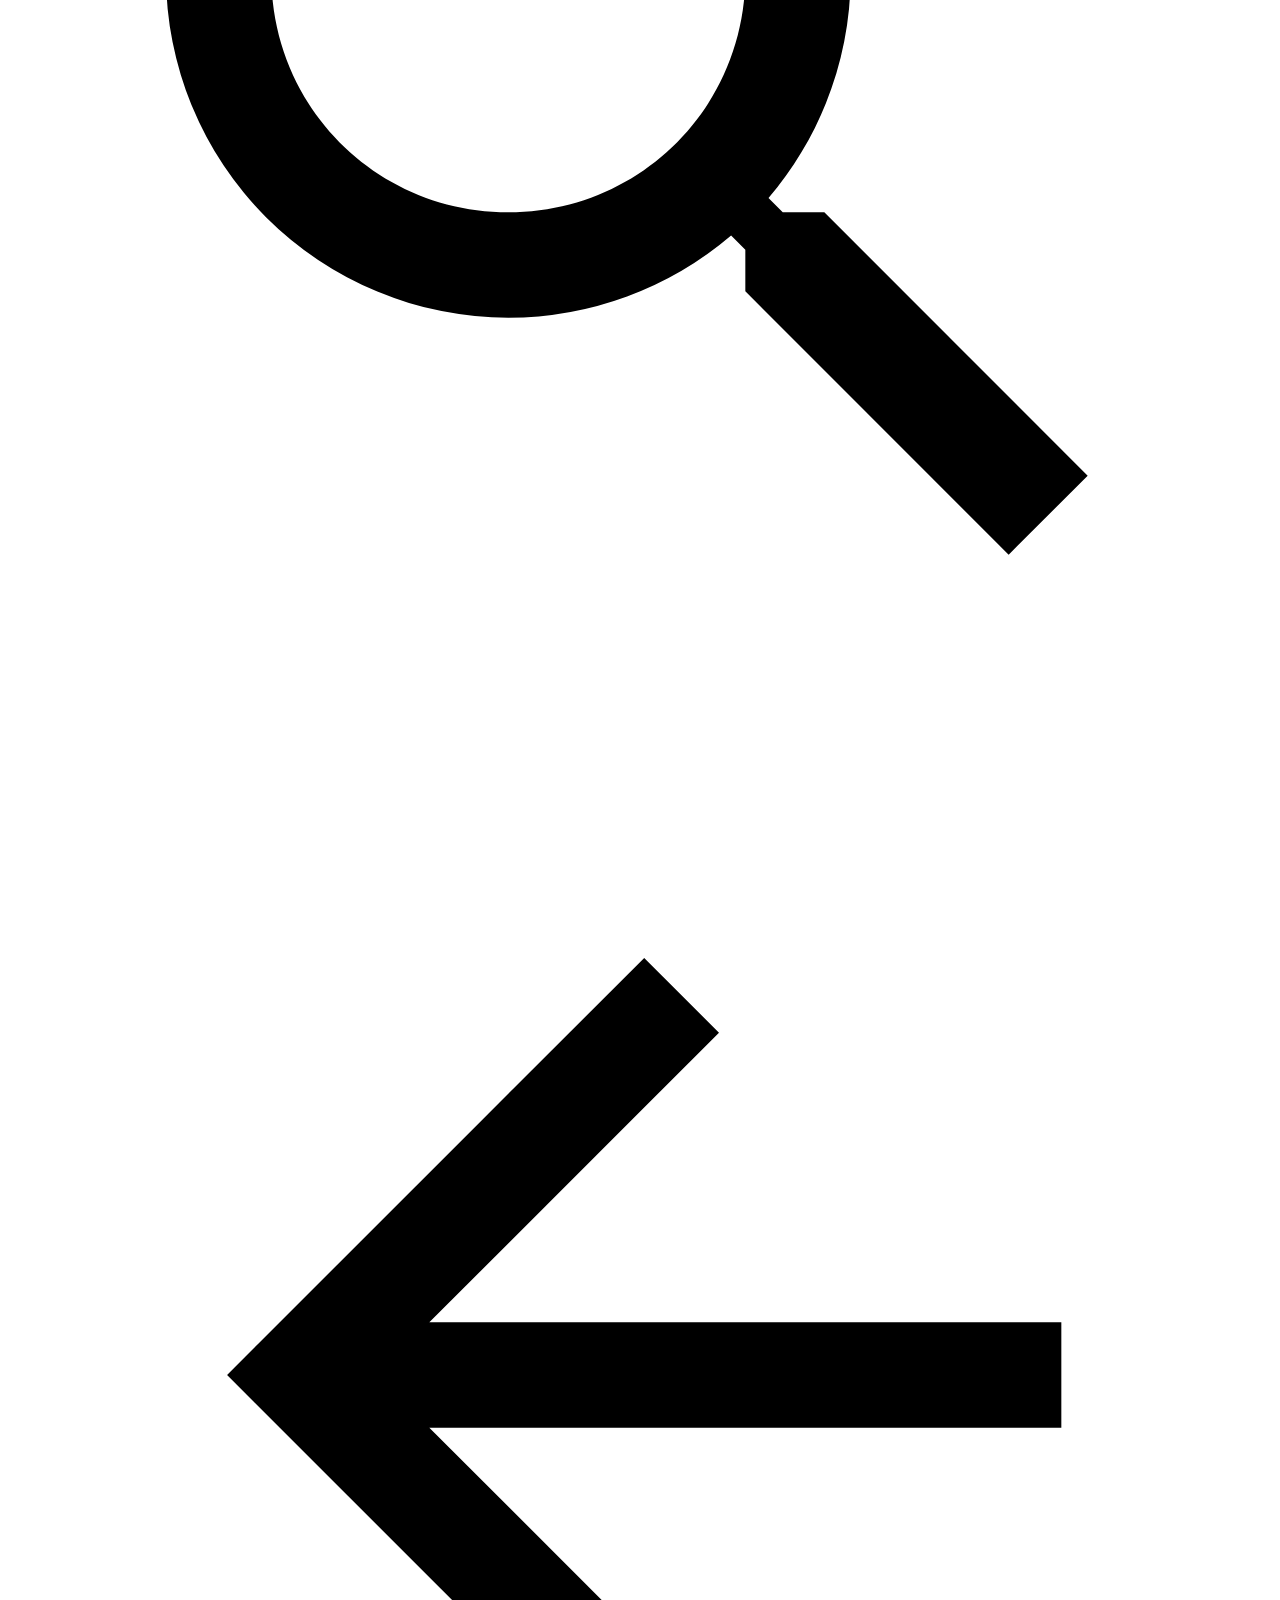
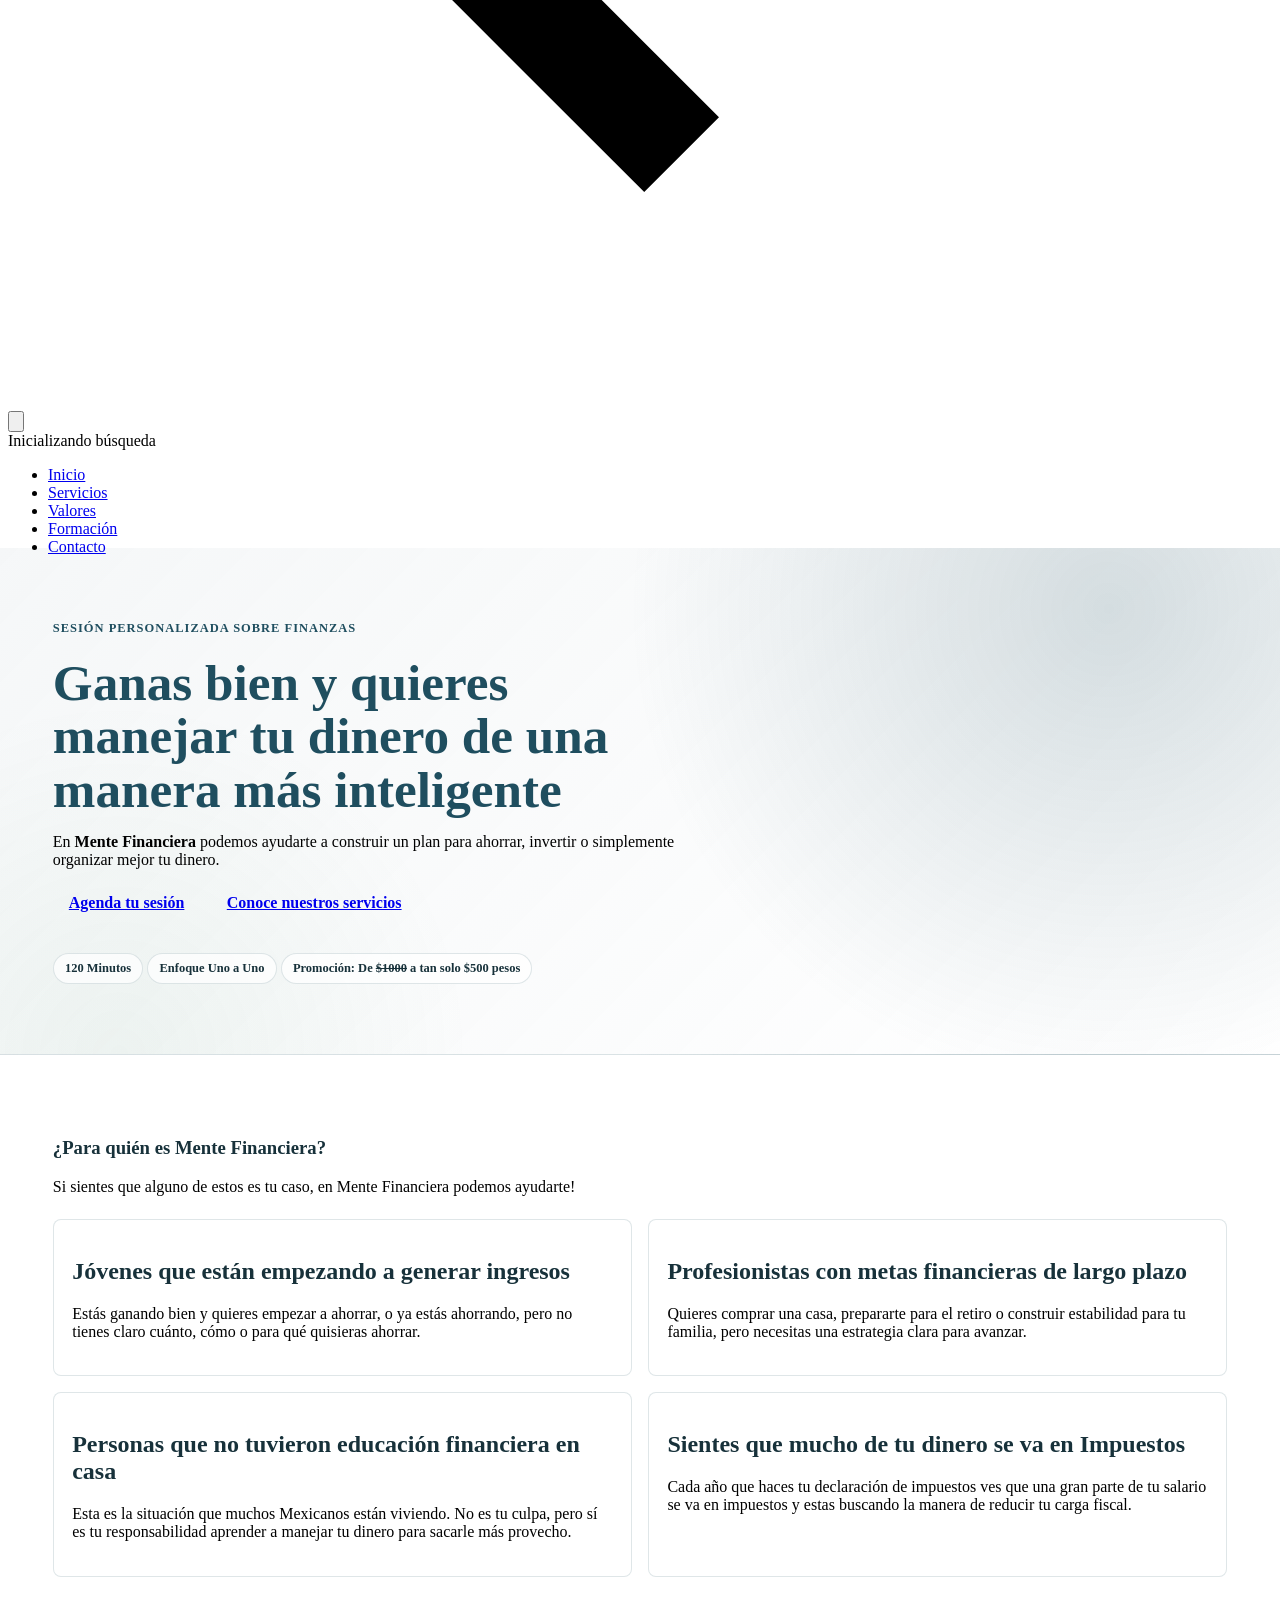
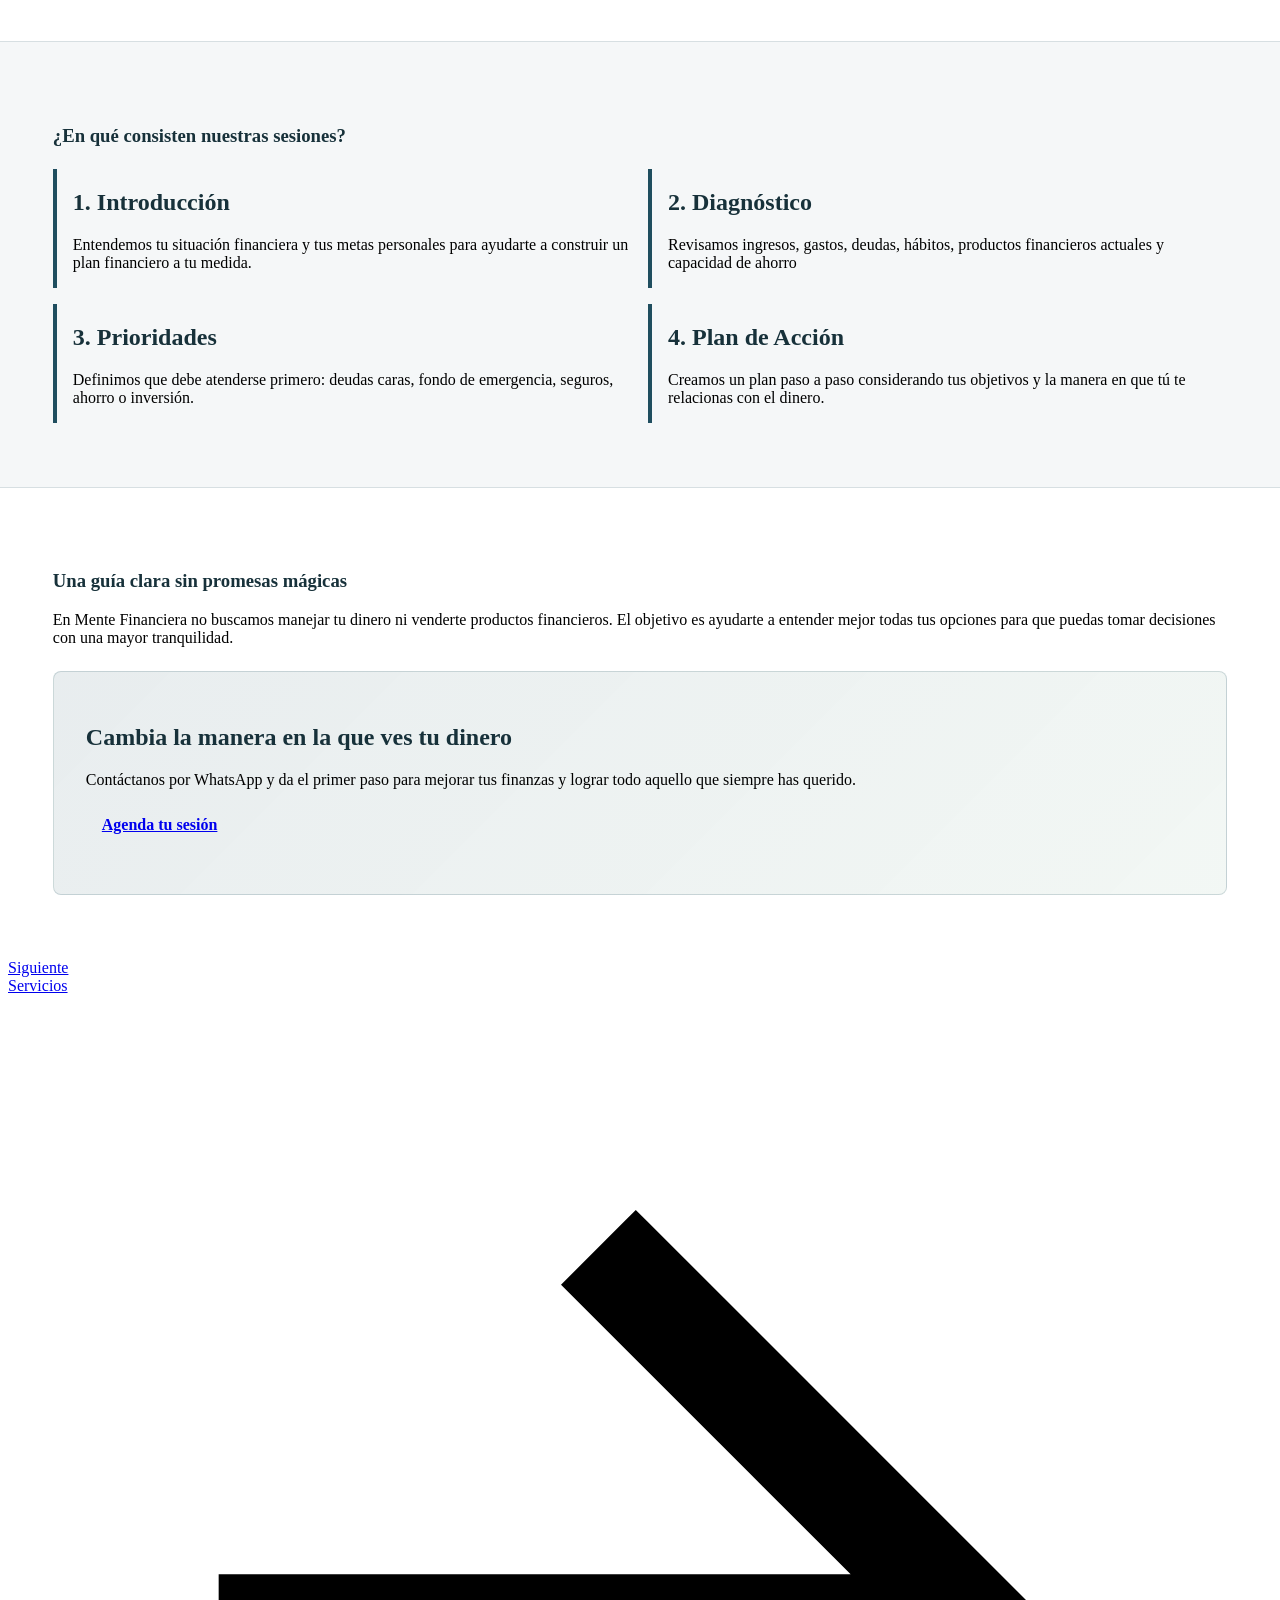
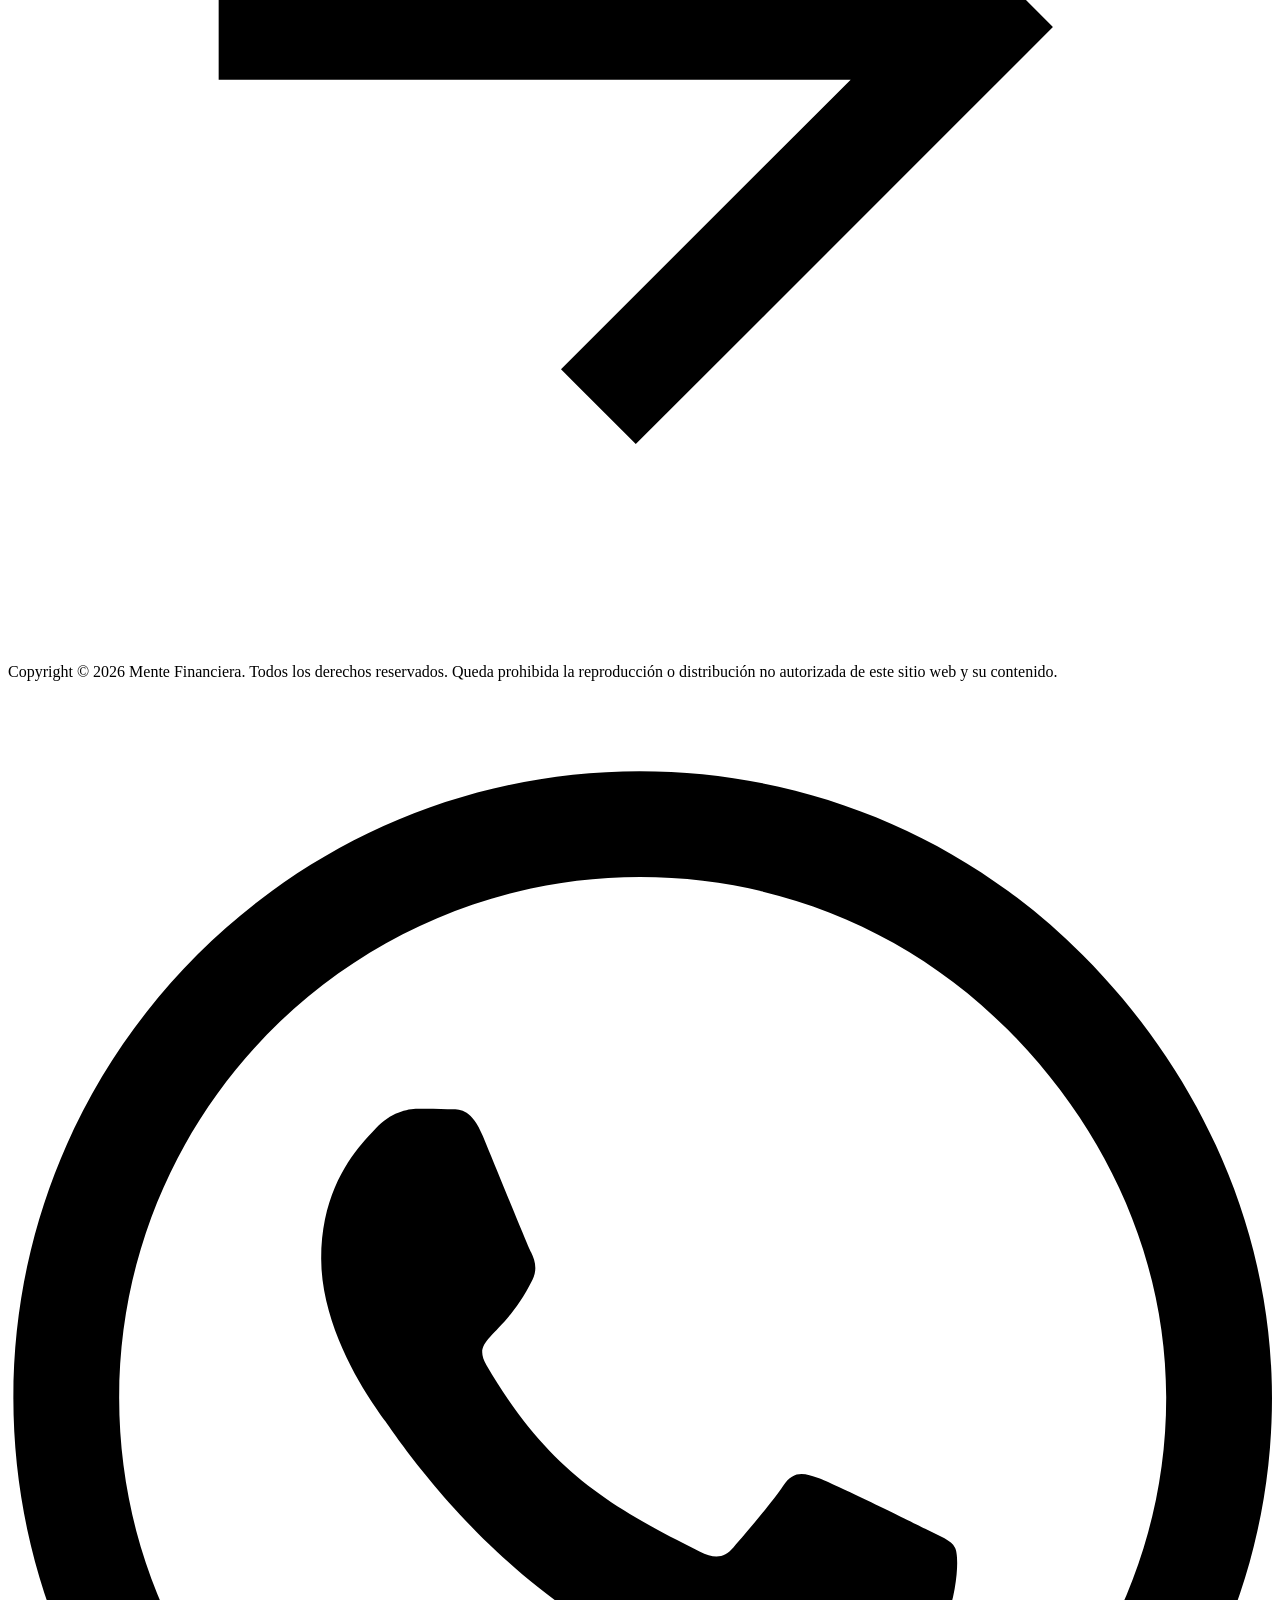
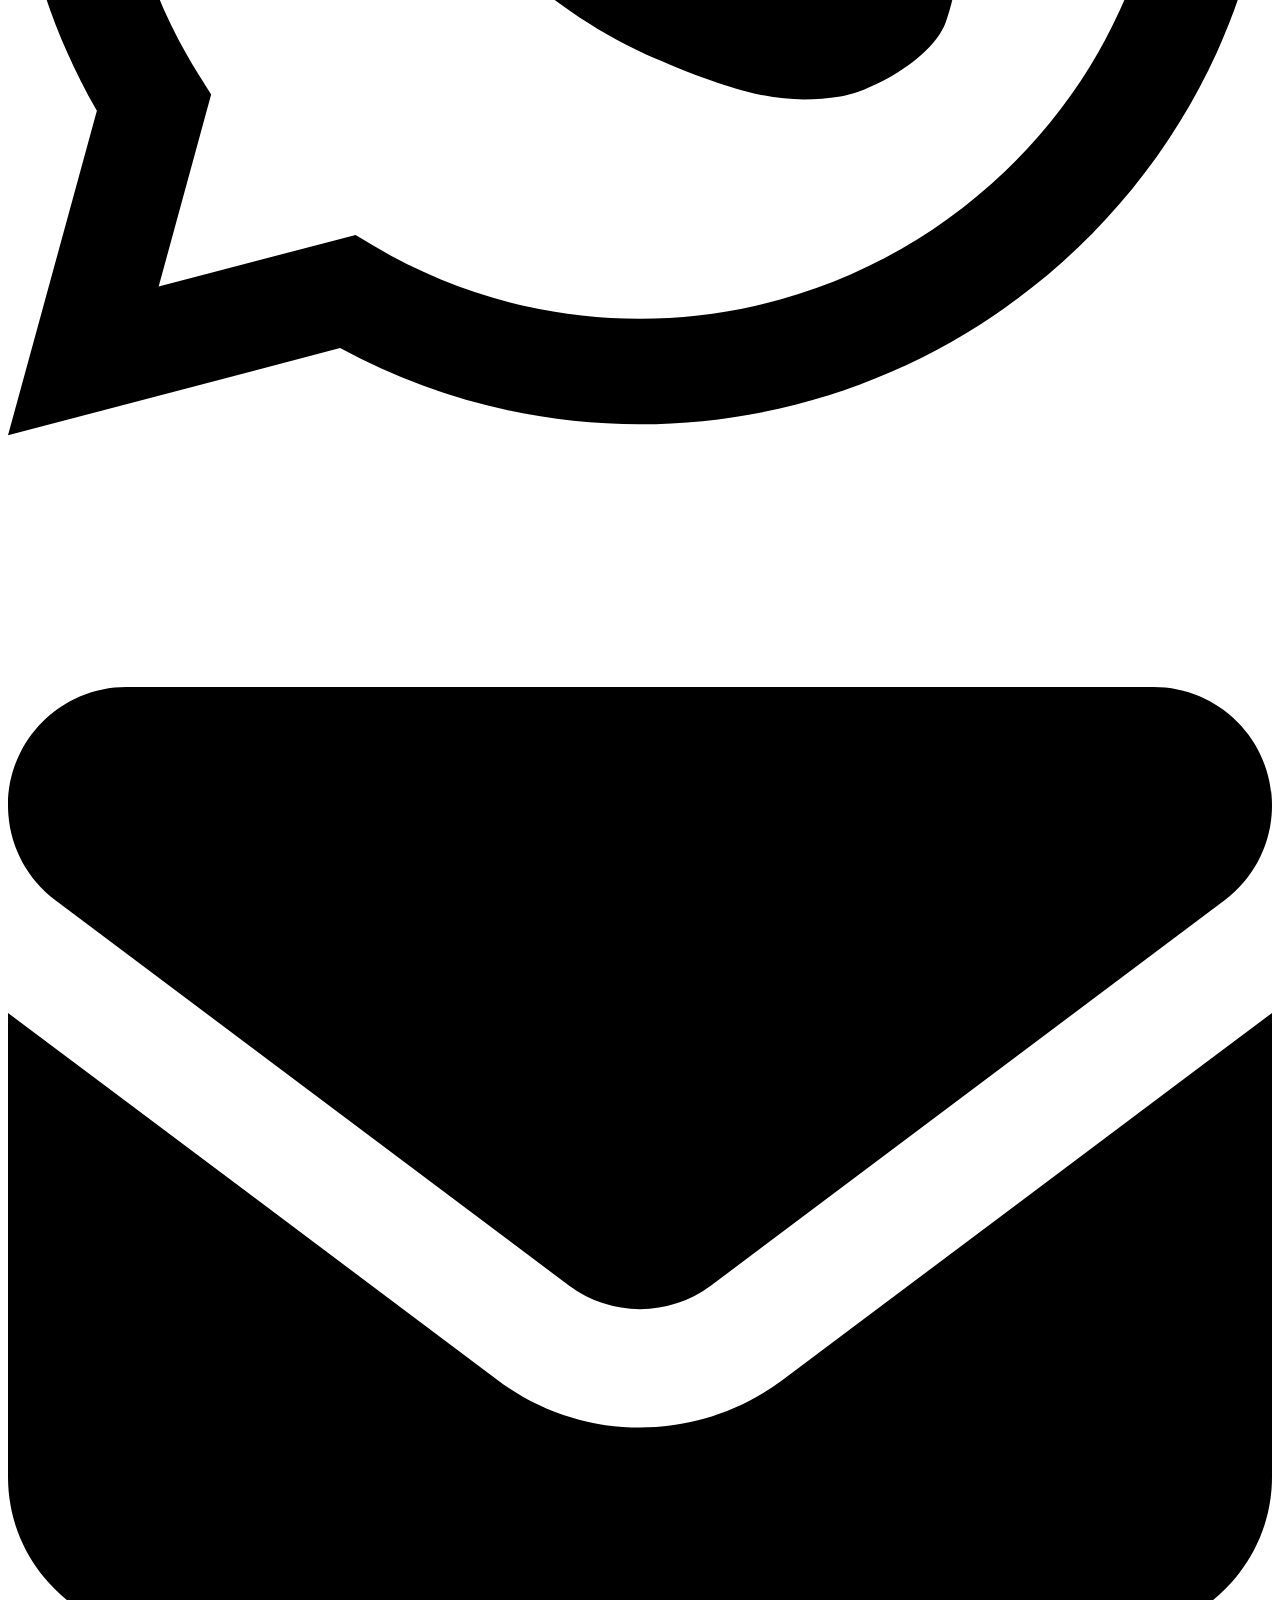
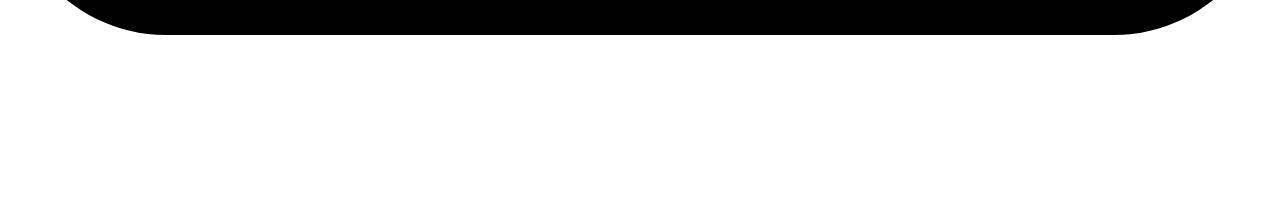
==== commit 4dfdda53: "Pagina de Prueba actualizada desde 8620e1b" ====
--- a/index.html
+++ b/index.html
@@ -498,9 +498,9 @@
 <!-- markdownlint-disable MD033 MD041 -->
 <section class="mf-hero">
 <div class="mf-hero__content">
-<p><span class="mf-eyebrow">Sesión personalizada sobre tus finanzas</span></p>
+<p><span class="mf-eyebrow">Sesión personalizada sobre finanzas</span></p>
 <h1 id="ganas-bien-y-quieres-manejar-tu-dinero-de-una-manera-mas-inteligente">Ganas bien y quieres manejar tu dinero de una manera más inteligente</h1>
-<p>Acércate con nosotros. En <strong>Mente Financiera</strong> podemos ayudarte a construir un plan para ahorrar, invertir o simplemente organizar tu dinero.</p>
+<p>En <strong>Mente Financiera</strong> podemos ayudarte a construir un plan para ahorrar, invertir o simplemente organizar mejor tu dinero.</p>
 <p><a class="md-button" href="https://wa.me/528123905425?text=Hola%2C%20quiero%20agendar%20mi%20sesion%20sobre%20finanzas.">Agenda tu sesión</a>
 <a class="md-button" href="servicios/">Conoce nuestros servicios</a></p>
 <div class="mf-hero__meta">
@@ -558,7 +558,7 @@
 <p>En Mente Financiera no buscamos manejar tu dinero ni venderte productos financieros. El objetivo es ayudarte a entender mejor todas tus opciones para que puedas tomar decisiones con una mayor tranquilidad.</p>
 <div class="mf-callout">
 <h2 id="cambia-la-manera-en-la-que-ves-tu-dinero"><strong>Cambia la manera en la que ves tu dinero</strong></h2>
-<p>Contáctanos por WhatsApp y da el primer paso para mejorar tus finanzas y lograr todo aquello que siempre has querido. No necesitas ser un experto en finanzas, aquí te compartimos todo lo que necesitas saber.</p>
+<p>Contáctanos por WhatsApp y da el primer paso para mejorar tus finanzas y lograr todo aquello que siempre has querido.</p>
 <p><a class="md-button" href="https://wa.me/528123905425?text=Hola%2C%20quiero%20agendar%20mi%20sesion%20sobre%20finanzas.">Agenda tu sesión</a></p>
 </div>
 </section>
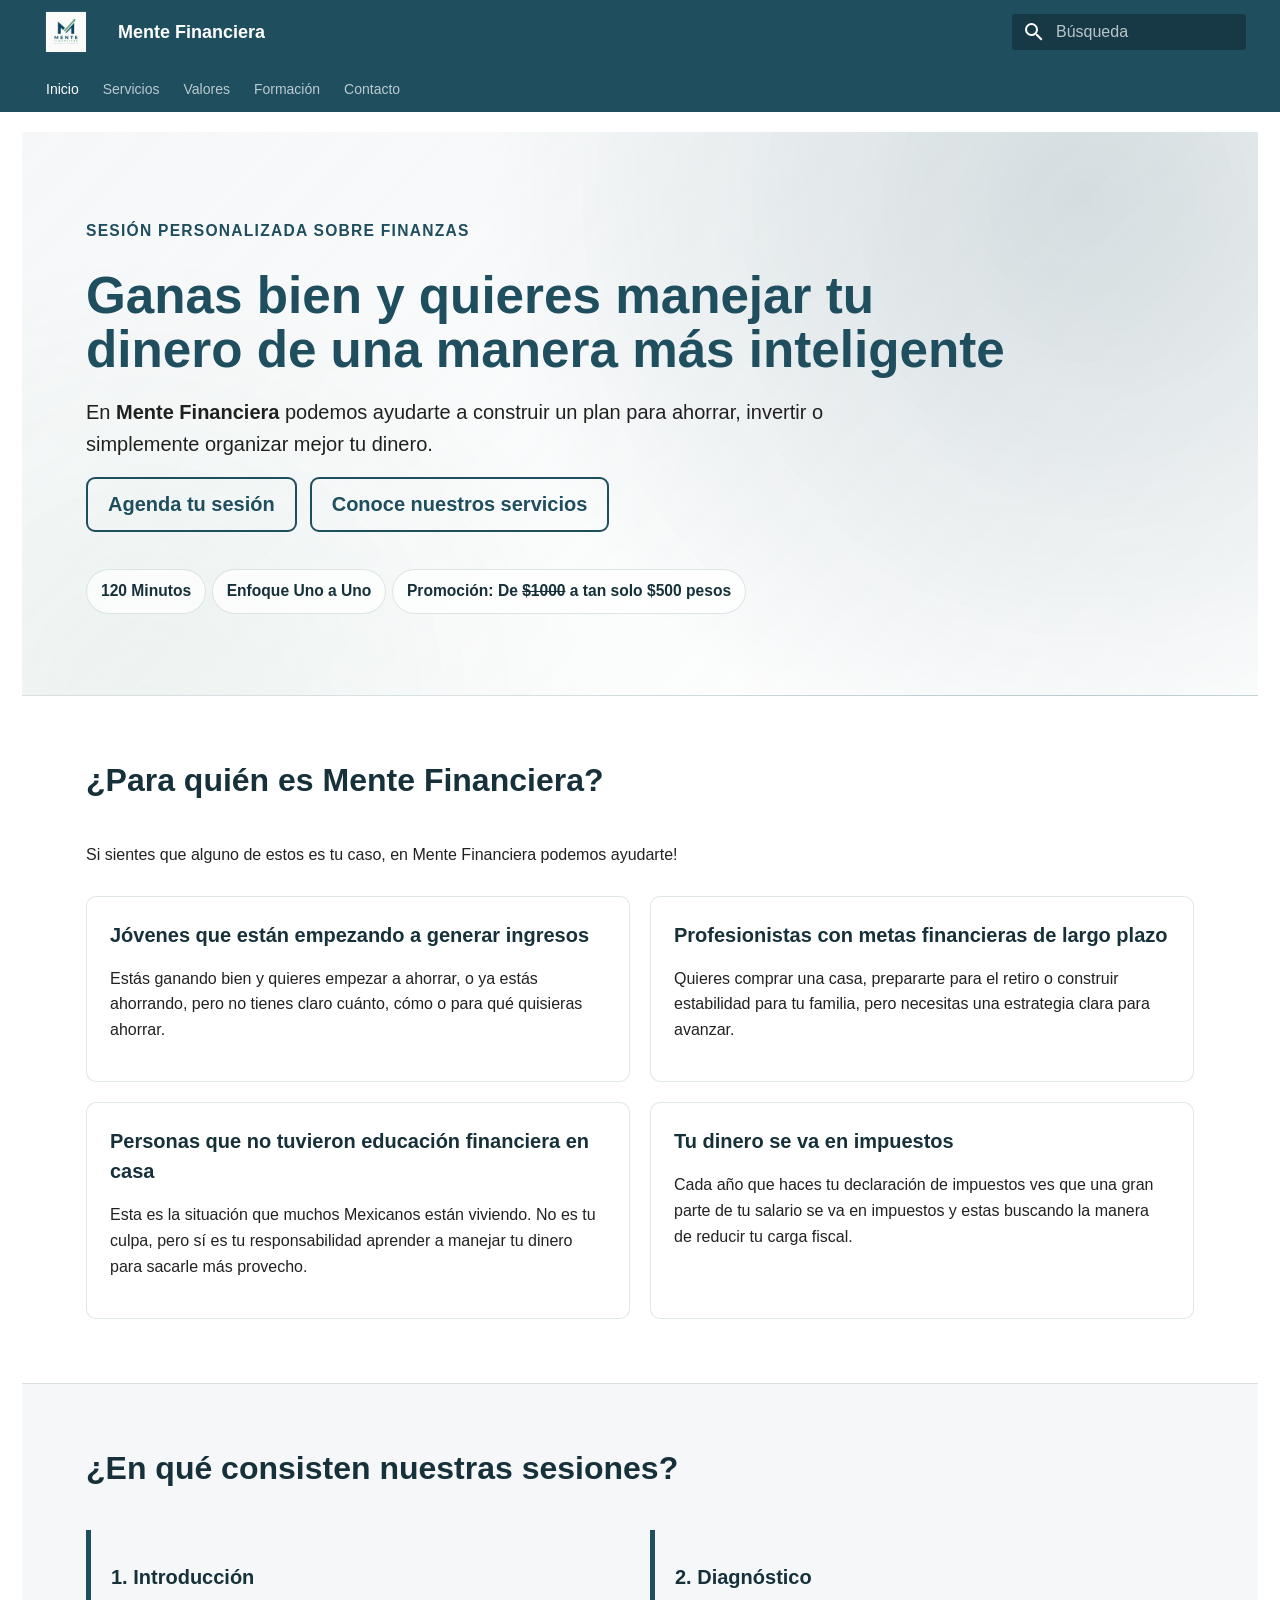
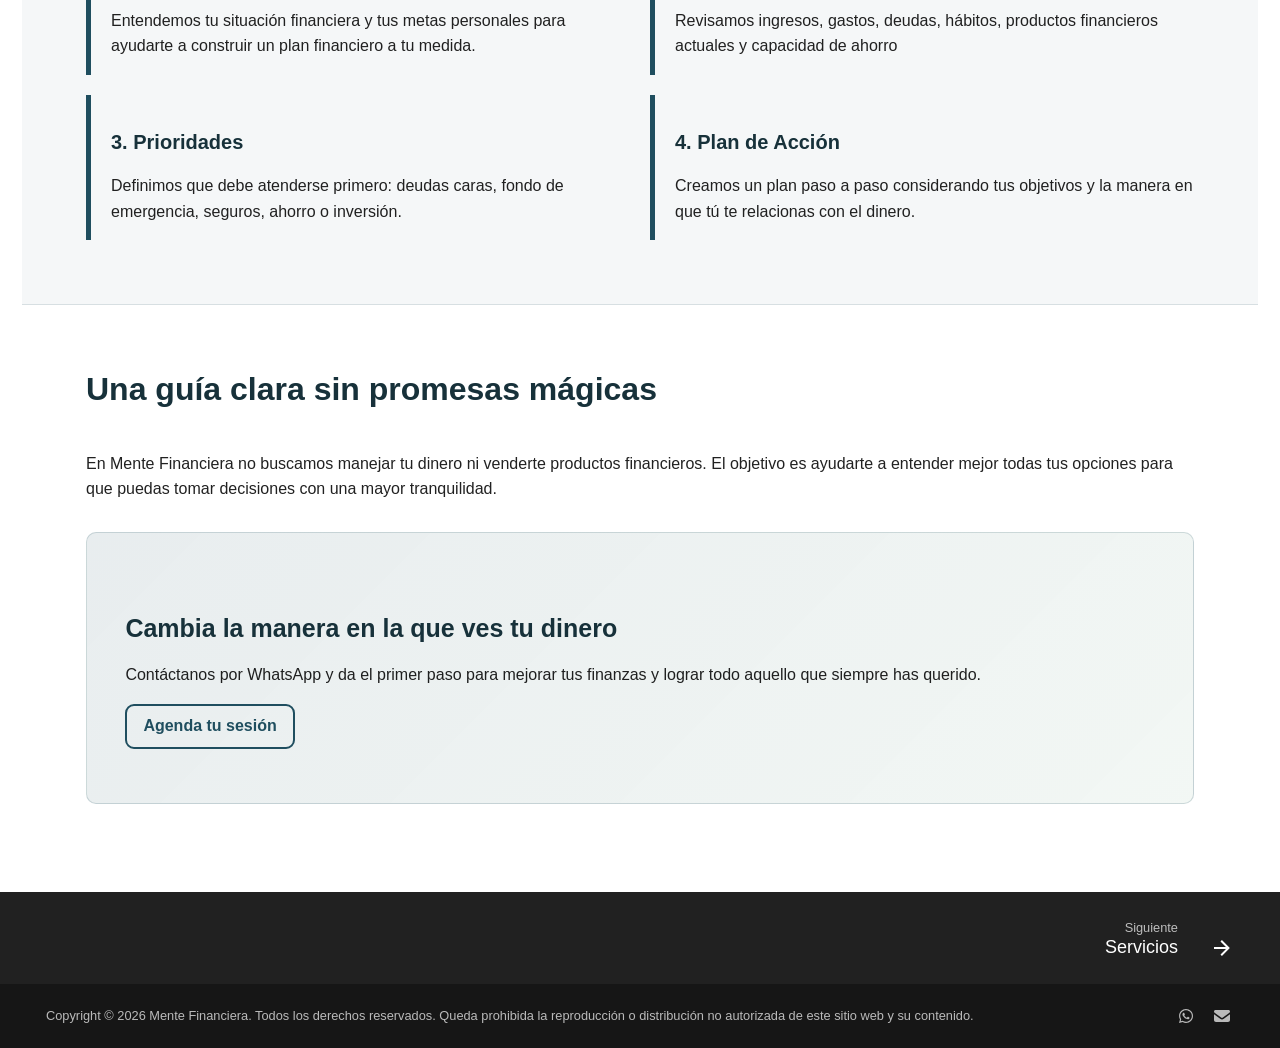
==== commit cfab79ff: "Pagina de Prueba actualizada desde ac1c1a5" ====
--- a/index.html
+++ b/index.html
@@ -23,7 +23,7 @@
       
       
       <link rel="icon" href="assets/Dolar.ico">
-      <meta name="generator" content="mkdocs-1.6.1, mkdocs-material-9.7.6">
+      <meta name="generator" content="mkdocs-1.6.1, mkdocs-material-9.7.7">
     
     
       
@@ -31,7 +31,7 @@
       
     
     
-      <link rel="stylesheet" href="assets/stylesheets/main.484c7ddc.min.css">
+      <link rel="stylesheet" href="assets/stylesheets/main.ec1eaa64.min.css">
       
         
         <link rel="stylesheet" href="assets/stylesheets/palette.ab4e12ef.min.css">
@@ -515,19 +515,19 @@
 <p>Si sientes que alguno de estos es tu caso, en Mente Financiera podemos ayudarte!</p>
 <div class="mf-grid mf-grid--four">
 <article class="mf-card">
-<h2 id="jovenes-que-estan-empezando-a-generar-ingresos"><strong>Jóvenes que están empezando a generar ingresos</strong></h2>
+<h3 id="jovenes-que-estan-empezando-a-generar-ingresos"><strong>Jóvenes que están empezando a generar ingresos</strong></h3>
 <p>Estás ganando bien y quieres empezar a ahorrar, o ya estás ahorrando, pero no tienes claro cuánto, cómo o para qué quisieras ahorrar.</p>
 </article>
 <article class="mf-card">
-<h2 id="profesionistas-con-metas-financieras-de-largo-plazo"><strong>Profesionistas con metas financieras de largo plazo</strong></h2>
+<h3 id="profesionistas-con-metas-financieras-de-largo-plazo"><strong>Profesionistas con metas financieras de largo plazo</strong></h3>
 <p>Quieres comprar una casa, prepararte para el retiro o construir estabilidad para tu familia, pero necesitas una estrategia clara para avanzar.</p>
 </article>
 <article class="mf-card">
-<h2 id="personas-que-no-tuvieron-educacion-financiera-en-casa"><strong>Personas que no tuvieron educación financiera en casa</strong></h2>
+<h3 id="personas-que-no-tuvieron-educacion-financiera-en-casa"><strong>Personas que no tuvieron educación financiera en casa</strong></h3>
 <p>Esta es la situación que muchos Mexicanos están viviendo. No es tu culpa, pero sí es tu responsabilidad aprender a manejar tu dinero para sacarle más provecho.</p>
 </article>
 <article class="mf-card">
-<h2 id="sientes-que-mucho-de-tu-dinero-se-va-en-impuestos"><strong>Sientes que mucho de tu dinero se va en Impuestos</strong></h2>
+<h3 id="tu-dinero-se-va-en-impuestos"><strong>Tu dinero se va en impuestos</strong></h3>
 <p>Cada año que haces tu declaración de impuestos ves que una gran parte de tu salario se va en impuestos y estas buscando la manera de reducir tu carga fiscal.</p>
 </article>
 </div>
@@ -536,19 +536,19 @@
 <h1 id="en-que-consisten-nuestras-sesiones">¿En qué consisten nuestras sesiones?</h1>
 <div class="mf-steps">
 <div>
-<h2 id="1-introduccion"><strong>1. Introducción</strong></h2>
+<h3 id="1-introduccion"><strong>1. Introducción</strong></h3>
 <p>Entendemos tu situación financiera y tus metas personales para ayudarte a construir un plan financiero a tu medida.</p>
 </div>
 <div>
-<h2 id="2-diagnostico"><strong>2. Diagnóstico</strong></h2>
+<h3 id="2-diagnostico"><strong>2. Diagnóstico</strong></h3>
 <p>Revisamos ingresos, gastos, deudas, hábitos, productos financieros actuales y capacidad de ahorro</p>
 </div>
 <div>
-<h2 id="3-prioridades"><strong>3. Prioridades</strong></h2>
+<h3 id="3-prioridades"><strong>3. Prioridades</strong></h3>
 <p>Definimos que debe atenderse primero: deudas caras, fondo de emergencia, seguros, ahorro o inversión.</p>
 </div>
 <div>
-<h2 id="4-plan-de-accion"><strong>4. Plan de Acción</strong></h2>
+<h3 id="4-plan-de-accion"><strong>4. Plan de Acción</strong></h3>
 <p>Creamos un plan paso a paso considerando tus objetivos y la manera en que tú te relacionas con el dinero.</p>
 </div>
 </div>
@@ -671,7 +671,7 @@
       <script id="__config" type="application/json">{"annotate": null, "base": ".", "features": ["navigation.tabs", "navigation.sections", "navigation.top", "navigation.footer", "toc.follow", "search.suggest", "search.highlight"], "search": "assets/javascripts/workers/search.2c215733.min.js", "tags": null, "translations": {"clipboard.copied": "Copiado al portapapeles", "clipboard.copy": "Copiar al portapapeles", "search.result.more.one": "1 m\u00e1s en esta p\u00e1gina", "search.result.more.other": "# m\u00e1s en esta p\u00e1gina", "search.result.none": "No se encontraron documentos", "search.result.one": "1 documento encontrado", "search.result.other": "# documentos encontrados", "search.result.placeholder": "Teclee para comenzar b\u00fasqueda", "search.result.term.missing": "Falta", "select.version": "Seleccionar versi\u00f3n"}, "version": null}</script>
     
     
-      <script src="assets/javascripts/bundle.79ae519e.min.js"></script>
+      <script src="assets/javascripts/bundle.d7400e89.min.js"></script>
       
     
   </body>
--- a/assets/stylesheets/main.ec1eaa64.min.css
+++ b/assets/stylesheets/main.ec1eaa64.min.css
@@ -0,0 +1 @@
+@charset "UTF-8";html{-webkit-text-size-adjust:none;-moz-text-size-adjust:none;text-size-adjust:none;box-sizing:border-box}*,:after,:before{box-sizing:inherit}@media (prefers-reduced-motion){*,:after,:before{transition:none!important}}body{margin:0}a,button,input,label{-webkit-tap-highlight-color:transparent}a{color:inherit;text-decoration:none}hr{border:0;box-sizing:initial;display:block;height:.05rem;overflow:visible;padding:0}small{font-size:80%}sub,sup{line-height:1em}img{border-style:none}table{border-collapse:initial;border-spacing:0}td,th{font-weight:400;vertical-align:top}button{background:#0000;border:0;font-family:inherit;font-size:inherit;margin:0;padding:0}input{border:0;outline:none}:root{--md-primary-fg-color:#4051b5;--md-primary-fg-color--light:#5d6cc0;--md-primary-fg-color--dark:#303fa1;--md-primary-bg-color:#fff;--md-primary-bg-color--light:#ffffffb3;--md-accent-fg-color:#526cfe;--md-accent-fg-color--transparent:#526cfe1a;--md-accent-bg-color:#fff;--md-accent-bg-color--light:#ffffffb3}[data-md-color-scheme=default]{color-scheme:light}[data-md-color-scheme=default] img[src$="#gh-dark-mode-only"],[data-md-color-scheme=default] img[src$="#only-dark"]{display:none}:root,[data-md-color-scheme=default]{--md-hue:225deg;--md-default-fg-color:#000000de;--md-default-fg-color--light:#0000008a;--md-default-fg-color--lighter:#00000052;--md-default-fg-color--lightest:#00000012;--md-default-bg-color:#fff;--md-default-bg-color--light:#ffffffb3;--md-default-bg-color--lighter:#ffffff4d;--md-default-bg-color--lightest:#ffffff1f;--md-code-fg-color:#36464e;--md-code-bg-color:#f5f5f5;--md-code-bg-color--light:#f5f5f5b3;--md-code-bg-color--lighter:#f5f5f54d;--md-code-hl-color:#4287ff;--md-code-hl-color--light:#4287ff1a;--md-code-hl-number-color:#d52a2a;--md-code-hl-special-color:#db1457;--md-code-hl-function-color:#a846b9;--md-code-hl-constant-color:#6e59d9;--md-code-hl-keyword-color:#3f6ec6;--md-code-hl-string-color:#1c7d4d;--md-code-hl-name-color:var(--md-code-fg-color);--md-code-hl-operator-color:var(--md-default-fg-color--light);--md-code-hl-punctuation-color:var(--md-default-fg-color--light);--md-code-hl-comment-color:var(--md-default-fg-color--light);--md-code-hl-generic-color:var(--md-default-fg-color--light);--md-code-hl-variable-color:var(--md-default-fg-color--light);--md-typeset-color:var(--md-default-fg-color);--md-typeset-a-color:var(--md-primary-fg-color);--md-typeset-del-color:#f5503d26;--md-typeset-ins-color:#0bd57026;--md-typeset-kbd-color:#fafafa;--md-typeset-kbd-accent-color:#fff;--md-typeset-kbd-border-color:#b8b8b8;--md-typeset-mark-color:#ffff0080;--md-typeset-table-color:#0000001f;--md-typeset-table-color--light:rgba(0,0,0,.035);--md-admonition-fg-color:var(--md-default-fg-color);--md-admonition-bg-color:var(--md-default-bg-color);--md-warning-fg-color:#000000de;--md-warning-bg-color:#ff9;--md-footer-fg-color:#fff;--md-footer-fg-color--light:#ffffffb3;--md-footer-fg-color--lighter:#ffffff73;--md-footer-bg-color:#000000de;--md-footer-bg-color--dark:#00000052;--md-shadow-z1:0 0.2rem 0.5rem #0000000d,0 0 0.05rem #0000001a;--md-shadow-z2:0 0.2rem 0.5rem #0000001a,0 0 0.05rem #00000040;--md-shadow-z3:0 0.2rem 0.5rem #0003,0 0 0.05rem #00000059}.md-icon svg{fill:currentcolor;display:block;height:1.2rem;width:1.2rem}body{-webkit-font-smoothing:antialiased;-moz-osx-font-smoothing:grayscale;--md-text-font-family:var(--md-text-font,_),-apple-system,BlinkMacSystemFont,Helvetica,Arial,sans-serif;--md-code-font-family:var(--md-code-font,_),SFMono-Regular,Consolas,Menlo,monospace}aside,body,input{font-feature-settings:"kern","liga";color:var(--md-typeset-color);font-family:var(--md-text-font-family)}code,kbd,pre{font-feature-settings:"kern";font-family:var(--md-code-font-family)}:root{--md-typeset-table-sort-icon:url('data:image/svg+xml;charset=utf-8,<svg xmlns="http://www.w3.org/2000/svg" viewBox="0 0 24 24"><path d="m18 21-4-4h3V7h-3l4-4 4 4h-3v10h3M2 19v-2h10v2M2 13v-2h7v2M2 7V5h4v2z"/></svg>');--md-typeset-table-sort-icon--asc:url('data:image/svg+xml;charset=utf-8,<svg xmlns="http://www.w3.org/2000/svg" viewBox="0 0 24 24"><path d="M19 17h3l-4 4-4-4h3V3h2M2 17h10v2H2M6 5v2H2V5m0 6h7v2H2z"/></svg>');--md-typeset-table-sort-icon--desc:url('data:image/svg+xml;charset=utf-8,<svg xmlns="http://www.w3.org/2000/svg" viewBox="0 0 24 24"><path d="M19 7h3l-4-4-4 4h3v14h2M2 17h10v2H2M6 5v2H2V5m0 6h7v2H2z"/></svg>')}.md-typeset{-webkit-print-color-adjust:exact;color-adjust:exact;font-size:.8rem;line-height:1.6;overflow-wrap:break-word}@media print{.md-typeset{font-size:.68rem}}.md-typeset blockquote,.md-typeset dl,.md-typeset figure,.md-typeset ol,.md-typeset pre,.md-typeset ul{margin-bottom:1em;margin-top:1em}.md-typeset h1{color:var(--md-default-fg-color--light);font-size:2em;line-height:1.3;margin:0 0 1.25em}.md-typeset h1,.md-typeset h2{font-weight:300;letter-spacing:-.01em}.md-typeset h2{font-size:1.5625em;line-height:1.4;margin:1.6em 0 .64em}.md-typeset h3{font-size:1.25em;font-weight:400;letter-spacing:-.01em;line-height:1.5;margin:1.6em 0 .8em}.md-typeset h2+h3{margin-top:.8em}.md-typeset h4{font-weight:700;letter-spacing:-.01em;margin:1em 0}.md-typeset h5,.md-typeset h6{color:var(--md-default-fg-color--light);font-size:.8em;font-weight:700;letter-spacing:-.01em;margin:1.25em 0}.md-typeset h5{text-transform:uppercase}.md-typeset h5 code{text-transform:none}.md-typeset hr{border-bottom:.05rem solid var(--md-default-fg-color--lightest);display:flow-root;margin:1.5em 0}.md-typeset a{color:var(--md-typeset-a-color);word-break:break-word}.md-typeset a,.md-typeset a:before{transition:color 125ms}.md-typeset a:focus,.md-typeset a:hover{color:var(--md-accent-fg-color)}.md-typeset a:focus code,.md-typeset a:hover code{background-color:var(--md-accent-fg-color--transparent);color:var(--md-accent-fg-color)}.md-typeset a code{color:var(--md-typeset-a-color)}.md-typeset a.focus-visible{outline-color:var(--md-accent-fg-color);outline-offset:.2rem}.md-typeset code,.md-typeset kbd,.md-typeset pre{color:var(--md-code-fg-color);direction:ltr;font-variant-ligatures:none;transition:background-color 125ms}@media print{.md-typeset code,.md-typeset kbd,.md-typeset pre{white-space:pre-wrap}}.md-typeset code{background-color:var(--md-code-bg-color);border-radius:.1rem;-webkit-box-decoration-break:clone;box-decoration-break:clone;font-size:.85em;padding:0 .2941176471em;transition:color 125ms,background-color 125ms;word-break:break-word}.md-typeset code:not(.focus-visible){-webkit-tap-highlight-color:transparent;outline:none}.md-typeset pre{display:flow-root;line-height:1.4;position:relative}.md-typeset pre>code{-webkit-box-decoration-break:slice;box-decoration-break:slice;box-shadow:none;display:block;margin:0;outline-color:var(--md-accent-fg-color);overflow:auto;padding:.7720588235em 1.1764705882em;scrollbar-color:var(--md-default-fg-color--lighter) #0000;scrollbar-width:thin;touch-action:auto;word-break:normal}.md-typeset pre>code:hover{scrollbar-color:var(--md-accent-fg-color) #0000}.md-typeset pre>code::-webkit-scrollbar{height:.2rem;width:.2rem}.md-typeset pre>code::-webkit-scrollbar-thumb{background-color:var(--md-default-fg-color--lighter)}.md-typeset pre>code::-webkit-scrollbar-thumb:hover{background-color:var(--md-accent-fg-color)}.md-typeset kbd{background-color:var(--md-typeset-kbd-color);border-radius:.1rem;box-shadow:0 .1rem 0 .05rem var(--md-typeset-kbd-border-color),0 .1rem 0 var(--md-typeset-kbd-border-color),0 -.1rem .2rem var(--md-typeset-kbd-accent-color) inset;color:var(--md-default-fg-color);display:inline-block;font-size:.75em;padding:0 .6666666667em;vertical-align:text-top;word-break:break-word}.md-typeset mark{background-color:var(--md-typeset-mark-color);-webkit-box-decoration-break:clone;box-decoration-break:clone;color:inherit;word-break:break-word}.md-typeset abbr{cursor:help;text-decoration:none}.md-typeset [data-preview],.md-typeset abbr{border-bottom:.05rem dotted var(--md-default-fg-color--light)}.md-typeset small{opacity:.75}[dir=ltr] .md-typeset sub,[dir=ltr] .md-typeset sup{margin-left:.078125em}[dir=rtl] .md-typeset sub,[dir=rtl] .md-typeset sup{margin-right:.078125em}[dir=ltr] .md-typeset blockquote{padding-left:.6rem}[dir=rtl] .md-typeset blockquote{padding-right:.6rem}[dir=ltr] .md-typeset blockquote{border-left:.2rem solid var(--md-default-fg-color--lighter)}[dir=rtl] .md-typeset blockquote{border-right:.2rem solid var(--md-default-fg-color--lighter)}.md-typeset blockquote{color:var(--md-default-fg-color--light);margin-left:0;margin-right:0}.md-typeset ul{list-style-type:disc}.md-typeset ul[type]{list-style-type:revert-layer}[dir=ltr] .md-typeset ol,[dir=ltr] .md-typeset ul{margin-left:.625em}[dir=rtl] .md-typeset ol,[dir=rtl] .md-typeset ul{margin-right:.625em}.md-typeset ol,.md-typeset ul{padding:0}.md-typeset ol:not([hidden]),.md-typeset ul:not([hidden]){display:flow-root}.md-typeset ol ol,.md-typeset ul ol{list-style-type:lower-alpha}.md-typeset ol ol ol,.md-typeset ul ol ol{list-style-type:lower-roman}.md-typeset ol ol ol ol,.md-typeset ul ol ol ol{list-style-type:upper-alpha}.md-typeset ol ol ol ol ol,.md-typeset ul ol ol ol ol{list-style-type:upper-roman}.md-typeset ol[type],.md-typeset ul[type]{list-style-type:revert-layer}[dir=ltr] .md-typeset ol li,[dir=ltr] .md-typeset ul li{margin-left:1.25em}[dir=rtl] .md-typeset ol li,[dir=rtl] .md-typeset ul li{margin-right:1.25em}.md-typeset ol li,.md-typeset ul li{margin-bottom:.5em}.md-typeset ol li blockquote,.md-typeset ol li p,.md-typeset ul li blockquote,.md-typeset ul li p{margin:.5em 0}.md-typeset ol li:last-child,.md-typeset ul li:last-child{margin-bottom:0}[dir=ltr] .md-typeset ol li ol,[dir=ltr] .md-typeset ol li ul,[dir=ltr] .md-typeset ul li ol,[dir=ltr] .md-typeset ul li ul{margin-left:.625em}[dir=rtl] .md-typeset ol li ol,[dir=rtl] .md-typeset ol li ul,[dir=rtl] .md-typeset ul li ol,[dir=rtl] .md-typeset ul li ul{margin-right:.625em}.md-typeset ol li ol,.md-typeset ol li ul,.md-typeset ul li ol,.md-typeset ul li ul{margin-bottom:.5em;margin-top:.5em}[dir=ltr] .md-typeset dd{margin-left:1.875em}[dir=rtl] .md-typeset dd{margin-right:1.875em}.md-typeset dd{margin-bottom:1.5em;margin-top:1em}.md-typeset img,.md-typeset svg,.md-typeset video{height:auto;max-width:100%}.md-typeset img[align=left]{margin:1em 1em 1em 0}.md-typeset img[align=right]{margin:1em 0 1em 1em}.md-typeset img[align]:only-child{margin-top:0}.md-typeset figure{display:flow-root;margin:1em auto;max-width:100%;text-align:center;width:fit-content}.md-typeset figure img{display:block;margin:0 auto}.md-typeset figcaption{font-style:italic;margin:1em auto;max-width:24rem}.md-typeset iframe{max-width:100%}.md-typeset table:not([class]){background-color:var(--md-default-bg-color);border:.05rem solid var(--md-typeset-table-color);border-radius:.1rem;display:inline-block;font-size:.64rem;max-width:100%;overflow:auto;touch-action:auto}@media print{.md-typeset table:not([class]){display:table}}.md-typeset table:not([class])+*{margin-top:1.5em}.md-typeset table:not([class]) td>:first-child,.md-typeset table:not([class]) th>:first-child{margin-top:0}.md-typeset table:not([class]) td>:last-child,.md-typeset table:not([class]) th>:last-child{margin-bottom:0}.md-typeset table:not([class]) td:not([align]),.md-typeset table:not([class]) th:not([align]){text-align:left}[dir=rtl] .md-typeset table:not([class]) td:not([align]),[dir=rtl] .md-typeset table:not([class]) th:not([align]){text-align:right}.md-typeset table:not([class]) th{font-weight:700;min-width:5rem;padding:.9375em 1.25em;vertical-align:top}.md-typeset table:not([class]) td{border-top:.05rem solid var(--md-typeset-table-color);padding:.9375em 1.25em;vertical-align:top}.md-typeset table:not([class]) tbody tr{transition:background-color 125ms}.md-typeset table:not([class]) tbody tr:hover{background-color:var(--md-typeset-table-color--light);box-shadow:0 .05rem 0 var(--md-default-bg-color) inset}.md-typeset table:not([class]) a{word-break:normal}.md-typeset table th[role=columnheader]{cursor:pointer}[dir=ltr] .md-typeset table th[role=columnheader]:after{margin-left:.5em}[dir=rtl] .md-typeset table th[role=columnheader]:after{margin-right:.5em}.md-typeset table th[role=columnheader]:after{content:"";display:inline-block;height:1.2em;-webkit-mask-image:var(--md-typeset-table-sort-icon);mask-image:var(--md-typeset-table-sort-icon);-webkit-mask-repeat:no-repeat;mask-repeat:no-repeat;-webkit-mask-size:contain;mask-size:contain;transition:background-color 125ms;vertical-align:text-bottom;width:1.2em}.md-typeset table th[role=columnheader]:hover:after{background-color:var(--md-default-fg-color--lighter)}.md-typeset table th[role=columnheader][aria-sort=ascending]:after{background-color:var(--md-default-fg-color--light);-webkit-mask-image:var(--md-typeset-table-sort-icon--asc);mask-image:var(--md-typeset-table-sort-icon--asc)}.md-typeset table th[role=columnheader][aria-sort=descending]:after{background-color:var(--md-default-fg-color--light);-webkit-mask-image:var(--md-typeset-table-sort-icon--desc);mask-image:var(--md-typeset-table-sort-icon--desc)}.md-typeset__scrollwrap{margin:1em -.8rem;overflow-x:auto;touch-action:auto}.md-typeset__table{display:inline-block;margin-bottom:.5em;padding:0 .8rem}@media print{.md-typeset__table{display:block}}html .md-typeset__table table{display:table;margin:0;overflow:hidden;width:100%}@media screen and (max-width:44.984375em){.md-content__inner>pre{margin:1em -.8rem}.md-content__inner>pre code{border-radius:0}}.md-typeset .md-author{border-radius:100%;display:block;flex-shrink:0;height:1.6rem;overflow:hidden;position:relative;transition:color 125ms,transform 125ms;width:1.6rem}.md-typeset .md-author img{display:block}.md-typeset .md-author--more{background:var(--md-default-fg-color--lightest);color:var(--md-default-fg-color--lighter);font-size:.6rem;font-weight:700;line-height:1.6rem;text-align:center}.md-typeset .md-author--long{height:2.4rem;width:2.4rem}.md-typeset a.md-author{transform:scale(1)}.md-typeset a.md-author img{border-radius:100%;filter:grayscale(100%) opacity(75%);transition:filter 125ms}.md-typeset a.md-author:focus,.md-typeset a.md-author:hover{transform:scale(1.1);z-index:1}.md-typeset a.md-author:focus img,.md-typeset a.md-author:hover img{filter:grayscale(0)}.md-banner{background-color:var(--md-footer-bg-color);color:var(--md-footer-fg-color);overflow:auto}@media print{.md-banner{display:none}}.md-banner--warning{background-color:var(--md-warning-bg-color);color:var(--md-warning-fg-color)}.md-banner__inner{font-size:.7rem;margin:.6rem auto;padding:0 .8rem}[dir=ltr] .md-banner__button{float:right}[dir=rtl] .md-banner__button{float:left}.md-banner__button{color:inherit;cursor:pointer;transition:opacity .25s}.no-js .md-banner__button{display:none}.md-banner__button:hover{opacity:.7}html{font-size:125%;height:100%;overflow-x:hidden}@media screen and (min-width:100em){html{font-size:137.5%}}@media screen and (min-width:125em){html{font-size:150%}}body{background-color:var(--md-default-bg-color);display:flex;flex-direction:column;font-size:.5rem;min-height:100%;position:relative;width:100%}@media print{body{display:block}}@media screen and (max-width:59.984375em){body[data-md-scrolllock]{position:fixed}}.md-grid{margin-left:auto;margin-right:auto;max-width:61rem}.md-container{display:flex;flex-direction:column;flex-grow:1}@media print{.md-container{display:block}}.md-main{flex-grow:1}.md-main__inner{display:flex;height:100%;margin-top:1.5rem}.md-ellipsis{overflow:hidden;text-overflow:ellipsis}.md-toggle{display:none}.md-option{height:0;opacity:0;position:absolute;width:0}.md-option:checked+label:not([hidden]){display:block}.md-option.focus-visible+label{outline-color:var(--md-accent-fg-color);outline-style:auto}.md-skip{background-color:var(--md-default-fg-color);border-radius:.1rem;color:var(--md-default-bg-color);font-size:.64rem;margin:.5rem;opacity:0;outline-color:var(--md-accent-fg-color);padding:.3rem .5rem;position:fixed;transform:translateY(.4rem);z-index:-1}.md-skip:focus{opacity:1;transform:translateY(0);transition:transform .25s cubic-bezier(.4,0,.2,1),opacity 175ms 75ms;z-index:10}@page{margin:25mm}:root{--md-clipboard-icon:url('data:image/svg+xml;charset=utf-8,<svg xmlns="http://www.w3.org/2000/svg" viewBox="0 0 24 24"><path d="M19 21H8V7h11m0-2H8a2 2 0 0 0-2 2v14a2 2 0 0 0 2 2h11a2 2 0 0 0 2-2V7a2 2 0 0 0-2-2m-3-4H4a2 2 0 0 0-2 2v14h2V3h12z"/></svg>')}.md-clipboard{border-radius:.1rem;color:var(--md-default-fg-color--lightest);cursor:pointer;height:1.5em;outline-color:var(--md-accent-fg-color);outline-offset:.1rem;transition:color .25s;width:1.5em;z-index:1}@media print{.md-clipboard{display:none}}.md-clipboard:not(.focus-visible){-webkit-tap-highlight-color:transparent;outline:none}:hover>.md-clipboard{color:var(--md-default-fg-color--light)}.md-clipboard:focus,.md-clipboard:hover{color:var(--md-accent-fg-color)}.md-clipboard:after{background-color:currentcolor;content:"";display:block;height:1.125em;margin:0 auto;-webkit-mask-image:var(--md-clipboard-icon);mask-image:var(--md-clipboard-icon);-webkit-mask-position:center;mask-position:center;-webkit-mask-repeat:no-repeat;mask-repeat:no-repeat;-webkit-mask-size:contain;mask-size:contain;width:1.125em}.md-clipboard--inline{cursor:pointer}.md-clipboard--inline code{transition:color .25s,background-color .25s}.md-clipboard--inline:focus code,.md-clipboard--inline:hover code{background-color:var(--md-accent-fg-color--transparent);color:var(--md-accent-fg-color)}:root{--md-code-select-icon:url('data:image/svg+xml;charset=utf-8,<svg xmlns="http://www.w3.org/2000/svg" viewBox="0 0 24 24"><path d="M19 19h-4v2h4c1.1 0 2-.9 2-2v-4h-2m0-12h-4v2h4v4h2V5c0-1.1-.9-2-2-2M5 5h4V3H5c-1.1 0-2 .9-2 2v4h2m0 6H3v4c0 1.1.9 2 2 2h4v-2H5zm2-4h2v2H7zm4 0h2v2h-2zm4 0h2v2h-2zM7 7h2v2H7zm4 0h2v2h-2zm4 0h2v2h-2zm-8 8h2v2H7zm4 0h2v2h-2zm4 0h2v2h-2z"/></svg>');--md-code-copy-icon:url('data:image/svg+xml;charset=utf-8,<svg xmlns="http://www.w3.org/2000/svg" viewBox="0 0 24 24"><path d="M19 21H8V7h11m0-2H8a2 2 0 0 0-2 2v14a2 2 0 0 0 2 2h11a2 2 0 0 0 2-2V7a2 2 0 0 0-2-2m-3-4H4a2 2 0 0 0-2 2v14h2V3h12z"/></svg>')}.md-typeset .md-code__content{display:grid}.md-code__nav{background-color:var(--md-code-bg-color--lighter);border-radius:.1rem;display:flex;gap:.2rem;padding:.2rem;position:absolute;right:.25em;top:.25em;transition:background-color .25s;z-index:1}:hover>.md-code__nav{background-color:var(--md-code-bg-color--light)}.md-code__button{color:var(--md-default-fg-color--lightest);cursor:pointer;display:block;height:1.5em;outline-color:var(--md-accent-fg-color);outline-offset:.1rem;transition:color .25s;width:1.5em}:hover>*>.md-code__button{color:var(--md-default-fg-color--light)}.md-code__button.focus-visible,.md-code__button:hover{color:var(--md-accent-fg-color)}.md-code__button--active{color:var(--md-default-fg-color)!important}.md-code__button:after{background-color:currentcolor;content:"";display:block;height:1.125em;margin:0 auto;-webkit-mask-position:center;mask-position:center;-webkit-mask-repeat:no-repeat;mask-repeat:no-repeat;-webkit-mask-size:contain;mask-size:contain;width:1.125em}.md-code__button[data-md-type=select]:after{-webkit-mask-image:var(--md-code-select-icon);mask-image:var(--md-code-select-icon)}.md-code__button[data-md-type=copy]:after{-webkit-mask-image:var(--md-code-copy-icon);mask-image:var(--md-code-copy-icon)}@keyframes consent{0%{opacity:0;transform:translateY(100%)}to{opacity:1;transform:translateY(0)}}@keyframes overlay{0%{opacity:0}to{opacity:1}}.md-consent__overlay{animation:overlay .25s both;-webkit-backdrop-filter:blur(.1rem);backdrop-filter:blur(.1rem);background-color:#0000008a;height:100%;opacity:1;position:fixed;top:0;width:100%;z-index:5}.md-consent__inner{animation:consent .5s cubic-bezier(.1,.7,.1,1) both;background-color:var(--md-default-bg-color);border:0;border-radius:.1rem;bottom:0;box-shadow:0 0 .2rem #0000001a,0 .2rem .4rem #0003;max-height:100%;overflow:auto;padding:0;position:fixed;width:100%;z-index:5}.md-consent__form{padding:.8rem}.md-consent__settings{display:none;margin:1em 0}input:checked+.md-consent__settings{display:block}.md-consent__controls{margin-bottom:.8rem}.md-typeset .md-consent__controls .md-button{display:inline}@media screen and (max-width:44.984375em){.md-typeset .md-consent__controls .md-button{display:block;margin-top:.4rem;text-align:center;width:100%}}.md-consent label{cursor:pointer}.md-content{flex-grow:1;min-width:0}.md-content__inner{margin:0 .8rem 1.2rem;padding-top:.6rem}@media screen and (min-width:76.25em){[dir=ltr] .md-sidebar--primary:not([hidden])~.md-content>.md-content__inner{margin-left:1.2rem}[dir=ltr] .md-sidebar--secondary:not([hidden])~.md-content>.md-content__inner,[dir=rtl] .md-sidebar--primary:not([hidden])~.md-content>.md-content__inner{margin-right:1.2rem}[dir=rtl] .md-sidebar--secondary:not([hidden])~.md-content>.md-content__inner{margin-left:1.2rem}}.md-content__inner:before{content:"";display:block;height:.4rem}.md-content__inner>:last-child{margin-bottom:0}[dir=ltr] .md-content__button{float:right}[dir=rtl] .md-content__button{float:left}[dir=ltr] .md-content__button{margin-left:.4rem}[dir=rtl] .md-content__button{margin-right:.4rem}.md-content__button{margin:.4rem 0;padding:0}@media print{.md-content__button{display:none}}.md-typeset .md-content__button{color:var(--md-default-fg-color--lighter)}.md-content__button svg{display:inline;vertical-align:top}[dir=rtl] .md-content__button svg{transform:scaleX(-1)}[dir=ltr] .md-dialog{right:.8rem}[dir=rtl] .md-dialog{left:.8rem}.md-dialog{background-color:var(--md-default-fg-color);border-radius:.1rem;bottom:.8rem;box-shadow:var(--md-shadow-z3);min-width:11.1rem;opacity:0;padding:.4rem .6rem;pointer-events:none;position:fixed;transform:translateY(100%);transition:transform 0ms .4s,opacity .4s;z-index:4}@media print{.md-dialog{display:none}}.md-dialog--active{opacity:1;pointer-events:auto;transform:translateY(0);transition:transform .4s cubic-bezier(.075,.85,.175,1),opacity .4s}.md-dialog__inner{color:var(--md-default-bg-color);font-size:.7rem}.md-feedback{margin:2em 0 1em;text-align:center}.md-feedback fieldset{border:none;margin:0;padding:0}.md-feedback__title{font-weight:700;margin:1em auto}.md-feedback__inner{position:relative}.md-feedback__list{display:flex;flex-wrap:wrap;place-content:baseline center;position:relative}.md-feedback__list:hover .md-icon:not(:disabled){color:var(--md-default-fg-color--lighter)}:disabled .md-feedback__list{min-height:1.8rem}.md-feedback__icon{color:var(--md-default-fg-color--light);cursor:pointer;flex-shrink:0;margin:0 .1rem;transition:color 125ms}.md-feedback__icon:not(:disabled).md-icon:hover{color:var(--md-accent-fg-color)}.md-feedback__icon:disabled{color:var(--md-default-fg-color--lightest);pointer-events:none}.md-feedback__note{opacity:0;position:relative;transform:translateY(.4rem);transition:transform .4s cubic-bezier(.1,.7,.1,1),opacity .15s}.md-feedback__note>*{margin:0 auto;max-width:16rem}:disabled .md-feedback__note{opacity:1;transform:translateY(0)}@media print{.md-feedback{display:none}}.md-footer{background-color:var(--md-footer-bg-color);color:var(--md-footer-fg-color)}@media print{.md-footer{display:none}}.md-footer__inner{justify-content:space-between;overflow:auto;padding:.2rem}.md-footer__inner:not([hidden]){display:flex}.md-footer__link{align-items:end;display:flex;flex-grow:0.01;margin-bottom:.4rem;margin-top:1rem;max-width:100%;outline-color:var(--md-accent-fg-color);overflow:hidden;transition:opacity .25s}.md-footer__link:focus,.md-footer__link:hover{opacity:.7}[dir=rtl] .md-footer__link svg{transform:scaleX(-1)}@media screen and (max-width:44.984375em){.md-footer__link--prev{flex-shrink:0}.md-footer__link--prev .md-footer__title{display:none}}[dir=ltr] .md-footer__link--next{margin-left:auto}[dir=rtl] .md-footer__link--next{margin-right:auto}.md-footer__link--next{text-align:right}[dir=rtl] .md-footer__link--next{text-align:left}.md-footer__title{flex-grow:1;font-size:.9rem;margin-bottom:.7rem;max-width:calc(100% - 2.4rem);padding:0 1rem;white-space:nowrap}.md-footer__button{margin:.2rem;padding:.4rem}.md-footer__direction{font-size:.64rem;opacity:.7}.md-footer-meta{background-color:var(--md-footer-bg-color--dark)}.md-footer-meta__inner{display:flex;flex-wrap:wrap;justify-content:space-between;padding:.2rem}html .md-footer-meta.md-typeset a{color:var(--md-footer-fg-color--light)}html .md-footer-meta.md-typeset a:focus,html .md-footer-meta.md-typeset a:hover{color:var(--md-footer-fg-color)}.md-copyright{color:var(--md-footer-fg-color--lighter);font-size:.64rem;margin:auto .6rem;padding:.4rem 0;width:100%}@media screen and (min-width:45em){.md-copyright{width:auto}}.md-copyright__highlight{color:var(--md-footer-fg-color--light)}.md-social{display:inline-flex;gap:.2rem;margin:0 .4rem;padding:.2rem 0 .6rem}@media screen and (min-width:45em){.md-social{padding:.6rem 0}}.md-social__link{display:inline-block;height:1.6rem;text-align:center;width:1.6rem}.md-social__link:before{line-height:1.9}.md-social__link svg{fill:currentcolor;max-height:.8rem;vertical-align:-25%}.md-typeset .md-button{border:.1rem solid;border-radius:.1rem;color:var(--md-primary-fg-color);cursor:pointer;display:inline-block;font-weight:700;padding:.625em 2em;transition:color 125ms,background-color 125ms,border-color 125ms}.md-typeset .md-button--primary{background-color:var(--md-primary-fg-color);border-color:var(--md-primary-fg-color);color:var(--md-primary-bg-color)}.md-typeset .md-button:focus,.md-typeset .md-button:hover{background-color:var(--md-accent-fg-color);border-color:var(--md-accent-fg-color);color:var(--md-accent-bg-color)}[dir=ltr] .md-typeset .md-input{border-top-left-radius:.1rem}[dir=ltr] .md-typeset .md-input,[dir=rtl] .md-typeset .md-input{border-top-right-radius:.1rem}[dir=rtl] .md-typeset .md-input{border-top-left-radius:.1rem}.md-typeset .md-input{border-bottom:.1rem solid var(--md-default-fg-color--lighter);box-shadow:var(--md-shadow-z1);font-size:.8rem;height:1.8rem;padding:0 .6rem;transition:border .25s,box-shadow .25s}.md-typeset .md-input:focus,.md-typeset .md-input:hover{border-bottom-color:var(--md-accent-fg-color);box-shadow:var(--md-shadow-z2)}.md-typeset .md-input--stretch{width:100%}.md-header{background-color:var(--md-primary-fg-color);box-shadow:0 0 .2rem #0000,0 .2rem .4rem #0000;color:var(--md-primary-bg-color);display:block;left:0;position:sticky;right:0;top:0;z-index:4}@media print{.md-header{display:none}}.md-header[hidden]{transform:translateY(-100%);transition:transform .25s cubic-bezier(.8,0,.6,1),box-shadow .25s}.md-header--shadow{box-shadow:0 0 .2rem #0000001a,0 .2rem .4rem #0003;transition:transform .25s cubic-bezier(.1,.7,.1,1),box-shadow .25s}.md-header__inner{align-items:center;display:flex;padding:0 .2rem}.md-header__button{color:currentcolor;cursor:pointer;margin:.2rem;outline-color:var(--md-accent-fg-color);padding:.4rem;position:relative;transition:opacity .25s;vertical-align:middle;z-index:1}.md-header__button:hover{opacity:.7}.md-header__button:not([hidden]){display:inline-block}.md-header__button:not(.focus-visible){-webkit-tap-highlight-color:transparent;outline:none}.md-header__button.md-logo{margin:.2rem;padding:.4rem}@media screen and (max-width:76.234375em){.md-header__button.md-logo{display:none}}.md-header__button.md-logo img,.md-header__button.md-logo svg{fill:currentcolor;display:block;height:1.2rem;width:auto}@media screen and (min-width:60em){.md-header__button[for=__search]{display:none}}.no-js .md-header__button[for=__search]{display:none}[dir=rtl] .md-header__button[for=__search] svg{transform:scaleX(-1)}@media screen and (min-width:76.25em){.md-header__button[for=__drawer]{display:none}}.md-header__topic{display:flex;max-width:100%;position:absolute;transition:transform .4s cubic-bezier(.1,.7,.1,1),opacity .15s;white-space:nowrap}.md-header__topic+.md-header__topic{opacity:0;pointer-events:none;transform:translateX(1.25rem);transition:transform .4s cubic-bezier(1,.7,.1,.1),opacity .15s;z-index:-1}[dir=rtl] .md-header__topic+.md-header__topic{transform:translateX(-1.25rem)}.md-header__topic:first-child{font-weight:700}[dir=ltr] .md-header__title{margin-left:1rem;margin-right:.4rem}[dir=rtl] .md-header__title{margin-left:.4rem;margin-right:1rem}.md-header__title{flex-grow:1;font-size:.9rem;height:2.4rem;line-height:2.4rem}.md-header__title--active .md-header__topic{opacity:0;pointer-events:none;transform:translateX(-1.25rem);transition:transform .4s cubic-bezier(1,.7,.1,.1),opacity .15s;z-index:-1}[dir=rtl] .md-header__title--active .md-header__topic{transform:translateX(1.25rem)}.md-header__title--active .md-header__topic+.md-header__topic{opacity:1;pointer-events:auto;transform:translateX(0);transition:transform .4s cubic-bezier(.1,.7,.1,1),opacity .15s;z-index:0}.md-header__title>.md-header__ellipsis{height:100%;position:relative;width:100%}.md-header__option{display:flex;flex-shrink:0;max-width:100%;transition:max-width 0ms .25s,opacity .25s .25s;white-space:nowrap}[data-md-toggle=search]:checked~.md-header .md-header__option{max-width:0;opacity:0;transition:max-width 0ms,opacity 0ms}.md-header__option>input{bottom:0}.md-header__source{display:none}@media screen and (min-width:60em){[dir=ltr] .md-header__source{margin-left:1rem}[dir=rtl] .md-header__source{margin-right:1rem}.md-header__source{display:block;max-width:11.7rem;width:11.7rem}}@media screen and (min-width:76.25em){[dir=ltr] .md-header__source{margin-left:1.4rem}[dir=rtl] .md-header__source{margin-right:1.4rem}}.md-meta{color:var(--md-default-fg-color--light);font-size:.7rem;line-height:1.3}.md-meta__list{display:inline-flex;flex-wrap:wrap;list-style:none;margin:0;padding:0}.md-meta__item:not(:last-child):after{content:"·";margin-left:.2rem;margin-right:.2rem}.md-meta__link{color:var(--md-typeset-a-color)}.md-meta__link:focus,.md-meta__link:hover{color:var(--md-accent-fg-color)}.md-draft{background-color:#ff1744;border-radius:.125em;color:#fff;display:inline-block;font-weight:700;padding-left:.5714285714em;padding-right:.5714285714em}:root{--md-nav-icon--prev:url('data:image/svg+xml;charset=utf-8,<svg xmlns="http://www.w3.org/2000/svg" viewBox="0 0 24 24"><path d="M20 11v2H8l5.5 5.5-1.42 1.42L4.16 12l7.92-7.92L13.5 5.5 8 11z"/></svg>');--md-nav-icon--next:url('data:image/svg+xml;charset=utf-8,<svg xmlns="http://www.w3.org/2000/svg" viewBox="0 0 24 24"><path d="M8.59 16.58 13.17 12 8.59 7.41 10 6l6 6-6 6z"/></svg>');--md-toc-icon:url('data:image/svg+xml;charset=utf-8,<svg xmlns="http://www.w3.org/2000/svg" viewBox="0 0 24 24"><path d="M3 9h14V7H3zm0 4h14v-2H3zm0 4h14v-2H3zm16 0h2v-2h-2zm0-10v2h2V7zm0 6h2v-2h-2z"/></svg>')}.md-nav{font-size:.7rem;line-height:1.3}.md-nav__title{color:var(--md-default-fg-color--light);display:block;font-weight:700;overflow:hidden;padding:0 .6rem;text-overflow:ellipsis}.md-nav__title .md-nav__button{display:none}.md-nav__title .md-nav__button img{height:100%;width:auto}.md-nav__title .md-nav__button.md-logo img,.md-nav__title .md-nav__button.md-logo svg{fill:currentcolor;display:block;height:2.4rem;max-width:100%;object-fit:contain;width:auto}.md-nav__list{list-style:none;margin:0;padding:0}.md-nav__link{align-items:flex-start;display:flex;gap:.4rem;margin-top:.625em;scroll-snap-align:start;transition:color 125ms}.md-nav__link--passed,.md-nav__link--passed code{color:var(--md-default-fg-color--light)}.md-nav__item .md-nav__link--active,.md-nav__item .md-nav__link--active code{color:var(--md-typeset-a-color)}.md-nav__link .md-ellipsis{position:relative}.md-nav__link .md-ellipsis code{word-break:normal}[dir=ltr] .md-nav__link .md-icon:last-child{margin-left:auto}[dir=rtl] .md-nav__link .md-icon:last-child{margin-right:auto}.md-nav__link .md-typeset{font-size:.7rem;line-height:1.3}.md-nav__link svg{fill:currentcolor;flex-shrink:0;height:1.3em;position:relative}.md-nav__link[for]:focus,.md-nav__link[for]:hover,.md-nav__link[href]:focus,.md-nav__link[href]:hover{color:var(--md-accent-fg-color);cursor:pointer}.md-nav__link[for]:focus code,.md-nav__link[for]:hover code,.md-nav__link[href]:focus code,.md-nav__link[href]:hover code{background-color:var(--md-accent-fg-color--transparent);color:var(--md-accent-fg-color)}.md-nav__link.focus-visible{outline-color:var(--md-accent-fg-color);outline-offset:.2rem}.md-nav--primary .md-nav__link[for=__toc]{display:none}.md-nav--primary .md-nav__link[for=__toc] .md-icon:after{background-color:currentcolor;display:block;height:100%;-webkit-mask-image:var(--md-toc-icon);mask-image:var(--md-toc-icon);width:100%}.md-nav--primary .md-nav__link[for=__toc]~.md-nav{display:none}.md-nav__container>.md-nav__link{margin-top:0}.md-nav__container>.md-nav__link:first-child{flex-grow:1;min-width:0}.md-nav__icon{flex-shrink:0}.md-nav__source{display:none}@media screen and (max-width:76.234375em){.md-nav--primary,.md-nav--primary .md-nav{background-color:var(--md-default-bg-color);display:flex;flex-direction:column;height:100%;left:0;position:absolute;right:0;top:0;z-index:1}.md-nav--primary .md-nav__item,.md-nav--primary .md-nav__title{font-size:.8rem;line-height:1.5}.md-nav--primary .md-nav__title{background-color:var(--md-default-fg-color--lightest);color:var(--md-default-fg-color--light);cursor:pointer;height:5.6rem;line-height:2.4rem;padding:3rem .8rem .2rem;position:relative;white-space:nowrap}[dir=ltr] .md-nav--primary .md-nav__title .md-nav__icon{left:.4rem}[dir=rtl] .md-nav--primary .md-nav__title .md-nav__icon{right:.4rem}.md-nav--primary .md-nav__title .md-nav__icon{display:block;height:1.2rem;margin:.2rem;position:absolute;top:.4rem;width:1.2rem}.md-nav--primary .md-nav__title .md-nav__icon:after{background-color:currentcolor;content:"";display:block;height:100%;-webkit-mask-image:var(--md-nav-icon--prev);mask-image:var(--md-nav-icon--prev);-webkit-mask-position:center;mask-position:center;-webkit-mask-repeat:no-repeat;mask-repeat:no-repeat;-webkit-mask-size:contain;mask-size:contain;width:100%}.md-nav--primary .md-nav__title~.md-nav__list{background-color:var(--md-default-bg-color);box-shadow:0 .05rem 0 var(--md-default-fg-color--lightest) inset;overflow-y:auto;scroll-snap-type:y mandatory;touch-action:pan-y}.md-nav--primary .md-nav__title~.md-nav__list>:first-child{border-top:0}.md-nav--primary .md-nav__title[for=__drawer]{background-color:var(--md-primary-fg-color);color:var(--md-primary-bg-color);font-weight:700}.md-nav--primary .md-nav__title .md-logo{display:block;left:.2rem;margin:.2rem;padding:.4rem;position:absolute;right:.2rem;top:.2rem}.md-nav--primary .md-nav__list{flex:1}.md-nav--primary .md-nav__item{border-top:.05rem solid var(--md-default-fg-color--lightest)}.md-nav--primary .md-nav__item--active>.md-nav__link{color:var(--md-typeset-a-color)}.md-nav--primary .md-nav__item--active>.md-nav__link:focus,.md-nav--primary .md-nav__item--active>.md-nav__link:hover{color:var(--md-accent-fg-color)}.md-nav--primary .md-nav__link{margin-top:0;padding:.6rem .8rem}.md-nav--primary .md-nav__link svg{margin-top:.1em}.md-nav--primary .md-nav__link>.md-nav__link{padding:0}[dir=ltr] .md-nav--primary .md-nav__link .md-nav__icon{margin-right:-.2rem}[dir=rtl] .md-nav--primary .md-nav__link .md-nav__icon{margin-left:-.2rem}.md-nav--primary .md-nav__link .md-nav__icon{font-size:1.2rem;height:1.2rem;width:1.2rem}.md-nav--primary .md-nav__link .md-nav__icon:after{background-color:currentcolor;content:"";display:block;height:100%;-webkit-mask-image:var(--md-nav-icon--next);mask-image:var(--md-nav-icon--next);-webkit-mask-position:center;mask-position:center;-webkit-mask-repeat:no-repeat;mask-repeat:no-repeat;-webkit-mask-size:contain;mask-size:contain;width:100%}[dir=rtl] .md-nav--primary .md-nav__icon:after{transform:scale(-1)}.md-nav--primary .md-nav--secondary .md-nav{background-color:initial;position:static}[dir=ltr] .md-nav--primary .md-nav--secondary .md-nav .md-nav__link{padding-left:1.4rem}[dir=rtl] .md-nav--primary .md-nav--secondary .md-nav .md-nav__link{padding-right:1.4rem}[dir=ltr] .md-nav--primary .md-nav--secondary .md-nav .md-nav .md-nav__link{padding-left:2rem}[dir=rtl] .md-nav--primary .md-nav--secondary .md-nav .md-nav .md-nav__link{padding-right:2rem}[dir=ltr] .md-nav--primary .md-nav--secondary .md-nav .md-nav .md-nav .md-nav__link{padding-left:2.6rem}[dir=rtl] .md-nav--primary .md-nav--secondary .md-nav .md-nav .md-nav .md-nav__link{padding-right:2.6rem}[dir=ltr] .md-nav--primary .md-nav--secondary .md-nav .md-nav .md-nav .md-nav .md-nav__link{padding-left:3.2rem}[dir=rtl] .md-nav--primary .md-nav--secondary .md-nav .md-nav .md-nav .md-nav .md-nav__link{padding-right:3.2rem}.md-nav--secondary{background-color:initial}.md-nav__toggle~.md-nav{display:flex;opacity:0;transform:translateX(100%);transition:transform .25s cubic-bezier(.8,0,.6,1),opacity 125ms 50ms}[dir=rtl] .md-nav__toggle~.md-nav{transform:translateX(-100%)}.md-nav__toggle:checked~.md-nav{opacity:1;transform:translateX(0);transition:transform .25s cubic-bezier(.4,0,.2,1),opacity 125ms 125ms}.md-nav__toggle:checked~.md-nav>.md-nav__list{backface-visibility:hidden}}@media screen and (max-width:59.984375em){.md-nav--primary .md-nav__link[for=__toc]{display:flex}.md-nav--primary .md-nav__link[for=__toc] .md-icon:after{content:""}.md-nav--primary .md-nav__link[for=__toc]+.md-nav__link{display:none}.md-nav--primary .md-nav__link[for=__toc]~.md-nav{display:flex}.md-nav__source{background-color:var(--md-primary-fg-color--dark);color:var(--md-primary-bg-color);display:block;padding:0 .2rem}}@media screen and (min-width:60em) and (max-width:76.234375em){.md-nav--integrated .md-nav__link[for=__toc]{display:flex}.md-nav--integrated .md-nav__link[for=__toc] .md-icon:after{content:""}.md-nav--integrated .md-nav__link[for=__toc]+.md-nav__link{display:none}.md-nav--integrated .md-nav__link[for=__toc]~.md-nav{display:flex}}@media screen and (min-width:60em){.md-nav{margin-bottom:-.4rem}.md-nav--secondary .md-nav__title{background:var(--md-default-bg-color);box-shadow:0 0 .4rem .4rem var(--md-default-bg-color);position:sticky;top:0;z-index:1}.md-nav--secondary .md-nav__title[for=__toc]{scroll-snap-align:start}.md-nav--secondary .md-nav__title .md-nav__icon{display:none}[dir=ltr] .md-nav--secondary .md-nav__list{padding-left:.6rem}[dir=rtl] .md-nav--secondary .md-nav__list{padding-right:.6rem}.md-nav--secondary .md-nav__list{padding-bottom:.4rem}[dir=ltr] .md-nav--secondary .md-nav__item>.md-nav__link{margin-right:.4rem}[dir=rtl] .md-nav--secondary .md-nav__item>.md-nav__link{margin-left:.4rem}}@media screen and (min-width:76.25em){.md-nav{margin-bottom:-.4rem;transition:max-height .25s cubic-bezier(.86,0,.07,1)}.md-nav--primary .md-nav__title{background:var(--md-default-bg-color);box-shadow:0 0 .4rem .4rem var(--md-default-bg-color);position:sticky;top:0;z-index:1}.md-nav--primary .md-nav__title[for=__drawer]{scroll-snap-align:start}.md-nav--primary .md-nav__title .md-nav__icon{display:none}[dir=ltr] .md-nav--primary .md-nav__list{padding-left:.6rem}[dir=rtl] .md-nav--primary .md-nav__list{padding-right:.6rem}.md-nav--primary .md-nav__list{padding-bottom:.4rem}[dir=ltr] .md-nav--primary .md-nav__item>.md-nav__link{margin-right:.4rem}[dir=rtl] .md-nav--primary .md-nav__item>.md-nav__link{margin-left:.4rem}.md-nav__toggle~.md-nav{display:grid;grid-template-rows:minmax(.4rem,0fr);opacity:0;transition:grid-template-rows .25s cubic-bezier(.86,0,.07,1),opacity .25s,visibility 0ms .25s;visibility:collapse}.md-nav__toggle~.md-nav>.md-nav__list{overflow:hidden}.md-nav__toggle.md-toggle--indeterminate~.md-nav,.md-nav__toggle:checked~.md-nav{grid-template-rows:minmax(.4rem,1fr);opacity:1;transition:grid-template-rows .25s cubic-bezier(.86,0,.07,1),opacity .15s .1s,visibility 0ms;visibility:visible}.md-nav__toggle.md-toggle--indeterminate~.md-nav{transition:none}.md-nav__item--nested>.md-nav>.md-nav__title{display:none}.md-nav__item--section{display:block;margin:1.25em 0}.md-nav__item--section:last-child{margin-bottom:0}.md-nav__item--section>.md-nav__link{font-weight:700}.md-nav__item--section>.md-nav__link[for]{color:var(--md-default-fg-color--light)}.md-nav__item--section>.md-nav__link:not(.md-nav__container){pointer-events:none}.md-nav__item--section>.md-nav__link .md-icon,.md-nav__item--section>.md-nav__link>[for]{display:none}[dir=ltr] .md-nav__item--section>.md-nav{margin-left:-.6rem}[dir=rtl] .md-nav__item--section>.md-nav{margin-right:-.6rem}.md-nav__item--section>.md-nav{display:block;opacity:1;visibility:visible}.md-nav__item--section>.md-nav>.md-nav__list>.md-nav__item{padding:0}.md-nav__icon{border-radius:100%;height:.9rem;transition:background-color .25s;width:.9rem}.md-nav__icon:hover{background-color:var(--md-accent-fg-color--transparent)}.md-nav__icon:after{background-color:currentcolor;border-radius:100%;content:"";display:inline-block;height:100%;-webkit-mask-image:var(--md-nav-icon--next);mask-image:var(--md-nav-icon--next);-webkit-mask-position:center;mask-position:center;-webkit-mask-repeat:no-repeat;mask-repeat:no-repeat;-webkit-mask-size:contain;mask-size:contain;transition:transform .25s;vertical-align:-.1rem;width:100%}[dir=rtl] .md-nav__icon:after{transform:rotate(180deg)}.md-nav__item--nested .md-nav__toggle:checked~.md-nav__link .md-nav__icon:after,.md-nav__item--nested .md-toggle--indeterminate~.md-nav__link .md-nav__icon:after{transform:rotate(90deg)}.md-nav--lifted>.md-nav__list>.md-nav__item,.md-nav--lifted>.md-nav__title{display:none}.md-nav--lifted>.md-nav__list>.md-nav__item--active{display:block}.md-nav--lifted>.md-nav__list>.md-nav__item--active>.md-nav__link{background:var(--md-default-bg-color);box-shadow:0 0 .4rem .4rem var(--md-default-bg-color);margin-top:0;position:sticky;top:0;z-index:1}.md-nav--lifted>.md-nav__list>.md-nav__item--active>.md-nav__link:not(.md-nav__container){pointer-events:none}.md-nav--lifted>.md-nav__list>.md-nav__item--active.md-nav__item--section{margin:0}[dir=ltr] .md-nav--lifted>.md-nav__list>.md-nav__item>.md-nav:not(.md-nav--secondary){margin-left:-.6rem}[dir=rtl] .md-nav--lifted>.md-nav__list>.md-nav__item>.md-nav:not(.md-nav--secondary){margin-right:-.6rem}.md-nav--lifted>.md-nav__list>.md-nav__item>[for]{color:var(--md-default-fg-color--light)}.md-nav--lifted .md-nav[data-md-level="1"]{grid-template-rows:minmax(.4rem,1fr);opacity:1;visibility:visible}[dir=ltr] .md-nav--integrated>.md-nav__list>.md-nav__item--active .md-nav--secondary{border-left:.05rem solid var(--md-primary-fg-color)}[dir=rtl] .md-nav--integrated>.md-nav__list>.md-nav__item--active .md-nav--secondary{border-right:.05rem solid var(--md-primary-fg-color)}.md-nav--integrated>.md-nav__list>.md-nav__item--active .md-nav--secondary{display:block;margin-bottom:1.25em;opacity:1;visibility:visible}.md-nav--integrated>.md-nav__list>.md-nav__item--active .md-nav--secondary>.md-nav__list{overflow:visible;padding-bottom:0}.md-nav--integrated>.md-nav__list>.md-nav__item--active .md-nav--secondary>.md-nav__title{display:none}}.md-pagination{font-size:.8rem;font-weight:700;gap:.4rem}.md-pagination,.md-pagination>*{align-items:center;display:flex;justify-content:center}.md-pagination>*{border-radius:.2rem;height:1.8rem;min-width:1.8rem;text-align:center}.md-pagination__current{background-color:var(--md-default-fg-color--lightest);color:var(--md-default-fg-color--light)}.md-pagination__link{transition:color 125ms,background-color 125ms}.md-pagination__link:focus,.md-pagination__link:hover{background-color:var(--md-accent-fg-color--transparent);color:var(--md-accent-fg-color)}.md-pagination__link:focus svg,.md-pagination__link:hover svg{color:var(--md-accent-fg-color)}.md-pagination__link.focus-visible{outline-color:var(--md-accent-fg-color);outline-offset:.2rem}.md-pagination__link svg{fill:currentcolor;color:var(--md-default-fg-color--lighter);display:block;max-height:100%;width:1.2rem}:root{--md-path-icon:url('data:image/svg+xml;charset=utf-8,<svg xmlns="http://www.w3.org/2000/svg" viewBox="0 0 24 24"><path d="M8.59 16.58 13.17 12 8.59 7.41 10 6l6 6-6 6z"/></svg>')}.md-path{font-size:.7rem;margin:0 .8rem;overflow:auto;padding-top:1.2rem}.md-path:not([hidden]){display:block}@media screen and (min-width:76.25em){.md-path{margin:0 1.2rem}}.md-path__list{align-items:center;display:flex;gap:.2rem;list-style:none;margin:0;padding:0}.md-path__item:not(:first-child){display:inline-flex;gap:.2rem;white-space:nowrap}.md-path__item:not(:first-child):before{background-color:var(--md-default-fg-color--lighter);content:"";display:inline;height:.8rem;-webkit-mask-image:var(--md-path-icon);mask-image:var(--md-path-icon);width:.8rem}.md-path__link{align-items:center;color:var(--md-default-fg-color--light);display:flex}.md-path__link:focus,.md-path__link:hover{color:var(--md-accent-fg-color)}:root{--md-post-pin-icon:url('data:image/svg+xml;charset=utf-8,<svg xmlns="http://www.w3.org/2000/svg" viewBox="0 0 24 24"><path d="M16 12V4h1V2H7v2h1v8l-2 2v2h5.2v6h1.6v-6H18v-2z"/></svg>')}.md-post__back{border-bottom:.05rem solid var(--md-default-fg-color--lightest);margin-bottom:1.2rem;padding-bottom:1.2rem}@media screen and (max-width:76.234375em){.md-post__back{display:none}}[dir=rtl] .md-post__back svg{transform:scaleX(-1)}.md-post__authors{display:flex;flex-direction:column;gap:.6rem;margin:0 .6rem 1.2rem}.md-post .md-post__meta a{transition:color 125ms}.md-post .md-post__meta a:focus,.md-post .md-post__meta a:hover{color:var(--md-accent-fg-color)}.md-post__title{color:var(--md-default-fg-color--light);font-weight:700}.md-post--excerpt{margin-bottom:3.2rem}.md-post--excerpt .md-post__header{align-items:center;display:flex;gap:.6rem;min-height:1.6rem}.md-post--excerpt .md-post__authors{align-items:center;display:inline-flex;flex-direction:row;gap:.2rem;margin:0;min-height:2.4rem}[dir=ltr] .md-post--excerpt .md-post__meta .md-meta__list{margin-right:.4rem}[dir=rtl] .md-post--excerpt .md-post__meta .md-meta__list{margin-left:.4rem}.md-post--excerpt .md-post__content>:first-child{--md-scroll-margin:6rem;margin-top:0}.md-post>.md-nav--secondary{margin:1em 0}.md-pin{background:var(--md-default-fg-color--lightest);border-radius:1rem;margin-top:-.05rem;padding:.2rem}.md-pin:after{background-color:currentcolor;content:"";display:block;height:.6rem;margin:0 auto;-webkit-mask-image:var(--md-post-pin-icon);mask-image:var(--md-post-pin-icon);-webkit-mask-position:center;mask-position:center;-webkit-mask-repeat:no-repeat;mask-repeat:no-repeat;-webkit-mask-size:contain;mask-size:contain;width:.6rem}.md-profile{align-items:center;display:flex;font-size:.7rem;gap:.6rem;line-height:1.4;width:100%}.md-profile__description{flex-grow:1}.md-content--post{display:flex}@media screen and (max-width:76.234375em){.md-content--post{flex-flow:column-reverse}}.md-content--post>.md-content__inner{flex-grow:1;min-width:0}@media screen and (min-width:76.25em){[dir=ltr] .md-content--post>.md-content__inner{margin-left:1.2rem}[dir=rtl] .md-content--post>.md-content__inner{margin-right:1.2rem}}@media screen and (max-width:76.234375em){.md-sidebar.md-sidebar--post{padding:0;position:static;width:100%}.md-sidebar.md-sidebar--post .md-sidebar__scrollwrap{overflow:visible}.md-sidebar.md-sidebar--post .md-sidebar__inner{padding:0}.md-sidebar.md-sidebar--post .md-post__meta{margin-left:.6rem;margin-right:.6rem}.md-sidebar.md-sidebar--post .md-nav__item{border:none;display:inline}.md-sidebar.md-sidebar--post .md-nav__list{display:inline-flex;flex-wrap:wrap;gap:.6rem;padding-bottom:.6rem;padding-top:.6rem}.md-sidebar.md-sidebar--post .md-nav__link{padding:0}.md-sidebar.md-sidebar--post .md-nav{height:auto;margin-bottom:0;position:static}}:root{--md-progress-value:0;--md-progress-delay:400ms}.md-progress{background:var(--md-primary-bg-color);height:.075rem;opacity:min(clamp(0,var(--md-progress-value),1),clamp(0,100 - var(--md-progress-value),1));position:fixed;top:0;transform:scaleX(calc(var(--md-progress-value)*1%));transform-origin:left;transition:transform .5s cubic-bezier(.19,1,.22,1),opacity .25s var(--md-progress-delay);width:100%;z-index:4}:root{--md-search-result-icon:url('data:image/svg+xml;charset=utf-8,<svg xmlns="http://www.w3.org/2000/svg" viewBox="0 0 24 24"><path d="M14 2H6a2 2 0 0 0-2 2v16a2 2 0 0 0 2 2h7c-.41-.25-.8-.56-1.14-.9-.33-.33-.61-.7-.86-1.1H6V4h7v5h5v1.18c.71.16 1.39.43 2 .82V8zm6.31 16.9c1.33-2.11.69-4.9-1.4-6.22-2.11-1.33-4.91-.68-6.22 1.4-1.34 2.11-.69 4.89 1.4 6.22 1.46.93 3.32.93 4.79.02L22 23.39 23.39 22zm-3.81.1a2.5 2.5 0 0 1-2.5-2.5 2.5 2.5 0 0 1 2.5-2.5 2.5 2.5 0 0 1 2.5 2.5 2.5 2.5 0 0 1-2.5 2.5"/></svg>')}.md-search{position:relative}@media screen and (min-width:60em){.md-search{padding:.2rem 0}}.no-js .md-search{display:none}.md-search__overlay{opacity:0;z-index:1}@media screen and (max-width:59.984375em){[dir=ltr] .md-search__overlay{left:-2.2rem}[dir=rtl] .md-search__overlay{right:-2.2rem}.md-search__overlay{background-color:var(--md-default-bg-color);border-radius:1rem;height:2rem;overflow:hidden;pointer-events:none;position:absolute;top:-1rem;transform-origin:center;transition:transform .3s .1s,opacity .2s .2s;width:2rem}[data-md-toggle=search]:checked~.md-header .md-search__overlay{opacity:1;transition:transform .4s,opacity .1s}}@media screen and (min-width:60em){[dir=ltr] .md-search__overlay{left:0}[dir=rtl] .md-search__overlay{right:0}.md-search__overlay{background-color:#0000008a;cursor:pointer;height:0;position:fixed;top:0;transition:width 0ms .25s,height 0ms .25s,opacity .25s;width:0}[data-md-toggle=search]:checked~.md-header .md-search__overlay{height:200vh;opacity:1;transition:width 0ms,height 0ms,opacity .25s;width:100%}}@media screen and (max-width:29.984375em){[data-md-toggle=search]:checked~.md-header .md-search__overlay{transform:scale(45)}}@media screen and (min-width:30em) and (max-width:44.984375em){[data-md-toggle=search]:checked~.md-header .md-search__overlay{transform:scale(60)}}@media screen and (min-width:45em) and (max-width:59.984375em){[data-md-toggle=search]:checked~.md-header .md-search__overlay{transform:scale(75)}}.md-search__inner{backface-visibility:hidden}@media screen and (max-width:59.984375em){[dir=ltr] .md-search__inner{left:0}[dir=rtl] .md-search__inner{right:0}.md-search__inner{height:0;opacity:0;overflow:hidden;position:fixed;top:0;transform:translateX(5%);transition:width 0ms .3s,height 0ms .3s,transform .15s cubic-bezier(.4,0,.2,1) .15s,opacity .15s .15s;width:0;z-index:2}[dir=rtl] .md-search__inner{transform:translateX(-5%)}[data-md-toggle=search]:checked~.md-header .md-search__inner{height:100%;opacity:1;transform:translateX(0);transition:width 0ms 0ms,height 0ms 0ms,transform .15s cubic-bezier(.1,.7,.1,1) .15s,opacity .15s .15s;width:100%}}@media screen and (min-width:60em){[dir=ltr] .md-search__inner{float:right}[dir=rtl] .md-search__inner{float:left}.md-search__inner{padding:.1rem 0;position:relative;transition:width .25s cubic-bezier(.1,.7,.1,1);width:11.7rem}}@media screen and (min-width:60em) and (max-width:76.234375em){[data-md-toggle=search]:checked~.md-header .md-search__inner{width:23.4rem}}@media screen and (min-width:76.25em){[data-md-toggle=search]:checked~.md-header .md-search__inner{width:34.4rem}}.md-search__form{background-color:var(--md-default-bg-color);box-shadow:0 0 .6rem #0000;height:2.4rem;position:relative;transition:color .25s,background-color .25s;z-index:2}@media screen and (min-width:60em){.md-search__form{background-color:#00000042;border-radius:.1rem;height:1.8rem}.md-search__form:hover{background-color:#ffffff1f}}[data-md-toggle=search]:checked~.md-header .md-search__form{background-color:var(--md-default-bg-color);border-radius:.1rem .1rem 0 0;box-shadow:0 0 .6rem #00000012;color:var(--md-default-fg-color)}[dir=ltr] .md-search__input{padding-left:3.6rem;padding-right:2.2rem}[dir=rtl] .md-search__input{padding-left:2.2rem;padding-right:3.6rem}.md-search__input{background:#0000;font-size:.9rem;height:100%;position:relative;text-overflow:ellipsis;width:100%;z-index:2}.md-search__input::placeholder{transition:color .25s}.md-search__input::placeholder,.md-search__input~.md-search__icon{color:var(--md-default-fg-color--light)}.md-search__input::-ms-clear{display:none}@media screen and (max-width:59.984375em){.md-search__input{font-size:.9rem;height:2.4rem;width:100%}}@media screen and (min-width:60em){[dir=ltr] .md-search__input{padding-left:2.2rem}[dir=rtl] .md-search__input{padding-right:2.2rem}.md-search__input{color:inherit;font-size:.8rem}.md-search__input::placeholder{color:var(--md-primary-bg-color--light)}.md-search__input+.md-search__icon{color:var(--md-primary-bg-color)}[data-md-toggle=search]:checked~.md-header .md-search__input{text-overflow:clip}[data-md-toggle=search]:checked~.md-header .md-search__input+.md-search__icon{color:var(--md-default-fg-color--light)}[data-md-toggle=search]:checked~.md-header .md-search__input::placeholder{color:#0000}}.md-search__icon{cursor:pointer;display:inline-block;height:1.2rem;transition:color .25s,opacity .25s;width:1.2rem}.md-search__icon:hover{opacity:.7}[dir=ltr] .md-search__icon[for=__search]{left:.5rem}[dir=rtl] .md-search__icon[for=__search]{right:.5rem}.md-search__icon[for=__search]{position:absolute;top:.3rem;z-index:2}[dir=rtl] .md-search__icon[for=__search] svg{transform:scaleX(-1)}@media screen and (max-width:59.984375em){[dir=ltr] .md-search__icon[for=__search]{left:.8rem}[dir=rtl] .md-search__icon[for=__search]{right:.8rem}.md-search__icon[for=__search]{top:.6rem}.md-search__icon[for=__search] svg:first-child{display:none}}@media screen and (min-width:60em){.md-search__icon[for=__search]{pointer-events:none}.md-search__icon[for=__search] svg:last-child{display:none}}[dir=ltr] .md-search__options{right:.5rem}[dir=rtl] .md-search__options{left:.5rem}.md-search__options{pointer-events:none;position:absolute;top:.3rem;z-index:2}@media screen and (max-width:59.984375em){[dir=ltr] .md-search__options{right:.8rem}[dir=rtl] .md-search__options{left:.8rem}.md-search__options{top:.6rem}}[dir=ltr] .md-search__options>.md-icon{margin-left:.2rem}[dir=rtl] .md-search__options>.md-icon{margin-right:.2rem}.md-search__options>.md-icon{color:var(--md-default-fg-color--light);opacity:0;transform:scale(.75);transition:transform .15s cubic-bezier(.1,.7,.1,1),opacity .15s}.md-search__options>.md-icon:not(.focus-visible){-webkit-tap-highlight-color:transparent;outline:none}[data-md-toggle=search]:checked~.md-header .md-search__input:valid~.md-search__options>.md-icon{opacity:1;pointer-events:auto;transform:scale(1)}[data-md-toggle=search]:checked~.md-header .md-search__input:valid~.md-search__options>.md-icon:hover{opacity:.7}[dir=ltr] .md-search__suggest{padding-left:3.6rem;padding-right:2.2rem}[dir=rtl] .md-search__suggest{padding-left:2.2rem;padding-right:3.6rem}.md-search__suggest{align-items:center;color:var(--md-default-fg-color--lighter);display:flex;font-size:.9rem;height:100%;opacity:0;position:absolute;top:0;transition:opacity 50ms;white-space:pre;width:100%}@media screen and (min-width:60em){[dir=ltr] .md-search__suggest{padding-left:2.2rem}[dir=rtl] .md-search__suggest{padding-right:2.2rem}.md-search__suggest{font-size:.8rem}}[data-md-toggle=search]:checked~.md-header .md-search__suggest{opacity:1;transition:opacity .3s .1s}[dir=ltr] .md-search__output{border-bottom-left-radius:.1rem}[dir=ltr] .md-search__output,[dir=rtl] .md-search__output{border-bottom-right-radius:.1rem}[dir=rtl] .md-search__output{border-bottom-left-radius:.1rem}.md-search__output{overflow:hidden;position:absolute;width:100%;z-index:1}@media screen and (max-width:59.984375em){.md-search__output{bottom:0;top:2.4rem}}@media screen and (min-width:60em){.md-search__output{opacity:0;top:1.9rem;transition:opacity .4s}[data-md-toggle=search]:checked~.md-header .md-search__output{box-shadow:var(--md-shadow-z3);opacity:1}}.md-search__scrollwrap{backface-visibility:hidden;background-color:var(--md-default-bg-color);height:100%;overflow-y:auto;touch-action:pan-y}@media (-webkit-max-device-pixel-ratio:1),(max-resolution:1dppx){.md-search__scrollwrap{transform:translateZ(0)}}@media screen and (min-width:60em) and (max-width:76.234375em){.md-search__scrollwrap{width:23.4rem}}@media screen and (min-width:76.25em){.md-search__scrollwrap{width:34.4rem}}@media screen and (min-width:60em){.md-search__scrollwrap{max-height:0;scrollbar-color:var(--md-default-fg-color--lighter) #0000;scrollbar-width:thin}[data-md-toggle=search]:checked~.md-header .md-search__scrollwrap{max-height:75vh}.md-search__scrollwrap:hover{scrollbar-color:var(--md-accent-fg-color) #0000}.md-search__scrollwrap::-webkit-scrollbar{height:.2rem;width:.2rem}.md-search__scrollwrap::-webkit-scrollbar-thumb{background-color:var(--md-default-fg-color--lighter)}.md-search__scrollwrap::-webkit-scrollbar-thumb:hover{background-color:var(--md-accent-fg-color)}}.md-search-result{color:var(--md-default-fg-color);word-break:break-word}.md-search-result__meta{background-color:var(--md-default-fg-color--lightest);color:var(--md-default-fg-color--light);font-size:.64rem;line-height:1.8rem;padding:0 .8rem;scroll-snap-align:start}@media screen and (min-width:60em){[dir=ltr] .md-search-result__meta{padding-left:2.2rem}[dir=rtl] .md-search-result__meta{padding-right:2.2rem}}.md-search-result__list{list-style:none;margin:0;padding:0;-webkit-user-select:none;user-select:none}.md-search-result__item{box-shadow:0 -.05rem var(--md-default-fg-color--lightest)}.md-search-result__item:first-child{box-shadow:none}.md-search-result__link{display:block;outline:none;scroll-snap-align:start;transition:background-color .25s}.md-search-result__link:focus,.md-search-result__link:hover{background-color:var(--md-accent-fg-color--transparent)}.md-search-result__link:last-child p:last-child{margin-bottom:.6rem}.md-search-result__more>summary{cursor:pointer;display:block;outline:none;position:sticky;scroll-snap-align:start;top:0;z-index:1}.md-search-result__more>summary::marker{display:none}.md-search-result__more>summary::-webkit-details-marker{display:none}.md-search-result__more>summary>div{color:var(--md-typeset-a-color);font-size:.64rem;padding:.75em .8rem;transition:color .25s,background-color .25s}@media screen and (min-width:60em){[dir=ltr] .md-search-result__more>summary>div{padding-left:2.2rem}[dir=rtl] .md-search-result__more>summary>div{padding-right:2.2rem}}.md-search-result__more>summary:focus>div,.md-search-result__more>summary:hover>div{background-color:var(--md-accent-fg-color--transparent);color:var(--md-accent-fg-color)}.md-search-result__more[open]>summary{background-color:var(--md-default-bg-color)}.md-search-result__article{overflow:hidden;padding:0 .8rem;position:relative}@media screen and (min-width:60em){[dir=ltr] .md-search-result__article{padding-left:2.2rem}[dir=rtl] .md-search-result__article{padding-right:2.2rem}}[dir=ltr] .md-search-result__icon{left:0}[dir=rtl] .md-search-result__icon{right:0}.md-search-result__icon{color:var(--md-default-fg-color--light);height:1.2rem;margin:.5rem;position:absolute;width:1.2rem}@media screen and (max-width:59.984375em){.md-search-result__icon{display:none}}.md-search-result__icon:after{background-color:currentcolor;content:"";display:inline-block;height:100%;-webkit-mask-image:var(--md-search-result-icon);mask-image:var(--md-search-result-icon);-webkit-mask-position:center;mask-position:center;-webkit-mask-repeat:no-repeat;mask-repeat:no-repeat;-webkit-mask-size:contain;mask-size:contain;width:100%}[dir=rtl] .md-search-result__icon:after{transform:scaleX(-1)}.md-search-result .md-typeset{color:var(--md-default-fg-color--light);font-size:.64rem;line-height:1.6}.md-search-result .md-typeset h1{color:var(--md-default-fg-color);font-size:.8rem;font-weight:400;line-height:1.4;margin:.55rem 0}.md-search-result .md-typeset h1 mark{text-decoration:none}.md-search-result .md-typeset h2{color:var(--md-default-fg-color);font-size:.64rem;font-weight:700;line-height:1.6;margin:.5em 0}.md-search-result .md-typeset h2 mark{text-decoration:none}.md-search-result__terms{color:var(--md-default-fg-color);display:block;font-size:.64rem;font-style:italic;margin:.5em 0}.md-search-result mark{background-color:initial;color:var(--md-accent-fg-color);text-decoration:underline}.md-select{position:relative;z-index:1}.md-select__inner{background-color:var(--md-default-bg-color);border-radius:.1rem;box-shadow:var(--md-shadow-z2);color:var(--md-default-fg-color);left:50%;margin-top:.2rem;max-height:0;opacity:0;position:absolute;top:calc(100% - .2rem);transform:translate3d(-50%,.3rem,0);transition:transform .25s 375ms,opacity .25s .25s,max-height 0ms .5s}.md-select:focus-within .md-select__inner,.md-select:hover .md-select__inner{max-height:10rem;opacity:1;transform:translate3d(-50%,0,0);transition:transform .25s cubic-bezier(.1,.7,.1,1),opacity .25s,max-height 0ms}.md-select__inner:after{border-bottom:.2rem solid #0000;border-bottom-color:var(--md-default-bg-color);border-left:.2rem solid #0000;border-right:.2rem solid #0000;border-top:0;content:"";height:0;left:50%;margin-left:-.2rem;margin-top:-.2rem;position:absolute;top:0;width:0}.md-select__list{border-radius:.1rem;font-size:.8rem;list-style-type:none;margin:0;max-height:inherit;overflow:auto;padding:0}.md-select__item{line-height:1.8rem}[dir=ltr] .md-select__link{padding-left:.6rem;padding-right:1.2rem}[dir=rtl] .md-select__link{padding-left:1.2rem;padding-right:.6rem}.md-select__link{cursor:pointer;display:block;outline:none;scroll-snap-align:start;transition:background-color .25s,color .25s;width:100%}.md-select__link:focus,.md-select__link:hover{color:var(--md-accent-fg-color)}.md-select__link:focus{background-color:var(--md-default-fg-color--lightest)}.md-sidebar{align-self:flex-start;flex-shrink:0;padding:1.2rem 0;position:sticky;top:2.4rem;width:12.1rem}@media print{.md-sidebar{display:none}}@media screen and (max-width:76.234375em){[dir=ltr] .md-sidebar--primary{left:-12.1rem}[dir=rtl] .md-sidebar--primary{right:-12.1rem}.md-sidebar--primary{background-color:var(--md-default-bg-color);display:block;height:100%;position:fixed;top:0;transform:translateX(0);transition:transform .25s cubic-bezier(.4,0,.2,1),box-shadow .25s;width:12.1rem;z-index:5}[data-md-toggle=drawer]:checked~.md-container .md-sidebar--primary{box-shadow:var(--md-shadow-z3);transform:translateX(12.1rem)}[dir=rtl] [data-md-toggle=drawer]:checked~.md-container .md-sidebar--primary{transform:translateX(-12.1rem)}.md-sidebar--primary .md-sidebar__scrollwrap{bottom:0;left:0;margin:0;overflow:hidden;position:absolute;right:0;scroll-snap-type:none;top:0}}@media screen and (min-width:76.25em){.md-sidebar{height:0}.no-js .md-sidebar{height:auto}.md-header--lifted~.md-container .md-sidebar{top:4.8rem}}.md-sidebar--secondary{display:none;order:2}@media screen and (min-width:60em){.md-sidebar--secondary{height:0}.no-js .md-sidebar--secondary{height:auto}.md-sidebar--secondary:not([hidden]){display:block}.md-sidebar--secondary .md-sidebar__scrollwrap{touch-action:pan-y}}.md-sidebar__scrollwrap{backface-visibility:hidden;margin:0 .2rem;overflow-y:auto;scrollbar-color:var(--md-default-fg-color--lighter) #0000}@media screen and (min-width:60em){.md-sidebar__scrollwrap{scrollbar-gutter:stable;scrollbar-width:thin}}.md-sidebar__scrollwrap::-webkit-scrollbar{height:.2rem;width:.2rem}.md-sidebar__scrollwrap:focus-within,.md-sidebar__scrollwrap:hover{scrollbar-color:var(--md-accent-fg-color) #0000}.md-sidebar__scrollwrap:focus-within::-webkit-scrollbar-thumb,.md-sidebar__scrollwrap:hover::-webkit-scrollbar-thumb{background-color:var(--md-default-fg-color--lighter)}.md-sidebar__scrollwrap:focus-within::-webkit-scrollbar-thumb:hover,.md-sidebar__scrollwrap:hover::-webkit-scrollbar-thumb:hover{background-color:var(--md-accent-fg-color)}@supports selector(::-webkit-scrollbar){.md-sidebar__scrollwrap{scrollbar-gutter:auto}[dir=ltr] .md-sidebar__inner{padding-right:calc(100% - 11.5rem)}[dir=rtl] .md-sidebar__inner{padding-left:calc(100% - 11.5rem)}}@media screen and (max-width:76.234375em){.md-overlay{background-color:#0000008a;height:0;opacity:0;position:fixed;top:0;transition:width 0ms .25s,height 0ms .25s,opacity .25s;width:0;z-index:5}[data-md-toggle=drawer]:checked~.md-overlay{height:100%;opacity:1;transition:width 0ms,height 0ms,opacity .25s;width:100%}}@keyframes facts{0%{height:0}to{height:.65rem}}@keyframes fact{0%{opacity:0;transform:translateY(100%)}50%{opacity:0}to{opacity:1;transform:translateY(0)}}:root{--md-source-forks-icon:url('data:image/svg+xml;charset=utf-8,<svg xmlns="http://www.w3.org/2000/svg" viewBox="0 0 16 16"><path d="M5 5.372v.878c0 .414.336.75.75.75h4.5a.75.75 0 0 0 .75-.75v-.878a2.25 2.25 0 1 1 1.5 0v.878a2.25 2.25 0 0 1-2.25 2.25h-1.5v2.128a2.251 2.251 0 1 1-1.5 0V8.5h-1.5A2.25 2.25 0 0 1 3.5 6.25v-.878a2.25 2.25 0 1 1 1.5 0M5 3.25a.75.75 0 1 0-1.5 0 .75.75 0 0 0 1.5 0m6.75.75a.75.75 0 1 0 0-1.5.75.75 0 0 0 0 1.5m-3 8.75a.75.75 0 1 0-1.5 0 .75.75 0 0 0 1.5 0"/></svg>');--md-source-repositories-icon:url('data:image/svg+xml;charset=utf-8,<svg xmlns="http://www.w3.org/2000/svg" viewBox="0 0 16 16"><path d="M2 2.5A2.5 2.5 0 0 1 4.5 0h8.75a.75.75 0 0 1 .75.75v12.5a.75.75 0 0 1-.75.75h-2.5a.75.75 0 0 1 0-1.5h1.75v-2h-8a1 1 0 0 0-.714 1.7.75.75 0 1 1-1.072 1.05A2.5 2.5 0 0 1 2 11.5Zm10.5-1h-8a1 1 0 0 0-1 1v6.708A2.5 2.5 0 0 1 4.5 9h8ZM5 12.25a.25.25 0 0 1 .25-.25h3.5a.25.25 0 0 1 .25.25v3.25a.25.25 0 0 1-.4.2l-1.45-1.087a.25.25 0 0 0-.3 0L5.4 15.7a.25.25 0 0 1-.4-.2Z"/></svg>');--md-source-stars-icon:url('data:image/svg+xml;charset=utf-8,<svg xmlns="http://www.w3.org/2000/svg" viewBox="0 0 16 16"><path d="M8 .25a.75.75 0 0 1 .673.418l1.882 3.815 4.21.612a.75.75 0 0 1 .416 1.279l-3.046 2.97.719 4.192a.751.751 0 0 1-1.088.791L8 12.347l-3.766 1.98a.75.75 0 0 1-1.088-.79l.72-4.194L.818 6.374a.75.75 0 0 1 .416-1.28l4.21-.611L7.327.668A.75.75 0 0 1 8 .25m0 2.445L6.615 5.5a.75.75 0 0 1-.564.41l-3.097.45 2.24 2.184a.75.75 0 0 1 .216.664l-.528 3.084 2.769-1.456a.75.75 0 0 1 .698 0l2.77 1.456-.53-3.084a.75.75 0 0 1 .216-.664l2.24-2.183-3.096-.45a.75.75 0 0 1-.564-.41z"/></svg>');--md-source-version-icon:url('data:image/svg+xml;charset=utf-8,<svg xmlns="http://www.w3.org/2000/svg" viewBox="0 0 16 16"><path d="M1 7.775V2.75C1 1.784 1.784 1 2.75 1h5.025c.464 0 .91.184 1.238.513l6.25 6.25a1.75 1.75 0 0 1 0 2.474l-5.026 5.026a1.75 1.75 0 0 1-2.474 0l-6.25-6.25A1.75 1.75 0 0 1 1 7.775m1.5 0c0 .066.026.13.073.177l6.25 6.25a.25.25 0 0 0 .354 0l5.025-5.025a.25.25 0 0 0 0-.354l-6.25-6.25a.25.25 0 0 0-.177-.073H2.75a.25.25 0 0 0-.25.25ZM6 5a1 1 0 1 1 0 2 1 1 0 0 1 0-2"/></svg>')}.md-source{backface-visibility:hidden;display:block;font-size:.65rem;line-height:1.2;outline-color:var(--md-accent-fg-color);transition:opacity .25s;white-space:nowrap}.md-source:hover{opacity:.7}.md-source__icon{display:inline-block;height:2.4rem;vertical-align:middle;width:2rem}[dir=ltr] .md-source__icon svg{margin-left:.6rem}[dir=rtl] .md-source__icon svg{margin-right:.6rem}.md-source__icon svg{margin-top:.6rem}[dir=ltr] .md-source__icon+.md-source__repository{padding-left:2rem}[dir=rtl] .md-source__icon+.md-source__repository{padding-right:2rem}[dir=ltr] .md-source__icon+.md-source__repository{margin-left:-2rem}[dir=rtl] .md-source__icon+.md-source__repository{margin-right:-2rem}[dir=ltr] .md-source__repository{margin-left:.6rem}[dir=rtl] .md-source__repository{margin-right:.6rem}.md-source__repository{display:inline-block;max-width:calc(100% - 1.2rem);overflow:hidden;text-overflow:ellipsis;vertical-align:middle}.md-source__facts{display:flex;font-size:.55rem;gap:.4rem;list-style-type:none;margin:.1rem 0 0;opacity:.75;overflow:hidden;padding:0;width:100%}.md-source__repository--active .md-source__facts{animation:facts .25s ease-in}.md-source__fact{overflow:hidden;text-overflow:ellipsis}.md-source__repository--active .md-source__fact{animation:fact .4s ease-out}[dir=ltr] .md-source__fact:before{margin-right:.1rem}[dir=rtl] .md-source__fact:before{margin-left:.1rem}.md-source__fact:before{background-color:currentcolor;content:"";display:inline-block;height:.6rem;-webkit-mask-position:center;mask-position:center;-webkit-mask-repeat:no-repeat;mask-repeat:no-repeat;-webkit-mask-size:contain;mask-size:contain;vertical-align:text-top;width:.6rem}.md-source__fact:nth-child(1n+2){flex-shrink:0}.md-source__fact--version:before{-webkit-mask-image:var(--md-source-version-icon);mask-image:var(--md-source-version-icon)}.md-source__fact--stars:before{-webkit-mask-image:var(--md-source-stars-icon);mask-image:var(--md-source-stars-icon)}.md-source__fact--forks:before{-webkit-mask-image:var(--md-source-forks-icon);mask-image:var(--md-source-forks-icon)}.md-source__fact--repositories:before{-webkit-mask-image:var(--md-source-repositories-icon);mask-image:var(--md-source-repositories-icon)}.md-source-file{margin:1em 0}[dir=ltr] .md-source-file__fact{margin-right:.6rem}[dir=rtl] .md-source-file__fact{margin-left:.6rem}.md-source-file__fact{align-items:center;color:var(--md-default-fg-color--light);display:inline-flex;font-size:.68rem;gap:.3rem}.md-source-file__fact .md-icon{flex-shrink:0;margin-bottom:.05rem}[dir=ltr] .md-source-file__fact .md-author{float:left}[dir=rtl] .md-source-file__fact .md-author{float:right}.md-source-file__fact .md-author{margin-right:.2rem}.md-source-file__fact svg{width:.9rem}:root{--md-status:url('data:image/svg+xml;charset=utf-8,<svg xmlns="http://www.w3.org/2000/svg" viewBox="0 0 24 24"><path d="M11 9h2V7h-2m1 13c-4.41 0-8-3.59-8-8s3.59-8 8-8 8 3.59 8 8-3.59 8-8 8m0-18A10 10 0 0 0 2 12a10 10 0 0 0 10 10 10 10 0 0 0 10-10A10 10 0 0 0 12 2m-1 15h2v-6h-2z"/></svg>');--md-status--new:url('data:image/svg+xml;charset=utf-8,<svg xmlns="http://www.w3.org/2000/svg" viewBox="0 0 24 24"><path d="m23 12-2.44-2.78.34-3.68-3.61-.82-1.89-3.18L12 3 8.6 1.54 6.71 4.72l-3.61.81.34 3.68L1 12l2.44 2.78-.34 3.69 3.61.82 1.89 3.18L12 21l3.4 1.46 1.89-3.18 3.61-.82-.34-3.68zm-10 5h-2v-2h2zm0-4h-2V7h2z"/></svg>');--md-status--deprecated:url('data:image/svg+xml;charset=utf-8,<svg xmlns="http://www.w3.org/2000/svg" viewBox="0 0 24 24"><path d="M9 3v1H4v2h1v13a2 2 0 0 0 2 2h10a2 2 0 0 0 2-2V6h1V4h-5V3zm0 5h2v9H9zm4 0h2v9h-2z"/></svg>');--md-status--encrypted:url('data:image/svg+xml;charset=utf-8,<svg xmlns="http://www.w3.org/2000/svg" viewBox="0 0 24 24"><path d="M12 1 3 5v6c0 5.55 3.84 10.74 9 12 5.16-1.26 9-6.45 9-12V5zm0 6c1.4 0 2.8 1.1 2.8 2.5V11c.6 0 1.2.6 1.2 1.3v3.5c0 .6-.6 1.2-1.3 1.2H9.2c-.6 0-1.2-.6-1.2-1.3v-3.5c0-.6.6-1.2 1.2-1.2V9.5C9.2 8.1 10.6 7 12 7m0 1.2c-.8 0-1.5.5-1.5 1.3V11h3V9.5c0-.8-.7-1.3-1.5-1.3"/></svg>')}.md-status:after{background-color:var(--md-default-fg-color--light);content:"";display:inline-block;height:1.125em;-webkit-mask-image:var(--md-status);mask-image:var(--md-status);-webkit-mask-position:center;mask-position:center;-webkit-mask-repeat:no-repeat;mask-repeat:no-repeat;-webkit-mask-size:contain;mask-size:contain;vertical-align:text-bottom;width:1.125em}.md-status:hover:after{background-color:currentcolor}.md-status--new:after{-webkit-mask-image:var(--md-status--new);mask-image:var(--md-status--new)}.md-status--deprecated:after{-webkit-mask-image:var(--md-status--deprecated);mask-image:var(--md-status--deprecated)}.md-status--encrypted:after{-webkit-mask-image:var(--md-status--encrypted);mask-image:var(--md-status--encrypted)}.md-tabs{background-color:var(--md-primary-fg-color);color:var(--md-primary-bg-color);display:block;line-height:1.3;overflow:auto;width:100%;z-index:3}@media print{.md-tabs{display:none}}@media screen and (max-width:76.234375em){.md-tabs{display:none}}.md-tabs[hidden]{pointer-events:none}[dir=ltr] .md-tabs__list{margin-left:.2rem}[dir=rtl] .md-tabs__list{margin-right:.2rem}.md-tabs__list{contain:content;display:flex;list-style:none;margin:0;overflow:auto;padding:0;scrollbar-width:none;white-space:nowrap}.md-tabs__list::-webkit-scrollbar{display:none}.md-tabs__item{height:2.4rem;padding-left:.6rem;padding-right:.6rem}.md-tabs__item--active .md-tabs__link{color:inherit;opacity:1}.md-tabs__link{backface-visibility:hidden;display:flex;font-size:.7rem;margin-top:.8rem;opacity:.7;outline-color:var(--md-accent-fg-color);outline-offset:.2rem;transition:transform .4s cubic-bezier(.1,.7,.1,1),opacity .25s}.md-tabs__link:focus,.md-tabs__link:hover{color:inherit;opacity:1}[dir=ltr] .md-tabs__link svg{margin-right:.4rem}[dir=rtl] .md-tabs__link svg{margin-left:.4rem}.md-tabs__link svg{fill:currentcolor;height:1.3em}.md-tabs__item:nth-child(2) .md-tabs__link{transition-delay:20ms}.md-tabs__item:nth-child(3) .md-tabs__link{transition-delay:40ms}.md-tabs__item:nth-child(4) .md-tabs__link{transition-delay:60ms}.md-tabs__item:nth-child(5) .md-tabs__link{transition-delay:80ms}.md-tabs__item:nth-child(6) .md-tabs__link{transition-delay:.1s}.md-tabs__item:nth-child(7) .md-tabs__link{transition-delay:.12s}.md-tabs__item:nth-child(8) .md-tabs__link{transition-delay:.14s}.md-tabs__item:nth-child(9) .md-tabs__link{transition-delay:.16s}.md-tabs__item:nth-child(10) .md-tabs__link{transition-delay:.18s}.md-tabs__item:nth-child(11) .md-tabs__link{transition-delay:.2s}.md-tabs__item:nth-child(12) .md-tabs__link{transition-delay:.22s}.md-tabs__item:nth-child(13) .md-tabs__link{transition-delay:.24s}.md-tabs__item:nth-child(14) .md-tabs__link{transition-delay:.26s}.md-tabs__item:nth-child(15) .md-tabs__link{transition-delay:.28s}.md-tabs__item:nth-child(16) .md-tabs__link{transition-delay:.3s}.md-tabs[hidden] .md-tabs__link{opacity:0;transform:translateY(50%);transition:transform 0ms .1s,opacity .1s}:root{--md-tag-icon:url('data:image/svg+xml;charset=utf-8,<svg xmlns="http://www.w3.org/2000/svg" viewBox="0 0 24 24"><path d="m5.41 21 .71-4h-4l.35-2h4l1.06-6h-4l.35-2h4l.71-4h2l-.71 4h6l.71-4h2l-.71 4h4l-.35 2h-4l-1.06 6h4l-.35 2h-4l-.71 4h-2l.71-4h-6l-.71 4zM9.53 9l-1.06 6h6l1.06-6z"/></svg>')}.md-typeset .md-tags:not([hidden]){display:inline-flex;flex-wrap:wrap;gap:.5em;margin-bottom:.75em;margin-top:-.125em}.md-typeset .md-tag{align-items:center;background:var(--md-default-fg-color--lightest);border-radius:2.4rem;display:inline-flex;font-size:.64rem;font-size:min(.8em,.64rem);font-weight:700;gap:.5em;letter-spacing:normal;line-height:1.6;padding:.3125em .78125em}.md-typeset .md-tag[href]{-webkit-tap-highlight-color:transparent;color:inherit;outline:none;transition:color 125ms,background-color 125ms}.md-typeset .md-tag[href]:focus,.md-typeset .md-tag[href]:hover{background-color:var(--md-accent-fg-color);color:var(--md-accent-bg-color)}[id]>.md-typeset .md-tag{vertical-align:text-top}.md-typeset .md-tag-shadow{opacity:.5}.md-typeset .md-tag-icon:before{background-color:var(--md-default-fg-color--lighter);content:"";display:inline-block;height:1.2em;-webkit-mask-image:var(--md-tag-icon);mask-image:var(--md-tag-icon);-webkit-mask-position:center;mask-position:center;-webkit-mask-repeat:no-repeat;mask-repeat:no-repeat;-webkit-mask-size:contain;mask-size:contain;transition:background-color 125ms;vertical-align:text-bottom;width:1.2em}.md-typeset .md-tag-icon[href]:focus:before,.md-typeset .md-tag-icon[href]:hover:before{background-color:var(--md-accent-bg-color)}@keyframes pulse{0%{transform:scale(.95)}75%{transform:scale(1)}to{transform:scale(.95)}}:root{--md-annotation-bg-icon:url('data:image/svg+xml;charset=utf-8,<svg xmlns="http://www.w3.org/2000/svg" viewBox="0 0 24 24"><path d="M12 2A10 10 0 0 0 2 12a10 10 0 0 0 10 10 10 10 0 0 0 10-10A10 10 0 0 0 12 2"/></svg>');--md-annotation-icon:url('data:image/svg+xml;charset=utf-8,<svg xmlns="http://www.w3.org/2000/svg" viewBox="0 0 24 24"><path d="M17 13h-4v4h-2v-4H7v-2h4V7h2v4h4m-5-9A10 10 0 0 0 2 12a10 10 0 0 0 10 10 10 10 0 0 0 10-10A10 10 0 0 0 12 2"/></svg>')}.md-tooltip{backface-visibility:hidden;background-color:var(--md-default-bg-color);border-radius:.1rem;box-shadow:var(--md-shadow-z2);color:var(--md-default-fg-color);font-family:var(--md-text-font-family);left:clamp(var(--md-tooltip-0,0rem) + .8rem,var(--md-tooltip-x),100vw + var(--md-tooltip-0,0rem) + .8rem - var(--md-tooltip-width) - 2 * .8rem);max-width:calc(100vw - 1.6rem);opacity:0;position:absolute;top:var(--md-tooltip-y);transform:translateY(-.4rem);transition:transform 0ms .25s,opacity .25s,z-index .25s;width:var(--md-tooltip-width);z-index:0}.md-tooltip--active{opacity:1;transform:translateY(0);transition:transform .25s cubic-bezier(.1,.7,.1,1),opacity .25s,z-index 0ms;z-index:2}.md-tooltip--inline{font-weight:700;-webkit-user-select:none;user-select:none;width:auto}.md-tooltip--inline:not(.md-tooltip--active){transform:translateY(.2rem) scale(.9)}.md-tooltip--inline .md-tooltip__inner{font-size:.5rem;padding:.2rem .4rem}[hidden]+.md-tooltip--inline{display:none}.focus-visible>.md-tooltip,.md-tooltip:target{outline:var(--md-accent-fg-color) auto}.md-tooltip__inner{font-size:.64rem;padding:.8rem}.md-tooltip__inner.md-typeset>:first-child{margin-top:0}.md-tooltip__inner.md-typeset>:last-child{margin-bottom:0}.md-annotation{font-style:normal;font-weight:400;outline:none;text-align:initial;vertical-align:text-bottom;white-space:normal}[dir=rtl] .md-annotation{direction:rtl}code .md-annotation{font-family:var(--md-code-font-family);font-size:inherit}.md-annotation:not([hidden]){display:inline-block;line-height:1.25}.md-annotation__index{border-radius:.01px;cursor:pointer;display:inline-block;margin-left:.4ch;margin-right:.4ch;outline:none;overflow:hidden;position:relative;-webkit-user-select:none;user-select:none;vertical-align:text-top;z-index:0}.md-annotation .md-annotation__index{transition:z-index .25s}@media screen{.md-annotation__index{width:2.2ch}[data-md-visible]>.md-annotation__index{animation:pulse 2s infinite}.md-annotation__index:before{background:var(--md-default-bg-color);-webkit-mask-image:var(--md-annotation-bg-icon);mask-image:var(--md-annotation-bg-icon)}.md-annotation__index:after,.md-annotation__index:before{content:"";height:2.2ch;-webkit-mask-position:center;mask-position:center;-webkit-mask-repeat:no-repeat;mask-repeat:no-repeat;-webkit-mask-size:contain;mask-size:contain;position:absolute;top:-.1ch;width:2.2ch;z-index:-1}.md-annotation__index:after{background-color:var(--md-default-fg-color--lighter);-webkit-mask-image:var(--md-annotation-icon);mask-image:var(--md-annotation-icon);transform:scale(1.0001);transition:background-color .25s,transform .25s}.md-tooltip--active+.md-annotation__index:after{transform:rotate(45deg)}.md-tooltip--active+.md-annotation__index:after,:hover>.md-annotation__index:after{background-color:var(--md-accent-fg-color)}}.md-tooltip--active+.md-annotation__index{animation-play-state:paused;transition-duration:0ms;z-index:2}.md-annotation__index [data-md-annotation-id]{display:inline-block}@media print{.md-annotation__index [data-md-annotation-id]{background:var(--md-default-fg-color--lighter);border-radius:2ch;color:var(--md-default-bg-color);font-weight:700;padding:0 .6ch;white-space:nowrap}.md-annotation__index [data-md-annotation-id]:after{content:attr(data-md-annotation-id)}}.md-typeset .md-annotation-list{counter-reset:annotation;list-style:none!important}.md-typeset .md-annotation-list li{position:relative}[dir=ltr] .md-typeset .md-annotation-list li:before{left:-2.125em}[dir=rtl] .md-typeset .md-annotation-list li:before{right:-2.125em}.md-typeset .md-annotation-list li:before{background:var(--md-default-fg-color--lighter);border-radius:2ch;color:var(--md-default-bg-color);content:counter(annotation);counter-increment:annotation;font-size:.8875em;font-weight:700;height:2ch;line-height:1.25;min-width:2ch;padding:0 .6ch;position:absolute;text-align:center;top:.25em}:root{--md-tooltip-width:20rem;--md-tooltip-tail:0.3rem}.md-tooltip2{backface-visibility:hidden;color:var(--md-default-fg-color);font-family:var(--md-text-font-family);opacity:0;pointer-events:none;position:absolute;top:calc(var(--md-tooltip-host-y) + var(--md-tooltip-y));transform:translateY(-.4rem);transform-origin:calc(var(--md-tooltip-host-x) + var(--md-tooltip-x)) 0;transition:transform 0ms .25s,opacity .25s,z-index .25s;width:100%;z-index:0}.md-tooltip2:before{border-left:var(--md-tooltip-tail) solid #0000;border-right:var(--md-tooltip-tail) solid #0000;content:"";display:block;left:clamp(1.5 * .8rem,var(--md-tooltip-host-x) + var(--md-tooltip-x) - var(--md-tooltip-tail),100vw - 2 * var(--md-tooltip-tail) - 1.5 * .8rem);position:absolute;z-index:1}.md-tooltip2--top:before{border-top:var(--md-tooltip-tail) solid var(--md-default-bg-color);bottom:calc(var(--md-tooltip-tail)*-1 + .025rem);filter:drop-shadow(0 1px 0 hsla(0,0%,0%,.05))}.md-tooltip2--bottom:before{border-bottom:var(--md-tooltip-tail) solid var(--md-default-bg-color);filter:drop-shadow(0 -1px 0 hsla(0,0%,0%,.05));top:calc(var(--md-tooltip-tail)*-1 + .025rem)}.md-tooltip2--active{opacity:1;transform:translateY(0);transition:transform .4s cubic-bezier(0,1,.5,1),opacity .25s,z-index 0ms;z-index:2}.md-tooltip2__inner{scrollbar-gutter:stable;background-color:var(--md-default-bg-color);border-radius:.1rem;box-shadow:var(--md-shadow-z2);left:clamp(.8rem,var(--md-tooltip-host-x) - .8rem,100vw - var(--md-tooltip-width) - .8rem);max-height:40vh;max-width:calc(100vw - 1.6rem);position:relative;scrollbar-width:thin}.md-tooltip2__inner::-webkit-scrollbar{height:.2rem;width:.2rem}.md-tooltip2__inner::-webkit-scrollbar-thumb{background-color:var(--md-default-fg-color--lighter)}.md-tooltip2__inner::-webkit-scrollbar-thumb:hover{background-color:var(--md-accent-fg-color)}[role=dialog]>.md-tooltip2__inner{font-size:.64rem;overflow:auto;padding:0 .8rem;pointer-events:auto;width:var(--md-tooltip-width)}[role=dialog]>.md-tooltip2__inner:after,[role=dialog]>.md-tooltip2__inner:before{content:"";display:block;height:.8rem;position:sticky;width:100%;z-index:10}[role=dialog]>.md-tooltip2__inner:before{background:linear-gradient(var(--md-default-bg-color),#0000 75%);top:0}[role=dialog]>.md-tooltip2__inner:after{background:linear-gradient(#0000,var(--md-default-bg-color) 75%);bottom:0}[role=tooltip]>.md-tooltip2__inner{font-size:.5rem;font-weight:700;left:clamp(.8rem,var(--md-tooltip-host-x) + var(--md-tooltip-x) - var(--md-tooltip-width)/2,100vw - var(--md-tooltip-width) - .8rem);max-width:min(100vw - 2 * .8rem,400px);padding:.2rem .4rem;-webkit-user-select:none;user-select:none;width:fit-content}.md-tooltip2__inner.md-typeset>:first-child{margin-top:0}.md-tooltip2__inner.md-typeset>:last-child{margin-bottom:0}[dir=ltr] .md-top{margin-left:50%}[dir=rtl] .md-top{margin-right:50%}.md-top{background-color:var(--md-default-bg-color);border-radius:1.6rem;box-shadow:var(--md-shadow-z2);color:var(--md-default-fg-color--light);cursor:pointer;display:block;font-size:.7rem;outline:none;padding:.4rem .8rem;position:fixed;top:3.2rem;transform:translate(-50%);transition:color 125ms,background-color 125ms,transform 125ms cubic-bezier(.4,0,.2,1),opacity 125ms;z-index:2}@media print{.md-top{display:none}}[dir=rtl] .md-top{transform:translate(50%)}.md-top[hidden]{opacity:0;pointer-events:none;transform:translate(-50%,.2rem);transition-duration:0ms}[dir=rtl] .md-top[hidden]{transform:translate(50%,.2rem)}.md-top:focus,.md-top:hover{background-color:var(--md-accent-fg-color);color:var(--md-accent-bg-color)}.md-top svg{display:inline-block;vertical-align:-.5em}@keyframes hoverfix{0%{pointer-events:none}}:root{--md-version-icon:url('data:image/svg+xml;charset=utf-8,<svg xmlns="http://www.w3.org/2000/svg" viewBox="0 0 320 512"><!--! Font Awesome Free 7.1.0 by @fontawesome - https://fontawesome.com License - https://fontawesome.com/license/free (Icons: CC BY 4.0, Fonts: SIL OFL 1.1, Code: MIT License) Copyright 2025 Fonticons, Inc.--><path d="M140.3 376.8c12.6 10.2 31.1 9.5 42.8-2.2l128-128c9.2-9.2 11.9-22.9 6.9-34.9S301.4 192 288.5 192h-256c-12.9 0-24.6 7.8-29.6 19.8s-2.2 25.7 7 34.8l128 128z"/></svg>')}.md-version{flex-shrink:0;font-size:.8rem;height:2.4rem}[dir=ltr] .md-version__current{margin-left:1.4rem;margin-right:.4rem}[dir=rtl] .md-version__current{margin-left:.4rem;margin-right:1.4rem}.md-version__current{color:inherit;cursor:pointer;outline:none;position:relative;top:.05rem}[dir=ltr] .md-version__current:after{margin-left:.4rem}[dir=rtl] .md-version__current:after{margin-right:.4rem}.md-version__current:after{background-color:currentcolor;content:"";display:inline-block;height:.6rem;-webkit-mask-image:var(--md-version-icon);mask-image:var(--md-version-icon);-webkit-mask-position:center;mask-position:center;-webkit-mask-repeat:no-repeat;mask-repeat:no-repeat;-webkit-mask-size:contain;mask-size:contain;width:.4rem}.md-version__alias{margin-left:.3rem;opacity:.7}.md-version__list{background-color:var(--md-default-bg-color);border-radius:.1rem;box-shadow:var(--md-shadow-z2);color:var(--md-default-fg-color);list-style-type:none;margin:.2rem .8rem;max-height:0;opacity:0;overflow:auto;padding:0;position:absolute;scroll-snap-type:y mandatory;top:.15rem;transition:max-height 0ms .5s,opacity .25s .25s;z-index:3}.md-version:focus-within .md-version__list,.md-version:hover .md-version__list{max-height:10rem;opacity:1;transition:max-height 0ms,opacity .25s}@media (hover:none),(pointer:coarse){.md-version:hover .md-version__list{animation:hoverfix .25s forwards}.md-version:focus-within .md-version__list{animation:none}}.md-version__item{line-height:1.8rem}[dir=ltr] .md-version__link{padding-left:.6rem;padding-right:1.2rem}[dir=rtl] .md-version__link{padding-left:1.2rem;padding-right:.6rem}.md-version__link{cursor:pointer;display:block;outline:none;scroll-snap-align:start;transition:color .25s,background-color .25s;white-space:nowrap;width:100%}.md-version__link:focus,.md-version__link:hover{color:var(--md-accent-fg-color)}.md-version__link:focus{background-color:var(--md-default-fg-color--lightest)}:root{--md-admonition-icon--note:url('data:image/svg+xml;charset=utf-8,<svg xmlns="http://www.w3.org/2000/svg" viewBox="0 0 24 24"><path d="M12 2C6.47 2 2 6.47 2 12s4.47 10 10 10 10-4.47 10-10S17.53 2 12 2m3.1 5.07c.14 0 .28.05.4.16l1.27 1.27c.23.22.23.57 0 .78l-1 1-2.05-2.05 1-1c.1-.11.24-.16.38-.16m-1.97 1.74 2.06 2.06-6.06 6.06H7.07v-2.06z"/></svg>');--md-admonition-icon--abstract:url('data:image/svg+xml;charset=utf-8,<svg xmlns="http://www.w3.org/2000/svg" viewBox="0 0 24 24"><path d="M17 9H7V7h10m0 6H7v-2h10m-3 6H7v-2h7M12 3a1 1 0 0 1 1 1 1 1 0 0 1-1 1 1 1 0 0 1-1-1 1 1 0 0 1 1-1m7 0h-4.18C14.4 1.84 13.3 1 12 1s-2.4.84-2.82 2H5a2 2 0 0 0-2 2v14a2 2 0 0 0 2 2h14a2 2 0 0 0 2-2V5a2 2 0 0 0-2-2"/></svg>');--md-admonition-icon--info:url('data:image/svg+xml;charset=utf-8,<svg xmlns="http://www.w3.org/2000/svg" viewBox="0 0 24 24"><path d="M13 9h-2V7h2m0 10h-2v-6h2m-1-9A10 10 0 0 0 2 12a10 10 0 0 0 10 10 10 10 0 0 0 10-10A10 10 0 0 0 12 2"/></svg>');--md-admonition-icon--tip:url('data:image/svg+xml;charset=utf-8,<svg xmlns="http://www.w3.org/2000/svg" viewBox="0 0 24 24"><path d="M17.66 11.2c-.23-.3-.51-.56-.77-.82-.67-.6-1.43-1.03-2.07-1.66C13.33 7.26 13 4.85 13.95 3c-.95.23-1.78.75-2.49 1.32-2.59 2.08-3.61 5.75-2.39 8.9.04.1.08.2.08.33 0 .22-.15.42-.35.5-.23.1-.47.04-.66-.12a.6.6 0 0 1-.14-.17c-1.13-1.43-1.31-3.48-.55-5.12C5.78 10 4.87 12.3 5 14.47c.06.5.12 1 .29 1.5.14.6.41 1.2.71 1.73 1.08 1.73 2.95 2.97 4.96 3.22 2.14.27 4.43-.12 6.07-1.6 1.83-1.66 2.47-4.32 1.53-6.6l-.13-.26c-.21-.46-.77-1.26-.77-1.26m-3.16 6.3c-.28.24-.74.5-1.1.6-1.12.4-2.24-.16-2.9-.82 1.19-.28 1.9-1.16 2.11-2.05.17-.8-.15-1.46-.28-2.23-.12-.74-.1-1.37.17-2.06.19.38.39.76.63 1.06.77 1 1.98 1.44 2.24 2.8.04.14.06.28.06.43.03.82-.33 1.72-.93 2.27"/></svg>');--md-admonition-icon--success:url('data:image/svg+xml;charset=utf-8,<svg xmlns="http://www.w3.org/2000/svg" viewBox="0 0 24 24"><path d="M21 7 9 19l-5.5-5.5 1.41-1.41L9 16.17 19.59 5.59z"/></svg>');--md-admonition-icon--question:url('data:image/svg+xml;charset=utf-8,<svg xmlns="http://www.w3.org/2000/svg" viewBox="0 0 24 24"><path d="m15.07 11.25-.9.92C13.45 12.89 13 13.5 13 15h-2v-.5c0-1.11.45-2.11 1.17-2.83l1.24-1.26c.37-.36.59-.86.59-1.41a2 2 0 0 0-2-2 2 2 0 0 0-2 2H8a4 4 0 0 1 4-4 4 4 0 0 1 4 4 3.2 3.2 0 0 1-.93 2.25M13 19h-2v-2h2M12 2A10 10 0 0 0 2 12a10 10 0 0 0 10 10 10 10 0 0 0 10-10c0-5.53-4.5-10-10-10"/></svg>');--md-admonition-icon--warning:url('data:image/svg+xml;charset=utf-8,<svg xmlns="http://www.w3.org/2000/svg" viewBox="0 0 24 24"><path d="M13 14h-2V9h2m0 9h-2v-2h2M1 21h22L12 2z"/></svg>');--md-admonition-icon--failure:url('data:image/svg+xml;charset=utf-8,<svg xmlns="http://www.w3.org/2000/svg" viewBox="0 0 24 24"><path d="M19 6.41 17.59 5 12 10.59 6.41 5 5 6.41 10.59 12 5 17.59 6.41 19 12 13.41 17.59 19 19 17.59 13.41 12z"/></svg>');--md-admonition-icon--danger:url('data:image/svg+xml;charset=utf-8,<svg xmlns="http://www.w3.org/2000/svg" viewBox="0 0 24 24"><path d="m11.5 20 4.86-9.73H13V4l-5 9.73h3.5zM12 2c2.75 0 5.1 1 7.05 2.95S22 9.25 22 12s-1 5.1-2.95 7.05S14.75 22 12 22s-5.1-1-7.05-2.95S2 14.75 2 12s1-5.1 2.95-7.05S9.25 2 12 2"/></svg>');--md-admonition-icon--bug:url('data:image/svg+xml;charset=utf-8,<svg xmlns="http://www.w3.org/2000/svg" viewBox="0 0 24 24"><path d="M11 13h2v1h-2zm10-8v6c0 5.5-3.8 10.7-9 12-5.2-1.3-9-6.5-9-12V5l9-4zm-4 5h-2.2c-.2-.6-.6-1.1-1.1-1.5l1.2-1.2-.7-.7L12.8 8H12c-.2 0-.5 0-.7.1L9.9 6.6l-.8.8 1.2 1.2c-.5.3-.9.8-1.1 1.4H7v1h2v1H7v1h2v1H7v1h2.2c.4 1.2 1.5 2 2.8 2s2.4-.8 2.8-2H17v-1h-2v-1h2v-1h-2v-1h2zm-6 2h2v-1h-2z"/></svg>');--md-admonition-icon--example:url('data:image/svg+xml;charset=utf-8,<svg xmlns="http://www.w3.org/2000/svg" viewBox="0 0 24 24"><path d="M7 2v2h1v14a4 4 0 0 0 4 4 4 4 0 0 0 4-4V4h1V2zm4 14c-.6 0-1-.4-1-1s.4-1 1-1 1 .4 1 1-.4 1-1 1m2-4c-.6 0-1-.4-1-1s.4-1 1-1 1 .4 1 1-.4 1-1 1m1-5h-4V4h4z"/></svg>');--md-admonition-icon--quote:url('data:image/svg+xml;charset=utf-8,<svg xmlns="http://www.w3.org/2000/svg" viewBox="0 0 24 24"><path d="M14 17h3l2-4V7h-6v6h3M6 17h3l2-4V7H5v6h3z"/></svg>')}.md-typeset .admonition,.md-typeset details{background-color:var(--md-admonition-bg-color);border:.075rem solid #448aff;border-radius:.2rem;box-shadow:var(--md-shadow-z1);color:var(--md-admonition-fg-color);display:flow-root;font-size:.64rem;margin:1.5625em 0;padding:0 .6rem;page-break-inside:avoid;transition:box-shadow 125ms}@media print{.md-typeset .admonition,.md-typeset details{box-shadow:none}}.md-typeset .admonition:focus-within,.md-typeset details:focus-within{box-shadow:0 0 0 .2rem #448aff1a}.md-typeset .admonition>*,.md-typeset details>*{box-sizing:border-box}.md-typeset .admonition .admonition,.md-typeset .admonition details,.md-typeset details .admonition,.md-typeset details details{margin-bottom:1em;margin-top:1em}.md-typeset .admonition .md-typeset__scrollwrap,.md-typeset details .md-typeset__scrollwrap{margin:1em -.6rem}.md-typeset .admonition .md-typeset__table,.md-typeset details .md-typeset__table{padding:0 .6rem}.md-typeset .admonition>.tabbed-set:only-child,.md-typeset details>.tabbed-set:only-child{margin-top:0}html .md-typeset .admonition>:last-child,html .md-typeset details>:last-child{margin-bottom:.6rem}[dir=ltr] .md-typeset .admonition-title,[dir=ltr] .md-typeset summary{padding-left:2rem;padding-right:.6rem}[dir=rtl] .md-typeset .admonition-title,[dir=rtl] .md-typeset summary{padding-left:.6rem;padding-right:2rem}[dir=ltr] .md-typeset .admonition-title,[dir=ltr] .md-typeset summary{border-left-width:.2rem}[dir=rtl] .md-typeset .admonition-title,[dir=rtl] .md-typeset summary{border-right-width:.2rem}[dir=ltr] .md-typeset .admonition-title,[dir=ltr] .md-typeset summary{border-top-left-radius:.1rem}[dir=ltr] .md-typeset .admonition-title,[dir=ltr] .md-typeset summary,[dir=rtl] .md-typeset .admonition-title,[dir=rtl] .md-typeset summary{border-top-right-radius:.1rem}[dir=rtl] .md-typeset .admonition-title,[dir=rtl] .md-typeset summary{border-top-left-radius:.1rem}.md-typeset .admonition-title,.md-typeset summary{background-color:#448aff1a;border:none;font-weight:700;margin:0 -.6rem;padding-bottom:.4rem;padding-top:.4rem;position:relative}html .md-typeset .admonition-title:last-child,html .md-typeset summary:last-child{margin-bottom:0}[dir=ltr] .md-typeset .admonition-title:before,[dir=ltr] .md-typeset summary:before{left:.6rem}[dir=rtl] .md-typeset .admonition-title:before,[dir=rtl] .md-typeset summary:before{right:.6rem}.md-typeset .admonition-title:before,.md-typeset summary:before{background-color:#448aff;content:"";height:1rem;-webkit-mask-image:var(--md-admonition-icon--note);mask-image:var(--md-admonition-icon--note);-webkit-mask-position:center;mask-position:center;-webkit-mask-repeat:no-repeat;mask-repeat:no-repeat;-webkit-mask-size:contain;mask-size:contain;position:absolute;top:.625em;width:1rem}.md-typeset .admonition-title code,.md-typeset summary code{box-shadow:0 0 0 .05rem var(--md-default-fg-color--lightest)}.md-typeset .admonition.note,.md-typeset details.note{border-color:#448aff}.md-typeset .admonition.note:focus-within,.md-typeset details.note:focus-within{box-shadow:0 0 0 .2rem #448aff1a}.md-typeset .note>.admonition-title,.md-typeset .note>summary{background-color:#448aff1a}.md-typeset .note>.admonition-title:before,.md-typeset .note>summary:before{background-color:#448aff;-webkit-mask-image:var(--md-admonition-icon--note);mask-image:var(--md-admonition-icon--note)}.md-typeset .note>.admonition-title:after,.md-typeset .note>summary:after{color:#448aff}.md-typeset .admonition.abstract,.md-typeset details.abstract{border-color:#00b0ff}.md-typeset .admonition.abstract:focus-within,.md-typeset details.abstract:focus-within{box-shadow:0 0 0 .2rem #00b0ff1a}.md-typeset .abstract>.admonition-title,.md-typeset .abstract>summary{background-color:#00b0ff1a}.md-typeset .abstract>.admonition-title:before,.md-typeset .abstract>summary:before{background-color:#00b0ff;-webkit-mask-image:var(--md-admonition-icon--abstract);mask-image:var(--md-admonition-icon--abstract)}.md-typeset .abstract>.admonition-title:after,.md-typeset .abstract>summary:after{color:#00b0ff}.md-typeset .admonition.info,.md-typeset details.info{border-color:#00b8d4}.md-typeset .admonition.info:focus-within,.md-typeset details.info:focus-within{box-shadow:0 0 0 .2rem #00b8d41a}.md-typeset .info>.admonition-title,.md-typeset .info>summary{background-color:#00b8d41a}.md-typeset .info>.admonition-title:before,.md-typeset .info>summary:before{background-color:#00b8d4;-webkit-mask-image:var(--md-admonition-icon--info);mask-image:var(--md-admonition-icon--info)}.md-typeset .info>.admonition-title:after,.md-typeset .info>summary:after{color:#00b8d4}.md-typeset .admonition.tip,.md-typeset details.tip{border-color:#00bfa5}.md-typeset .admonition.tip:focus-within,.md-typeset details.tip:focus-within{box-shadow:0 0 0 .2rem #00bfa51a}.md-typeset .tip>.admonition-title,.md-typeset .tip>summary{background-color:#00bfa51a}.md-typeset .tip>.admonition-title:before,.md-typeset .tip>summary:before{background-color:#00bfa5;-webkit-mask-image:var(--md-admonition-icon--tip);mask-image:var(--md-admonition-icon--tip)}.md-typeset .tip>.admonition-title:after,.md-typeset .tip>summary:after{color:#00bfa5}.md-typeset .admonition.success,.md-typeset details.success{border-color:#00c853}.md-typeset .admonition.success:focus-within,.md-typeset details.success:focus-within{box-shadow:0 0 0 .2rem #00c8531a}.md-typeset .success>.admonition-title,.md-typeset .success>summary{background-color:#00c8531a}.md-typeset .success>.admonition-title:before,.md-typeset .success>summary:before{background-color:#00c853;-webkit-mask-image:var(--md-admonition-icon--success);mask-image:var(--md-admonition-icon--success)}.md-typeset .success>.admonition-title:after,.md-typeset .success>summary:after{color:#00c853}.md-typeset .admonition.question,.md-typeset details.question{border-color:#64dd17}.md-typeset .admonition.question:focus-within,.md-typeset details.question:focus-within{box-shadow:0 0 0 .2rem #64dd171a}.md-typeset .question>.admonition-title,.md-typeset .question>summary{background-color:#64dd171a}.md-typeset .question>.admonition-title:before,.md-typeset .question>summary:before{background-color:#64dd17;-webkit-mask-image:var(--md-admonition-icon--question);mask-image:var(--md-admonition-icon--question)}.md-typeset .question>.admonition-title:after,.md-typeset .question>summary:after{color:#64dd17}.md-typeset .admonition.warning,.md-typeset details.warning{border-color:#ff9100}.md-typeset .admonition.warning:focus-within,.md-typeset details.warning:focus-within{box-shadow:0 0 0 .2rem #ff91001a}.md-typeset .warning>.admonition-title,.md-typeset .warning>summary{background-color:#ff91001a}.md-typeset .warning>.admonition-title:before,.md-typeset .warning>summary:before{background-color:#ff9100;-webkit-mask-image:var(--md-admonition-icon--warning);mask-image:var(--md-admonition-icon--warning)}.md-typeset .warning>.admonition-title:after,.md-typeset .warning>summary:after{color:#ff9100}.md-typeset .admonition.failure,.md-typeset details.failure{border-color:#ff5252}.md-typeset .admonition.failure:focus-within,.md-typeset details.failure:focus-within{box-shadow:0 0 0 .2rem #ff52521a}.md-typeset .failure>.admonition-title,.md-typeset .failure>summary{background-color:#ff52521a}.md-typeset .failure>.admonition-title:before,.md-typeset .failure>summary:before{background-color:#ff5252;-webkit-mask-image:var(--md-admonition-icon--failure);mask-image:var(--md-admonition-icon--failure)}.md-typeset .failure>.admonition-title:after,.md-typeset .failure>summary:after{color:#ff5252}.md-typeset .admonition.danger,.md-typeset details.danger{border-color:#ff1744}.md-typeset .admonition.danger:focus-within,.md-typeset details.danger:focus-within{box-shadow:0 0 0 .2rem #ff17441a}.md-typeset .danger>.admonition-title,.md-typeset .danger>summary{background-color:#ff17441a}.md-typeset .danger>.admonition-title:before,.md-typeset .danger>summary:before{background-color:#ff1744;-webkit-mask-image:var(--md-admonition-icon--danger);mask-image:var(--md-admonition-icon--danger)}.md-typeset .danger>.admonition-title:after,.md-typeset .danger>summary:after{color:#ff1744}.md-typeset .admonition.bug,.md-typeset details.bug{border-color:#f50057}.md-typeset .admonition.bug:focus-within,.md-typeset details.bug:focus-within{box-shadow:0 0 0 .2rem #f500571a}.md-typeset .bug>.admonition-title,.md-typeset .bug>summary{background-color:#f500571a}.md-typeset .bug>.admonition-title:before,.md-typeset .bug>summary:before{background-color:#f50057;-webkit-mask-image:var(--md-admonition-icon--bug);mask-image:var(--md-admonition-icon--bug)}.md-typeset .bug>.admonition-title:after,.md-typeset .bug>summary:after{color:#f50057}.md-typeset .admonition.example,.md-typeset details.example{border-color:#7c4dff}.md-typeset .admonition.example:focus-within,.md-typeset details.example:focus-within{box-shadow:0 0 0 .2rem #7c4dff1a}.md-typeset .example>.admonition-title,.md-typeset .example>summary{background-color:#7c4dff1a}.md-typeset .example>.admonition-title:before,.md-typeset .example>summary:before{background-color:#7c4dff;-webkit-mask-image:var(--md-admonition-icon--example);mask-image:var(--md-admonition-icon--example)}.md-typeset .example>.admonition-title:after,.md-typeset .example>summary:after{color:#7c4dff}.md-typeset .admonition.quote,.md-typeset details.quote{border-color:#9e9e9e}.md-typeset .admonition.quote:focus-within,.md-typeset details.quote:focus-within{box-shadow:0 0 0 .2rem #9e9e9e1a}.md-typeset .quote>.admonition-title,.md-typeset .quote>summary{background-color:#9e9e9e1a}.md-typeset .quote>.admonition-title:before,.md-typeset .quote>summary:before{background-color:#9e9e9e;-webkit-mask-image:var(--md-admonition-icon--quote);mask-image:var(--md-admonition-icon--quote)}.md-typeset .quote>.admonition-title:after,.md-typeset .quote>summary:after{color:#9e9e9e}:root{--md-footnotes-icon:url('data:image/svg+xml;charset=utf-8,<svg xmlns="http://www.w3.org/2000/svg" viewBox="0 0 24 24"><path d="M19 7v4H5.83l3.58-3.59L8 6l-6 6 6 6 1.41-1.42L5.83 13H21V7z"/></svg>')}.md-typeset .footnote{color:var(--md-default-fg-color--light);font-size:.64rem}[dir=ltr] .md-typeset .footnote>ol{margin-left:0}[dir=rtl] .md-typeset .footnote>ol{margin-right:0}.md-typeset .footnote>ol>li{transition:color 125ms}.md-typeset .footnote>ol>li:target{color:var(--md-default-fg-color)}.md-typeset .footnote>ol>li:focus-within .footnote-backref{opacity:1;transform:translateX(0);transition:none}.md-typeset .footnote>ol>li:hover .footnote-backref,.md-typeset .footnote>ol>li:target .footnote-backref{opacity:1;transform:translateX(0)}.md-typeset .footnote>ol>li>:first-child{margin-top:0}.md-typeset .footnote-ref{font-size:.75em;font-weight:700}html .md-typeset .footnote-ref{outline-offset:.1rem}.md-typeset [id^="fnref:"]:target>.footnote-ref{outline:auto}.md-typeset .footnote-backref{color:var(--md-typeset-a-color);display:inline-block;font-size:0;opacity:0;transform:translateX(.25rem);transition:color .25s,transform .25s .25s,opacity 125ms .25s;vertical-align:text-bottom}@media print{.md-typeset .footnote-backref{color:var(--md-typeset-a-color);opacity:1;transform:translateX(0)}}[dir=rtl] .md-typeset .footnote-backref{transform:translateX(-.25rem)}.md-typeset .footnote-backref:hover{color:var(--md-accent-fg-color)}.md-typeset .footnote-backref:before{background-color:currentcolor;content:"";display:inline-block;height:.8rem;-webkit-mask-image:var(--md-footnotes-icon);mask-image:var(--md-footnotes-icon);-webkit-mask-position:center;mask-position:center;-webkit-mask-repeat:no-repeat;mask-repeat:no-repeat;-webkit-mask-size:contain;mask-size:contain;width:.8rem}[dir=rtl] .md-typeset .footnote-backref:before{transform:scaleX(-1)}[dir=ltr] .md-typeset .headerlink{margin-left:.5rem}[dir=rtl] .md-typeset .headerlink{margin-right:.5rem}.md-typeset .headerlink{color:var(--md-default-fg-color--lighter);display:inline-block;opacity:0;transition:color .25s,opacity 125ms}@media print{.md-typeset .headerlink{display:none}}.md-typeset .headerlink:focus,.md-typeset :hover>.headerlink,.md-typeset :target>.headerlink{opacity:1;transition:color .25s,opacity 125ms}.md-typeset .headerlink:focus,.md-typeset .headerlink:hover,.md-typeset :target>.headerlink{color:var(--md-accent-fg-color)}.md-typeset :target{--md-scroll-margin:3.6rem;--md-scroll-offset:0rem;scroll-margin-top:calc(var(--md-scroll-margin) - var(--md-scroll-offset))}@media screen and (min-width:76.25em){.md-header--lifted~.md-container .md-typeset :target{--md-scroll-margin:6rem}}.md-typeset h1:target,.md-typeset h2:target,.md-typeset h3:target{--md-scroll-offset:0.2rem}.md-typeset h4:target{--md-scroll-offset:0.15rem}.md-typeset div.arithmatex{overflow:auto}@media screen and (max-width:44.984375em){.md-typeset div.arithmatex{margin:0 -.8rem}.md-typeset div.arithmatex>*{width:min-content}}.md-typeset div.arithmatex>*{margin-left:auto!important;margin-right:auto!important;padding:0 .8rem;touch-action:auto}.md-typeset div.arithmatex>* mjx-container{margin:0!important}.md-typeset div.arithmatex mjx-assistive-mml{height:0}.md-typeset .katex-html svg{max-width:revert}.md-typeset del.critic{background-color:var(--md-typeset-del-color)}.md-typeset del.critic,.md-typeset ins.critic{-webkit-box-decoration-break:clone;box-decoration-break:clone}.md-typeset ins.critic{background-color:var(--md-typeset-ins-color)}.md-typeset .critic.comment{-webkit-box-decoration-break:clone;box-decoration-break:clone;color:var(--md-code-hl-comment-color)}.md-typeset .critic.comment:before{content:"/* "}.md-typeset .critic.comment:after{content:" */"}.md-typeset .critic.block{box-shadow:none;display:block;margin:1em 0;overflow:auto;padding-left:.8rem;padding-right:.8rem}.md-typeset .critic.block>:first-child{margin-top:.5em}.md-typeset .critic.block>:last-child{margin-bottom:.5em}:root{--md-details-icon:url('data:image/svg+xml;charset=utf-8,<svg xmlns="http://www.w3.org/2000/svg" viewBox="0 0 24 24"><path d="M8.59 16.58 13.17 12 8.59 7.41 10 6l6 6-6 6z"/></svg>')}.md-typeset details{display:flow-root;overflow:visible;padding-top:0}.md-typeset details[open]>summary:after{transform:rotate(90deg)}.md-typeset details:not([open]){box-shadow:none;padding-bottom:0}.md-typeset details:not([open])>summary{border-radius:.1rem}[dir=ltr] .md-typeset summary{padding-right:1.8rem}[dir=rtl] .md-typeset summary{padding-left:1.8rem}[dir=ltr] .md-typeset summary{border-top-left-radius:.1rem}[dir=ltr] .md-typeset summary,[dir=rtl] .md-typeset summary{border-top-right-radius:.1rem}[dir=rtl] .md-typeset summary{border-top-left-radius:.1rem}.md-typeset summary{cursor:pointer;display:block;min-height:1rem;overflow:hidden}.md-typeset summary.focus-visible{outline-color:var(--md-accent-fg-color);outline-offset:.2rem}.md-typeset summary:not(.focus-visible){-webkit-tap-highlight-color:transparent;outline:none}[dir=ltr] .md-typeset summary:after{right:.4rem}[dir=rtl] .md-typeset summary:after{left:.4rem}.md-typeset summary:after{background-color:currentcolor;content:"";height:1rem;-webkit-mask-image:var(--md-details-icon);mask-image:var(--md-details-icon);-webkit-mask-position:center;mask-position:center;-webkit-mask-repeat:no-repeat;mask-repeat:no-repeat;-webkit-mask-size:contain;mask-size:contain;position:absolute;top:.625em;transform:rotate(0deg);transition:transform .25s;width:1rem}[dir=rtl] .md-typeset summary:after{transform:rotate(180deg)}.md-typeset summary::marker{display:none}.md-typeset summary::-webkit-details-marker{display:none}.md-typeset .emojione,.md-typeset .gemoji,.md-typeset .twemoji{--md-icon-size:1.125em;display:inline-flex;height:var(--md-icon-size);vertical-align:text-top}.md-typeset .emojione svg,.md-typeset .gemoji svg,.md-typeset .twemoji svg{fill:currentcolor;max-height:100%;width:var(--md-icon-size)}.md-typeset .lg,.md-typeset .xl,.md-typeset .xxl,.md-typeset .xxxl{vertical-align:text-bottom}.md-typeset .middle{vertical-align:middle}.md-typeset .lg{--md-icon-size:1.5em}.md-typeset .xl{--md-icon-size:2.25em}.md-typeset .xxl{--md-icon-size:3em}.md-typeset .xxxl{--md-icon-size:4em}.highlight .o,.highlight .ow{color:var(--md-code-hl-operator-color)}.highlight .p{color:var(--md-code-hl-punctuation-color)}.highlight .cpf,.highlight .l,.highlight .s,.highlight .s1,.highlight .s2,.highlight .sb,.highlight .sc,.highlight .si,.highlight .ss{color:var(--md-code-hl-string-color)}.highlight .cp,.highlight .se,.highlight .sh,.highlight .sr,.highlight .sx{color:var(--md-code-hl-special-color)}.highlight .il,.highlight .m,.highlight .mb,.highlight .mf,.highlight .mh,.highlight .mi,.highlight .mo{color:var(--md-code-hl-number-color)}.highlight .k,.highlight .kd,.highlight .kn,.highlight .kp,.highlight .kr,.highlight .kt{color:var(--md-code-hl-keyword-color)}.highlight .kc,.highlight .n{color:var(--md-code-hl-name-color)}.highlight .bp,.highlight .nb,.highlight .no{color:var(--md-code-hl-constant-color)}.highlight .nc,.highlight .ne,.highlight .nf,.highlight .nn{color:var(--md-code-hl-function-color)}.highlight .nd,.highlight .ni,.highlight .nl,.highlight .nt{color:var(--md-code-hl-keyword-color)}.highlight .c,.highlight .c1,.highlight .ch,.highlight .cm,.highlight .cs,.highlight .sd{color:var(--md-code-hl-comment-color)}.highlight .na,.highlight .nv,.highlight .vc,.highlight .vg,.highlight .vi{color:var(--md-code-hl-variable-color)}.highlight .ge,.highlight .gh,.highlight .go,.highlight .gp,.highlight .gr,.highlight .gs,.highlight .gt,.highlight .gu{color:var(--md-code-hl-generic-color)}.highlight .gd,.highlight .gi{border-radius:.1rem;margin:0 -.125em;padding:0 .125em}.highlight .gd{background-color:var(--md-typeset-del-color)}.highlight .gi{background-color:var(--md-typeset-ins-color)}.highlight .hll{background-color:var(--md-code-hl-color--light);box-shadow:2px 0 0 0 var(--md-code-hl-color) inset;display:block;margin:0 -1.1764705882em;padding:0 1.1764705882em}.highlight span.filename{background-color:var(--md-code-bg-color);border-bottom:.05rem solid var(--md-default-fg-color--lightest);border-top-left-radius:.1rem;border-top-right-radius:.1rem;display:flow-root;font-size:.85em;font-weight:700;margin-top:1em;padding:.6617647059em 1.1764705882em;position:relative}.highlight span.filename+pre{margin-top:0}.highlight span.filename+pre>code{border-top-left-radius:0;border-top-right-radius:0}.highlight [data-linenos]:before{background-color:var(--md-code-bg-color);box-shadow:-.05rem 0 var(--md-default-fg-color--lightest) inset;color:var(--md-default-fg-color--light);content:attr(data-linenos);float:left;left:-1.1764705882em;margin-left:-1.1764705882em;margin-right:1.1764705882em;padding-left:1.1764705882em;position:sticky;-webkit-user-select:none;user-select:none;z-index:3}.highlight code a[id]{position:absolute;visibility:hidden}.highlight code[data-md-copying]{display:initial}.highlight code[data-md-copying] .hll{display:contents}.highlight code[data-md-copying] .md-annotation{display:none}.highlighttable{display:flow-root}.highlighttable tbody,.highlighttable td{display:block;padding:0}.highlighttable tr{display:flex}.highlighttable pre{margin:0}.highlighttable th.filename{flex-grow:1;padding:0;text-align:left}.highlighttable th.filename span.filename{margin-top:0}.highlighttable .linenos{background-color:var(--md-code-bg-color);border-bottom-left-radius:.1rem;border-top-left-radius:.1rem;font-size:.85em;padding:.7720588235em 0 .7720588235em 1.1764705882em;-webkit-user-select:none;user-select:none}.highlighttable .linenodiv{box-shadow:-.05rem 0 var(--md-default-fg-color--lightest) inset}.highlighttable .linenodiv pre{color:var(--md-default-fg-color--light);text-align:right}.highlighttable .linenodiv span[class]{padding-right:.5882352941em}.highlighttable .code{flex:1;min-width:0}.linenodiv a{color:inherit}.md-typeset .highlighttable{direction:ltr;margin:1em 0}.md-typeset .highlighttable>tbody>tr>.code>div>pre>code{border-bottom-left-radius:0;border-top-left-radius:0}.md-typeset .highlight+.result{border:.05rem solid var(--md-code-bg-color);border-bottom-left-radius:.1rem;border-bottom-right-radius:.1rem;border-top-width:.1rem;margin-top:-1.125em;overflow:visible;padding:0 1em}.md-typeset .highlight+.result:after{clear:both;content:"";display:block}@media screen and (max-width:44.984375em){.md-content__inner>.highlight{margin:1em -.8rem}.md-content__inner>.highlight>.filename,.md-content__inner>.highlight>.highlighttable>tbody>tr>.code>div>pre>code,.md-content__inner>.highlight>.highlighttable>tbody>tr>.filename span.filename,.md-content__inner>.highlight>.highlighttable>tbody>tr>.linenos,.md-content__inner>.highlight>pre>code{border-radius:0}.md-content__inner>.highlight+.result{border-left-width:0;border-radius:0;border-right-width:0;margin-left:-.8rem;margin-right:-.8rem}}.md-typeset .keys kbd:after,.md-typeset .keys kbd:before{-moz-osx-font-smoothing:initial;-webkit-font-smoothing:initial;color:inherit;margin:0;position:relative}.md-typeset .keys span{color:var(--md-default-fg-color--light);padding:0 .2em}.md-typeset .keys .key-alt:before,.md-typeset .keys .key-left-alt:before,.md-typeset .keys .key-right-alt:before{content:"⎇";padding-right:.4em}.md-typeset .keys .key-command:before,.md-typeset .keys .key-left-command:before,.md-typeset .keys .key-right-command:before{content:"⌘";padding-right:.4em}.md-typeset .keys .key-control:before,.md-typeset .keys .key-left-control:before,.md-typeset .keys .key-right-control:before{content:"⌃";padding-right:.4em}.md-typeset .keys .key-left-meta:before,.md-typeset .keys .key-meta:before,.md-typeset .keys .key-right-meta:before{content:"◆";padding-right:.4em}.md-typeset .keys .key-left-option:before,.md-typeset .keys .key-option:before,.md-typeset .keys .key-right-option:before{content:"⌥";padding-right:.4em}.md-typeset .keys .key-left-shift:before,.md-typeset .keys .key-right-shift:before,.md-typeset .keys .key-shift:before{content:"⇧";padding-right:.4em}.md-typeset .keys .key-left-super:before,.md-typeset .keys .key-right-super:before,.md-typeset .keys .key-super:before{content:"❖";padding-right:.4em}.md-typeset .keys .key-left-windows:before,.md-typeset .keys .key-right-windows:before,.md-typeset .keys .key-windows:before{content:"⊞";padding-right:.4em}.md-typeset .keys .key-arrow-down:before{content:"↓";padding-right:.4em}.md-typeset .keys .key-arrow-left:before{content:"←";padding-right:.4em}.md-typeset .keys .key-arrow-right:before{content:"→";padding-right:.4em}.md-typeset .keys .key-arrow-up:before{content:"↑";padding-right:.4em}.md-typeset .keys .key-backspace:before{content:"⌫";padding-right:.4em}.md-typeset .keys .key-backtab:before{content:"⇤";padding-right:.4em}.md-typeset .keys .key-caps-lock:before{content:"⇪";padding-right:.4em}.md-typeset .keys .key-clear:before{content:"⌧";padding-right:.4em}.md-typeset .keys .key-context-menu:before{content:"☰";padding-right:.4em}.md-typeset .keys .key-delete:before{content:"⌦";padding-right:.4em}.md-typeset .keys .key-eject:before{content:"⏏";padding-right:.4em}.md-typeset .keys .key-end:before{content:"⤓";padding-right:.4em}.md-typeset .keys .key-escape:before{content:"⎋";padding-right:.4em}.md-typeset .keys .key-home:before{content:"⤒";padding-right:.4em}.md-typeset .keys .key-insert:before{content:"⎀";padding-right:.4em}.md-typeset .keys .key-page-down:before{content:"⇟";padding-right:.4em}.md-typeset .keys .key-page-up:before{content:"⇞";padding-right:.4em}.md-typeset .keys .key-print-screen:before{content:"⎙";padding-right:.4em}.md-typeset .keys .key-tab:after{content:"⇥";padding-left:.4em}.md-typeset .keys .key-num-enter:after{content:"⌤";padding-left:.4em}.md-typeset .keys .key-enter:after{content:"⏎";padding-left:.4em}:root{--md-tabbed-icon--prev:url('data:image/svg+xml;charset=utf-8,<svg xmlns="http://www.w3.org/2000/svg" viewBox="0 0 24 24"><path d="M15.41 16.58 10.83 12l4.58-4.59L14 6l-6 6 6 6z"/></svg>');--md-tabbed-icon--next:url('data:image/svg+xml;charset=utf-8,<svg xmlns="http://www.w3.org/2000/svg" viewBox="0 0 24 24"><path d="M8.59 16.58 13.17 12 8.59 7.41 10 6l6 6-6 6z"/></svg>')}.md-typeset .tabbed-set{border-radius:.1rem;display:flex;flex-flow:column wrap;margin:1em 0;position:relative}.md-typeset .tabbed-set>input{height:0;opacity:0;position:absolute;width:0}.md-typeset .tabbed-set>input:target{--md-scroll-offset:0.625em}.md-typeset .tabbed-set>input.focus-visible~.tabbed-labels:before{background-color:var(--md-accent-fg-color)}.md-typeset .tabbed-labels{-ms-overflow-style:none;box-shadow:0 -.05rem var(--md-default-fg-color--lightest) inset;display:flex;max-width:100%;overflow:auto;scrollbar-width:none}@media print{.md-typeset .tabbed-labels{display:contents}}@media screen{.js .md-typeset .tabbed-labels{position:relative}.js .md-typeset .tabbed-labels:before{background:var(--md-default-fg-color);bottom:0;content:"";display:block;height:2px;left:0;position:absolute;transform:translateX(var(--md-indicator-x));transition:width 225ms,background-color .25s,transform .25s;transition-timing-function:cubic-bezier(.4,0,.2,1);width:var(--md-indicator-width)}}.md-typeset .tabbed-labels::-webkit-scrollbar{display:none}.md-typeset .tabbed-labels>label{border-bottom:.1rem solid #0000;border-radius:.1rem .1rem 0 0;color:var(--md-default-fg-color--light);cursor:pointer;flex-shrink:0;font-size:.64rem;font-weight:700;padding:.78125em 1.25em .625em;scroll-margin-inline-start:1rem;transition:background-color .25s,color .25s;white-space:nowrap;width:auto}@media print{.md-typeset .tabbed-labels>label:first-child{order:1}.md-typeset .tabbed-labels>label:nth-child(2){order:2}.md-typeset .tabbed-labels>label:nth-child(3){order:3}.md-typeset .tabbed-labels>label:nth-child(4){order:4}.md-typeset .tabbed-labels>label:nth-child(5){order:5}.md-typeset .tabbed-labels>label:nth-child(6){order:6}.md-typeset .tabbed-labels>label:nth-child(7){order:7}.md-typeset .tabbed-labels>label:nth-child(8){order:8}.md-typeset .tabbed-labels>label:nth-child(9){order:9}.md-typeset .tabbed-labels>label:nth-child(10){order:10}.md-typeset .tabbed-labels>label:nth-child(11){order:11}.md-typeset .tabbed-labels>label:nth-child(12){order:12}.md-typeset .tabbed-labels>label:nth-child(13){order:13}.md-typeset .tabbed-labels>label:nth-child(14){order:14}.md-typeset .tabbed-labels>label:nth-child(15){order:15}.md-typeset .tabbed-labels>label:nth-child(16){order:16}.md-typeset .tabbed-labels>label:nth-child(17){order:17}.md-typeset .tabbed-labels>label:nth-child(18){order:18}.md-typeset .tabbed-labels>label:nth-child(19){order:19}.md-typeset .tabbed-labels>label:nth-child(20){order:20}}.md-typeset .tabbed-labels>label:hover{color:var(--md-default-fg-color)}.md-typeset .tabbed-labels>label>[href]:first-child{color:inherit}.md-typeset .tabbed-labels--linked>label{padding:0}.md-typeset .tabbed-labels--linked>label>a{display:block;padding:.78125em 1.25em .625em}.md-typeset .tabbed-content{width:100%}@media print{.md-typeset .tabbed-content{display:contents}}.md-typeset .tabbed-block{display:none}@media print{.md-typeset .tabbed-block{display:block}.md-typeset .tabbed-block:first-child{order:1}.md-typeset .tabbed-block:nth-child(2){order:2}.md-typeset .tabbed-block:nth-child(3){order:3}.md-typeset .tabbed-block:nth-child(4){order:4}.md-typeset .tabbed-block:nth-child(5){order:5}.md-typeset .tabbed-block:nth-child(6){order:6}.md-typeset .tabbed-block:nth-child(7){order:7}.md-typeset .tabbed-block:nth-child(8){order:8}.md-typeset .tabbed-block:nth-child(9){order:9}.md-typeset .tabbed-block:nth-child(10){order:10}.md-typeset .tabbed-block:nth-child(11){order:11}.md-typeset .tabbed-block:nth-child(12){order:12}.md-typeset .tabbed-block:nth-child(13){order:13}.md-typeset .tabbed-block:nth-child(14){order:14}.md-typeset .tabbed-block:nth-child(15){order:15}.md-typeset .tabbed-block:nth-child(16){order:16}.md-typeset .tabbed-block:nth-child(17){order:17}.md-typeset .tabbed-block:nth-child(18){order:18}.md-typeset .tabbed-block:nth-child(19){order:19}.md-typeset .tabbed-block:nth-child(20){order:20}}.md-typeset .tabbed-block>.highlight:first-child>pre,.md-typeset .tabbed-block>pre:first-child{margin:0}.md-typeset .tabbed-block>.highlight:first-child>pre>code,.md-typeset .tabbed-block>pre:first-child>code{border-top-left-radius:0;border-top-right-radius:0}.md-typeset .tabbed-block>.highlight:first-child>.filename{border-top-left-radius:0;border-top-right-radius:0;margin:0}.md-typeset .tabbed-block>.highlight:first-child>.highlighttable{margin:0}.md-typeset .tabbed-block>.highlight:first-child>.highlighttable>tbody>tr>.filename span.filename,.md-typeset .tabbed-block>.highlight:first-child>.highlighttable>tbody>tr>.linenos{border-top-left-radius:0;border-top-right-radius:0;margin:0}.md-typeset .tabbed-block>.highlight:first-child>.highlighttable>tbody>tr>.code>div>pre>code{border-top-left-radius:0;border-top-right-radius:0}.md-typeset .tabbed-block>.highlight:first-child+.result{margin-top:-.125em}.md-typeset .tabbed-block>.tabbed-set{margin:0}.md-typeset .tabbed-button{align-self:center;border-radius:100%;color:var(--md-default-fg-color--light);cursor:pointer;display:block;height:.9rem;margin-top:.1rem;pointer-events:auto;transition:background-color .25s;width:.9rem}.md-typeset .tabbed-button:hover{background-color:var(--md-accent-fg-color--transparent);color:var(--md-accent-fg-color)}.md-typeset .tabbed-button:after{background-color:currentcolor;content:"";display:block;height:100%;-webkit-mask-image:var(--md-tabbed-icon--prev);mask-image:var(--md-tabbed-icon--prev);-webkit-mask-position:center;mask-position:center;-webkit-mask-repeat:no-repeat;mask-repeat:no-repeat;-webkit-mask-size:contain;mask-size:contain;transition:background-color .25s,transform .25s;width:100%}.md-typeset .tabbed-control{background:linear-gradient(to right,var(--md-default-bg-color) 60%,#0000);display:flex;height:1.9rem;justify-content:start;pointer-events:none;position:absolute;transition:opacity 125ms;width:1.2rem}[dir=rtl] .md-typeset .tabbed-control{transform:rotate(180deg)}.md-typeset .tabbed-control[hidden]{opacity:0}.md-typeset .tabbed-control--next{background:linear-gradient(to left,var(--md-default-bg-color) 60%,#0000);justify-content:end;right:0}.md-typeset .tabbed-control--next .tabbed-button:after{-webkit-mask-image:var(--md-tabbed-icon--next);mask-image:var(--md-tabbed-icon--next)}@media screen and (max-width:44.984375em){[dir=ltr] .md-content__inner>.tabbed-set .tabbed-labels{padding-left:.8rem}[dir=rtl] .md-content__inner>.tabbed-set .tabbed-labels{padding-right:.8rem}.md-content__inner>.tabbed-set .tabbed-labels{margin:0 -.8rem;max-width:100vw;scroll-padding-inline-start:.8rem}[dir=ltr] .md-content__inner>.tabbed-set .tabbed-labels:after{padding-right:.8rem}[dir=rtl] .md-content__inner>.tabbed-set .tabbed-labels:after{padding-left:.8rem}.md-content__inner>.tabbed-set .tabbed-labels:after{content:""}[dir=ltr] .md-content__inner>.tabbed-set .tabbed-labels~.tabbed-control--prev{padding-left:.8rem}[dir=rtl] .md-content__inner>.tabbed-set .tabbed-labels~.tabbed-control--prev{padding-right:.8rem}[dir=ltr] .md-content__inner>.tabbed-set .tabbed-labels~.tabbed-control--prev{margin-left:-.8rem}[dir=rtl] .md-content__inner>.tabbed-set .tabbed-labels~.tabbed-control--prev{margin-right:-.8rem}.md-content__inner>.tabbed-set .tabbed-labels~.tabbed-control--prev{width:2rem}[dir=ltr] .md-content__inner>.tabbed-set .tabbed-labels~.tabbed-control--next{padding-right:.8rem}[dir=rtl] .md-content__inner>.tabbed-set .tabbed-labels~.tabbed-control--next{padding-left:.8rem}[dir=ltr] .md-content__inner>.tabbed-set .tabbed-labels~.tabbed-control--next{margin-right:-.8rem}[dir=rtl] .md-content__inner>.tabbed-set .tabbed-labels~.tabbed-control--next{margin-left:-.8rem}.md-content__inner>.tabbed-set .tabbed-labels~.tabbed-control--next{width:2rem}}@media screen{.md-typeset .tabbed-set>input:first-child:checked~.tabbed-labels>:first-child,.md-typeset .tabbed-set>input:nth-child(10):checked~.tabbed-labels>:nth-child(10),.md-typeset .tabbed-set>input:nth-child(11):checked~.tabbed-labels>:nth-child(11),.md-typeset .tabbed-set>input:nth-child(12):checked~.tabbed-labels>:nth-child(12),.md-typeset .tabbed-set>input:nth-child(13):checked~.tabbed-labels>:nth-child(13),.md-typeset .tabbed-set>input:nth-child(14):checked~.tabbed-labels>:nth-child(14),.md-typeset .tabbed-set>input:nth-child(15):checked~.tabbed-labels>:nth-child(15),.md-typeset .tabbed-set>input:nth-child(16):checked~.tabbed-labels>:nth-child(16),.md-typeset .tabbed-set>input:nth-child(17):checked~.tabbed-labels>:nth-child(17),.md-typeset .tabbed-set>input:nth-child(18):checked~.tabbed-labels>:nth-child(18),.md-typeset .tabbed-set>input:nth-child(19):checked~.tabbed-labels>:nth-child(19),.md-typeset .tabbed-set>input:nth-child(2):checked~.tabbed-labels>:nth-child(2),.md-typeset .tabbed-set>input:nth-child(20):checked~.tabbed-labels>:nth-child(20),.md-typeset .tabbed-set>input:nth-child(3):checked~.tabbed-labels>:nth-child(3),.md-typeset .tabbed-set>input:nth-child(4):checked~.tabbed-labels>:nth-child(4),.md-typeset .tabbed-set>input:nth-child(5):checked~.tabbed-labels>:nth-child(5),.md-typeset .tabbed-set>input:nth-child(6):checked~.tabbed-labels>:nth-child(6),.md-typeset .tabbed-set>input:nth-child(7):checked~.tabbed-labels>:nth-child(7),.md-typeset .tabbed-set>input:nth-child(8):checked~.tabbed-labels>:nth-child(8),.md-typeset .tabbed-set>input:nth-child(9):checked~.tabbed-labels>:nth-child(9){color:var(--md-default-fg-color)}.md-typeset .no-js .tabbed-set>input:first-child:checked~.tabbed-labels>:first-child,.md-typeset .no-js .tabbed-set>input:nth-child(10):checked~.tabbed-labels>:nth-child(10),.md-typeset .no-js .tabbed-set>input:nth-child(11):checked~.tabbed-labels>:nth-child(11),.md-typeset .no-js .tabbed-set>input:nth-child(12):checked~.tabbed-labels>:nth-child(12),.md-typeset .no-js .tabbed-set>input:nth-child(13):checked~.tabbed-labels>:nth-child(13),.md-typeset .no-js .tabbed-set>input:nth-child(14):checked~.tabbed-labels>:nth-child(14),.md-typeset .no-js .tabbed-set>input:nth-child(15):checked~.tabbed-labels>:nth-child(15),.md-typeset .no-js .tabbed-set>input:nth-child(16):checked~.tabbed-labels>:nth-child(16),.md-typeset .no-js .tabbed-set>input:nth-child(17):checked~.tabbed-labels>:nth-child(17),.md-typeset .no-js .tabbed-set>input:nth-child(18):checked~.tabbed-labels>:nth-child(18),.md-typeset .no-js .tabbed-set>input:nth-child(19):checked~.tabbed-labels>:nth-child(19),.md-typeset .no-js .tabbed-set>input:nth-child(2):checked~.tabbed-labels>:nth-child(2),.md-typeset .no-js .tabbed-set>input:nth-child(20):checked~.tabbed-labels>:nth-child(20),.md-typeset .no-js .tabbed-set>input:nth-child(3):checked~.tabbed-labels>:nth-child(3),.md-typeset .no-js .tabbed-set>input:nth-child(4):checked~.tabbed-labels>:nth-child(4),.md-typeset .no-js .tabbed-set>input:nth-child(5):checked~.tabbed-labels>:nth-child(5),.md-typeset .no-js .tabbed-set>input:nth-child(6):checked~.tabbed-labels>:nth-child(6),.md-typeset .no-js .tabbed-set>input:nth-child(7):checked~.tabbed-labels>:nth-child(7),.md-typeset .no-js .tabbed-set>input:nth-child(8):checked~.tabbed-labels>:nth-child(8),.md-typeset .no-js .tabbed-set>input:nth-child(9):checked~.tabbed-labels>:nth-child(9),.md-typeset [role=dialog] .tabbed-set>input:first-child:checked~.tabbed-labels>:first-child,.md-typeset [role=dialog] .tabbed-set>input:nth-child(10):checked~.tabbed-labels>:nth-child(10),.md-typeset [role=dialog] .tabbed-set>input:nth-child(11):checked~.tabbed-labels>:nth-child(11),.md-typeset [role=dialog] .tabbed-set>input:nth-child(12):checked~.tabbed-labels>:nth-child(12),.md-typeset [role=dialog] .tabbed-set>input:nth-child(13):checked~.tabbed-labels>:nth-child(13),.md-typeset [role=dialog] .tabbed-set>input:nth-child(14):checked~.tabbed-labels>:nth-child(14),.md-typeset [role=dialog] .tabbed-set>input:nth-child(15):checked~.tabbed-labels>:nth-child(15),.md-typeset [role=dialog] .tabbed-set>input:nth-child(16):checked~.tabbed-labels>:nth-child(16),.md-typeset [role=dialog] .tabbed-set>input:nth-child(17):checked~.tabbed-labels>:nth-child(17),.md-typeset [role=dialog] .tabbed-set>input:nth-child(18):checked~.tabbed-labels>:nth-child(18),.md-typeset [role=dialog] .tabbed-set>input:nth-child(19):checked~.tabbed-labels>:nth-child(19),.md-typeset [role=dialog] .tabbed-set>input:nth-child(2):checked~.tabbed-labels>:nth-child(2),.md-typeset [role=dialog] .tabbed-set>input:nth-child(20):checked~.tabbed-labels>:nth-child(20),.md-typeset [role=dialog] .tabbed-set>input:nth-child(3):checked~.tabbed-labels>:nth-child(3),.md-typeset [role=dialog] .tabbed-set>input:nth-child(4):checked~.tabbed-labels>:nth-child(4),.md-typeset [role=dialog] .tabbed-set>input:nth-child(5):checked~.tabbed-labels>:nth-child(5),.md-typeset [role=dialog] .tabbed-set>input:nth-child(6):checked~.tabbed-labels>:nth-child(6),.md-typeset [role=dialog] .tabbed-set>input:nth-child(7):checked~.tabbed-labels>:nth-child(7),.md-typeset [role=dialog] .tabbed-set>input:nth-child(8):checked~.tabbed-labels>:nth-child(8),.md-typeset [role=dialog] .tabbed-set>input:nth-child(9):checked~.tabbed-labels>:nth-child(9),.no-js .md-typeset .tabbed-set>input:first-child:checked~.tabbed-labels>:first-child,.no-js .md-typeset .tabbed-set>input:nth-child(10):checked~.tabbed-labels>:nth-child(10),.no-js .md-typeset .tabbed-set>input:nth-child(11):checked~.tabbed-labels>:nth-child(11),.no-js .md-typeset .tabbed-set>input:nth-child(12):checked~.tabbed-labels>:nth-child(12),.no-js .md-typeset .tabbed-set>input:nth-child(13):checked~.tabbed-labels>:nth-child(13),.no-js .md-typeset .tabbed-set>input:nth-child(14):checked~.tabbed-labels>:nth-child(14),.no-js .md-typeset .tabbed-set>input:nth-child(15):checked~.tabbed-labels>:nth-child(15),.no-js .md-typeset .tabbed-set>input:nth-child(16):checked~.tabbed-labels>:nth-child(16),.no-js .md-typeset .tabbed-set>input:nth-child(17):checked~.tabbed-labels>:nth-child(17),.no-js .md-typeset .tabbed-set>input:nth-child(18):checked~.tabbed-labels>:nth-child(18),.no-js .md-typeset .tabbed-set>input:nth-child(19):checked~.tabbed-labels>:nth-child(19),.no-js .md-typeset .tabbed-set>input:nth-child(2):checked~.tabbed-labels>:nth-child(2),.no-js .md-typeset .tabbed-set>input:nth-child(20):checked~.tabbed-labels>:nth-child(20),.no-js .md-typeset .tabbed-set>input:nth-child(3):checked~.tabbed-labels>:nth-child(3),.no-js .md-typeset .tabbed-set>input:nth-child(4):checked~.tabbed-labels>:nth-child(4),.no-js .md-typeset .tabbed-set>input:nth-child(5):checked~.tabbed-labels>:nth-child(5),.no-js .md-typeset .tabbed-set>input:nth-child(6):checked~.tabbed-labels>:nth-child(6),.no-js .md-typeset .tabbed-set>input:nth-child(7):checked~.tabbed-labels>:nth-child(7),.no-js .md-typeset .tabbed-set>input:nth-child(8):checked~.tabbed-labels>:nth-child(8),.no-js .md-typeset .tabbed-set>input:nth-child(9):checked~.tabbed-labels>:nth-child(9),[role=dialog] .md-typeset .tabbed-set>input:first-child:checked~.tabbed-labels>:first-child,[role=dialog] .md-typeset .tabbed-set>input:nth-child(10):checked~.tabbed-labels>:nth-child(10),[role=dialog] .md-typeset .tabbed-set>input:nth-child(11):checked~.tabbed-labels>:nth-child(11),[role=dialog] .md-typeset .tabbed-set>input:nth-child(12):checked~.tabbed-labels>:nth-child(12),[role=dialog] .md-typeset .tabbed-set>input:nth-child(13):checked~.tabbed-labels>:nth-child(13),[role=dialog] .md-typeset .tabbed-set>input:nth-child(14):checked~.tabbed-labels>:nth-child(14),[role=dialog] .md-typeset .tabbed-set>input:nth-child(15):checked~.tabbed-labels>:nth-child(15),[role=dialog] .md-typeset .tabbed-set>input:nth-child(16):checked~.tabbed-labels>:nth-child(16),[role=dialog] .md-typeset .tabbed-set>input:nth-child(17):checked~.tabbed-labels>:nth-child(17),[role=dialog] .md-typeset .tabbed-set>input:nth-child(18):checked~.tabbed-labels>:nth-child(18),[role=dialog] .md-typeset .tabbed-set>input:nth-child(19):checked~.tabbed-labels>:nth-child(19),[role=dialog] .md-typeset .tabbed-set>input:nth-child(2):checked~.tabbed-labels>:nth-child(2),[role=dialog] .md-typeset .tabbed-set>input:nth-child(20):checked~.tabbed-labels>:nth-child(20),[role=dialog] .md-typeset .tabbed-set>input:nth-child(3):checked~.tabbed-labels>:nth-child(3),[role=dialog] .md-typeset .tabbed-set>input:nth-child(4):checked~.tabbed-labels>:nth-child(4),[role=dialog] .md-typeset .tabbed-set>input:nth-child(5):checked~.tabbed-labels>:nth-child(5),[role=dialog] .md-typeset .tabbed-set>input:nth-child(6):checked~.tabbed-labels>:nth-child(6),[role=dialog] .md-typeset .tabbed-set>input:nth-child(7):checked~.tabbed-labels>:nth-child(7),[role=dialog] .md-typeset .tabbed-set>input:nth-child(8):checked~.tabbed-labels>:nth-child(8),[role=dialog] .md-typeset .tabbed-set>input:nth-child(9):checked~.tabbed-labels>:nth-child(9){border-color:var(--md-default-fg-color)}}.md-typeset .tabbed-set>input:first-child.focus-visible~.tabbed-labels>:first-child,.md-typeset .tabbed-set>input:nth-child(10).focus-visible~.tabbed-labels>:nth-child(10),.md-typeset .tabbed-set>input:nth-child(11).focus-visible~.tabbed-labels>:nth-child(11),.md-typeset .tabbed-set>input:nth-child(12).focus-visible~.tabbed-labels>:nth-child(12),.md-typeset .tabbed-set>input:nth-child(13).focus-visible~.tabbed-labels>:nth-child(13),.md-typeset .tabbed-set>input:nth-child(14).focus-visible~.tabbed-labels>:nth-child(14),.md-typeset .tabbed-set>input:nth-child(15).focus-visible~.tabbed-labels>:nth-child(15),.md-typeset .tabbed-set>input:nth-child(16).focus-visible~.tabbed-labels>:nth-child(16),.md-typeset .tabbed-set>input:nth-child(17).focus-visible~.tabbed-labels>:nth-child(17),.md-typeset .tabbed-set>input:nth-child(18).focus-visible~.tabbed-labels>:nth-child(18),.md-typeset .tabbed-set>input:nth-child(19).focus-visible~.tabbed-labels>:nth-child(19),.md-typeset .tabbed-set>input:nth-child(2).focus-visible~.tabbed-labels>:nth-child(2),.md-typeset .tabbed-set>input:nth-child(20).focus-visible~.tabbed-labels>:nth-child(20),.md-typeset .tabbed-set>input:nth-child(3).focus-visible~.tabbed-labels>:nth-child(3),.md-typeset .tabbed-set>input:nth-child(4).focus-visible~.tabbed-labels>:nth-child(4),.md-typeset .tabbed-set>input:nth-child(5).focus-visible~.tabbed-labels>:nth-child(5),.md-typeset .tabbed-set>input:nth-child(6).focus-visible~.tabbed-labels>:nth-child(6),.md-typeset .tabbed-set>input:nth-child(7).focus-visible~.tabbed-labels>:nth-child(7),.md-typeset .tabbed-set>input:nth-child(8).focus-visible~.tabbed-labels>:nth-child(8),.md-typeset .tabbed-set>input:nth-child(9).focus-visible~.tabbed-labels>:nth-child(9){color:var(--md-accent-fg-color)}.md-typeset .tabbed-set>input:first-child:checked~.tabbed-content>:first-child,.md-typeset .tabbed-set>input:nth-child(10):checked~.tabbed-content>:nth-child(10),.md-typeset .tabbed-set>input:nth-child(11):checked~.tabbed-content>:nth-child(11),.md-typeset .tabbed-set>input:nth-child(12):checked~.tabbed-content>:nth-child(12),.md-typeset .tabbed-set>input:nth-child(13):checked~.tabbed-content>:nth-child(13),.md-typeset .tabbed-set>input:nth-child(14):checked~.tabbed-content>:nth-child(14),.md-typeset .tabbed-set>input:nth-child(15):checked~.tabbed-content>:nth-child(15),.md-typeset .tabbed-set>input:nth-child(16):checked~.tabbed-content>:nth-child(16),.md-typeset .tabbed-set>input:nth-child(17):checked~.tabbed-content>:nth-child(17),.md-typeset .tabbed-set>input:nth-child(18):checked~.tabbed-content>:nth-child(18),.md-typeset .tabbed-set>input:nth-child(19):checked~.tabbed-content>:nth-child(19),.md-typeset .tabbed-set>input:nth-child(2):checked~.tabbed-content>:nth-child(2),.md-typeset .tabbed-set>input:nth-child(20):checked~.tabbed-content>:nth-child(20),.md-typeset .tabbed-set>input:nth-child(3):checked~.tabbed-content>:nth-child(3),.md-typeset .tabbed-set>input:nth-child(4):checked~.tabbed-content>:nth-child(4),.md-typeset .tabbed-set>input:nth-child(5):checked~.tabbed-content>:nth-child(5),.md-typeset .tabbed-set>input:nth-child(6):checked~.tabbed-content>:nth-child(6),.md-typeset .tabbed-set>input:nth-child(7):checked~.tabbed-content>:nth-child(7),.md-typeset .tabbed-set>input:nth-child(8):checked~.tabbed-content>:nth-child(8),.md-typeset .tabbed-set>input:nth-child(9):checked~.tabbed-content>:nth-child(9){display:block}:root{--md-tasklist-icon:url('data:image/svg+xml;charset=utf-8,<svg xmlns="http://www.w3.org/2000/svg" viewBox="0 0 24 24"><path d="M1 12C1 5.925 5.925 1 12 1s11 4.925 11 11-4.925 11-11 11S1 18.075 1 12m16.28-2.72a.75.75 0 0 0-.018-1.042.75.75 0 0 0-1.042-.018l-5.97 5.97-2.47-2.47a.75.75 0 0 0-1.042.018.75.75 0 0 0-.018 1.042l3 3a.75.75 0 0 0 1.06 0Z"/></svg>');--md-tasklist-icon--checked:url('data:image/svg+xml;charset=utf-8,<svg xmlns="http://www.w3.org/2000/svg" viewBox="0 0 24 24"><path d="M1 12C1 5.925 5.925 1 12 1s11 4.925 11 11-4.925 11-11 11S1 18.075 1 12m16.28-2.72a.75.75 0 0 0-.018-1.042.75.75 0 0 0-1.042-.018l-5.97 5.97-2.47-2.47a.75.75 0 0 0-1.042.018.75.75 0 0 0-.018 1.042l3 3a.75.75 0 0 0 1.06 0Z"/></svg>')}.md-typeset .task-list-item{list-style-type:none;position:relative}[dir=ltr] .md-typeset .task-list-item [type=checkbox]{left:-2em}[dir=rtl] .md-typeset .task-list-item [type=checkbox]{right:-2em}.md-typeset .task-list-item [type=checkbox]{position:absolute;top:.45em}.md-typeset .task-list-control [type=checkbox]{opacity:0;z-index:-1}[dir=ltr] .md-typeset .task-list-indicator:before{left:-1.5em}[dir=rtl] .md-typeset .task-list-indicator:before{right:-1.5em}.md-typeset .task-list-indicator:before{background-color:var(--md-default-fg-color--lightest);content:"";height:1.25em;-webkit-mask-image:var(--md-tasklist-icon);mask-image:var(--md-tasklist-icon);-webkit-mask-position:center;mask-position:center;-webkit-mask-repeat:no-repeat;mask-repeat:no-repeat;-webkit-mask-size:contain;mask-size:contain;position:absolute;top:.15em;width:1.25em}.md-typeset [type=checkbox]:checked+.task-list-indicator:before{background-color:#00e676;-webkit-mask-image:var(--md-tasklist-icon--checked);mask-image:var(--md-tasklist-icon--checked)}@media print{.giscus,[id=__comments]{display:none}}:root>*{--md-mermaid-font-family:var(--md-text-font-family),sans-serif;--md-mermaid-edge-color:var(--md-code-fg-color);--md-mermaid-node-bg-color:var(--md-accent-fg-color--transparent);--md-mermaid-node-fg-color:var(--md-accent-fg-color);--md-mermaid-label-bg-color:var(--md-default-bg-color);--md-mermaid-label-fg-color:var(--md-code-fg-color);--md-mermaid-sequence-actor-bg-color:var(--md-mermaid-label-bg-color);--md-mermaid-sequence-actor-fg-color:var(--md-mermaid-label-fg-color);--md-mermaid-sequence-actor-border-color:var(--md-mermaid-node-fg-color);--md-mermaid-sequence-actor-line-color:var(--md-default-fg-color--lighter);--md-mermaid-sequence-actorman-bg-color:var(--md-mermaid-label-bg-color);--md-mermaid-sequence-actorman-line-color:var(--md-mermaid-node-fg-color);--md-mermaid-sequence-box-bg-color:var(--md-mermaid-node-bg-color);--md-mermaid-sequence-box-fg-color:var(--md-mermaid-edge-color);--md-mermaid-sequence-label-bg-color:var(--md-mermaid-node-bg-color);--md-mermaid-sequence-label-fg-color:var(--md-mermaid-node-fg-color);--md-mermaid-sequence-loop-bg-color:var(--md-mermaid-node-bg-color);--md-mermaid-sequence-loop-fg-color:var(--md-mermaid-edge-color);--md-mermaid-sequence-loop-border-color:var(--md-mermaid-node-fg-color);--md-mermaid-sequence-message-fg-color:var(--md-mermaid-edge-color);--md-mermaid-sequence-message-line-color:var(--md-mermaid-edge-color);--md-mermaid-sequence-note-bg-color:var(--md-mermaid-label-bg-color);--md-mermaid-sequence-note-fg-color:var(--md-mermaid-edge-color);--md-mermaid-sequence-note-border-color:var(--md-mermaid-label-fg-color);--md-mermaid-sequence-number-bg-color:var(--md-mermaid-node-fg-color);--md-mermaid-sequence-number-fg-color:var(--md-accent-bg-color)}.mermaid{line-height:normal;margin:1em 0}.md-typeset .grid{grid-gap:.4rem;display:grid;grid-template-columns:repeat(auto-fit,minmax(min(100%,16rem),1fr));margin:1em 0}.md-typeset .grid.cards>ol,.md-typeset .grid.cards>ul{display:contents}.md-typeset .grid.cards>ol>li,.md-typeset .grid.cards>ul>li,.md-typeset .grid>.card{border:.05rem solid var(--md-default-fg-color--lightest);border-radius:.1rem;display:block;margin:0;padding:.8rem;transition:border .25s,box-shadow .25s}.md-typeset .grid.cards>ol>li:focus-within,.md-typeset .grid.cards>ol>li:hover,.md-typeset .grid.cards>ul>li:focus-within,.md-typeset .grid.cards>ul>li:hover,.md-typeset .grid>.card:focus-within,.md-typeset .grid>.card:hover{border-color:#0000;box-shadow:var(--md-shadow-z2)}.md-typeset .grid.cards>ol>li>hr,.md-typeset .grid.cards>ul>li>hr,.md-typeset .grid>.card>hr{margin-bottom:1em;margin-top:1em}.md-typeset .grid.cards>ol>li>:first-child,.md-typeset .grid.cards>ul>li>:first-child,.md-typeset .grid>.card>:first-child{margin-top:0}.md-typeset .grid.cards>ol>li>:last-child,.md-typeset .grid.cards>ul>li>:last-child,.md-typeset .grid>.card>:last-child{margin-bottom:0}.md-typeset .grid>*,.md-typeset .grid>.admonition,.md-typeset .grid>.highlight>*,.md-typeset .grid>.highlighttable,.md-typeset .grid>.md-typeset details,.md-typeset .grid>details,.md-typeset .grid>pre{margin-bottom:0;margin-top:0}.md-typeset .grid>.highlight>pre:only-child,.md-typeset .grid>.highlight>pre>code,.md-typeset .grid>.highlighttable,.md-typeset .grid>.highlighttable>tbody,.md-typeset .grid>.highlighttable>tbody>tr,.md-typeset .grid>.highlighttable>tbody>tr>.code,.md-typeset .grid>.highlighttable>tbody>tr>.code>.highlight,.md-typeset .grid>.highlighttable>tbody>tr>.code>.highlight>pre,.md-typeset .grid>.highlighttable>tbody>tr>.code>.highlight>pre>code{height:100%}.md-typeset .grid>.tabbed-set{margin-bottom:0;margin-top:0}@media screen and (min-width:45em){[dir=ltr] .md-typeset .inline{float:left}[dir=rtl] .md-typeset .inline{float:right}[dir=ltr] .md-typeset .inline{margin-right:.8rem}[dir=rtl] .md-typeset .inline{margin-left:.8rem}.md-typeset .inline{margin-bottom:.8rem;margin-top:0;width:11.7rem}[dir=ltr] .md-typeset .inline.end{float:right}[dir=rtl] .md-typeset .inline.end{float:left}[dir=ltr] .md-typeset .inline.end{margin-left:.8rem;margin-right:0}[dir=rtl] .md-typeset .inline.end{margin-left:0;margin-right:.8rem}}
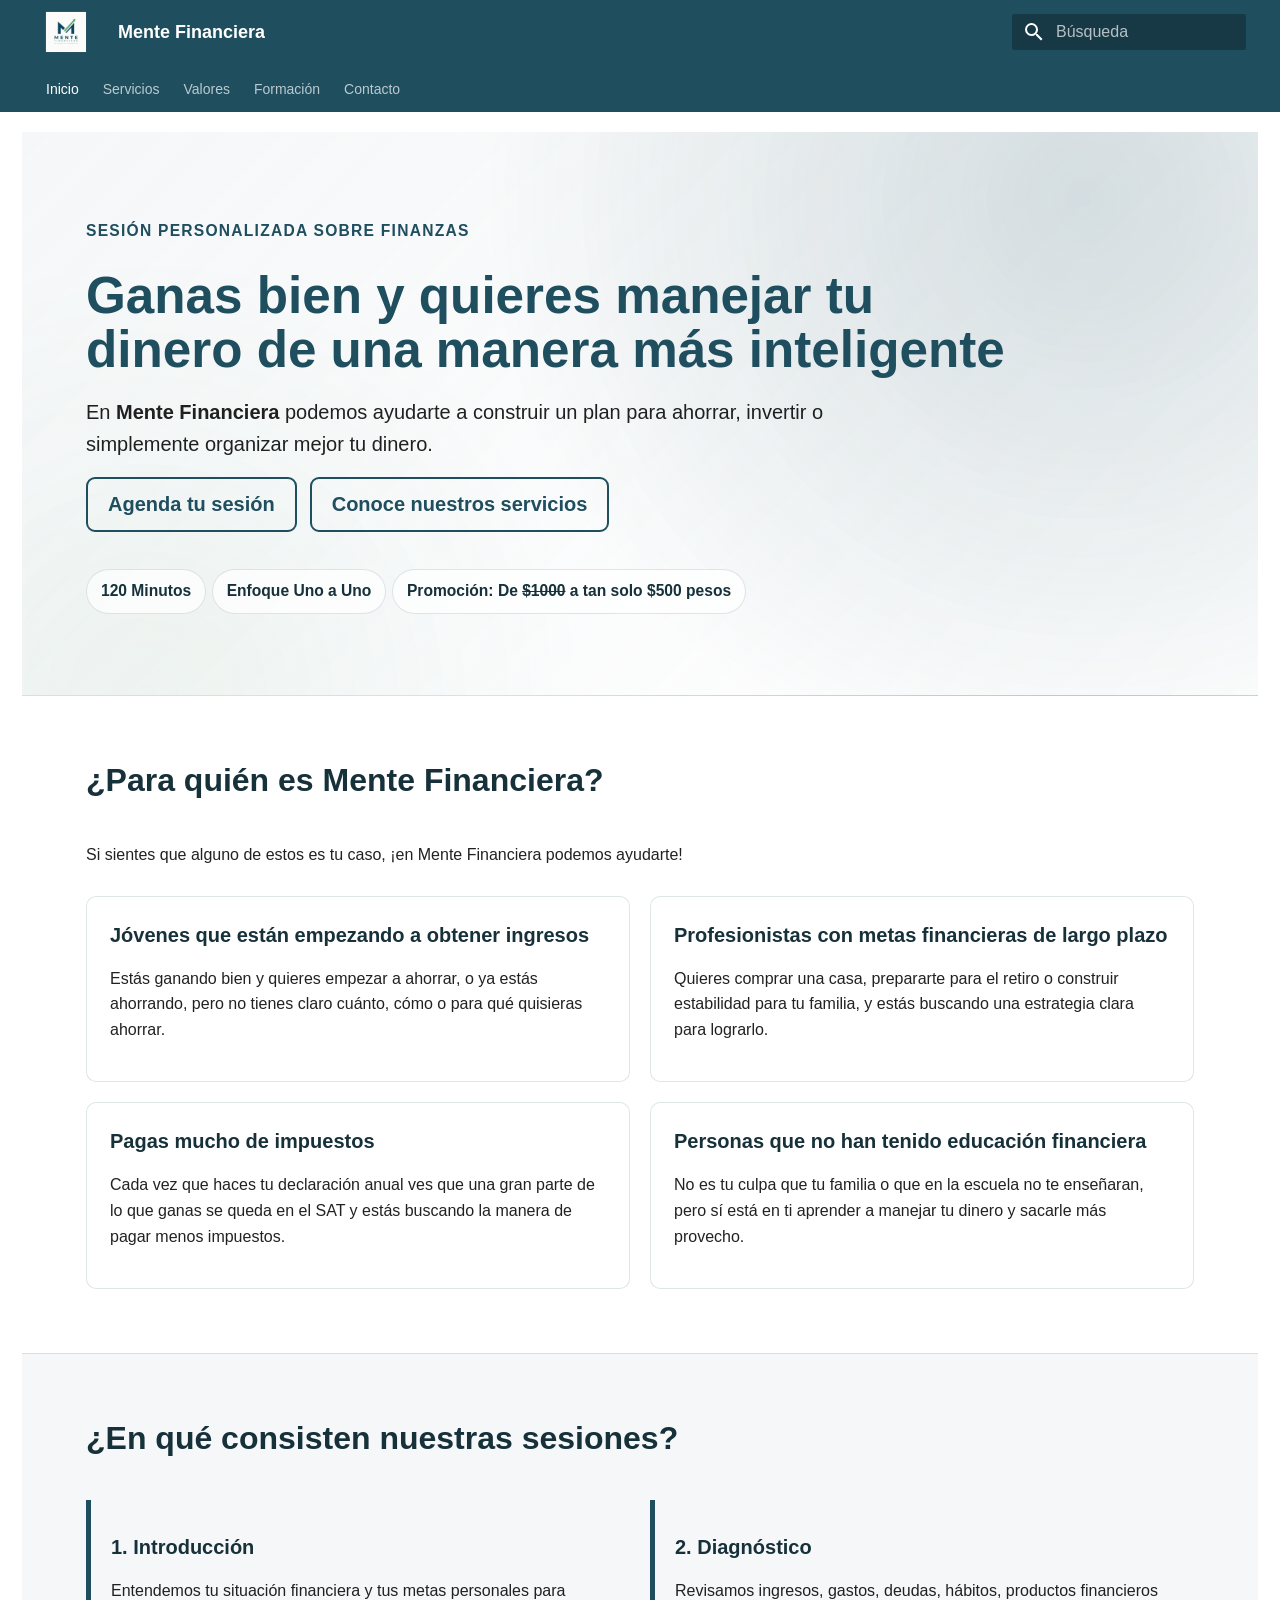
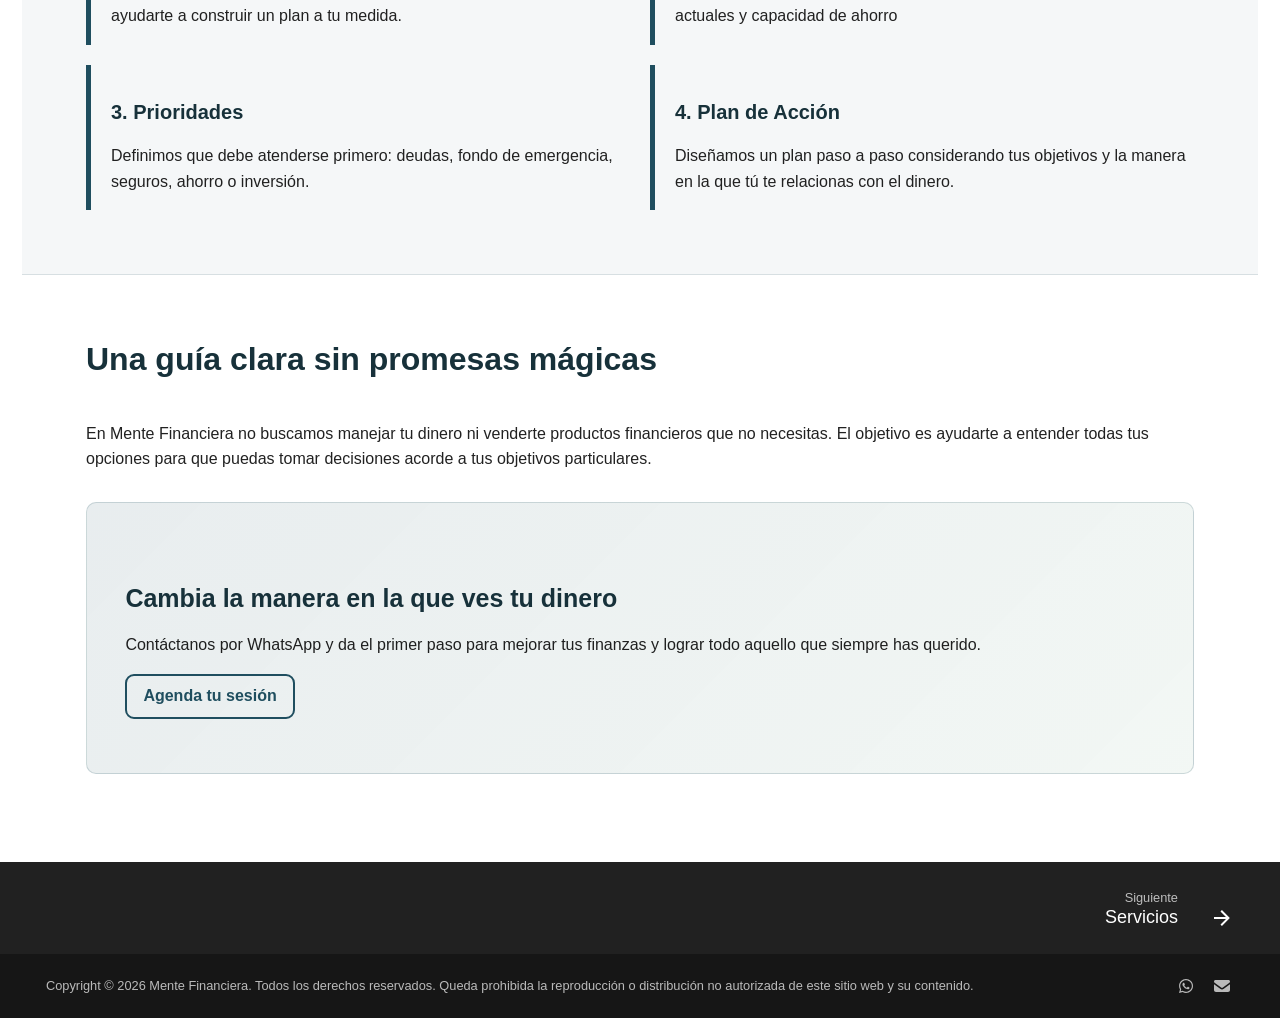
==== commit 469465e1: "Pagina de Prueba actualizada desde 11d998d" ====
--- a/index.html
+++ b/index.html
@@ -512,23 +512,23 @@
 </section>
 <section class="mf-section">
 <h1 id="para-quien-es-mente-financiera">¿Para quién es Mente Financiera?</h1>
-<p>Si sientes que alguno de estos es tu caso, en Mente Financiera podemos ayudarte!</p>
+<p>Si sientes que alguno de estos es tu caso, ¡en Mente Financiera podemos ayudarte!</p>
 <div class="mf-grid mf-grid--four">
 <article class="mf-card">
-<h3 id="jovenes-que-estan-empezando-a-generar-ingresos"><strong>Jóvenes que están empezando a generar ingresos</strong></h3>
+<h3 id="jovenes-que-estan-empezando-a-obtener-ingresos"><strong>Jóvenes que están empezando a obtener ingresos</strong></h3>
 <p>Estás ganando bien y quieres empezar a ahorrar, o ya estás ahorrando, pero no tienes claro cuánto, cómo o para qué quisieras ahorrar.</p>
 </article>
 <article class="mf-card">
 <h3 id="profesionistas-con-metas-financieras-de-largo-plazo"><strong>Profesionistas con metas financieras de largo plazo</strong></h3>
-<p>Quieres comprar una casa, prepararte para el retiro o construir estabilidad para tu familia, pero necesitas una estrategia clara para avanzar.</p>
+<p>Quieres comprar una casa, prepararte para el retiro o construir estabilidad para tu familia, y estás buscando una estrategia clara para lograrlo.</p>
 </article>
 <article class="mf-card">
-<h3 id="personas-que-no-tuvieron-educacion-financiera-en-casa"><strong>Personas que no tuvieron educación financiera en casa</strong></h3>
-<p>Esta es la situación que muchos Mexicanos están viviendo. No es tu culpa, pero sí es tu responsabilidad aprender a manejar tu dinero para sacarle más provecho.</p>
+<h3 id="pagas-mucho-de-impuestos"><strong>Pagas mucho de impuestos</strong></h3>
+<p>Cada vez que haces tu declaración anual ves que una gran parte de lo que ganas se queda en el SAT y estás buscando la manera de pagar menos impuestos.</p>
 </article>
 <article class="mf-card">
-<h3 id="tu-dinero-se-va-en-impuestos"><strong>Tu dinero se va en impuestos</strong></h3>
-<p>Cada año que haces tu declaración de impuestos ves que una gran parte de tu salario se va en impuestos y estas buscando la manera de reducir tu carga fiscal.</p>
+<h3 id="personas-que-no-han-tenido-educacion-financiera"><strong>Personas que no han tenido educación financiera</strong></h3>
+<p>No es tu culpa que tu familia o que en la escuela no te enseñaran, pero sí está en ti aprender a manejar tu dinero y sacarle más provecho.</p>
 </article>
 </div>
 </section>
@@ -537,7 +537,7 @@
 <div class="mf-steps">
 <div>
 <h3 id="1-introduccion"><strong>1. Introducción</strong></h3>
-<p>Entendemos tu situación financiera y tus metas personales para ayudarte a construir un plan financiero a tu medida.</p>
+<p>Entendemos tu situación financiera y tus metas personales para ayudarte a construir un plan a tu medida.</p>
 </div>
 <div>
 <h3 id="2-diagnostico"><strong>2. Diagnóstico</strong></h3>
@@ -545,17 +545,17 @@
 </div>
 <div>
 <h3 id="3-prioridades"><strong>3. Prioridades</strong></h3>
-<p>Definimos que debe atenderse primero: deudas caras, fondo de emergencia, seguros, ahorro o inversión.</p>
+<p>Definimos que debe atenderse primero: deudas, fondo de emergencia, seguros, ahorro o inversión.</p>
 </div>
 <div>
 <h3 id="4-plan-de-accion"><strong>4. Plan de Acción</strong></h3>
-<p>Creamos un plan paso a paso considerando tus objetivos y la manera en que tú te relacionas con el dinero.</p>
+<p>Diseñamos un plan paso a paso considerando tus objetivos y la manera en la que tú te relacionas con el dinero.</p>
 </div>
 </div>
 </section>
 <section class="mf-section">
 <h1 id="una-guia-clara-sin-promesas-magicas">Una guía clara sin promesas mágicas</h1>
-<p>En Mente Financiera no buscamos manejar tu dinero ni venderte productos financieros. El objetivo es ayudarte a entender mejor todas tus opciones para que puedas tomar decisiones con una mayor tranquilidad.</p>
+<p>En Mente Financiera no buscamos manejar tu dinero ni venderte productos financieros que no necesitas. El objetivo es ayudarte a entender todas tus opciones para que puedas tomar decisiones acorde a tus objetivos particulares.</p>
 <div class="mf-callout">
 <h2 id="cambia-la-manera-en-la-que-ves-tu-dinero"><strong>Cambia la manera en la que ves tu dinero</strong></h2>
 <p>Contáctanos por WhatsApp y da el primer paso para mejorar tus finanzas y lograr todo aquello que siempre has querido.</p>
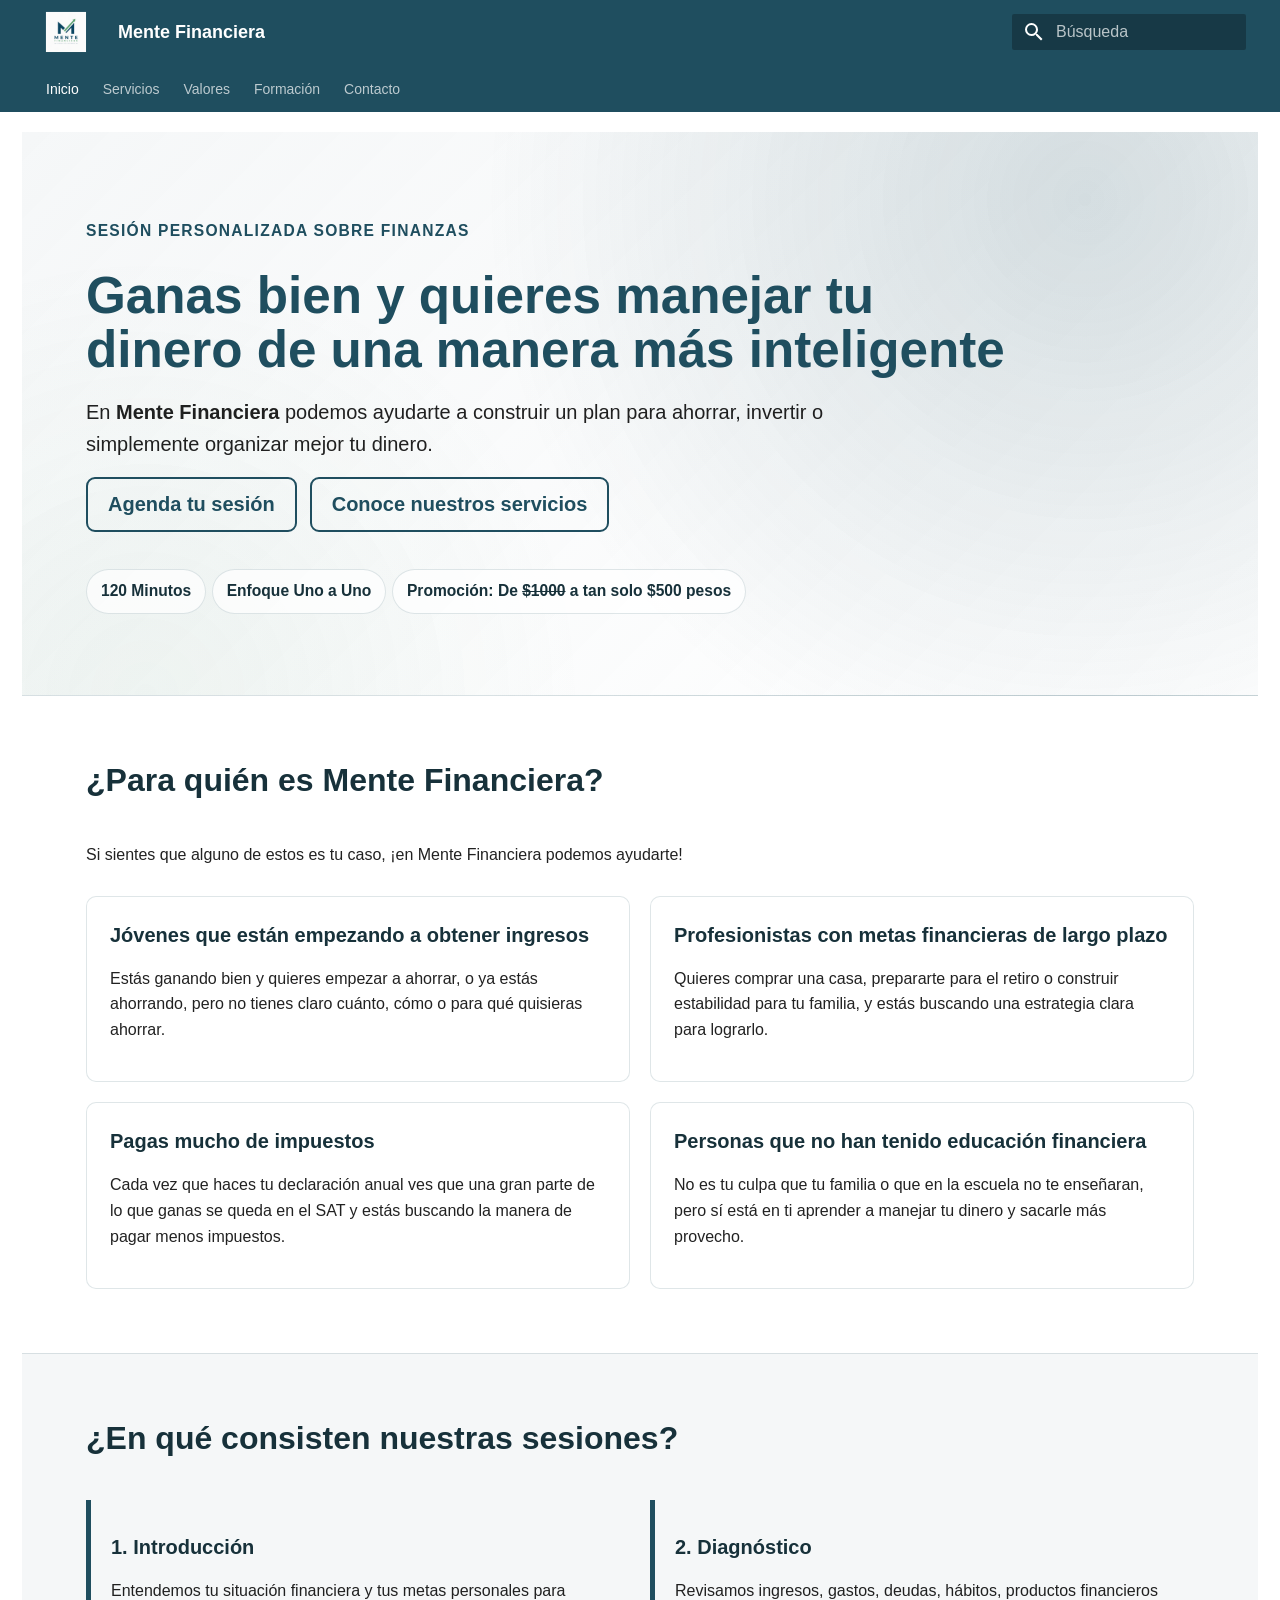
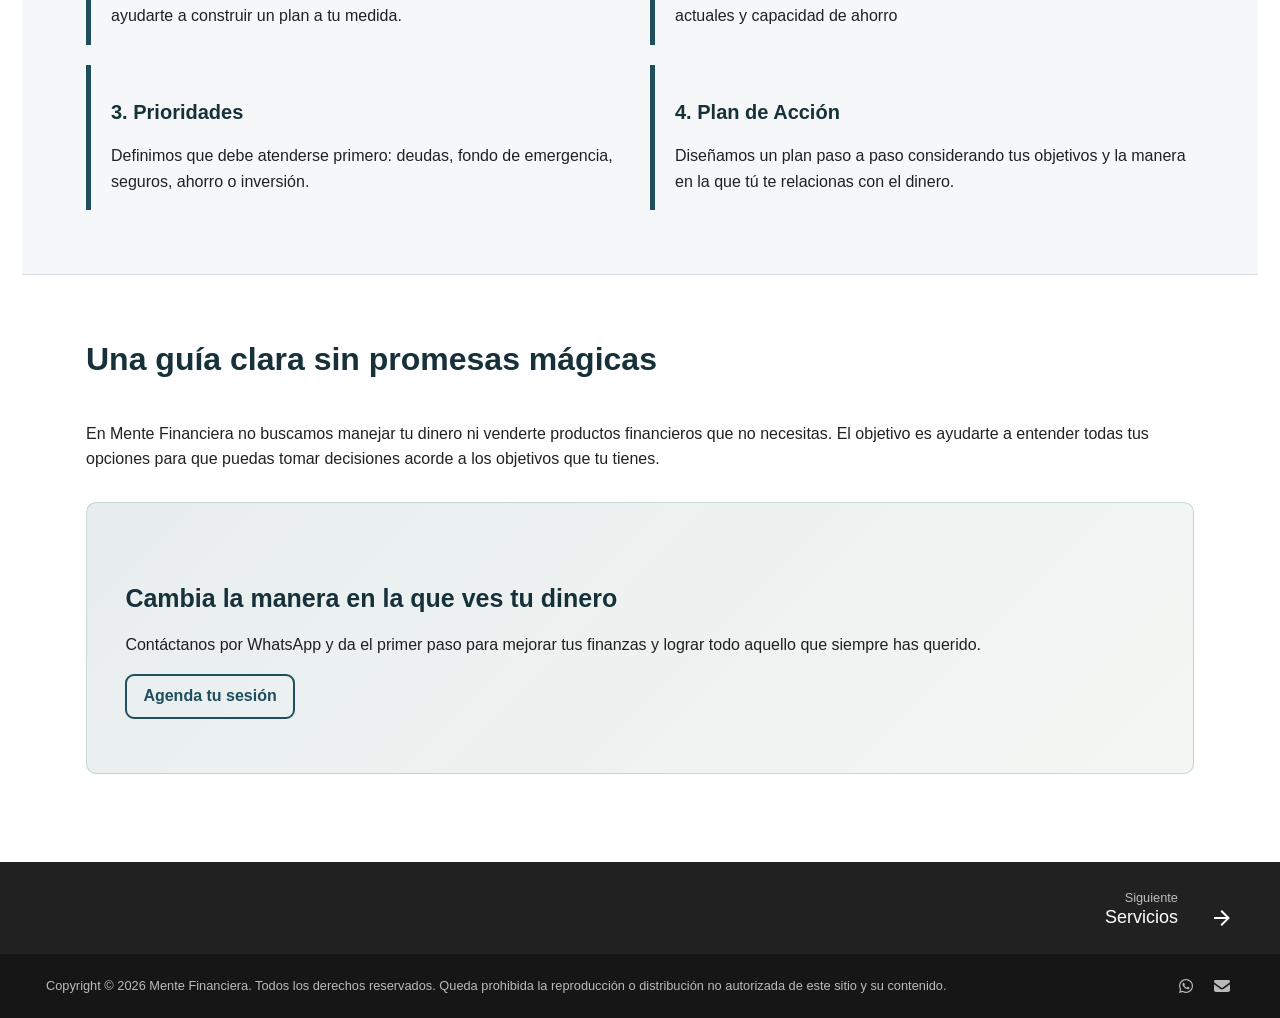
==== commit 2fc9143c: "Pagina de Prueba actualizada desde 895f4b4" ====
--- a/index.html
+++ b/index.html
@@ -555,7 +555,7 @@
 </section>
 <section class="mf-section">
 <h1 id="una-guia-clara-sin-promesas-magicas">Una guía clara sin promesas mágicas</h1>
-<p>En Mente Financiera no buscamos manejar tu dinero ni venderte productos financieros que no necesitas. El objetivo es ayudarte a entender todas tus opciones para que puedas tomar decisiones acorde a tus objetivos particulares.</p>
+<p>En Mente Financiera no buscamos manejar tu dinero ni venderte productos financieros que no necesitas. El objetivo es ayudarte a entender todas tus opciones para que puedas tomar decisiones acorde a los objetivos que tu tienes.</p>
 <div class="mf-callout">
 <h2 id="cambia-la-manera-en-la-que-ves-tu-dinero"><strong>Cambia la manera en la que ves tu dinero</strong></h2>
 <p>Contáctanos por WhatsApp y da el primer paso para mejorar tus finanzas y lograr todo aquello que siempre has querido.</p>
@@ -628,7 +628,7 @@
       <div class="md-copyright">
   
     <div class="md-copyright__highlight">
-      Copyright &copy; 2026 Mente Financiera. Todos los derechos reservados. Queda prohibida la reproducción o distribución no autorizada de este sitio web y su contenido.
+      Copyright &copy; 2026 Mente Financiera. Todos los derechos reservados. Queda prohibida la reproducción o distribución no autorizada de este sitio y su contenido.
     </div>
   
   
